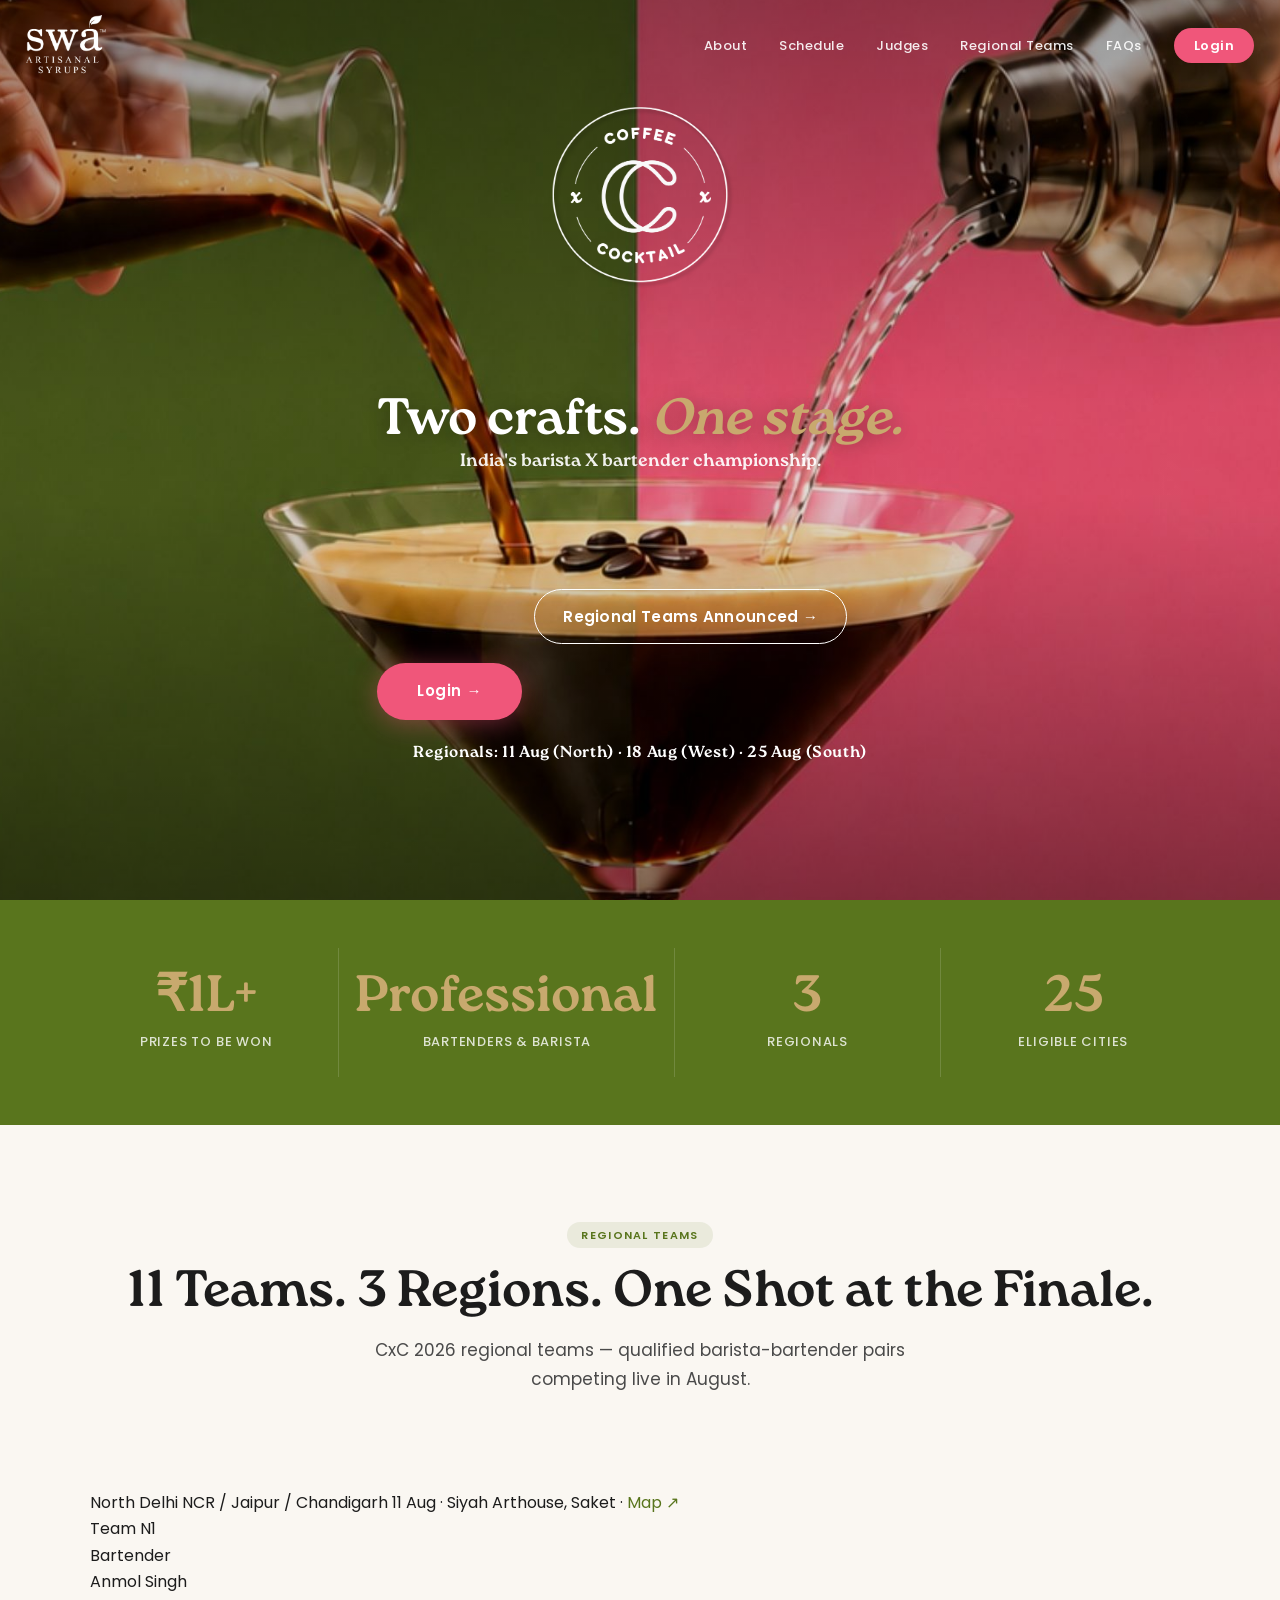
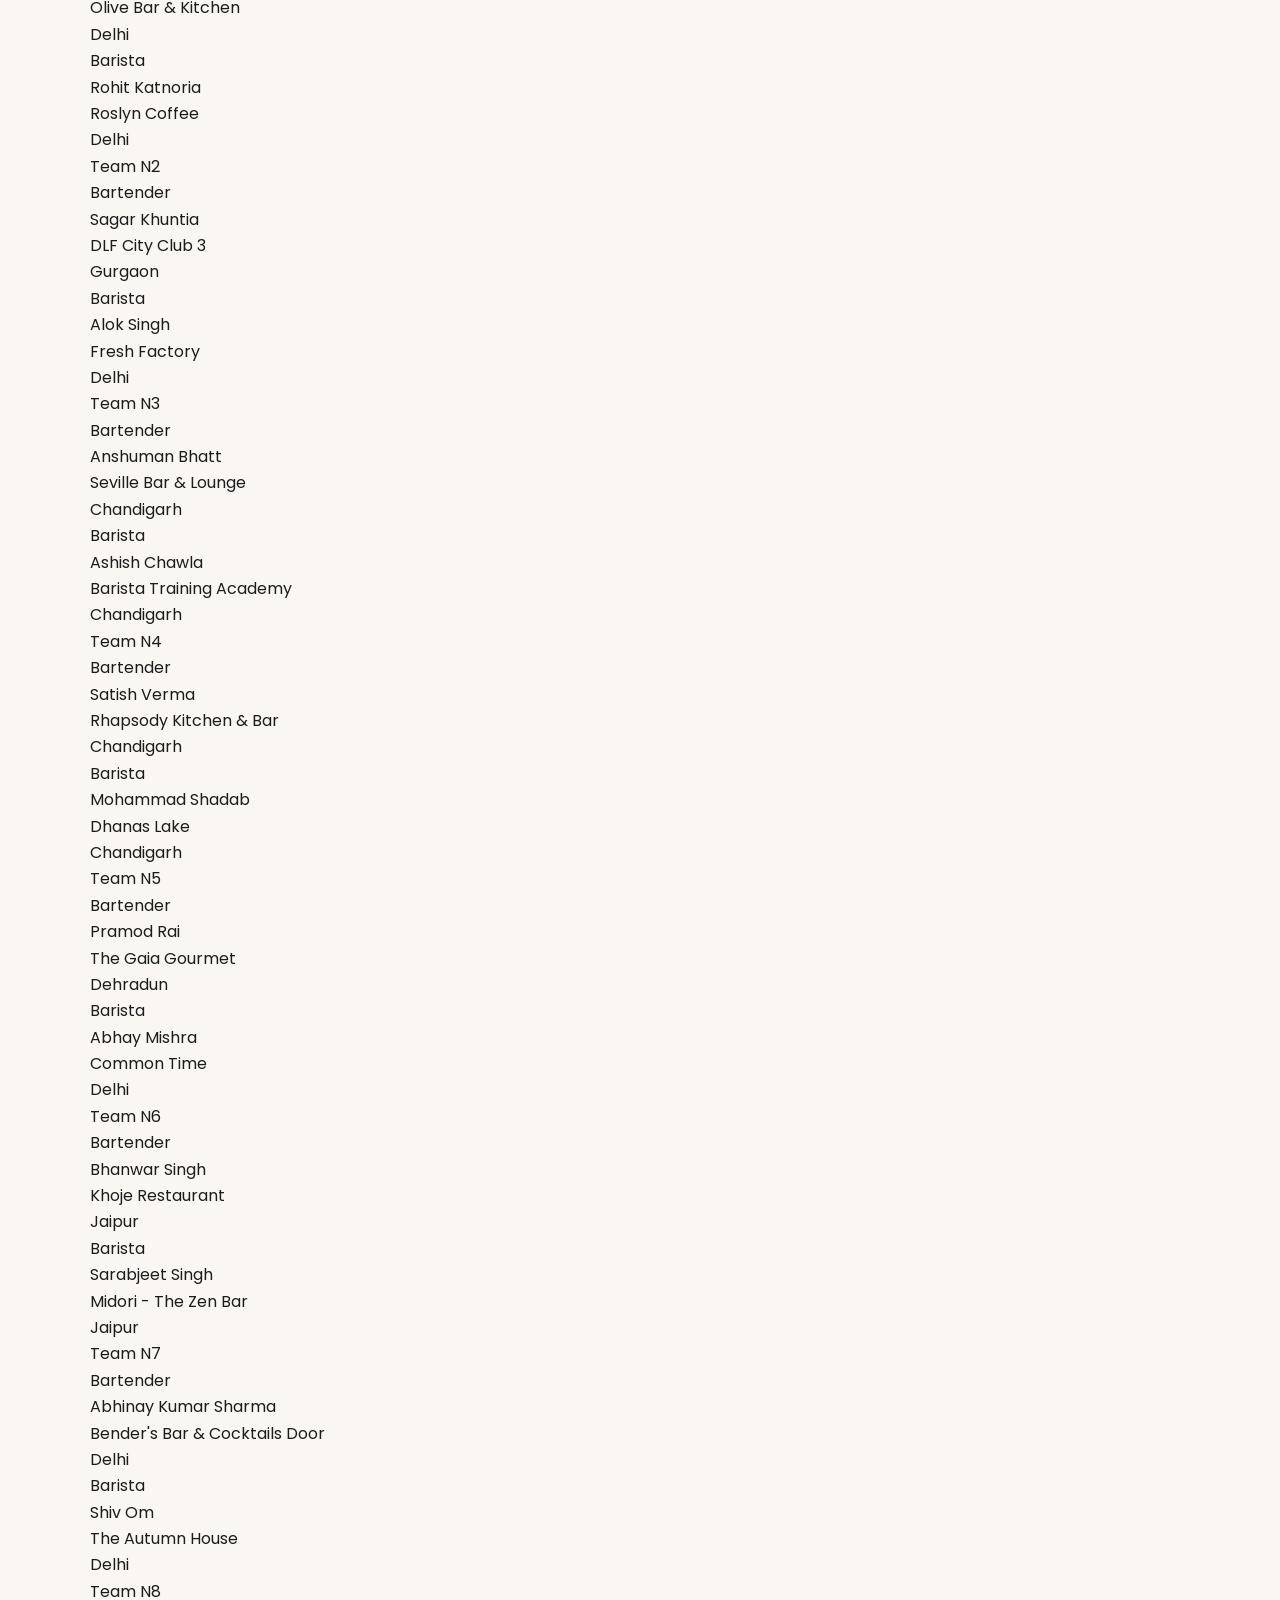
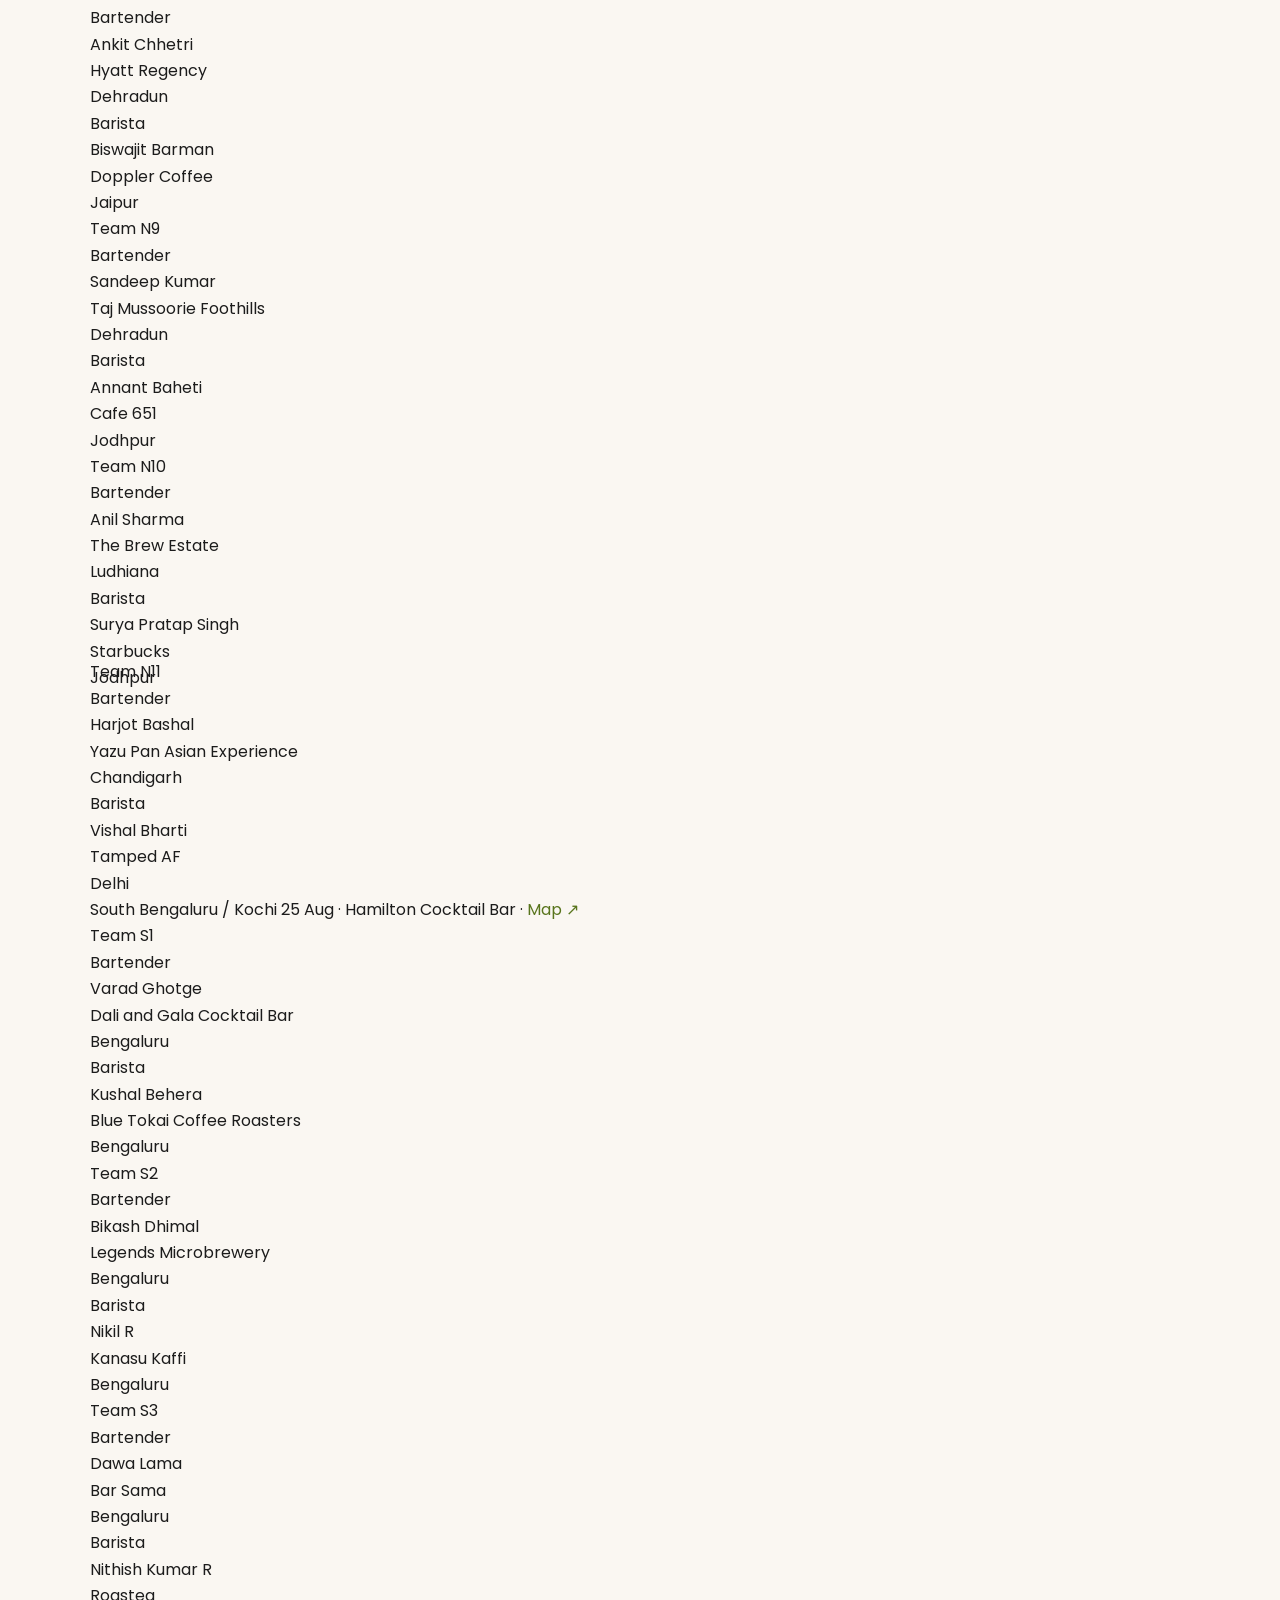
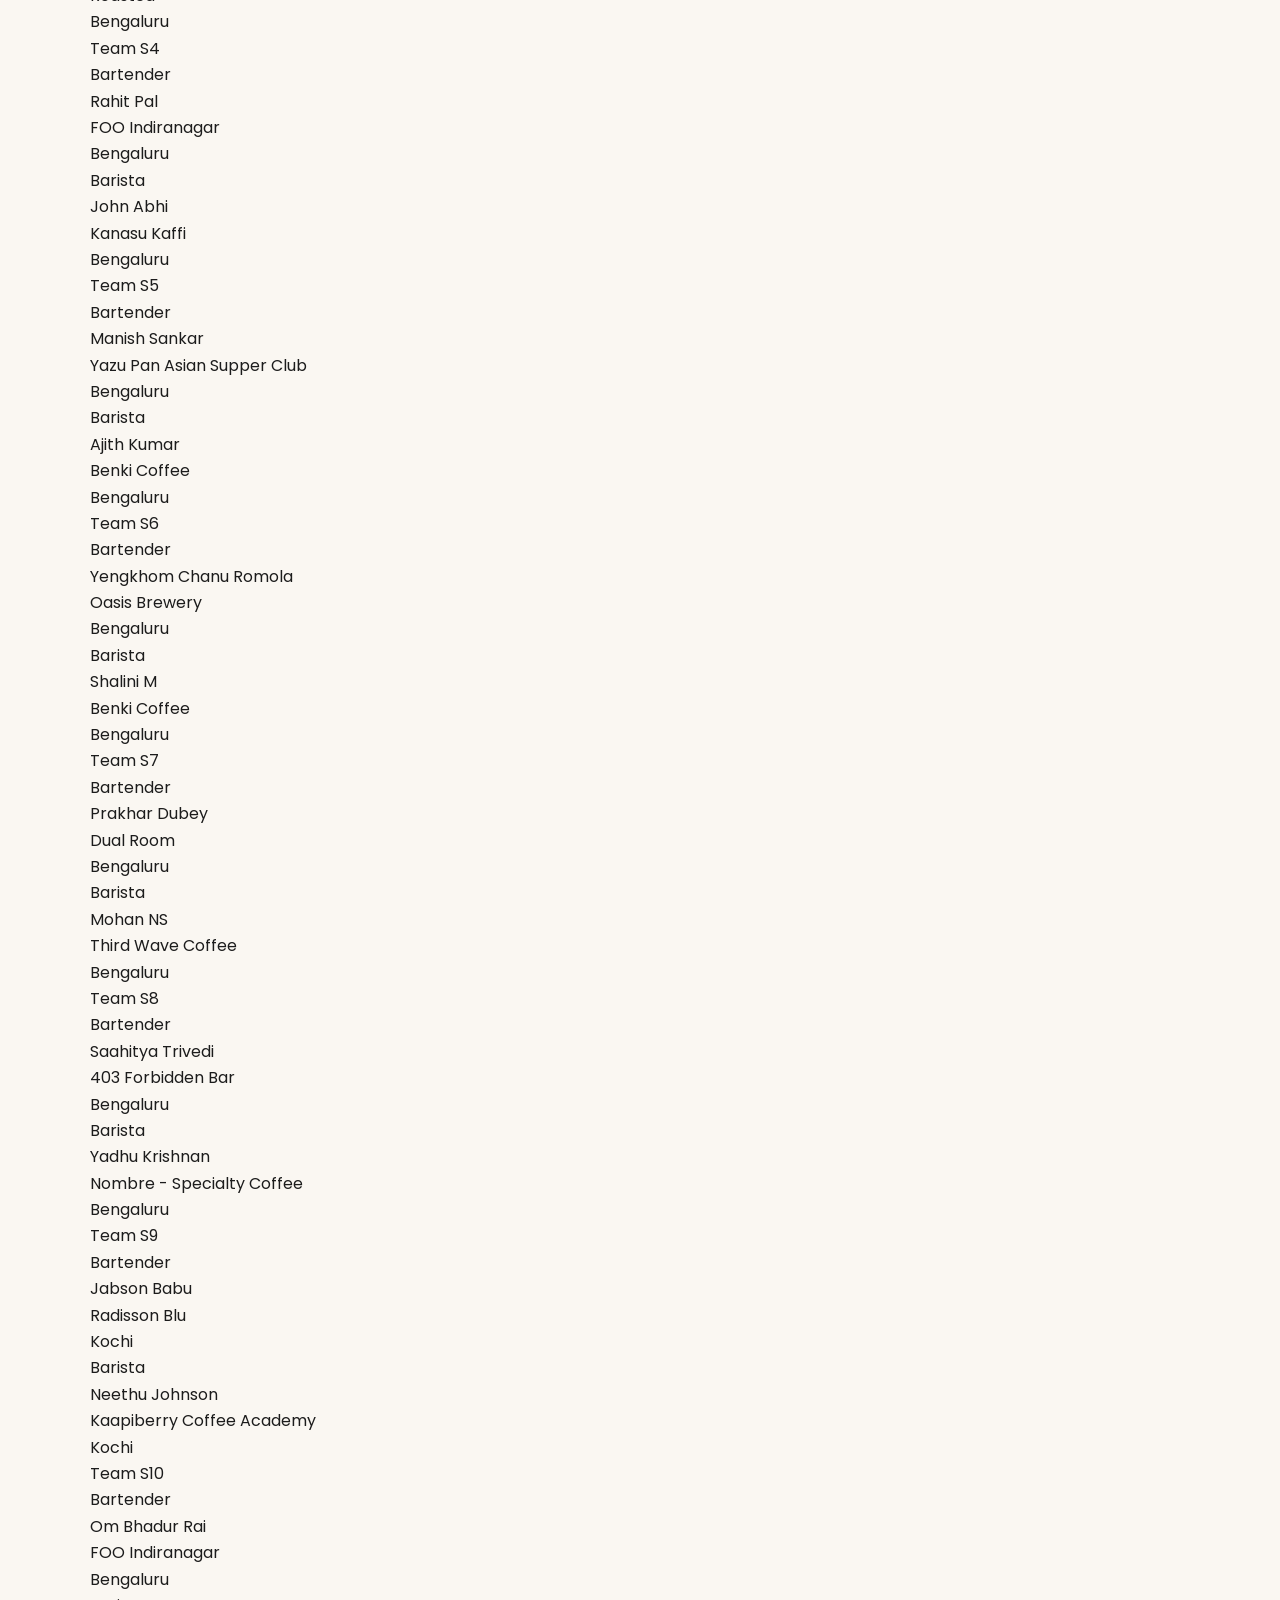
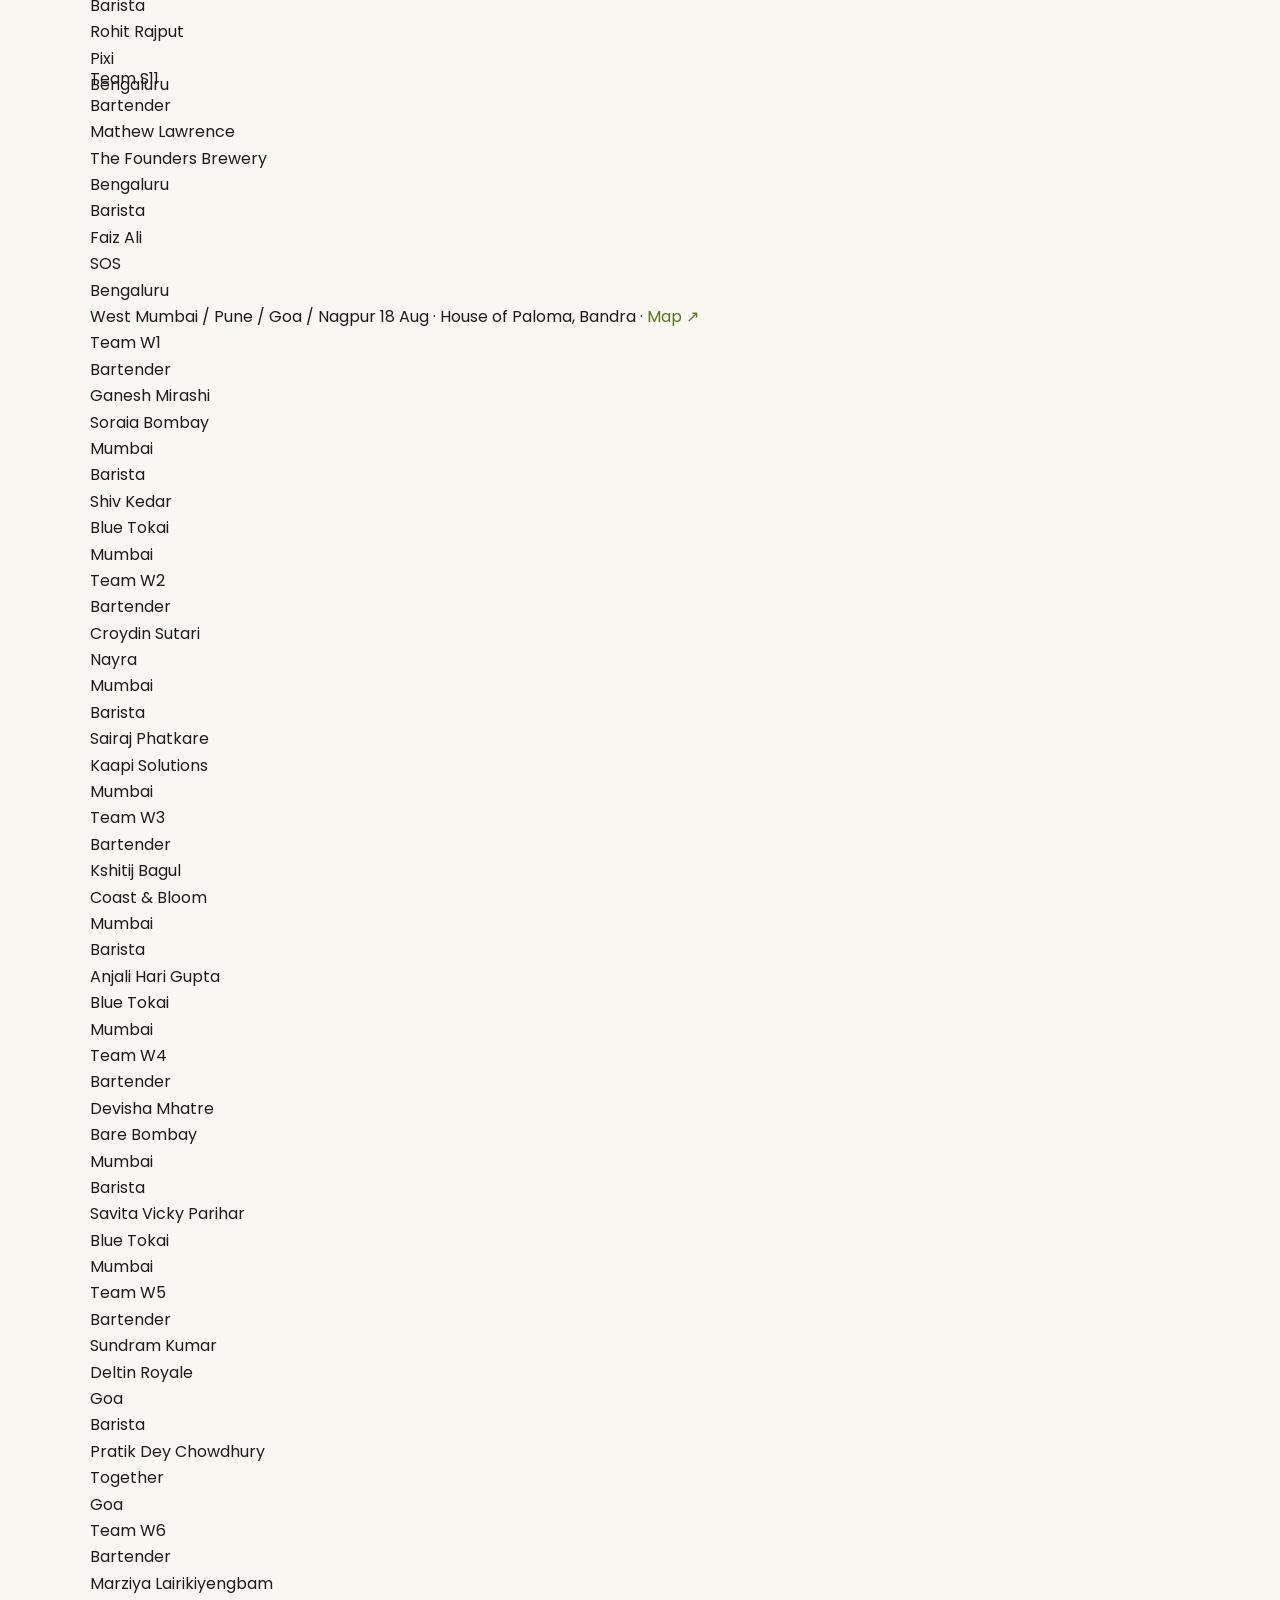
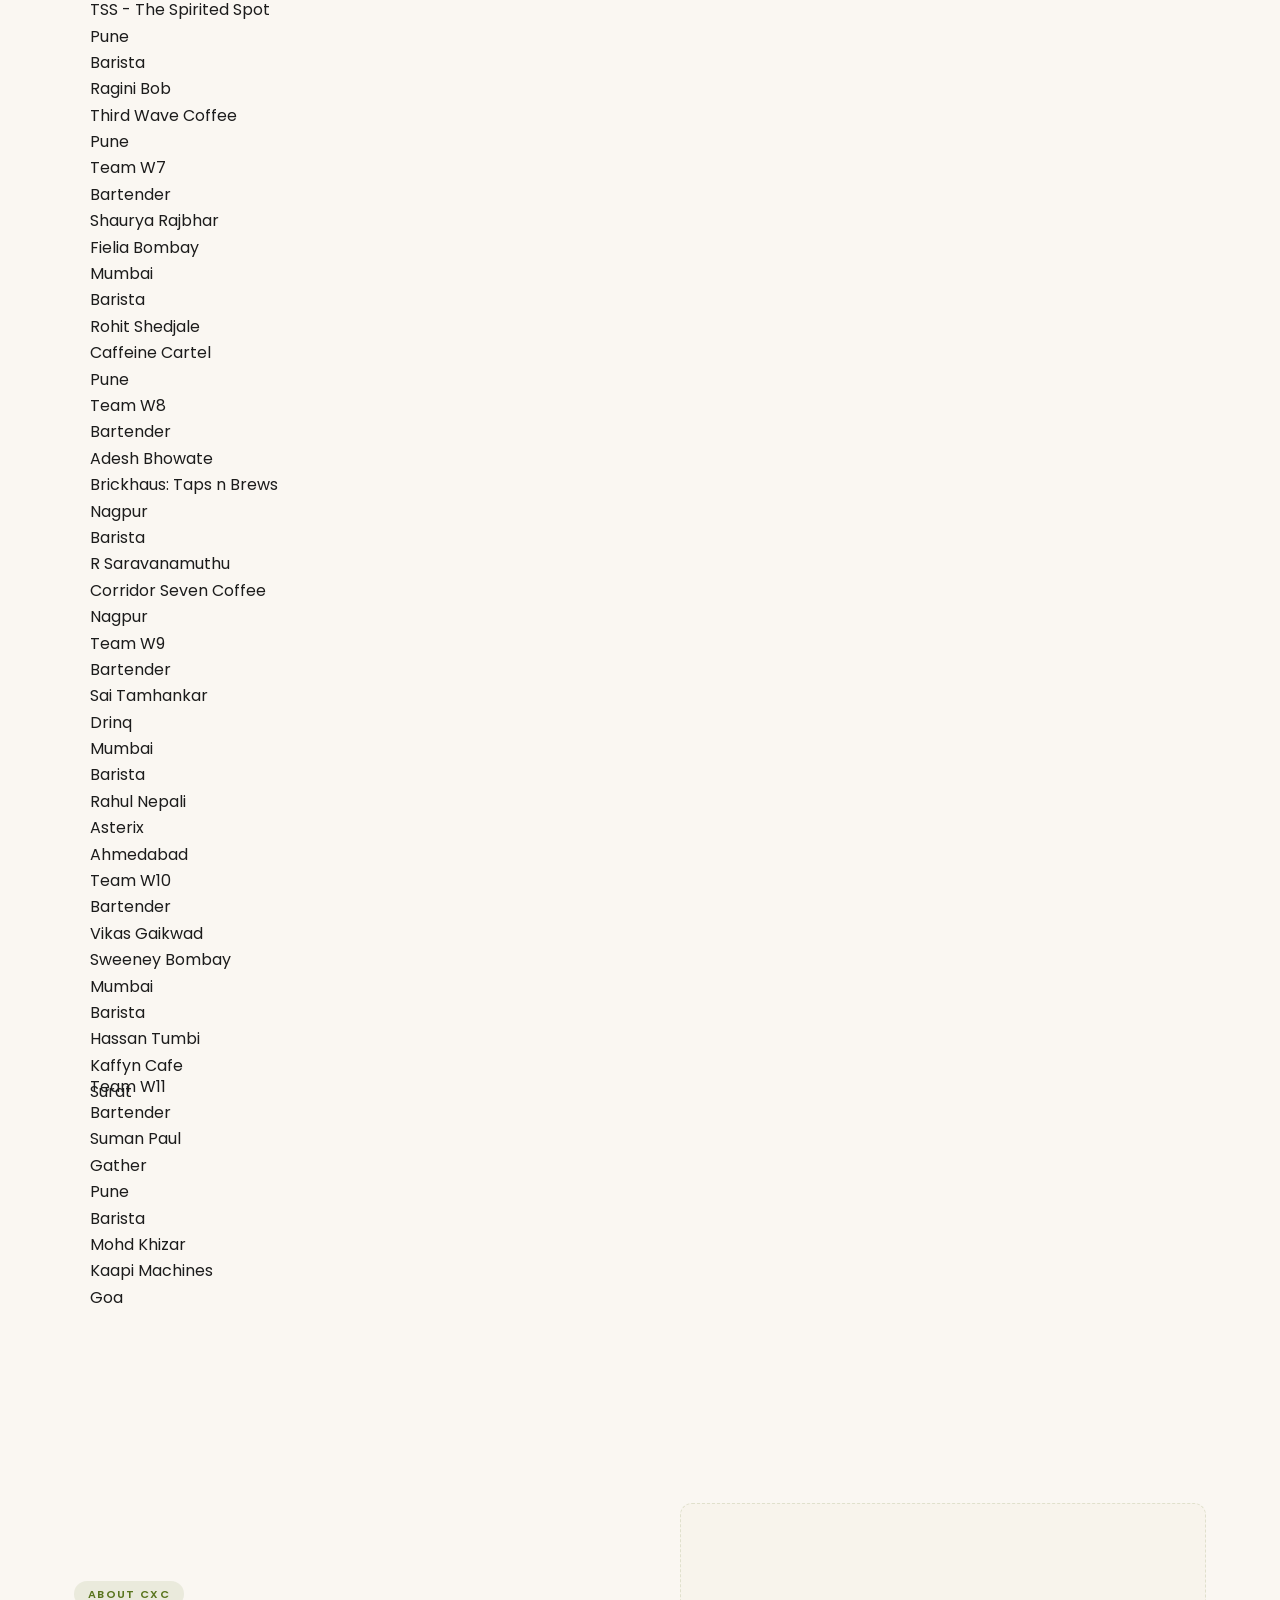
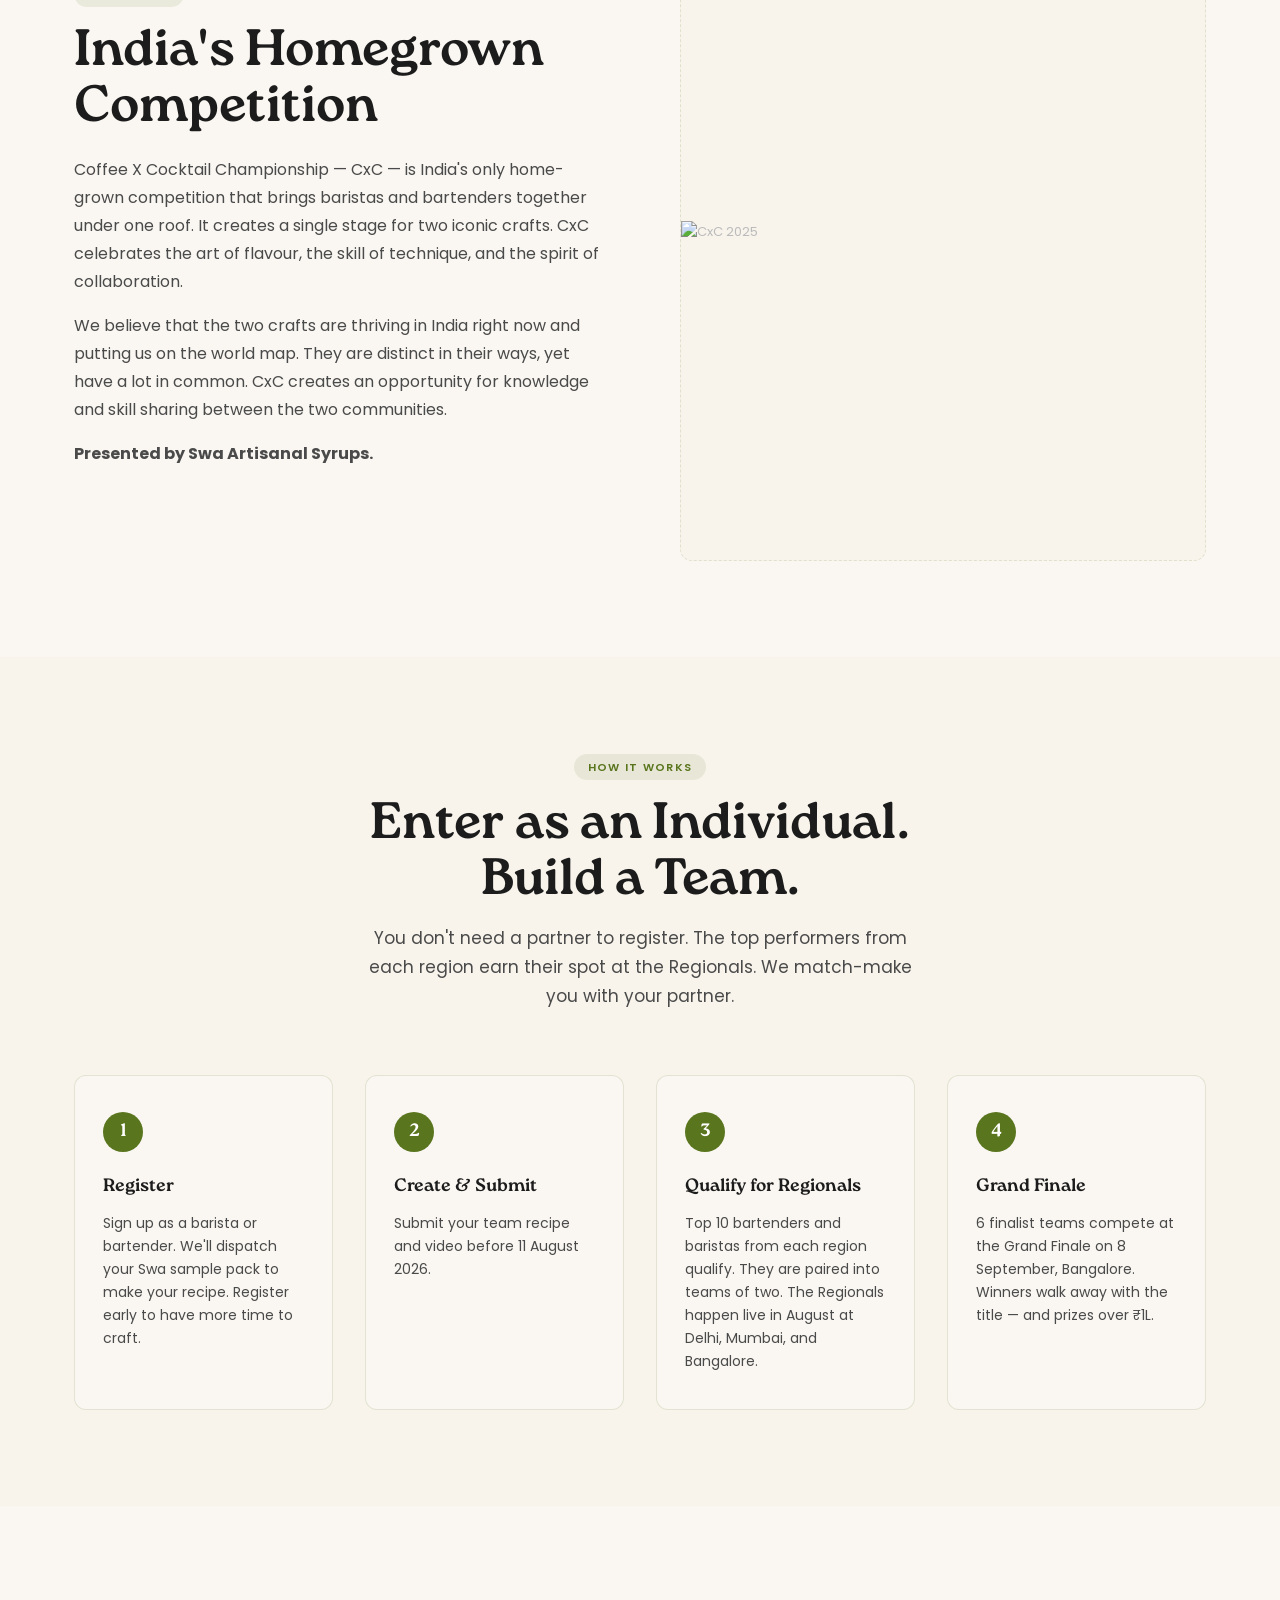
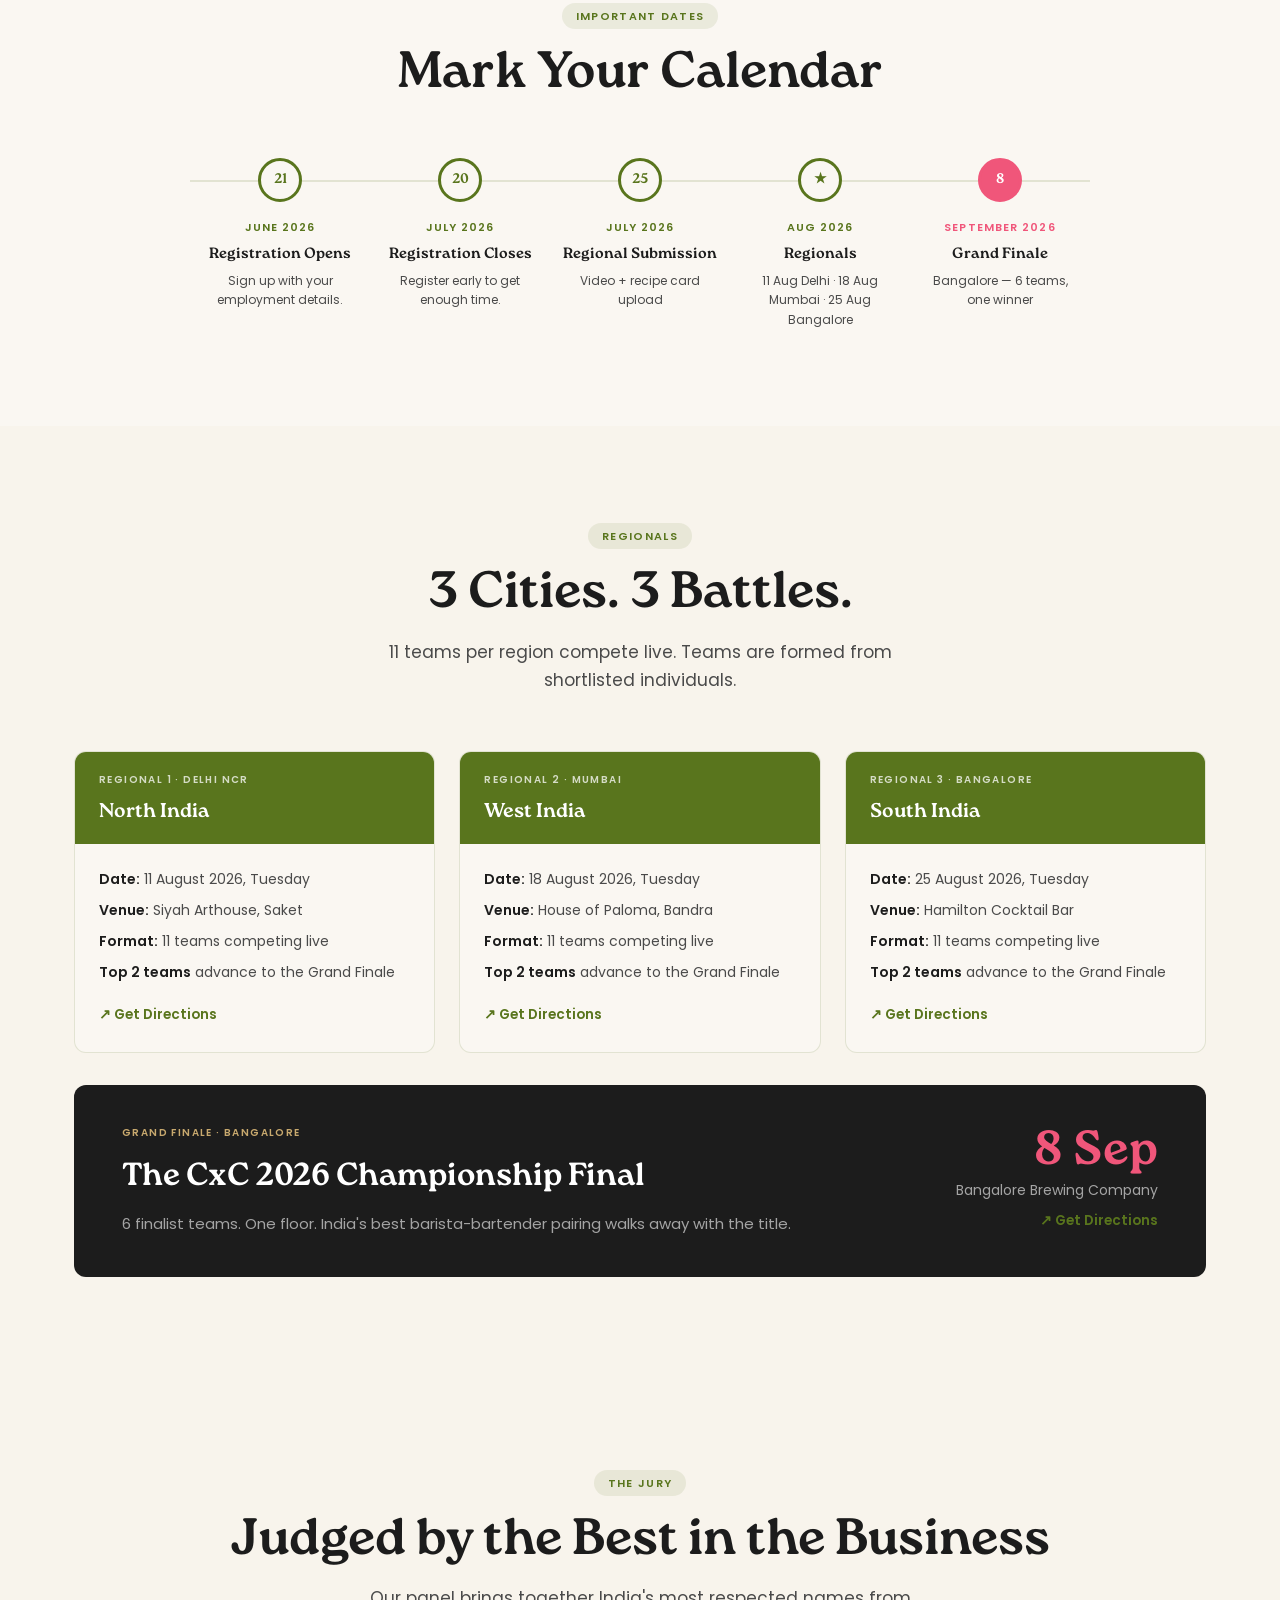
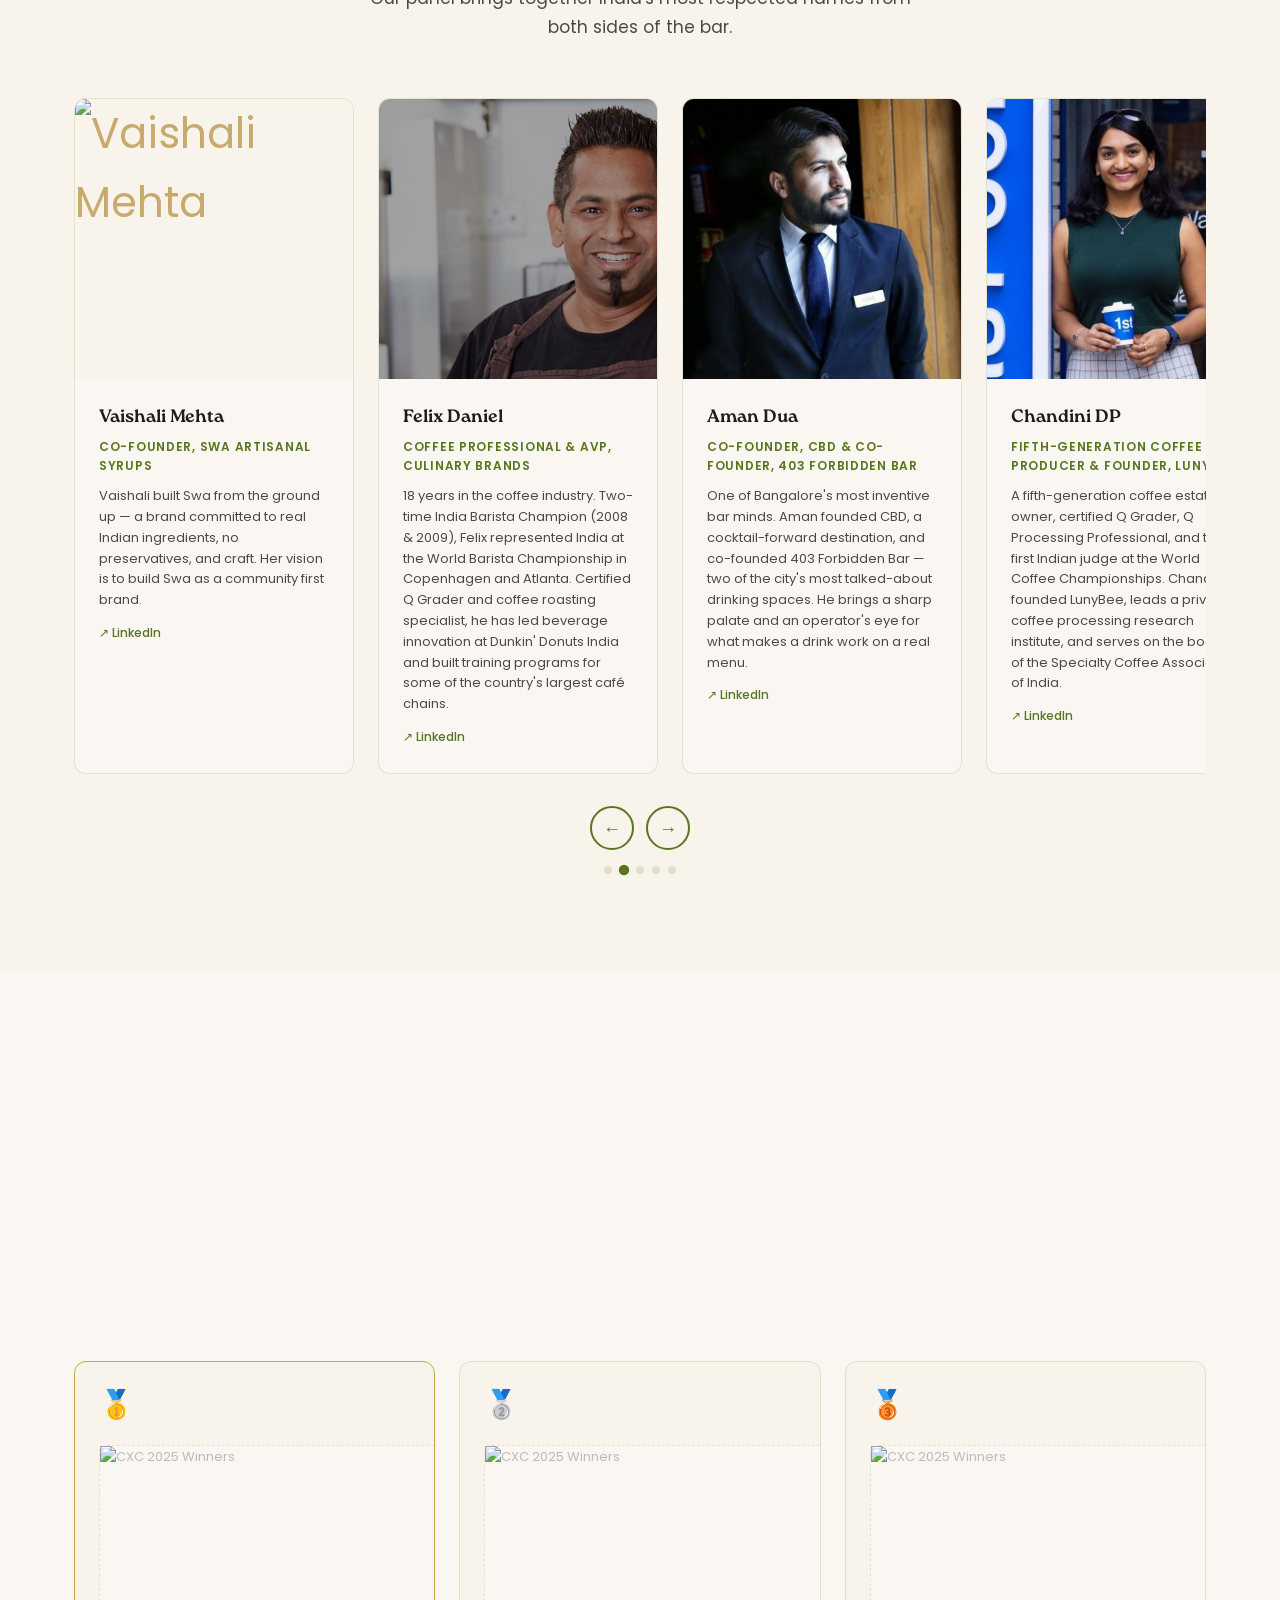
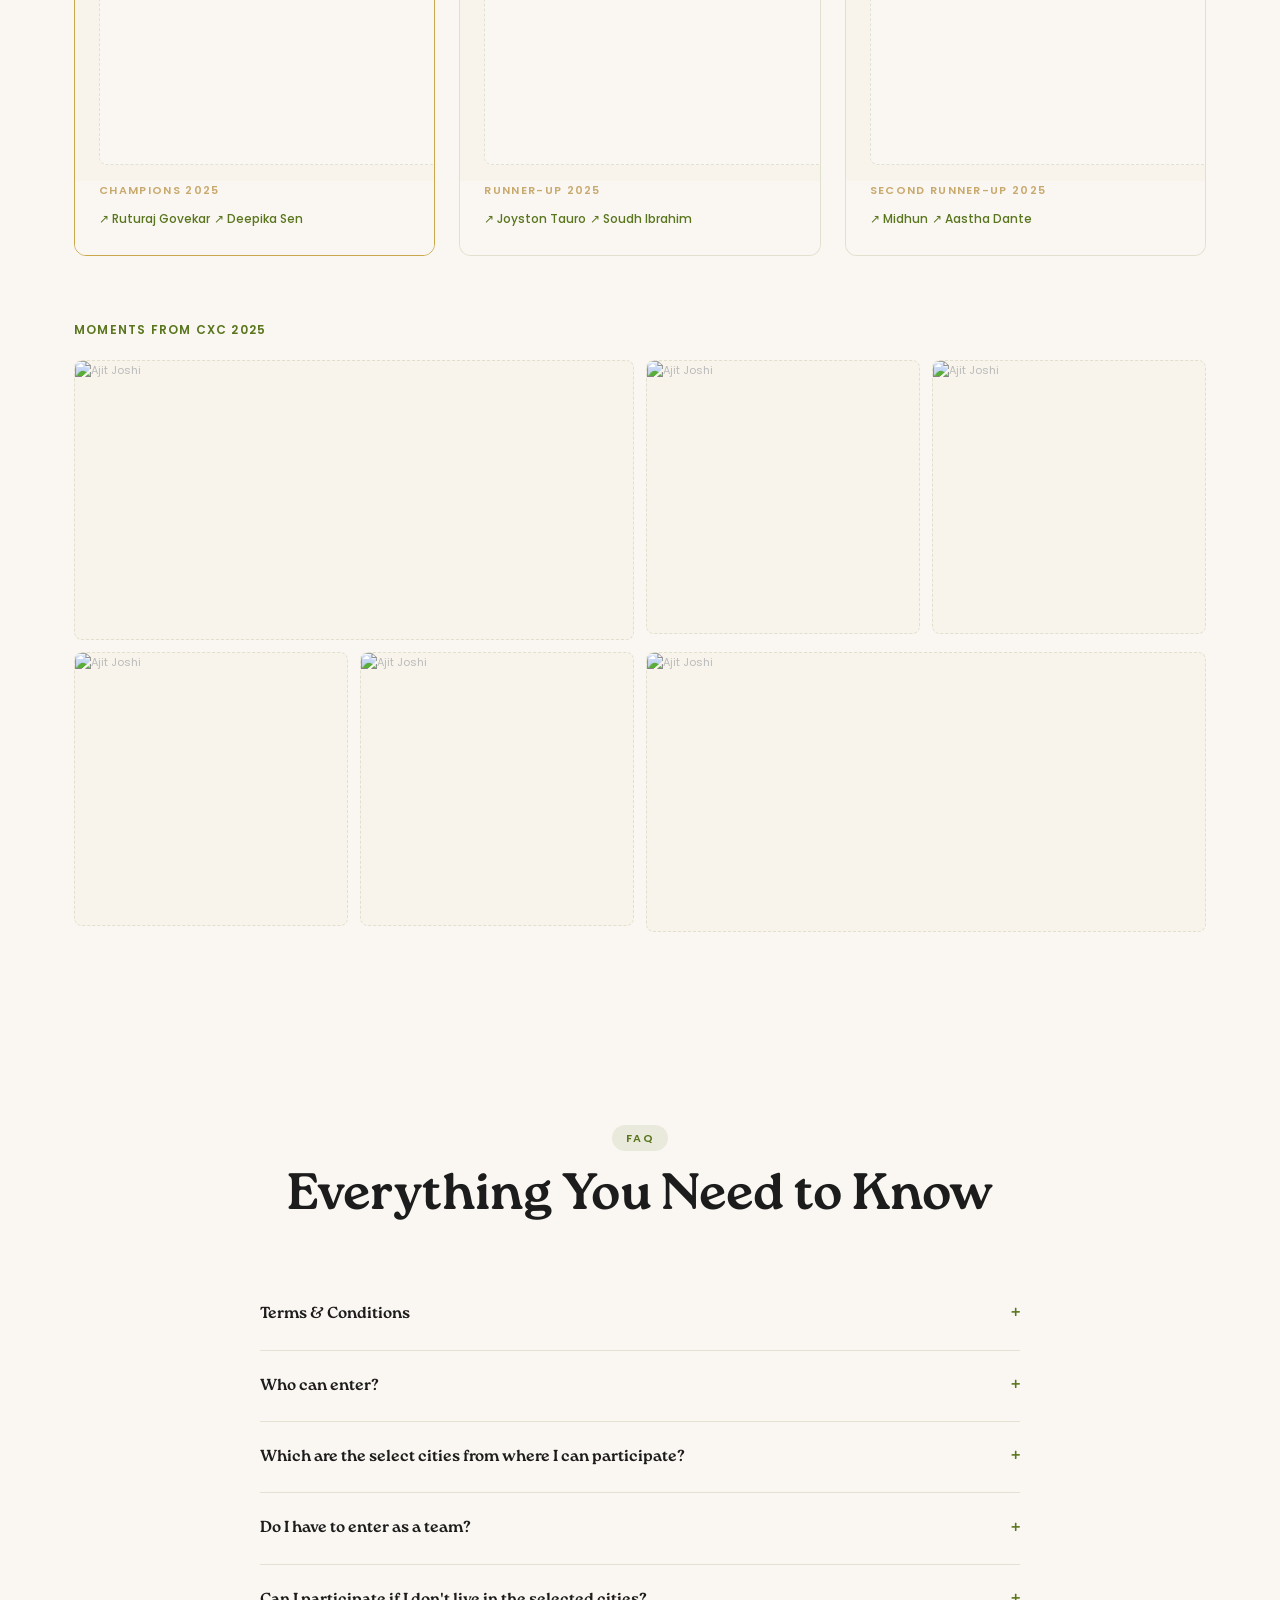
==== index.html @ db2d5800 "Update index.html" ====
<!DOCTYPE html>
<html lang="en">
<head>
  <meta charset="UTF-8" />
  <meta name="viewport" content="width=device-width, initial-scale=1.0" />
  <title>CxC 2026 — CoffeeXCocktail Championship | Presented by Swa</title>
  <meta name="description" content="India's only barista-meets-bartender championship. Enter as an individual. Win your region. Compete at the Finale. " />
  <meta property="og:title" content="CxC 2026 — CoffeeXCocktail Championship" />
  <meta property="og:description" content="Where India's best baristas meet its best bartenders. Compete for ₹1L+." />
  <meta property="og:image" content="assets/images/CXC_2026.jpg" />
  <!-- Canonical -->
<link rel="canonical" href="https://cxc.drinkswa.com/" />
<!-- OG Type + URL -->
<meta property="og:type" content="website" />
<meta property="og:url" content="https://cxc.drinkswa.com/" />

<!-- Twitter Card -->
<meta name="twitter:card" content="summary_large_image" />
<meta name="twitter:title" content="CxC 2026 — CoffeeXCocktail Championship" />
<meta name="twitter:description" content="Where India's best baristas meet its best bartenders. Compete for ₹1L+." />
<meta name="twitter:image" content="https://cxc.drinkswa.com/assets/images/twitter.svg" />

<!-- Favicon -->
<link rel="icon" href="https://cxc.drinkswa.com/assets/images/CXC_favicon.svg" type="image/png" />

  <link rel="stylesheet" href="css/styles.css" />
  <!-- Preload hero image -->
  <link rel="preload" as="image" href="assets/images/CXC_2026.jpg" />
<!-- Google tag (gtag.js) -->
<script async src="https://www.googletagmanager.com/gtag/js?id=G-CLV78FGMMF"></script>
<script>
  window.dataLayer = window.dataLayer || [];
  function gtag(){dataLayer.push(arguments);}
  gtag('js', new Date());

  gtag('config', 'G-CLV78FGMMF');
</script>

<!-- Event JSON-LD -->
<script type="application/ld+json">
{
  "@context": "https://schema.org",
  "@type": "Event",
  "name": "CxC 2026 — CoffeeXCocktail Championship",
  "startDate": "2026-09-08",
  "endDate": "2026-09-08",
  "eventStatus": "https://schema.org/EventScheduled",
  "eventAttendanceMode": "https://schema.org/OfflineEventAttendanceMode",
  "location": {
    "@type": "Place",
    "name": "Bangalore, India"
  },
  "organizer": {
    "@type": "Organization",
    "name": "Swa Artisanal Syrups",
    "url": "https://drinkswa.com"
  },
  "description": "India's only barista-meets-bartender championship. ",
  "offers": {
    "@type": "Offer",
    "price": "0",
    "priceCurrency": "INR",
    "availability": "https://schema.org/InStock",
    "validFrom": "2026-06-21"
  }
}
</script>

<script>
  window.dataLayer = window.dataLayer || [];
  function gtag(){dataLayer.push(arguments);}
  gtag('js', new Date());
  gtag('config', 'G-CLV78FGMMF');
</script>
 
<!-- Meta Pixel Code -->
<script>
!function(f,b,e,v,n,t,s)
{if(f.fbq)return;n=f.fbq=function(){n.callMethod?
n.callMethod.apply(n,arguments):n.queue.push(arguments)};
if(!f._fbq)f._fbq=n;n.push=n;n.loaded=!0;n.version='2.0';
n.queue=[];t=b.createElement(e);t.async=!0;
t.src=v;s=b.getElementsByTagName(e)[0];
s.parentNode.insertBefore(t,s)}(window, document,'script',
'https://connect.facebook.net/en_US/fbevents.js');
fbq('init', '1009752455128270');
fbq('track', 'PageView');
</script>
<noscript><img height="1" width="1" style="display:none"
src="https://www.facebook.com/tr?id=1009752455128270&ev=PageView&noscript=1"
/></noscript>
<!-- End Meta Pixel Code -->
<script src="https://maps.googleapis.com/maps/api/js?key=AIzaSyCQR3MPLlIwoxxgbgQ-oMusg4pt237Vtbg&libraries=places&callback=initPlaces" async defer></script>
</head>
<body>

<!-- ============================================================
     NAV
     ============================================================ -->
<nav id="nav">
  <div class="nav-inner">
    <!-- Swa logo — left -->
    <a class="nav-brand" href="https://drinkswa.com" target="_blank" aria-label="Swa Artisanal Syrups">
      <!-- Replace with Swa SVG/PNG when available. Placeholder text until then. -->
      <span style="font-family:var(--font-head);font-size:18px;font-weight:700;color:#fff;letter-spacing:0.06em;transition:color .35s" id="swa-wordmark"><img src="assets/images/swa-logo-white.png" alt="Swa Logo"/></span>
    </a>

    <!-- Nav links — right -->
    <ul class="nav-links" id="navLinks">
      <li><a href="#about">About</a></li>
      <li><a href="#schedule">Schedule</a></li>
      <li><a href="#judges">Judges</a></li>
      <li><a href="#teams">Regional Teams</a></li>
      <li><a href="#faq">FAQs</a></li>
      <li><a href="login.html" class="nav-cta">Login</a></li>
    </ul>
    <button class="nav-hamburger" aria-label="Menu">
      <span></span><span></span><span></span>
    </button>
  </div>
</nav>

<img src="assets/images/cxc-logo.png" alt="CxC Logo" class="cxc-logo-float" id="cxcLogoFloat" />

<!-- ============================================================
     HERO
     ============================================================ -->
<section id="hero">
  <div class="hero-bg"></div>
  <div class="hero-content">

    <!-- CxC logo in hero centre (animates up into nav on scroll) -->
    <!-- <div class="hero-logo" id="heroLogo">
      <img src="assets/images/cxc-logo.png" alt="CxC 2026" style="width:100%;" />
    </div> -->

    

    <h1 class="hero-title">
      Two crafts. <em>One stage.</em>
    </h1>

    <h4 class="hero-sub">
      India's barista X bartender championship.
    </h4>

    <!-- <div class="hero-badges">
      <span class="hero-badge free">✦ FREE to Enter</span>
      <span class="hero-badge">3 Cities</span>
      <span class="hero-badge">10+ Jury Members</span>
      <span class="hero-badge">500+ Expected Registrations</span>
      <span class="hero-badge">Prizes Over ₹1L</span>
    </div> -->

    <div style="display:flex;gap:12px;flex-wrap:wrap;align-items:center;margin-bottom:8px;">
      <a href="login.html" class="hero-cta">Login →</a>
      <a href="#teams" style="display:inline-block;padding:14px 28px;border-radius:50px;border:1.5px solid #fff;color:#fff;font-family:'Poppins',sans-serif;font-weight:600;font-size:0.95rem;text-decoration:none;letter-spacing:0.3px;">Regional Teams Announced →</a>
    </div>
    <p class="hero-dates">
      Regionals: 11 Aug (North) · 18 Aug (West) · 25 Aug (South)
    </p>
  </div>
</section>

<!-- ============================================================
     STATS BAND
     ============================================================ -->
<section id="stats">
  <div class="container">
    <div class="stats-grid">
      <div class="stat-item reveal">
        <div class="stat-number">₹1L+</div>
        <div class="stat-label">Prizes to be Won</div>
      </div>
      <div class="stat-item reveal">
        <div class="stat-number">Professional</div>
        <div class="stat-label">Bartenders & Barista</div>
      </div>
      <div class="stat-item reveal">
        <div class="stat-number">3</div>
        <div class="stat-label">Regionals</div>
      </div>
      <div class="stat-item reveal">
        <div class="stat-number">25</div>
        <div class="stat-label">Eligible cities</div>
      </div>
      
    </div>
  </div>
</section>

<!-- ============================================================
     REGISTER
     ============================================================ -->
<section id="teams" class="section-pad teams-section">
  <div class="container">
    <div class="schedule-header reveal">
      <span class="tag">Regional Teams</span>
      <h2 class="section-title">11 Teams. 3 Regions. One Shot at the Finale.</h2>
      <p class="section-sub" style="margin:0 auto;">CxC 2026 regional teams — qualified barista-bartender pairs competing live in August.</p>
    </div>
    <div class="teams-body" style="max-width:1100px;margin:0 auto;padding:40px 0 0;">
      

  <!-- NORTH -->
  <div class="region-block">
    <div class="region-header">
      <span class="region-badge">North</span>
      <span class="region-title">Delhi NCR / Jaipur / Chandigarh</span>
      <span class="region-meta">11 Aug · Siyah Arthouse, Saket · <a href="https://maps.app.goo.gl/JfTD6HJry2ijc4nG6" target="_blank" style="color:var(--olive)">Map ↗</a></span>
    </div>
    <div class="teams-grid">

      <div class="team-card">
        <div class="team-number">Team N1</div>
        <div class="team-members">
          <div class="member">
            <div class="member-role bartender">Bartender</div>
            <div class="member-name">Anmol Singh</div>
            <div class="member-employer">Olive Bar & Kitchen</div>
            <div class="member-city">Delhi</div>
          </div>
          <div class="member">
            <div class="member-role barista">Barista</div>
            <div class="member-name">Rohit Katnoria</div>
            <div class="member-employer">Roslyn Coffee</div>
            <div class="member-city">Delhi</div>
          </div>
        </div>
      </div>

      <div class="team-card">
        <div class="team-number">Team N2</div>
        <div class="team-members">
          <div class="member">
            <div class="member-role bartender">Bartender</div>
            <div class="member-name">Sagar Khuntia</div>
            <div class="member-employer">DLF City Club 3</div>
            <div class="member-city">Gurgaon</div>
          </div>
          <div class="member">
            <div class="member-role barista">Barista</div>
            <div class="member-name">Alok Singh</div>
            <div class="member-employer">Fresh Factory</div>
            <div class="member-city">Delhi</div>
          </div>
        </div>
      </div>

      <div class="team-card">
        <div class="team-number">Team N3</div>
        <div class="team-members">
          <div class="member">
            <div class="member-role bartender">Bartender</div>
            <div class="member-name">Anshuman Bhatt</div>
            <div class="member-employer">Seville Bar & Lounge</div>
            <div class="member-city">Chandigarh</div>
          </div>
          <div class="member">
            <div class="member-role barista">Barista</div>
            <div class="member-name">Ashish Chawla</div>
            <div class="member-employer">Barista Training Academy</div>
            <div class="member-city">Chandigarh</div>
          </div>
        </div>
      </div>

      <div class="team-card">
        <div class="team-number">Team N4</div>
        <div class="team-members">
          <div class="member">
            <div class="member-role bartender">Bartender</div>
            <div class="member-name">Satish Verma</div>
            <div class="member-employer">Rhapsody Kitchen & Bar</div>
            <div class="member-city">Chandigarh</div>
          </div>
          <div class="member">
            <div class="member-role barista">Barista</div>
            <div class="member-name">Mohammad Shadab</div>
            <div class="member-employer">Dhanas Lake</div>
            <div class="member-city">Chandigarh</div>
          </div>
        </div>
      </div>

      <div class="team-card">
        <div class="team-number">Team N5</div>
        <div class="team-members">
          <div class="member">
            <div class="member-role bartender">Bartender</div>
            <div class="member-name">Pramod Rai</div>
            <div class="member-employer">The Gaia Gourmet</div>
            <div class="member-city">Dehradun</div>
          </div>
          <div class="member">
            <div class="member-role barista">Barista</div>
            <div class="member-name">Abhay Mishra</div>
            <div class="member-employer">Common Time</div>
            <div class="member-city">Delhi</div>
          </div>
        </div>
      </div>

      <div class="team-card">
        <div class="team-number">Team N6</div>
        <div class="team-members">
          <div class="member">
            <div class="member-role bartender">Bartender</div>
            <div class="member-name">Bhanwar Singh</div>
            <div class="member-employer">Khoje Restaurant</div>
            <div class="member-city">Jaipur</div>
          </div>
          <div class="member">
            <div class="member-role barista">Barista</div>
            <div class="member-name">Sarabjeet Singh</div>
            <div class="member-employer">Midori - The Zen Bar</div>
            <div class="member-city">Jaipur</div>
          </div>
        </div>
      </div>

      <div class="team-card">
        <div class="team-number">Team N7</div>
        <div class="team-members">
          <div class="member">
            <div class="member-role bartender">Bartender</div>
            <div class="member-name">Abhinay Kumar Sharma</div>
            <div class="member-employer">Bender's Bar & Cocktails Door</div>
            <div class="member-city">Delhi</div>
          </div>
          <div class="member">
            <div class="member-role barista">Barista</div>
            <div class="member-name">Shiv Om</div>
            <div class="member-employer">The Autumn House</div>
            <div class="member-city">Delhi</div>
          </div>
        </div>
      </div>

      <div class="team-card">
        <div class="team-number">Team N8</div>
        <div class="team-members">
          <div class="member">
            <div class="member-role bartender">Bartender</div>
            <div class="member-name">Ankit Chhetri</div>
            <div class="member-employer">Hyatt Regency</div>
            <div class="member-city">Dehradun</div>
          </div>
          <div class="member">
            <div class="member-role barista">Barista</div>
            <div class="member-name">Biswajit Barman</div>
            <div class="member-employer">Doppler Coffee</div>
            <div class="member-city">Jaipur</div>
          </div>
        </div>
      </div>

      <div class="team-card">
        <div class="team-number">Team N9</div>
        <div class="team-members">
          <div class="member">
            <div class="member-role bartender">Bartender</div>
            <div class="member-name">Sandeep Kumar</div>
            <div class="member-employer">Taj Mussoorie Foothills</div>
            <div class="member-city">Dehradun</div>
          </div>
          <div class="member">
            <div class="member-role barista">Barista</div>
            <div class="member-name">Annant Baheti</div>
            <div class="member-employer">Cafe 651</div>
            <div class="member-city">Jodhpur</div>
          </div>
        </div>
      </div>

      <div class="team-card">
        <div class="team-number">Team N10</div>
        <div class="team-members">
          <div class="member">
            <div class="member-role bartender">Bartender</div>
            <div class="member-name">Anil Sharma</div>
            <div class="member-employer">The Brew Estate</div>
            <div class="member-city">Ludhiana</div>
          </div>
          <div class="member">
            <div class="member-role barista">Barista</div>
            <div class="member-name">Surya Pratap Singh</div>
            <div class="member-employer">Starbucks</div>
            <div class="member-city">Jodhpur</div>
          </div>
        </div>
      </div>

    </div>
  </div>


  <!-- NORTH TEAM 11 -->
  <div class="region-block" style="margin-top:-32px;">
    <div class="teams-grid">
      <div class="team-card">
        <div class="team-number">Team N11</div>
        <div class="team-members">
          <div class="member">
            <div class="member-role bartender">Bartender</div>
            <div class="member-name">Harjot Bashal</div>
            <div class="member-employer">Yazu Pan Asian Experience</div>
            <div class="member-city">Chandigarh</div>
          </div>
          <div class="member">
            <div class="member-role barista">Barista</div>
            <div class="member-name">Vishal Bharti</div>
            <div class="member-employer">Tamped AF</div>
            <div class="member-city">Delhi</div>
          </div>
        </div>
      </div>
    </div>
  </div>

  <!-- SOUTH -->
  <div class="region-block">
    <div class="region-header">
      <span class="region-badge">South</span>
      <span class="region-title">Bengaluru / Kochi</span>
      <span class="region-meta">25 Aug · Hamilton Cocktail Bar · <a href="https://maps.app.goo.gl/2Cx2myWA7b4oSd1m9" target="_blank" style="color:var(--olive)">Map ↗</a></span>
    </div>
    <div class="teams-grid">

      <div class="team-card">
        <div class="team-number">Team S1</div>
        <div class="team-members">
          <div class="member">
            <div class="member-role bartender">Bartender</div>
            <div class="member-name">Varad Ghotge</div>
            <div class="member-employer">Dali and Gala Cocktail Bar</div>
            <div class="member-city">Bengaluru</div>
          </div>
          <div class="member">
            <div class="member-role barista">Barista</div>
            <div class="member-name">Kushal Behera</div>
            <div class="member-employer">Blue Tokai Coffee Roasters</div>
            <div class="member-city">Bengaluru</div>
          </div>
        </div>
      </div>

      <div class="team-card">
        <div class="team-number">Team S2</div>
        <div class="team-members">
          <div class="member">
            <div class="member-role bartender">Bartender</div>
            <div class="member-name">Bikash Dhimal</div>
            <div class="member-employer">Legends Microbrewery</div>
            <div class="member-city">Bengaluru</div>
          </div>
          <div class="member">
            <div class="member-role barista">Barista</div>
            <div class="member-name">Nikil R</div>
            <div class="member-employer">Kanasu Kaffi</div>
            <div class="member-city">Bengaluru</div>
          </div>
        </div>
      </div>

      <div class="team-card">
        <div class="team-number">Team S3</div>
        <div class="team-members">
          <div class="member">
            <div class="member-role bartender">Bartender</div>
            <div class="member-name">Dawa Lama</div>
            <div class="member-employer">Bar Sama</div>
            <div class="member-city">Bengaluru</div>
          </div>
          <div class="member">
            <div class="member-role barista">Barista</div>
            <div class="member-name">Nithish Kumar R</div>
            <div class="member-employer">Roastea</div>
            <div class="member-city">Bengaluru</div>
          </div>
        </div>
      </div>

      <div class="team-card">
        <div class="team-number">Team S4</div>
        <div class="team-members">
          <div class="member">
            <div class="member-role bartender">Bartender</div>
            <div class="member-name">Rahit Pal</div>
            <div class="member-employer">FOO Indiranagar</div>
            <div class="member-city">Bengaluru</div>
          </div>
          <div class="member">
            <div class="member-role barista">Barista</div>
            <div class="member-name">John Abhi</div>
            <div class="member-employer">Kanasu Kaffi</div>
            <div class="member-city">Bengaluru</div>
          </div>
        </div>
      </div>

      <div class="team-card">
        <div class="team-number">Team S5</div>
        <div class="team-members">
          <div class="member">
            <div class="member-role bartender">Bartender</div>
            <div class="member-name">Manish Sankar</div>
            <div class="member-employer">Yazu Pan Asian Supper Club</div>
            <div class="member-city">Bengaluru</div>
          </div>
          <div class="member">
            <div class="member-role barista">Barista</div>
            <div class="member-name">Ajith Kumar</div>
            <div class="member-employer">Benki Coffee</div>
            <div class="member-city">Bengaluru</div>
          </div>
        </div>
      </div>

      <div class="team-card">
        <div class="team-number">Team S6</div>
        <div class="team-members">
          <div class="member">
            <div class="member-role bartender">Bartender</div>
            <div class="member-name">Yengkhom Chanu Romola</div>
            <div class="member-employer">Oasis Brewery</div>
            <div class="member-city">Bengaluru</div>
          </div>
          <div class="member">
            <div class="member-role barista">Barista</div>
            <div class="member-name">Shalini M</div>
            <div class="member-employer">Benki Coffee</div>
            <div class="member-city">Bengaluru</div>
          </div>
        </div>
      </div>

      <div class="team-card">
        <div class="team-number">Team S7</div>
        <div class="team-members">
          <div class="member">
            <div class="member-role bartender">Bartender</div>
            <div class="member-name">Prakhar Dubey</div>
            <div class="member-employer">Dual Room</div>
            <div class="member-city">Bengaluru</div>
          </div>
          <div class="member">
            <div class="member-role barista">Barista</div>
            <div class="member-name">Mohan NS</div>
            <div class="member-employer">Third Wave Coffee</div>
            <div class="member-city">Bengaluru</div>
          </div>
        </div>
      </div>

      <div class="team-card">
        <div class="team-number">Team S8</div>
        <div class="team-members">
          <div class="member">
            <div class="member-role bartender">Bartender</div>
            <div class="member-name">Saahitya Trivedi</div>
            <div class="member-employer">403 Forbidden Bar</div>
            <div class="member-city">Bengaluru</div>
          </div>
          <div class="member">
            <div class="member-role barista">Barista</div>
            <div class="member-name">Yadhu Krishnan</div>
            <div class="member-employer">Nombre - Specialty Coffee</div>
            <div class="member-city">Bengaluru</div>
          </div>
        </div>
      </div>

      <div class="team-card">
        <div class="team-number">Team S9</div>
        <div class="team-members">
          <div class="member">
            <div class="member-role bartender">Bartender</div>
            <div class="member-name">Jabson Babu</div>
            <div class="member-employer">Radisson Blu</div>
            <div class="member-city">Kochi</div>
          </div>
          <div class="member">
            <div class="member-role barista">Barista</div>
            <div class="member-name">Neethu Johnson</div>
            <div class="member-employer">Kaapiberry Coffee Academy</div>
            <div class="member-city">Kochi</div>
          </div>
        </div>
      </div>

      <div class="team-card">
        <div class="team-number">Team S10</div>
        <div class="team-members">
          <div class="member">
            <div class="member-role bartender">Bartender</div>
            <div class="member-name">Om Bhadur Rai</div>
            <div class="member-employer">FOO Indiranagar</div>
            <div class="member-city">Bengaluru</div>
          </div>
          <div class="member">
            <div class="member-role barista">Barista</div>
            <div class="member-name">Rohit Rajput</div>
            <div class="member-employer">Pixi</div>
            <div class="member-city">Bengaluru</div>
          </div>
        </div>
      </div>

    </div>
  </div>


  <!-- SOUTH TEAM 11 -->
  <div class="region-block" style="margin-top:-32px;">
    <div class="teams-grid">
      <div class="team-card">
        <div class="team-number">Team S11</div>
        <div class="team-members">
          <div class="member">
            <div class="member-role bartender">Bartender</div>
            <div class="member-name">Mathew Lawrence</div>
            <div class="member-employer">The Founders Brewery</div>
            <div class="member-city">Bengaluru</div>
          </div>
          <div class="member">
            <div class="member-role barista">Barista</div>
            <div class="member-name">Faiz Ali</div>
            <div class="member-employer">SOS</div>
            <div class="member-city">Bengaluru</div>
          </div>
        </div>
      </div>
    </div>
  </div>

  <!-- WEST -->
  <div class="region-block">
    <div class="region-header">
      <span class="region-badge">West</span>
      <span class="region-title">Mumbai / Pune / Goa / Nagpur</span>
      <span class="region-meta">18 Aug · House of Paloma, Bandra · <a href="https://maps.app.goo.gl/zGXni7LSxuSB7Ejz9" target="_blank" style="color:var(--olive)">Map ↗</a></span>
    </div>
    <div class="teams-grid">

      <div class="team-card">
        <div class="team-number">Team W1</div>
        <div class="team-members">
          <div class="member">
            <div class="member-role bartender">Bartender</div>
            <div class="member-name">Ganesh Mirashi</div>
            <div class="member-employer">Soraia Bombay</div>
            <div class="member-city">Mumbai</div>
          </div>
          <div class="member">
            <div class="member-role barista">Barista</div>
            <div class="member-name">Shiv Kedar</div>
            <div class="member-employer">Blue Tokai</div>
            <div class="member-city">Mumbai</div>
          </div>
        </div>
      </div>

      <div class="team-card">
        <div class="team-number">Team W2</div>
        <div class="team-members">
          <div class="member">
            <div class="member-role bartender">Bartender</div>
            <div class="member-name">Croydin Sutari</div>
            <div class="member-employer">Nayra</div>
            <div class="member-city">Mumbai</div>
          </div>
          <div class="member">
            <div class="member-role barista">Barista</div>
            <div class="member-name">Sairaj Phatkare</div>
            <div class="member-employer">Kaapi Solutions</div>
            <div class="member-city">Mumbai</div>
          </div>
        </div>
      </div>

      <div class="team-card">
        <div class="team-number">Team W3</div>
        <div class="team-members">
          <div class="member">
            <div class="member-role bartender">Bartender</div>
            <div class="member-name">Kshitij Bagul</div>
            <div class="member-employer">Coast & Bloom</div>
            <div class="member-city">Mumbai</div>
          </div>
          <div class="member">
            <div class="member-role barista">Barista</div>
            <div class="member-name">Anjali Hari Gupta</div>
            <div class="member-employer">Blue Tokai</div>
            <div class="member-city">Mumbai</div>
          </div>
        </div>
      </div>

      <div class="team-card">
        <div class="team-number">Team W4</div>
        <div class="team-members">
          <div class="member">
            <div class="member-role bartender">Bartender</div>
            <div class="member-name">Devisha Mhatre</div>
            <div class="member-employer">Bare Bombay</div>
            <div class="member-city">Mumbai</div>
          </div>
          <div class="member">
            <div class="member-role barista">Barista</div>
            <div class="member-name">Savita Vicky Parihar</div>
            <div class="member-employer">Blue Tokai</div>
            <div class="member-city">Mumbai</div>
          </div>
        </div>
      </div>

      <div class="team-card">
        <div class="team-number">Team W5</div>
        <div class="team-members">
          <div class="member">
            <div class="member-role bartender">Bartender</div>
            <div class="member-name">Sundram Kumar</div>
            <div class="member-employer">Deltin Royale</div>
            <div class="member-city">Goa</div>
          </div>
          <div class="member">
            <div class="member-role barista">Barista</div>
            <div class="member-name">Pratik Dey Chowdhury</div>
            <div class="member-employer">Together</div>
            <div class="member-city">Goa</div>
          </div>
        </div>
      </div>

      <div class="team-card">
        <div class="team-number">Team W6</div>
        <div class="team-members">
          <div class="member">
            <div class="member-role bartender">Bartender</div>
            <div class="member-name">Marziya Lairikiyengbam</div>
            <div class="member-employer">TSS - The Spirited Spot</div>
            <div class="member-city">Pune</div>
          </div>
          <div class="member">
            <div class="member-role barista">Barista</div>
            <div class="member-name">Ragini Bob</div>
            <div class="member-employer">Third Wave Coffee</div>
            <div class="member-city">Pune</div>
          </div>
        </div>
      </div>

      <div class="team-card">
        <div class="team-number">Team W7</div>
        <div class="team-members">
          <div class="member">
            <div class="member-role bartender">Bartender</div>
            <div class="member-name">Shaurya Rajbhar</div>
            <div class="member-employer">Fielia Bombay</div>
            <div class="member-city">Mumbai</div>
          </div>
          <div class="member">
            <div class="member-role barista">Barista</div>
            <div class="member-name">Rohit Shedjale</div>
            <div class="member-employer">Caffeine Cartel</div>
            <div class="member-city">Pune</div>
          </div>
        </div>
      </div>

      <div class="team-card">
        <div class="team-number">Team W8</div>
        <div class="team-members">
          <div class="member">
            <div class="member-role bartender">Bartender</div>
            <div class="member-name">Adesh Bhowate</div>
            <div class="member-employer">Brickhaus: Taps n Brews</div>
            <div class="member-city">Nagpur</div>
          </div>
          <div class="member">
            <div class="member-role barista">Barista</div>
            <div class="member-name">R Saravanamuthu</div>
            <div class="member-employer">Corridor Seven Coffee</div>
            <div class="member-city">Nagpur</div>
          </div>
        </div>
      </div>

      <div class="team-card">
        <div class="team-number">Team W9</div>
        <div class="team-members">
          <div class="member">
            <div class="member-role bartender">Bartender</div>
            <div class="member-name">Sai Tamhankar</div>
            <div class="member-employer">Drinq</div>
            <div class="member-city">Mumbai</div>
          </div>
          <div class="member">
            <div class="member-role barista">Barista</div>
            <div class="member-name">Rahul Nepali</div>
            <div class="member-employer">Asterix</div>
            <div class="member-city">Ahmedabad</div>
          </div>
        </div>
      </div>

      <div class="team-card">
        <div class="team-number">Team W10</div>
        <div class="team-members">
          <div class="member">
            <div class="member-role bartender">Bartender</div>
            <div class="member-name">Vikas Gaikwad</div>
            <div class="member-employer">Sweeney Bombay</div>
            <div class="member-city">Mumbai</div>
          </div>
          <div class="member">
            <div class="member-role barista">Barista</div>
            <div class="member-name">Hassan Tumbi</div>
            <div class="member-employer">Kaffyn Cafe</div>
            <div class="member-city">Surat</div>
          </div>
        </div>
      </div>

    </div>
  </div>


  <!-- WEST TEAM 11 -->
  <div class="region-block" style="margin-top:-32px;">
    <div class="teams-grid">
      <div class="team-card">
        <div class="team-number">Team W11</div>
        <div class="team-members">
          <div class="member">
            <div class="member-role bartender">Bartender</div>
            <div class="member-name">Suman Paul</div>
            <div class="member-employer">Gather</div>
            <div class="member-city">Pune</div>
          </div>
          <div class="member">
            <div class="member-role barista">Barista</div>
            <div class="member-name">Mohd Khizar</div>
            <div class="member-employer">Kaapi Machines</div>
            <div class="member-city">Goa</div>
          </div>
        </div>
      </div>
    </div>
  </div>


    </div>
  </div>
</section>

<!-- ============================================================
     ABOUT
     ============================================================ -->
<section id="about" class="section-pad">
  <div class="container">
    <div class="about-grid">
      <div class="about-text reveal">
        <span class="tag">About CxC</span>
        <h2 class="section-title">India's Homegrown Competition</h2>
        <p>
          Coffee X Cocktail Championship — CxC — is India's only home-grown competition that brings baristas and bartenders together under one roof. It creates a single stage for two iconic crafts. CxC celebrates the art of flavour, the skill of technique, and the spirit of collaboration.
        </p>
        <p>
          We believe that the two crafts are thriving in India right now and putting us on the world map. They are distinct in their ways, yet have a lot in common. CxC creates an opportunity for knowledge and skill sharing between the two communities. 
        </p>
       
        <p>
          <strong>Presented by Swa Artisanal Syrups.</strong>
        </p>
    
      </div>
      <div class="about-visual reveal">
        <div class="about-img-placeholder">
           <img src="assets/images/cxc2025.jpg" alt="CxC 2025" style="width:100%;" />
        </div>
      </div>
    </div>
  </div>
</section>

<!-- ============================================================
     HOW IT WORKS
     ============================================================ -->
<section id="how" class="section-pad">
  <div class="container">
    <div class="how-header reveal">
      <span class="tag">How it Works</span>
      <h2 class="section-title">Enter as an Individual. Build a Team.</h2>
      <p class="section-sub">
        You don't need a partner to register. The top performers from each region earn their spot at the Regionals. We match-make you with your partner.
      </p>
    </div>
    <div class="how-steps">
      <div class="how-step reveal">
        <div class="step-num">1</div>
        <h3>Register</h3>
        <p>Sign up as a barista or bartender. We'll dispatch your Swa sample pack to make your recipe. Register early to have more time to craft.</p>
      </div>
      <div class="how-step reveal">
        <div class="step-num">2</div>
        <h3>Create & Submit</h3>
        <p>Submit your team recipe and video before 11 August 2026.</p>
      </div>
      <div class="how-step reveal">
        <div class="step-num">3</div>
        <h3>Qualify for Regionals</h3>
        <p>Top 10 bartenders and baristas from each region qualify. They are paired into teams of two. The Regionals happen live in August at Delhi, Mumbai, and Bangalore.</p>
      </div>
      <div class="how-step reveal">
        <div class="step-num">4</div>
        <h3>Grand Finale</h3>
        <p>6 finalist teams compete at the Grand Finale on 8 September, Bangalore. Winners walk away with the title — and prizes over ₹1L.</p>
      </div>
    </div>
  </div>
</section>

<!-- ============================================================
     IMPORTANT DATES
     ============================================================ -->
<section id="dates" class="section-pad">
  <div class="container">
    <div class="dates-header reveal">
      <span class="tag">Important Dates</span>
      <h2 class="section-title">Mark Your Calendar</h2>
    </div>
    <div class="dates-timeline reveal">
      <div class="date-item">
        <div class="date-dot">21</div>
        <div>
          <div class="date-label">June 2026</div>
          <div class="date-name">Registration Opens</div>
          <div class="date-sub">Sign up with your employment details.</div>
        </div>
      </div>
      <div class="date-item">
        <div class="date-dot">20</div>
        <div>
          <div class="date-label">July 2026</div>
          <div class="date-name">Registration Closes</div>
          <div class="date-sub">Register early to get enough time.</div>
        </div>
      </div>
      <div class="date-item">
        <div class="date-dot">25</div>
        <div>
          <div class="date-label">July 2026</div>
          <div class="date-name">Regional Submission</div>
          <div class="date-sub">Video + recipe card upload</div>
        </div>
      </div>
      <div class="date-item">
        <div class="date-dot">★</div>
        <div>
          <div class="date-label">Aug 2026</div>
          <div class="date-name">Regionals</div>
          <div class="date-sub">11 Aug Delhi · 18 Aug Mumbai · 25 Aug Bangalore</div>
        </div>
      </div>
      <div class="date-item highlight">
        <div class="date-dot">8</div>
        <div>
          <div class="date-label">September 2026</div>
          <div class="date-name">Grand Finale</div>
          <div class="date-sub">Bangalore — 6 teams, one winner</div>
        </div>
      </div>
    </div>
  </div>
</section>

<!-- ============================================================
     SCHEDULE — HEATS
     ============================================================ -->
<section id="schedule" class="section-pad">
  <div class="container">
    <div class="schedule-header reveal">
      <span class="tag">Regionals</span>
      <h2 class="section-title">3 Cities. 3 Battles.</h2>
      <p class="section-sub" style="margin:0 auto">
        11 teams per region compete live. Teams are formed from shortlisted individuals.
      </p>
    </div>
    <div class="schedule-grid">
      <div class="schedule-card reveal">
        <div class="schedule-card-head">
          <div class="card-eyebrow">Regional 1 · Delhi NCR</div>
          <h3>North India</h3>
        </div>
        <div class="schedule-card-body">
          <p><strong>Date:</strong> 11 August 2026, Tuesday</p>
          <p><strong>Venue:</strong> Siyah Arthouse, Saket</p>
          <p><strong>Format:</strong> 11 teams competing live</p>
          <p><strong>Top 2 teams</strong> advance to the Grand Finale</p>
          <a href="https://maps.app.goo.gl/JfTD6HJry2ijc4nG6" target="_blank" style="display:inline-block;margin-top:12px;color:var(--olive);font-weight:600;font-size:0.85rem;">↗ Get Directions</a>
        </div>
      </div>
      <div class="schedule-card reveal">
        <div class="schedule-card-head">
          <div class="card-eyebrow">Regional 2 · Mumbai</div>
          <h3>West India</h3>
        </div>
        <div class="schedule-card-body">
          <p><strong>Date:</strong> 18 August 2026, Tuesday</p>
          <p><strong>Venue:</strong> House of Paloma, Bandra</p>
          <p><strong>Format:</strong> 11 teams competing live</p>
          <p><strong>Top 2 teams</strong> advance to the Grand Finale</p>
          <a href="https://maps.app.goo.gl/zGXni7LSxuSB7Ejz9" target="_blank" style="display:inline-block;margin-top:12px;color:var(--olive);font-weight:600;font-size:0.85rem;">↗ Get Directions</a>
        </div>
      </div>
      <div class="schedule-card reveal">
        <div class="schedule-card-head">
          <div class="card-eyebrow">Regional 3 · Bangalore</div>
          <h3>South India</h3>
        </div>
        <div class="schedule-card-body">
          <p><strong>Date:</strong> 25 August 2026, Tuesday</p>
          <p><strong>Venue:</strong> Hamilton Cocktail Bar</p>
          <p><strong>Format:</strong> 11 teams competing live</p>
          <p><strong>Top 2 teams</strong> advance to the Grand Finale</p>
          <a href="https://maps.app.goo.gl/2Cx2myWA7b4oSd1m9" target="_blank" style="display:inline-block;margin-top:12px;color:var(--olive);font-weight:600;font-size:0.85rem;">↗ Get Directions</a>
        </div>
      </div>
    </div>

    <!-- FINALE -->
    <div class="schedule-finale reveal">
      <div class="finale-left">
        <div class="card-eyebrow">Grand Finale · Bangalore</div>
        <h3>The CxC 2026 Championship Final</h3>
        <p>6 finalist teams. One floor. India's best barista-bartender pairing walks away with the title.</p>
      </div>
      <div class="finale-right">
        <div class="finale-date">8 Sep</div>
        <div class="finale-location">Bangalore Brewing Company</div>
        <a href="https://maps.app.goo.gl/hPkHtwCwZiBfiSW38" target="_blank" style="color:var(--olive);font-weight:600;font-size:0.85rem;margin-top:8px;display:inline-block;">↗ Get Directions</a>
      </div>
    </div>
  </div>
</section>

<!-- ============================================================
     PRIZES
     ============================================================ 
<section id="prizes" class="section-pad">
  <div class="container">
    <div class="prizes-inner">
      <div class="reveal">
        <span class="tag" style="background:rgba(240,86,122,0.1);color:var(--pink)">Prize Pool</span>
      </div>
      <div class="prize-hero reveal">
        <p class="prize-eyebrow">Total Prize Pool</p>
        <div class="prize-amount">₹1,50,000+</div>
        <p class="prize-desc">Prizes over ₹1 Lakh to be won across the Regional Heats and Grand Finale.</p>
      </div>
      <div class="prize-perks reveal">
        <div class="prize-perk">
          <div class="perk-icon">🏆</div>
          <div class="perk-title">Cash Prizes</div>
          <div class="perk-desc">For winners and runners-up across all 3 Heats and the Grand Finale</div>
        </div>
        <div class="prize-perk">
          <div class="perk-icon">📦</div>
          <div class="perk-title">Swa Sample Pack</div>
          <div class="perk-desc">Every registered participant receives a curated Swa syrup pack to create with</div>
        </div>
        <div class="prize-perk">
          <div class="perk-icon">🎖️</div>
          <div class="perk-title">Industry Recognition</div>
          <div class="perk-desc">Certificates, features, and visibility across Swa's trade network</div>
        </div>
      </div>
    </div>
  </div>
</section> -->

<!-- ============================================================
     JUDGES CAROUSEL
     ============================================================ -->
<section id="judges" class="section-pad">
  <div class="container">
    <div class="judges-header reveal">
      <span class="tag">The Jury</span>
      <h2 class="section-title">Judged by the Best in the Business</h2>
      <p class="section-sub" style="margin:0 auto">
        Our panel brings together India's most respected names from both sides of the bar.
      </p>
    </div>

    <div class="judges-track-wrap reveal">
      <div class="judges-track" id="judgesTrack">

        <!-- Judge 1: Avinash Kapoli -->
        <div class="judge-card">
          <div class="judge-photo-placeholder"><img src="assets/images/avinash.jpg" alt="Avinash Kapoli"/></div>
          <div class="judge-info">
            <div class="judge-name">Avinash Kapoli</div>
            <div class="judge-role">Co-Founder, SOKA & Kompany Hospitality</div>
            <p class="judge-bio">17 years behind the bar. Co-founder of SOKA, Bangalore's celebrated cocktail destination, and Kompany Hospitality. A pioneer of experimental Indian mixology.</p>
            <a class="judge-li" href="https://in.linkedin.com/in/avinash-kapoli-38511425" target="_blank">↗ LinkedIn</a>
          </div>
        </div>

        <!-- Judge 2: Vaishali Mehta -->
        <div class="judge-card">
          <div class="judge-photo-placeholder"><img src="assets/images/vaishali.jpg" alt="Vaishali Mehta"/></div>
          <div class="judge-info">
            <div class="judge-name">Vaishali Mehta</div>
            <div class="judge-role">Co-Founder, Swa Artisanal Syrups</div>
            <p class="judge-bio">Vaishali built Swa from the ground up — a brand committed to real Indian ingredients, no preservatives, and craft. Her vision is to build Swa as a community first brand.</p>
            <a class="judge-li" href="https://www.linkedin.com/in/vaishali-mehta-535a6a9/" target="_blank">↗ LinkedIn</a>
          </div>
        </div>

        <!-- Judge 3: Felix Daniel — PLACEHOLDER — update with correct title -->
        <div class="judge-card">
          <div class="judge-photo-placeholder"><img src="assets/images/felix.jpg" alt="Felix Daniel"/></div>
          <div class="judge-info">
            <div class="judge-name">Felix Daniel</div>
            <div class="judge-role">Coffee Professional & AVP, Culinary Brands</div>
            <p class="judge-bio">18 years in the coffee industry. Two-time India Barista Champion (2008 & 2009), Felix represented India at the World Barista Championship in Copenhagen and Atlanta. Certified Q Grader and coffee roasting specialist, he has led beverage innovation at Dunkin' Donuts India and built training programs for some of the country's largest café chains.</p>
            <a class="judge-li" href="https://www.linkedin.com/in/felix-daniel-33602123/" target="_blank">↗ LinkedIn</a>
          </div>
        </div>

        <!-- Judge 4: Aman Dua — PLACEHOLDER -->
        <div class="judge-card">
          <div class="judge-photo-placeholder"><img src="assets/images/amandua.jpg" alt="Aman Dua"/></div>
          <div class="judge-info">
            <div class="judge-name">Aman Dua</div>
            <div class="judge-role">Co-Founder, CBD & Co-Founder, 403 Forbidden Bar</div>
            <p class="judge-bio">One of Bangalore's most inventive bar minds. Aman founded CBD, a cocktail-forward destination, and co-founded 403 Forbidden Bar — two of the city's most talked-about drinking spaces. He brings a sharp palate and an operator's eye for what makes a drink work on a real menu.</p>
            <a class="judge-li" href="https://www.linkedin.com/in/aman-dua-141156147/" target="_blank">↗ LinkedIn</a>
          </div>
        </div>

        <!-- Judge 5: Chandini DP — PLACEHOLDER -->
        <div class="judge-card">
          <div class="judge-photo-placeholder"><img src="assets/images/chandini.jpg" alt="Chandini DP"/></div>
          <div class="judge-info">
            <div class="judge-name">Chandini DP</div>
            <div class="judge-role">Fifth-Generation Coffee Producer & Founder, LunyBee</div>
            <p class="judge-bio">A fifth-generation coffee estate owner, certified Q Grader, Q Processing Professional, and the first Indian judge at the World Coffee Championships. Chandini founded LunyBee, leads a private coffee processing research institute, and serves on the board of the Specialty Coffee Association of India.</p>
            <a class="judge-li" href="https://www.linkedin.com/in/chandinidp/" target="_blank">↗ LinkedIn</a>
          </div>
        </div>

        <!-- Judge 6: Ajit Joshi — PLACEHOLDER -->
        <div class="judge-card">
          <div class="judge-photo-placeholder"><img src="assets/images/aj-photo.webp" alt="Ajit Joshi"/></div>
          <div class="judge-info">
            <div class="judge-name">Ajit Joshi (AJ)</div>
            <div class="judge-role">Specialty Coffee Consultant + Founder, Caarabi Coffee</div>
            <p class="judge-bio">10+ years in Melbourne's specialty coffee scene, now building café and roastery projects across India. Ajit offers end-to-end solutions — from menu building and barista training to franchise setups and roastery design. His clients range from acclaimed Indian roasters to ambitious café startups.</p>
            <a class="judge-li" href="https://www.linkedin.com/in/ajit-joshi-a-j-220b7722/" target="_blank">↗ LinkedIn</a>
          </div>
        </div>

        <!-- Judge 7: Mithilesh Vazalwar — PLACEHOLDER -->
        <div class="judge-card">
          <div class="judge-photo-placeholder"><img src="assets/images/mithilesh.jpeg" alt="Ajit Joshi"/></div>
          <div class="judge-info">
            <div class="judge-name">Mithilesh Vazalwar</div>
            <div class="judge-role">Founder, Corridor Seven Coffee</div>
            <p class="judge-bio">Mithilesh is a certified Q-Grader, two-time Indian Coffee Champion, National Barista Champion 2022, and India's first AeroPress Champion. He has judged international coffee competitions three times and founded Corridor Seven Coffee Roasters in Nagpur. Named 2025 Coffee Person of the Year.</p>
            <a class="judge-li" href="https://www.linkedin.com/in/mithilesh-vazalwar-11812a53/" target="_blank">↗ LinkedIn</a>
          </div>
        </div>

        <!-- Judge 8: Shatbhi Basu -->
        <div class="judge-card">
          <div class="judge-photo-placeholder"><img src="assets/images/shatbhi.jpg" alt="Shatbhi Basu"/></div>
          <div class="judge-info">
            <div class="judge-name">Shatbhi Basu</div>
            <div class="judge-role">Director, STIR Academy of Bartending</div>
            <p class="judge-bio">Over four decades, she has bartended, consulted, taught, authored, and built STIR Academy, India's first professional bartending institution. She has shaped the careers of a generation of Indian mixologists, consulted for over 50 institutions, and was honoured with the Tatler Asia Legacy Award in 2024.</p>
            <a class="judge-li" href="https://in.linkedin.com/in/shatbhi-basu-33459035" target="_blank">↗ LinkedIn</a>
          </div>
        </div>

        <!-- Judge 9: Vikram Achanta -->
        <div class="judge-card">
          <div class="judge-photo-placeholder"><img src="https://encrypted-tbn0.gstatic.com/images?q=tbn:ANd9GcQ4TopIRql-dVvDuy2gLFqRYNMNN3GNS_DbxtTTjHlpyQ&s=10" alt="Vikram Achanta" style="object-fit:cover;width:100%;height:100%;"/></div>
          <div class="judge-info">
            <div class="judge-name">Vikram Achanta</div>
            <div class="judge-role">Founder & CEO, Tulleeho Portals</div>
            <p class="judge-bio">Vikram founded Tulleeho in 2000, establishing it as India's pre-eminent beverage education and training company. Co-creator of 30 Best Bars India, Consulting Editor of Brews and Spirits magazine, and curator of the Brews and Spirits Expo. He writes on beverages for publications including ET Hospitality World, Man's World, and Business Standard.</p>
            <a class="judge-li" href="https://www.linkedin.com/in/vikram-achanta/" target="_blank">↗ LinkedIn</a>
          </div>
        </div>

      </div><!-- /judges-track -->
    </div>

    <div class="carousel-controls">
      <button class="carousel-btn" id="judgesPrev" aria-label="Previous">←</button>
      <button class="carousel-btn" id="judgesNext" aria-label="Next">→</button>
    </div>
    <div class="carousel-dots">
      <button class="carousel-dot active"></button>
      <button class="carousel-dot"></button>
      <button class="carousel-dot"></button>
      <button class="carousel-dot"></button>
      <button class="carousel-dot"></button>
    </div>
  </div>
</section>

<!-- ============================================================
     WHERE IT BEGAN — 2025
     ============================================================ -->
<section id="legacy" class="section-pad">
  <div class="container">
    <div class="legacy-header reveal">
      <span class="tag">Where it Began</span>
      <h2 class="section-title">CxC 2025 — The First Edition</h2>
      <p class="section-sub" style="margin:0 auto">
        In 2025, we dared to ask: what happens when a barista and a bartender share a station? The answer was extraordinary. CxC was born from that question — and the inaugural edition proved India was ready.
      </p>
    </div>

    <!-- 2025 WINNER PODIUM -->
    <div class="winners-podium">
      <div class="winner-card gold reveal">
        <div class="winner-medal">🥇</div>
        <div class="winner-photo-placeholder"><img src="assets/images/winner-1.jpg" alt="CXC 2025 Winners"/></div>
        <div class="winner-info">
          <div class="winner-place">Champions 2025</div>
          <a class="winner-li" href="https://www.instagram.com/ruturaj__007__ig?igsh=MXduZjYyN2R0dWNhOQ%3D%3D" target="_blank">↗ Ruturaj Govekar</a>
          <a class="winner-li" href="https://www.instagram.com/sen__________01____?igsh=MW1mNDkxazFyc2sycA==" target="_blank">↗ Deepika Sen</a>
        </div>
      </div>
      <div class="winner-card reveal">
        <div class="winner-medal">🥈</div>
        <div class="winner-photo-placeholder"><img src="assets/images/winner-2.jpg" alt="CXC 2025 Winners"/></div>
        <div class="winner-info">
          <div class="winner-place">Runner-Up 2025</div>
          <a class="winner-li" href="https://www.instagram.com/joy.of.mixing?igsh=Mjk5N2FuNjc2dmNz" target="_blank">↗ Joyston Tauro</a>
          <a class="winner-li" href="https://www.instagram.com/soudh_ibrahim?igsh=MTNhbG85eWtlZjM4OA%3D%3D" target="_blank">↗ Soudh Ibrahim</a>
        </div>
      </div>
      <div class="winner-card reveal">
        <div class="winner-medal">🥉</div>
        <div class="winner-photo-placeholder"><img src="assets/images/winner-3.jpg" alt="CXC 2025 Winners"/></div>
        <div class="winner-info">
          <div class="winner-place">Second Runner-Up 2025</div>
          <a class="winner-li" href="https://www.instagram.com/mi._.dh._.un?igsh=MWlxYzBxeXV5bXUxMA%3D%3D" target="_blank">↗ Midhun </a>
          <a class="winner-li" href="https://www.instagram.com/adantescoffee?igsh=MTRxNWFkcjZveGlyZA%3D%3D" target="_blank">↗ Aastha Dante</a>
        </div>
      </div>
    </div>

    <!-- 2025 PHOTO GALLERY -->
    <div class="reveal">
      <p class="gallery-label">Moments from CxC 2025</p>
      <div class="photo-gallery">
        <div class="gallery-item wide"><img src="assets/images/cxc2025-2.jpg" alt="Ajit Joshi"/></div>
        <div class="gallery-item"><img src="assets/images/cxc2025-5.jpg" alt="Ajit Joshi"/></div>
        <div class="gallery-item"><img src="assets/images/cxc2025-8.jpg" alt="Ajit Joshi"/></div>
        <div class="gallery-item"><img src="assets/images/cxc2025-1.jpg" alt="Ajit Joshi"/></div>
        <div class="gallery-item"><img src="assets/images/cxc2025-7.jpg" alt="Ajit Joshi"/></div>
        <div class="gallery-item wide"><img src="assets/images/cxc2025-3.jpg" alt="Ajit Joshi"/></div>
      </div>
    </div>
  </div>
</section>



<!-- ============================================================
     FAQ
     ============================================================ -->
<section id="faq" class="section-pad">
  <div class="container">
    <div class="faq-inner">
      <div class="faq-header reveal">
        <span class="tag">FAQ</span>
        <h2 class="section-title">Everything You Need to Know</h2>
      </div>

            <div class="faq-item reveal">
  <div class="faq-q">Terms & Conditions</div>
  <div class="faq-a">
    <ul style="padding-left:20px;display:flex;flex-direction:column;gap:8px;">
      <li>The judges' decision is final and binding in all matters.</li>
      <li>All participants must meet eligibility criteria and provide accurate information.</li>
      <li>Swa / CxC organisers may request valid government ID to verify eligibility.</li>
      <li>The organisers may ask for proof of employment at any stage fo the competition.</li>
      <li>Professional conduct is expected from all participants throughout the competition.</li>
      <li>Any personal costs incurred during participation are the participant's own responsibility.</li>
      <li>Dates, venues, format, rules, and prizes are subject to change at the organisers' discretion.</li>
      <li>The organisers reserve the right to cancel, postpone, or modify the competition without prior notice.</li>
      <li>By registering, participants grant CxC / Swa the right to use their name, image, and content for promotional purposes.</li>
      <li>The organisers are not liable for registrations that are incomplete, unsuccessful, or affected by technical issues.</li>
    </ul>
  </div>
</div>
 <div class="faq-item reveal">
        <div class="faq-q">Who can enter?</div>
        <div class="faq-a">
          <p>Any working barista or bartender based in select cities of India. You must be 18 or older and currently employed in a café, restaurant, bar, or hotel. We welcome all experience levels — from rising stars to established names.</p>
        </div>
      </div>
       <div class="faq-item reveal">
        <div class="faq-q">Which are the select cities from where I can participate?</div>
        <div class="faq-a">
          <p>Delhi, Bombay, Bangalore, Jaipur, Jodhpur, Chandigarh, Amritsar, Ludhiana, Goa, Pune, Surat, Ahmedabad, Nagpur, Hyderabad, Chennai, Kochi, Mysore, Coimbatore.</p>
        </div>
      </div>

      
      <div class="faq-item reveal">
        <div class="faq-q">Do I have to enter as a team?</div>
        <div class="faq-a">
          <p>No — you register and compete as an individual. Your role (barista or bartender) determines which half of the competition you're in for Stage 1. Teams are formed only at the Regionals, from the top qualifiers in each city. Top performers from each region are paired into teams of two for the Regionals.</p>
        </div>
      </div>

      <div class="faq-item reveal">
        <div class="faq-q">Can I participate if I don't live in the selected cities?</div>
        <div class="faq-a">
          <p>Yes, you can still participate if you provide a shipping address to one of the select city. You will need to self pick up the sample from that location. The cost of travel for Regionals, if selected, has to be borne by you.</p>
        </div>
      </div>

       <div class="faq-item reveal">
        <div class="faq-q">If I am selected for the regionals, will my travel to the venue be covered?</div>
        <div class="faq-a">
          <p>No, you will have to bear the cost of travel to the venue. If you live in any other city than where the regionals is being hosted, you will need to cover your own travel expense to the city.</p>
        </div>
      </div>

       <div class="faq-item reveal">
        <div class="faq-q">If I am selected for the finale, will my travel to Bangalore be covered?</div>
        <div class="faq-a">
          <p>Yes, for top 2 teams from North & West region, travel will be covered to and from Bangalore.</p>
        </div>
      </div>

      <div class="faq-item reveal">
        <div class="faq-q">What if I don't work anywhere?</div>
        <div class="faq-a">
          <p>The competition is only for employed professional bartenders and baristas. If you are a consultant, or fresher or unemployed and still want to participate, you will need to share a letter of endorsement from the place of work mentioned in the form. This letter will be required to be submitted if you are selected for the Regionals.</p>
        </div>
      </div>

      <div class="faq-item reveal">
        <div class="faq-q">Is there a registration fee?</div>
        <div class="faq-a">
          <p>No. CxC 2026 is completely free to enter. We believe the only thing standing between you and recognition should be your craft.</p>
        </div>
      </div> 

      <div class="faq-item reveal">
        <div class="faq-q">How do I get my Swa sample pack?</div>
        <div class="faq-a">
          <p>Once you register, we'll ship a curated pack of 4 Swa Artisanal Syrups sample pack directly to your shipping address. Register early so you have more time to develop recipes. Packs are dispatched within 24 hours. It will take 5-7 working days to reach your doorstep. You must use at least one Swa syrup in your Stage 1 submission.</p>
        </div>
      </div>
      

      <div class="faq-item reveal">
        <div class="faq-q">What do I submit for Stage 1?</div>
        <div class="faq-a">
          <p>A video of your beverage preparation, along with a written recipe card. Your submission is judged on Storytelling & Concept, Flavour & Balance, Creativity & Innovation, Presentation & Garnish, Technique & Workflow, and Use of Swa Syrup. Regional submissions are due by 11 August 2026. You'll get access to the full submission portal once you register.</p>
        </div>
      </div>

      <div class="faq-item reveal">
        <div class="faq-q">What are the Regionals?</div>
        <div class="faq-a">
          <p>The Regionals are live, in-person rounds held in Delhi (11 Aug), Mumbai (18 Aug) and Bangalore (25 Aug). 11 teams per region compete live. Teams are formed on the day. The top 2 teams from each Regional will advance to the Grand Finale.</p>
        </div>
      </div>

     

      <div class="faq-item reveal">
        <div class="faq-q">What are the prizes?</div>
        <div class="faq-a">
          <p>Total prize pool is over ₹1,00,000 distributed across the Regionals and Grand Finale. Full prize breakdown will be announced closer to the event. Every registered participant also receives a Swa sample pack, and all finalists receive industry recognition and features across Swa's trade network.</p>
        </div>
      </div>

      <div class="faq-item reveal">
        <div class="faq-q">How do I contact the team?</div>
        <div class="faq-a">
          <p>Email us at <a href="mailto:cxc@drinkswa.com" style="color:var(--olive)">cxc@drinkswa.com</a>. You can also DM us on Instagram at <a href="https://instagram.com/swa.artisanalsyrups" target="_blank" style="color:var(--olive)">@swa.artisanalsyrups</a>.</p>
        </div>
      </div>

      <div class="faq-item reveal">
        <div class="faq-q">How is my Stage 1 submission judged?</div>
        <div class="faq-a">
          <p>Submissions are scored out of 100 points across five criteria:</p>
          <ul style="margin-top:12px;display:flex;flex-direction:column;gap:8px;padding-left:0;list-style:none;">
            <li style="display:flex;justify-content:space-between;padding:10px 14px;background:rgba(89,117,29,0.06);border-radius:8px;"><span style="font-weight:500;">Craft & Technique</span><span style="font-weight:700;color:var(--olive);">25 pts</span></li>
            <li style="display:flex;justify-content:space-between;padding:10px 14px;background:rgba(89,117,29,0.06);border-radius:8px;"><span style="font-weight:500;">Flavour & Balance</span><span style="font-weight:700;color:var(--olive);">25 pts</span></li>
            <li style="display:flex;justify-content:space-between;padding:10px 14px;background:rgba(89,117,29,0.06);border-radius:8px;"><span style="font-weight:500;">Swa Integration</span><span style="font-weight:700;color:var(--olive);">20 pts</span></li>
            <li style="display:flex;justify-content:space-between;padding:10px 14px;background:rgba(89,117,29,0.06);border-radius:8px;"><span style="font-weight:500;">Creativity & Narrative</span><span style="font-weight:700;color:var(--olive);">20 pts</span></li>
            <li style="display:flex;justify-content:space-between;padding:10px 14px;background:rgba(89,117,29,0.06);border-radius:8px;"><span style="font-weight:500;">Presentation</span><span style="font-weight:700;color:var(--olive);">10 pts</span></li>
          </ul>
          <p style="margin-top:12px;">Full rulebook is available in your participant portal once you register.</p>
        </div>
      </div>

      <div class="faq-item reveal">
        <div class="faq-q">Can I use homemade ingredients?</div>
        <div class="faq-a">
          <p>Yes, with conditions. Homemade infusions, bitters, fat washes, and juices are permitted. However:</p>
          <ul style="margin-top:10px;padding-left:20px;display:flex;flex-direction:column;gap:6px;">
            <li>Homemade syrups or cordials must be based on a Swa syrup — e.g. a "spiced kokam shrub" built on Swa Kokam.</li>
            <li>If using a homemade syrup, an unadulterated Swa product must also appear in the recipe separately.</li>
            <li>All homemade components must be fully declared in your recipe card — name, base ingredients, and method.</li>
            <li>Homemade versions of flavours available in the Swa range are not permitted.</li>
          </ul>
        </div>
      </div>

      <div class="faq-item reveal">
        <div class="faq-q">What if I am partnered with someone not in my city?</div>
        <div class="faq-a">
          <p>The organisers will ensure that you are paired with a partner from the same city.</p>
        </div>
      </div>

      <div class="faq-item reveal"> 
        <div class="faq-q">What are the key rules for Stage 1?</div>
        <div class="faq-a">
          <ul style="padding-left:20px;display:flex;flex-direction:column;gap:8px;">
            <li>Open to all working baristas and bartenders in India aged 18+.</li>
            <li>Individual entry only — no teams at this stage.</li>
            <li>At least 20ml of one Swa Artisanal Syrup must be used in your drink.</li>
            <li>Recipe must be original and not publicly served in the last 12 months.</li>
            <li>Submit a 60–90 second video showing preparation from start to finish.</li>
            <li>Video must show your face and hands. Narration strongly encouraged.</li>
            <li>Regional submission deadline: 11 August 2026.</li>
            <li>Judges' decisions are final.</li>
          </ul>
        </div>
      </div>

    </div>
  </div>
</section>

<!-- ============================================================
     FOOTER CTA
     ============================================================ -->
<section id="footer-cta">
  <div class="container">
    <p class="footer-cta-title reveal">Already Registered?</p>
    <p class="footer-cta-sub reveal">Regionals: 11 Aug · 18 Aug · 25 Aug</p>
    <a href="login.html" class="footer-cta-btn reveal">Login to Submit →</a>
  </div>
</section>

<!-- ============================================================
     FOOTER
     ============================================================ -->
<footer>
  <div class="container">
    <div class="footer-grid">
      <div>
        <div class="footer-brand-name">CxC 2026</div>
        <p class="footer-brand-sub">
          CoffeeXCocktail Championship. Presented by Swa Artisanal Syrups.<br />
          India's homegrown barista-bartender competition. 
        </p>
        <div class="footer-social">
          <a href="https://instagram.com/swa.artisanalsyrups" target="_blank" aria-label="Instagram">𝕀</a>
        </div>
      </div>
      <div class="footer-col">
        <h4>Competition</h4>
        <ul>
          <li><a href="#about">About CxC</a></li>
          <li><a href="#how">How it Works</a></li>
          <li><a href="#schedule">Regionals</a></li>
          <li><a href="#prizes">Prizes</a></li>
          <li><a href="#judges">Jury</a></li>
        </ul>
      </div>
      <div class="footer-col">
        <h4>Participate</h4>
        <ul>
          <li><a href="login.html">Login</a></li>
          <li><a href="#dates">Important Dates</a></li>
          <li><a href="#faq">FAQ</a></li>
          <li><a href="#teams">Regional Teams</a></li>
        </ul>
      </div>
      <div class="footer-col footer-contact">
        <h4>Contact</h4>
        <ul>
          <li><a href="mailto:nivedita.panda@drinkswa.com">cxc@drinkswa.com</a></li>
          <li><a href="https://instagram.com/swa.artisanalsyrups" target="_blank">@swa.artisanalsyrups</a></li>
          <li><a href="https://drinkswa.com" target="_blank">drinkswa.com</a></li>
        </ul>
      </div>
    </div>

    <div class="footer-bottom">
      <p>© 2026 Raw Earth Foods & Beverages Pvt. Ltd. All rights reserved.</p>
      <p>CxC 2026 is presented by <a href="https://drinkswa.com" target="_blank">Swa Artisanal Syrups</a> · Bangalore, India</p>
    </div>
  </div>
</footer>

<script src="https://cdn.jsdelivr.net/npm/@supabase/supabase-js@2"></script>
<script src="js/main.js"></script>
<script src="js/cxc-registration.js"></script>
<script>
(async () => {
  const sb = supabase.createClient(
    'https://ftduvppcdjanupoudzvi.supabase.co',
    'eyJhbGciOiJIUzI1NiIsInR5cCI6IkpXVCJ9.eyJpc3MiOiJzdXBhYmFzZSIsInJlZiI6ImZ0ZHV2cHBjZGphbnVwb3VkenZpIiwicm9sZSI6ImFub24iLCJpYXQiOjE3ODE4NDcwNTMsImV4cCI6MjA5NzQyMzA1M30.HibCpa3_CKojK-hUw5b0PGI6UK8LKdOVI0KUxXZn82w'
  );
  const { data: { session } } = await sb.auth.getSession();
  if (!session) return;

  // Verify user exists in participants
  const { data: participant } = await sb
    .from('participants')
    .select('email')
    .eq('email', session.user.email)
    .single();

  if (!participant) {
    await sb.auth.signOut();
    return;
  }

  const ctaBtn = document.querySelector('.nav-cta');
  if (ctaBtn) {
    ctaBtn.textContent = 'My Dashboard →';
    ctaBtn.href = 'submit.html';
  }
  const loginLink = document.querySelector('a[href="login.html"]');
  if (loginLink) loginLink.closest('li').style.display = 'none';

  const label = 'My Dashboard →';
  const href  = 'submit.html';

  document.querySelectorAll('a[href="login.html"]').forEach(link => {
    link.textContent = label;
    link.href = href;
    link.removeAttribute('style');
    link.style.color = 'var(--olive)';
    link.style.fontWeight = '600';
    link.style.textDecoration = 'underline';
    link.style.textUnderlineOffset = '3px';
    link.style.fontFamily = "'Poppins', sans-serif";
  });
})();
</script>




</body>
</html>
---- css/styles.css ----
/* ============================================================
   CxC 2026 – CoffeeXCocktail Championship
   Brand: Swa Artisanal Syrups
   ============================================================ */

/* --- FONTS --- */
@import url('https://fonts.googleapis.com/css2?family=Poppins:ital,wght@0,300;0,400;0,500;0,600;0,700;1,400&display=swap');

/* Roca – place licensed .woff2 files in assets/fonts/ */
@font-face {
  font-family: 'Roca';
  src: url('../assets/fonts/roca.otf') format('opentype');
  font-weight: 700;
  font-style: normal;
  font-display: swap;
}
@font-face {
  font-family: 'Roca';
  src: url('../assets/fonts/roca.otf') format('opentype');
  font-weight: 400;
  font-style: normal;
  font-display: swap;
}

/* --- TOKENS --- */
:root {
  --olive:       #59751d;
  --olive-dark:  #3d5214;
  --sand:        #c8a96e;
  --paper:       #f8f4ec;
  --warm-white:  #faf7f2;
  --pink:        #f0567a;
  --ink:         #1c1c1c;
  --ink-light:   #4a4a4a;
  --border:      rgba(89,117,29,0.15);

  --font-head: 'Roca', Georgia, serif;
  --font-body: 'Poppins', sans-serif;

  --nav-h: 90px;
  --hero-h: 100vh;

  --radius: 12px;
  --section-pad: 96px;
  --container: 1180px;
}

.input-error { border-color: #e53e3e !important; }
    .field-error { color: #e53e3e; font-size: 0.75rem; display: block; margin-top: 4px; }
    .form-error-banner { color: #e53e3e; font-size: 0.875rem; margin-bottom: 12px; }
    .reg-success { text-align: center; padding: 2rem 1rem; }
    .reg-success-icon { font-size: 3rem; color: var(--olive); margin-bottom: 1rem; }
    .reg-success h3 { font-family: 'Roca', serif; font-size: 1.75rem; margin-bottom: 0.5rem; }
    .reg-success p { color: #555; margin-bottom: 0.75rem; }

/* --- RESET --- */
*, *::before, *::after { box-sizing: border-box; margin: 0; padding: 0; }
html { scroll-behavior: smooth; }
body {
  font-family: var(--font-body);
  background: var(--warm-white);
  color: var(--ink);
  line-height: 1.65;
  font-size: 16px;
  overflow-x: hidden;
}
img { display: block; max-width: 100%; }
a { color: inherit; text-decoration: none; }
button { cursor: pointer; border: none; background: none; font-family: var(--font-body); }

/* --- UTILITY --- */
.container { max-width: var(--container); margin: 0 auto; padding: 0 24px; }
.section-pad { padding: var(--section-pad) 0; }
.tag {
  display: inline-block;
  font-size: 11px;
  font-weight: 600;
  letter-spacing: 0.12em;
  text-transform: uppercase;
  color: var(--olive);
  background: rgba(89,117,29,0.1);
  border-radius: 20px;
  padding: 4px 14px;
  margin-bottom: 16px;
}
.section-title {
  font-family: var(--font-head);
  font-size: clamp(32px, 4vw, 52px);
  font-weight: 700;
  line-height: 1.1;
  color: var(--ink);
  margin-bottom: 16px;
}
.section-sub {
  font-size: 17px;
  color: var(--ink-light);
  max-width: 560px;
  line-height: 1.7;
}

/* ============================================================
   NAV
   ============================================================ */
#nav {
  position: fixed;
  top: 0; left: 0; right: 0;
  z-index: 1000;
  height: var(--nav-h);
  display: flex;
  align-items: center;
  transition: background 0.35s, box-shadow 0.35s;
}

#nav.scrolled .nav-links a:focus,
#nav.scrolled .nav-links a:active {
  color: var(--ink);
}

#nav.scrolled .nav-links a[href="login.html"] {
  color: var(--ink);
  opacity: 1;
}

#nav.scrolled {
  background: rgba(250,247,242,0.96);
  backdrop-filter: blur(12px);
  box-shadow: 0 1px 0 var(--border);
}
.nav-inner {
  width: 100%;
  margin: 0 2%;
  display: grid;
  grid-template-columns: 1fr auto;
  align-items: center;
}
/* Swa logo – left */
.nav-brand img {
  height: 60px;
  filter: brightness(0) invert(1);
  transition: filter 0.35s;
}

.nav-brand {
  align-self: center;
  height: 60px;
  width: fit-content;
}

#nav.scrolled .nav-brand img {
  filter: none;
}

/* CxC logo – center */
.nav-logo {
  display: flex;
  justify-content: center;
}
.nav-logo img {
  height: 52px;
  width: auto;
  transition: height 0.3s;
}
#nav.scrolled .nav-logo img { height: 40px; }

.cxc-logo-float {
  position: fixed;
  left: 50%;
transform: translateX(-50%);
  z-index: 1001;
  transition: top 0.45s cubic-bezier(0.4,0,0.2,1), width 0.45s cubic-bezier(0.4,0,0.2,1);
  top: 70px;
  width: 200px;
  pointer-events: none;
}
.cxc-logo-float.sticky {
  top: 0px;
  height: 90px;
  width:auto;
}

/* Nav links – right */
.nav-links {
  display: flex;
  justify-content: flex-end;
  align-items: center;
  gap: 32px;
  margin-left: auto;  
  list-style: none;
  justify-self: end;
  position: relative;
  z-index: 10;
}
.nav-links a {
  font-size: 13px;
  font-weight: 500;
  letter-spacing: 0.04em;
  color: rgba(255,255,255,0.9);
  transition: color 0.2s;
}
#nav.scrolled .nav-links a { color: var(--ink); }
.nav-links a:hover { color: var(--pink); }
.nav-cta {
  background: var(--pink) !important;
  color: #fff !important;
  padding: 8px 20px;
  border-radius: 24px;
  font-size: 13px !important;
  font-weight: 600 !important;
  transition: background 0.2s, transform 0.2s !important;
}
.nav-cta:hover { background: #d4415e !important; transform: translateY(-1px); }

/* Mobile hamburger */
.nav-hamburger {
  display: none;
  flex-direction: column;
  gap: 5px;
  background: none;
  border: none;
  cursor: pointer;
  margin-left: auto;  
  padding: 4px;
  margin-bottom: 12px;
}
.nav-hamburger span {
  width: 22px; height: 2px;
  background: #fff;
  border-radius: 2px;
  transition: background 0.3s;
}
#nav.scrolled .nav-hamburger span { background: var(--ink); }

/* ============================================================
   HERO
   ============================================================ */
#hero {
  position: relative;
  height: var(--hero-h);
  min-height: 600px;
  overflow: hidden;
  display: flex;
  align-items: center;
  justify-content: center;
  isolation: isolate;
}
.hero-bg {
  position: absolute;
  inset: 0;
  background-image: url('../assets/images/CXC_2026.jpg');
  background-size: cover;
  background-position: center 30%;
  transform: scale(1.04);
  transition: transform 8s ease-out;
}

.hero-content h4 (
  font-family: var(--font-head);
)
#hero.loaded .hero-bg { transform: scale(1); }

/* dark overlay only at top/bottom for text legibility */
.hero-bg::after {
  content: '';
  position: absolute;
  inset: 0;
  background: linear-gradient(
    to bottom,
    rgba(0,0,0,0.42) 0%,
    rgba(0,0,0,0.10) 45%,
    rgba(0,0,0,0.10) 55%,
    rgba(0,0,0,0.48) 100%
  );
}

.hero-content {
  position: relative;
  z-index: 2;
  text-align: center;
  color: #fff;
  padding: 260px 24px 0px;
  max-width: 860px;
  font-family: Roca;

}

/* CxC logo animates UP from centre into nav */
.hero-logo {
  width: 140px;
  margin: 0 auto 28px;
  opacity: 1;
  transition: opacity 0.4s;
}
.hero-logo.hidden { opacity: 0; }

.hero-eyebrow {
  font-family: var(--font-body);
  font-size: 12px;
  font-weight: 600;
  letter-spacing: 0.18em;
  text-transform: uppercase;
  color: var(--sand);
  margin-bottom: 18px;
}
.hero-title {
  font-family: var(--font-head);
  font-size: clamp(36px, 4vw, 60px);
  font-weight: 700;
  line-height: 1.05;
  margin-bottom: 0px;
  text-shadow: 0 2px 20px rgba(0,0,0,0.3);
}
.hero-title em {
  font-style: italic;
  color: var(--sand);
}
.hero-sub {
  font-size: clamp(15px, 1.8vw, 18px);
  font-weight: 400;
  opacity: 0.92;
  max-width: 560px;
  margin: 0 auto 36px;
  line-height: 1.65;
}
.hero-badges {
  display: flex;
  gap: 12px;
  justify-content: center;
  flex-wrap: wrap;
  margin-bottom: 40px;
}
.hero-badge {
  background: rgba(255,255,255,0.15);
  border: 1px solid rgba(255,255,255,0.3);
  backdrop-filter: blur(6px);
  border-radius: 20px;
  padding: 6px 16px;
  font-size: 12px;
  font-weight: 600;
  letter-spacing: 0.06em;
  color: #fff;
}
.hero-badge.free {
  background: var(--pink);
  border-color: var(--pink);
}
.hero-cta {
  display: inline-flex;
  align-items: center;
  gap: 8px;
  background: var(--pink);
  color: #fff;
  font-family: var(--font-body);
  font-size: 15px;
  font-weight: 600;
  padding: 16px 40px;
  border-radius: 40px;
  letter-spacing: 0.04em;
  transition: background 0.2s, transform 0.2s, box-shadow 0.2s;
  box-shadow: 0 4px 24px rgba(240,86,122,0.4);
  margin-top:150px;
}
.hero-cta:hover {
  background: #d4415e;
  transform: translateY(-2px);
  box-shadow: 0 8px 32px rgba(240,86,122,0.5);
}
.hero-dates {
  margin-top: 20px;
  font-size: 16px;
 letter-spacing: 0.04em;
}

/* ============================================================
   STATS BAND
   ============================================================ */
#stats {
  background: var(--olive);
  padding: 48px 0;
}
.stats-grid {
  display: grid;
  grid-template-columns: repeat(4, 1fr);
  gap: 0;
}
.stat-item {
  text-align: center;
  color: #fff;
  padding: 24px 16px;
  border-right: 1px solid rgba(255,255,255,0.15);
}
.stat-item:last-child { border-right: none; }
.stat-number {
  font-family: var(--font-head);
  font-size: clamp(36px, 4vw, 56px);
  font-weight: 700;
  line-height: 1;
  color: var(--sand);
  margin-bottom: 8px;
}
.stat-label {
  font-size: 13px;
  font-weight: 500;
  opacity: 0.8;
  letter-spacing: 0.06em;
  text-transform: uppercase;
}

/* ============================================================
   ABOUT
   ============================================================ */
#about { background: var(--warm-white); }
.about-grid {
  display: grid;
  grid-template-columns: 1fr 1fr;
  gap: 80px;
  align-items: center;
}
.about-text .section-title { margin-bottom: 20px; }
.about-text p {
  color: var(--ink-light);
  margin-bottom: 16px;
  font-size: 16px;
  line-height: 1.75;
}
.about-pills {
  display: flex;
  flex-wrap: wrap;
  gap: 10px;
  margin-top: 28px;
}
.about-pill {
  border: 1.5px solid var(--olive);
  color: var(--olive);
  border-radius: 20px;
  padding: 6px 16px;
  font-size: 13px;
  font-weight: 500;
}
.about-visual {
  position: relative;
}
.about-img-main {
  border-radius: var(--radius);
  width: 100%;
  aspect-ratio: 4/5;
  object-fit: cover;
  background: var(--paper);
  display: flex;
  align-items: center;
  justify-content: center;
  color: #aaa;
  font-size: 13px;
}
.about-img-placeholder {
  width: 100%;
  aspect-ratio: 4/5;
  background: var(--paper);
  border-radius: var(--radius);
  display: flex;
  align-items: center;
  justify-content: center;
  color: #bbb;
  font-size: 13px;
  border: 1.5px dashed var(--border);
}

/* ============================================================
   HOW IT WORKS
   ============================================================ */
#how { background: var(--paper); }
.how-header { text-align: center; max-width: 600px; margin: 0 auto 64px; }
.how-header .section-sub { margin: 0 auto; }
.how-steps {
  display: grid;
  grid-template-columns: repeat(4, 1fr);
  gap: 32px;
  counter-reset: step;
}
.how-step {
  background: var(--warm-white);
  border-radius: var(--radius);
  padding: 36px 28px;
  position: relative;
  border: 1px solid var(--border);
  transition: box-shadow 0.25s, transform 0.25s;
}
.how-step:hover { box-shadow: 0 8px 32px rgba(0,0,0,0.07); transform: translateY(-3px); }
.step-num {
  width: 40px; height: 40px;
  background: var(--olive);
  color: #fff;
  border-radius: 50%;
  font-family: var(--font-head);
  font-size: 18px;
  font-weight: 700;
  display: flex;
  align-items: center;
  justify-content: center;
  margin-bottom: 20px;
}
.how-step h3 {
  font-family: var(--font-head);
  font-size: 18px;
  font-weight: 700;
  margin-bottom: 10px;
  color: var(--ink);
}
.how-step p {
  font-size: 14px;
  color: var(--ink-light);
  line-height: 1.65;
}
.how-step .free-flag {
  position: absolute;
  top: 20px; right: 20px;
  background: var(--pink);
  color: #fff;
  font-size: 10px;
  font-weight: 700;
  letter-spacing: 0.08em;
  text-transform: uppercase;
  padding: 3px 10px;
  border-radius: 12px;
}

/* ============================================================
   IMPORTANT DATES
   ============================================================ */
#dates { background: var(--warm-white); }
.dates-header { text-align: center; margin-bottom: 56px; }
.dates-timeline {
  display: flex;
  align-items: flex-start;
  gap: 0;
  position: relative;
  max-width: 900px;
  margin: 0 auto;
}
.dates-timeline::before {
  content: '';
  position: absolute;
  top: 22px; left: 0; right: 0;
  height: 2px;
  background: var(--border);
  z-index: 0;
}
.date-item {
  flex: 1;
  text-align: center;
  position: relative;
  z-index: 1;
  padding: 0 12px;
}
.date-dot {
  width: 44px; height: 44px;
  border-radius: 50%;
  background: var(--warm-white);
  border: 3px solid var(--olive);
  display: flex;
  align-items: center;
  justify-content: center;
  margin: 0 auto 16px;
  font-family: var(--font-head);
  font-size: 14px;
  font-weight: 700;
  color: var(--olive);
}
.date-item.highlight .date-dot {
  background: var(--pink);
  border-color: var(--pink);
  color: #fff;
}
.date-label {
  font-size: 11px;
  font-weight: 600;
  letter-spacing: 0.1em;
  text-transform: uppercase;
  color: var(--olive);
  margin-bottom: 6px;
}
.date-item.highlight .date-label { color: var(--pink); }
.date-name {
  font-family: var(--font-head);
  font-size: 15px;
  font-weight: 700;
  color: var(--ink);
  margin-bottom: 4px;
}
.date-sub {
  font-size: 12px;
  color: var(--ink-light);
}

/* ============================================================
   SCHEDULE (HEATS + FINALE)
   ============================================================ */
#schedule { background: var(--paper); }
.schedule-header { text-align: center; margin-bottom: 56px; }
.schedule-grid {
  display: grid;
  grid-template-columns: repeat(3, 1fr);
  gap: 24px;
  margin-bottom: 32px;
}
.schedule-card {
  background: var(--warm-white);
  border-radius: var(--radius);
  overflow: hidden;
  border: 1px solid var(--border);
  transition: box-shadow 0.25s;
}
.schedule-card:hover { box-shadow: 0 6px 24px rgba(0,0,0,0.08); }
.schedule-card-head {
  padding: 20px 24px 16px;
  background: var(--olive);
  color: #fff;
}
.schedule-card-head .card-eyebrow {
  font-size: 10px;
  font-weight: 600;
  letter-spacing: 0.14em;
  text-transform: uppercase;
  opacity: 0.75;
  margin-bottom: 6px;
}
.schedule-card-head h3 {
  font-family: var(--font-head);
  font-size: 20px;
  font-weight: 700;
}
.schedule-card-body { padding: 24px; }
.schedule-card-body p {
  font-size: 14px;
  color: var(--ink-light);
  line-height: 1.65;
  margin-bottom: 8px;
}
.schedule-card-body p:last-child { margin-bottom: 0; }
.schedule-card-body strong { color: var(--ink); font-weight: 600; }

.schedule-finale {
  background: var(--ink);
  border-radius: var(--radius);
  padding: 40px 48px;
  display: flex;
  align-items: center;
  justify-content: space-between;
  gap: 32px;
  flex-wrap: wrap;
}
.finale-left .card-eyebrow {
  font-size: 10px;
  font-weight: 600;
  letter-spacing: 0.14em;
  text-transform: uppercase;
  color: var(--sand);
  margin-bottom: 10px;
}
.finale-left h3 {
  font-family: var(--font-head);
  font-size: 32px;
  font-weight: 700;
  color: #fff;
  margin-bottom: 8px;
}
.finale-left p { color: rgba(255,255,255,0.6); font-size: 15px; }
.finale-right {
  text-align: right;
}
.finale-date {
  font-family: var(--font-head);
  font-size: 48px;
  font-weight: 700;
  color: var(--pink);
  line-height: 1;
}
.finale-location {
  color: rgba(255,255,255,0.6);
  font-size: 14px;
  margin-top: 4px;
}

/* ============================================================
   PRIZES
   ============================================================ */
#prizes { background: var(--warm-white); }
.prizes-inner {
  max-width: 720px;
  margin: 0 auto;
  text-align: center;
}
.prize-hero {
  background: linear-gradient(135deg, var(--olive), var(--olive-dark));
  color: #fff;
  border-radius: var(--radius);
  padding: 64px 48px;
  margin-bottom: 40px;
  position: relative;
  overflow: hidden;
}
.prize-hero::before {
  content: '';
  position: absolute;
  top: -40px; right: -40px;
  width: 220px; height: 220px;
  background: rgba(255,255,255,0.04);
  border-radius: 50%;
}
.prize-eyebrow {
  font-size: 11px;
  font-weight: 600;
  letter-spacing: 0.16em;
  text-transform: uppercase;
  color: var(--sand);
  margin-bottom: 16px;
}
.prize-amount {
  font-family: var(--font-head);
  font-size: clamp(48px, 8vw, 96px);
  font-weight: 700;
  line-height: 1;
  color: var(--sand);
  margin-bottom: 16px;
}
.prize-desc {
  font-size: 17px;
  opacity: 0.85;
  max-width: 400px;
  margin: 0 auto;
}
.prize-perks {
  display: grid;
  grid-template-columns: repeat(3, 1fr);
  gap: 16px;
}
.prize-perk {
  background: var(--paper);
  border-radius: var(--radius);
  padding: 28px 20px;
  border: 1px solid var(--border);
}
.perk-icon { font-size: 28px; margin-bottom: 12px; }
.perk-title {
  font-family: var(--font-head);
  font-size: 15px;
  font-weight: 700;
  color: var(--ink);
  margin-bottom: 6px;
}
.perk-desc { font-size: 13px; color: var(--ink-light); }

/* ============================================================
   JUDGES CAROUSEL
   ============================================================ */
#judges { background: var(--paper); }
.judges-header { text-align: center; margin-bottom: 56px; }
.judges-track-wrap {
  position: relative;
  overflow: hidden;
}
.judge-card img:first-child {
  width: 100%;
  height: 280px;
  object-fit: cover;
  object-position: top;
  display: block;
}


.judges-track {
  display: flex;
  gap: 24px;
  transition: transform 0.5s cubic-bezier(0.4,0,0.2,1);
}
.judge-card {
  flex: 0 0 280px;
  background: var(--warm-white);
  border-radius: var(--radius);
  overflow: hidden;
  border: 1px solid var(--border);
  transition: box-shadow 0.25s;
}
.judge-card:hover { box-shadow: 0 8px 28px rgba(0,0,0,0.09); }
.judge-photo {
  width: 100%;
  aspect-ratio: 1;
  background: var(--paper);
  object-fit: cover;
  display: flex;
  align-items: center;
  justify-content: center;
  font-size: 48px;
}
.judge-photo-placeholder {
  width: 100%;
  aspect-ratio: 1;
  background: var(--paper);
  display: flex;
  align-items: center;
  justify-content: center;
  font-size: 42px;
  color: var(--sand);
}
.judge-info { padding: 24px; }
.judge-name {
  font-family: var(--font-head);
  font-size: 18px;
  font-weight: 700;
  color: var(--ink);
  margin-bottom: 4px;
}
.judge-role {
  font-size: 12px;
  font-weight: 600;
  letter-spacing: 0.06em;
  text-transform: uppercase;
  color: var(--olive);
  margin-bottom: 10px;
}
.judge-type {
  display: inline-block;
  font-size: 11px;
  background: rgba(89,117,29,0.1);
  color: var(--olive);
  border-radius: 10px;
  padding: 2px 10px;
  margin-bottom: 12px;
}
.judge-bio {
  font-size: 13px;
  color: var(--ink-light);
  line-height: 1.6;
}
.judge-li {
  display: inline-flex;
  align-items: center;
  gap: 5px;
  margin-top: 12px;
  font-size: 12px;
  color: var(--olive);
  font-weight: 500;
}
.carousel-controls {
  display: flex;
  justify-content: center;
  gap: 12px;
  margin-top: 32px;
}
.carousel-btn {
  width: 44px; height: 44px;
  border-radius: 50%;
  border: 2px solid var(--olive);
  background: transparent;
  color: var(--olive);
  font-size: 18px;
  display: flex;
  align-items: center;
  justify-content: center;
  cursor: pointer;
  transition: background 0.2s, color 0.2s;
}
.carousel-btn:hover { background: var(--olive); color: #fff; }
.carousel-dots {
  display: flex;
  justify-content: center;
  gap: 8px;
  margin-top: 16px;
}
.carousel-dot {
  width: 8px; height: 8px;
  border-radius: 50%;
  background: var(--border);
  border: none;
  cursor: pointer;
  transition: background 0.2s, transform 0.2s;
}
.carousel-dot.active { background: var(--olive); transform: scale(1.3); }

/* ============================================================
   WHERE IT BEGAN (2025)
   ============================================================ */
#legacy { background: var(--warm-white); }
.legacy-header { text-align: center; margin-bottom: 64px; }
.legacy-header .section-sub { margin: 0 auto; }

/* 2025 winner podium */
.winners-podium {
  display: grid;
  grid-template-columns: repeat(3, 1fr);
  gap: 24px;
  margin-bottom: 64px;
}
.winner-card {
  background: var(--paper);
  border-radius: var(--radius);
  overflow: hidden;
  border: 1px solid var(--border);
  transition: box-shadow 0.25s;
}
.winner-card:hover { box-shadow: 0 6px 24px rgba(0,0,0,0.08); }
.winner-card.gold { border-color: #c9a84c; }
.winner-medal {
  padding: 20px 24px 0;
  font-size: 28px;
}
.winner-photo-placeholder {
  margin: 16px 24px;
  height: 180px;
  background: var(--warm-white);
  border-radius: 8px;
  border: 1.5px dashed var(--border);
  display: flex;
  align-items: center;
  justify-content: center;
  font-size: 13px;
  color: #bbb;
}
.winner-info { padding: 0 24px 24px;
background: var(--warm-white); }

.winner-place {
  font-size: 11px;
  font-weight: 600;
  letter-spacing: 0.12em;
  text-transform: uppercase;
  color: var(--sand);
  margin-bottom: 6px;
}
.winner-team {
  font-family: var(--font-head);
  font-size: 18px;
  font-weight: 700;
  color: var(--ink);
  margin-bottom: 6px;
}
.winner-members {
  font-size: 13px;
  color: var(--ink-light);
  margin-bottom: 12px;
}
.winner-li {
  display: inline-flex;
  align-items: center;
  gap: 4px;
  font-size: 12px;
  color: var(--olive);
  font-weight: 500;
}

.winner-photo-placeholder,
.winner-card img {
  width: 100%;
  height: 320px;
  object-fit: cover;
  object-position: top;
  display: block;
}

/* 2025 photo gallery */
.gallery-label {
  font-size: 12px;
  font-weight: 600;
  letter-spacing: 0.1em;
  text-transform: uppercase;
  color: var(--olive);
  margin-bottom: 20px;
}
.photo-gallery {
  display: grid;
  grid-template-columns: repeat(4, 1fr);
  grid-template-rows: auto auto;
  gap: 12px;
}
.gallery-item {
  background: var(--paper);
  border-radius: 8px;
  aspect-ratio: 1;
  overflow: hidden;
  border: 1.5px dashed var(--border);
  display: flex;
  align-items: center;
  justify-content: center;
  font-size: 11px;
  color: #bbb;
  transition: opacity 0.2s;
}
.gallery-item:hover { opacity: 0.85; }
.gallery-item.wide {
  grid-column: span 2;
  aspect-ratio: 2/1;
}
.gallery-item img {
  width: 100%; height: 100%;
  object-fit: cover;
}

/* ============================================================
   REGISTER
   ============================================================ */
#register { background: var(--paper); }
.register-wrap {
  display: grid;
  grid-template-columns: 1fr 1.1fr;
  gap: 40px;
  align-items: start;
}

.pac-container {
  z-index: 9999 !important;
}

.pac-container {
  z-index: 9999 !important;
  background-color: #fff !important;
  border-radius: 8px;
  box-shadow: 0 4px 12px rgba(0,0,0,0.15);
}

.pac-item {
  padding: 8px 12px;
  cursor: pointer;
  font-family: 'Poppins', sans-serif;
  font-size: 0.9rem;
}

.pac-icon {
  display: none;
}

.register-right {
  min-width: 0;
}
.register-left .section-title { margin-bottom: 16px; }
.register-left .section-sub { margin-bottom: 28px; }
.register-perks { list-style: none; margin-bottom: 32px; }
.register-perks li {
  display: flex;
  align-items: flex-start;
  gap: 12px;
  font-size: 14px;
  color: var(--ink-light);
  margin-bottom: 12px;
  line-height: 1.5;
}
.register-perks li::before {
  content: '✓';
  color: var(--olive);
  font-weight: 700;
  flex-shrink: 0;
  margin-top: 1px;
}
.sample-note {
  background: rgba(89,117,29,0.08);
  border-left: 3px solid var(--olive);
  border-radius: 0 8px 8px 0;
  padding: 16px 20px;
  font-size: 13px;
  color: var(--ink-light);
  line-height: 1.6;
}

/* Form */
.register-form-card {
  background: var(--warm-white);
  border-radius: var(--radius);
  padding: 40px 36px;
  border: 1px solid var(--border);
  box-shadow: 0 4px 24px rgba(0,0,0,0.05);
}
.form-title {
  font-family: var(--font-head);
  font-size: 22px;
  font-weight: 700;
  color: var(--ink);
  margin-bottom: 6px;
}
.form-sub {
  font-size: 13px;
  color: var(--ink-light);
  margin-bottom: 28px;
}
.form-row { display: grid; grid-template-columns: 1fr 1fr; gap: 16px; }
.form-group { margin-bottom: 16px; }
.form-group label {
  display: block;
  font-size: 12px;
  font-weight: 600;
  color: var(--ink);
  margin-bottom: 6px;
  letter-spacing: 0.03em;
}
.form-group input,
.form-group select,
.form-group textarea {
  width: 100%;
  border: 1.5px solid var(--border);
  border-radius: 8px;
  padding: 11px 14px;
  font-family: var(--font-body);
  font-size: 14px;
  color: var(--ink);
  background: var(--warm-white);
  outline: none;
  transition: border-color 0.2s;
  -webkit-appearance: none;
}
.form-group input:focus,
.form-group select:focus,
.form-group textarea:focus {
  border-color: var(--olive);
  box-shadow: 0 0 0 3px rgba(89,117,29,0.1);
}
.form-group select { background-image: url("data:image/svg+xml,%3Csvg xmlns='http://www.w3.org/2000/svg' width='12' height='8' viewBox='0 0 12 8'%3E%3Cpath d='M1 1l5 5 5-5' stroke='%234a4a4a' stroke-width='1.5' fill='none' stroke-linecap='round'/%3E%3C/svg%3E"); background-repeat: no-repeat; background-position: right 14px center; padding-right: 36px; }
.form-submit {
  width: 100%;
  background: var(--pink);
  color: #fff;
  font-family: var(--font-body);
  font-size: 15px;
  font-weight: 600;
  padding: 15px;
  border-radius: 40px;
  border: none;
  cursor: pointer;
  margin-top: 8px;
  transition: background 0.2s, transform 0.2s;
  letter-spacing: 0.04em;
}
.form-submit:hover { background: #d4415e; transform: translateY(-1px); }
.form-note {
  text-align: center;
  font-size: 11px;
  color: var(--ink-light);
  margin-top: 12px;
  line-height: 1.5;
}

/* ============================================================
   FAQ
   ============================================================ */
#faq { background: var(--warm-white); }
.faq-inner {
  max-width: 760px;
  margin: 0 auto;
}
.faq-header { text-align: center; margin-bottom: 56px; }
.faq-item {
  border-bottom: 1px solid var(--border);
}
.faq-q {
  display: flex;
  align-items: center;
  justify-content: space-between;
  gap: 16px;
  padding: 22px 0;
  cursor: pointer;
  font-family: var(--font-head);
  font-size: 16px;
  font-weight: 700;
  color: var(--ink);
  user-select: none;
}
.faq-q::after {
  content: '+';
  font-size: 22px;
  font-weight: 300;
  color: var(--olive);
  flex-shrink: 0;
  transition: transform 0.3s;
  line-height: 1;
}
.faq-item.open .faq-q::after { transform: rotate(45deg); }
.faq-a {
  max-height: 0;
  overflow: hidden;
  transition: max-height 0.4s ease, padding 0.3s;
}
.faq-item.open .faq-a { max-height: 400px; padding-bottom: 20px; }
.faq-a p {
  font-size: 14px;
  color: var(--ink-light);
  line-height: 1.75;
}
.faq-a p + p { margin-top: 10px; }

/* ============================================================
   FOOTER CTA
   ============================================================ */
#footer-cta {
  background: var(--olive);
  padding: 96px 0;
  text-align: center;
  color: #fff;
}
.footer-cta-title {
  font-family: var(--font-head);
  font-size: clamp(32px, 5vw, 56px);
  font-weight: 700;
  color: #fff;
  margin-bottom: 20px;
  line-height: 1.1;
}
.footer-cta-sub {
  font-size: 17px;
  opacity: 0.8;
  max-width: 480px;
  margin: 0 auto 40px;
}
.footer-cta-btn {
  display: inline-flex;
  align-items: center;
  gap: 8px;
  background: #fff;
  color: var(--olive);
  font-family: var(--font-body);
  font-size: 15px;
  font-weight: 700;
  padding: 16px 40px;
  border-radius: 40px;
  letter-spacing: 0.04em;
  transition: transform 0.2s, box-shadow 0.2s;
  box-shadow: 0 4px 24px rgba(0,0,0,0.15);
}
.footer-cta-btn:hover { transform: translateY(-2px); box-shadow: 0 8px 32px rgba(0,0,0,0.2); }

/* ============================================================
   FOOTER
   ============================================================ */
footer {
  background: var(--ink);
  color: rgba(255,255,255,0.65);
  padding: 64px 0 32px;
}
.footer-grid {
  display: grid;
  grid-template-columns: 2fr 1fr 1fr 1fr;
  gap: 48px;
  margin-bottom: 48px;
}
.footer-brand-name {
  font-family: var(--font-head);
  font-size: 20px;
  color: #fff;
  margin-bottom: 12px;
}
.footer-brand-sub {
  font-size: 13px;
  line-height: 1.7;
  margin-bottom: 20px;
}
.footer-social {
  display: flex;
  gap: 12px;
}
.footer-social a {
  width: 36px; height: 36px;
  border-radius: 50%;
  border: 1px solid rgba(255,255,255,0.2);
  display: flex;
  align-items: center;
  justify-content: center;
  font-size: 14px;
  transition: border-color 0.2s, color 0.2s;
}
.footer-social a:hover { border-color: var(--pink); color: var(--pink); }
.footer-col h4 {
  font-family: var(--font-head);
  font-size: 13px;
  font-weight: 700;
  color: #fff;
  text-transform: uppercase;
  letter-spacing: 0.1em;
  margin-bottom: 16px;
}
.footer-col ul { list-style: none; }
.footer-col ul li { margin-bottom: 10px; }
.footer-col ul li a {
  font-size: 13px;
  color: rgba(255,255,255,0.55);
  transition: color 0.2s;
}
.footer-col ul li a:hover { color: #fff; }
.footer-bottom {
  border-top: 1px solid rgba(255,255,255,0.08);
  padding-top: 24px;
  display: flex;
  align-items: center;
  justify-content: space-between;
  flex-wrap: wrap;
  gap: 12px;
  font-size: 12px;
  color: rgba(255,255,255,0.35);
}
.footer-contact a {
  color: rgba(255,255,255,0.5);
  transition: color 0.2s;
}
.footer-contact a:hover { color: #fff; }

/* ============================================================
   SCROLL REVEAL
   ============================================================ */
.reveal {
  opacity: 0;
  transform: translateY(24px);
  transition: opacity 0.6s ease, transform 0.6s ease;
}
.reveal.visible {
  opacity: 1;
  transform: none;
}

/* ============================================================
   RESPONSIVE
   ============================================================ */
@media (max-width: 1024px) {
  .how-steps { grid-template-columns: repeat(2, 1fr); }
  .footer-grid { grid-template-columns: 1fr 1fr; }
  .about-grid { gap: 48px; }
}

@media (max-width: 768px) {
  :root { --section-pad: 64px; }
  .nav-links { display: none; margin-top:0px; padding-top:200px !important;}
  .nav-hamburger { display: flex; }
  .cxc-logo-float {width:160px;top:60px}
  .hero-content {padding-top:180px}
  .hero-content h1 {font-size:32px}
  .hero-cta {margin-top:100px}
  .about-grid { grid-template-columns: 1fr; gap: 40px; }
  .register-wrap { grid-template-columns: 1fr; gap: 40px; }
  .winners-podium { grid-template-columns: 1fr; }
  .stats-grid { grid-template-columns: repeat(2, 1fr); }
  .stat-item { border-right: none; border-bottom: 1px solid rgba(255,255,255,0.15); }
  .schedule-grid { grid-template-columns: 1fr; }
  .prize-perks { grid-template-columns: 1fr; }
  .dates-timeline { flex-direction: column; align-items: flex-start; gap: 24px; }
  .dates-timeline::before { display: none; }
  .date-item { display: flex; align-items: center; gap: 16px; text-align: left; }
  .date-dot { margin: 0; flex-shrink: 0; }
  .photo-gallery { grid-template-columns: repeat(2, 1fr); }
  .gallery-item.wide { grid-column: span 2; }
  .form-row { grid-template-columns: 1fr; }
  .footer-grid { grid-template-columns: 1fr; gap: 32px; }
  .footer-bottom { flex-direction: column; text-align: center; }
  .schedule-finale { flex-direction: column; text-align: center; }
  .finale-right { text-align: center; }
  .how-steps { grid-template-columns: 1fr; }
  .register-form-card { padding: 28px 20px; }
  @media (max-width: 768px) {
  .hero-bg {
    background-image: url('../assets/images/cxc-master.jpg');
    background-position: center top;
  }
}
}

@media (max-width: 480px) {
  .hero-title { font-size: 36px; }
  .hero-logo { width: 100px; }
  .judge-card { flex: 0 0 240px; }
}
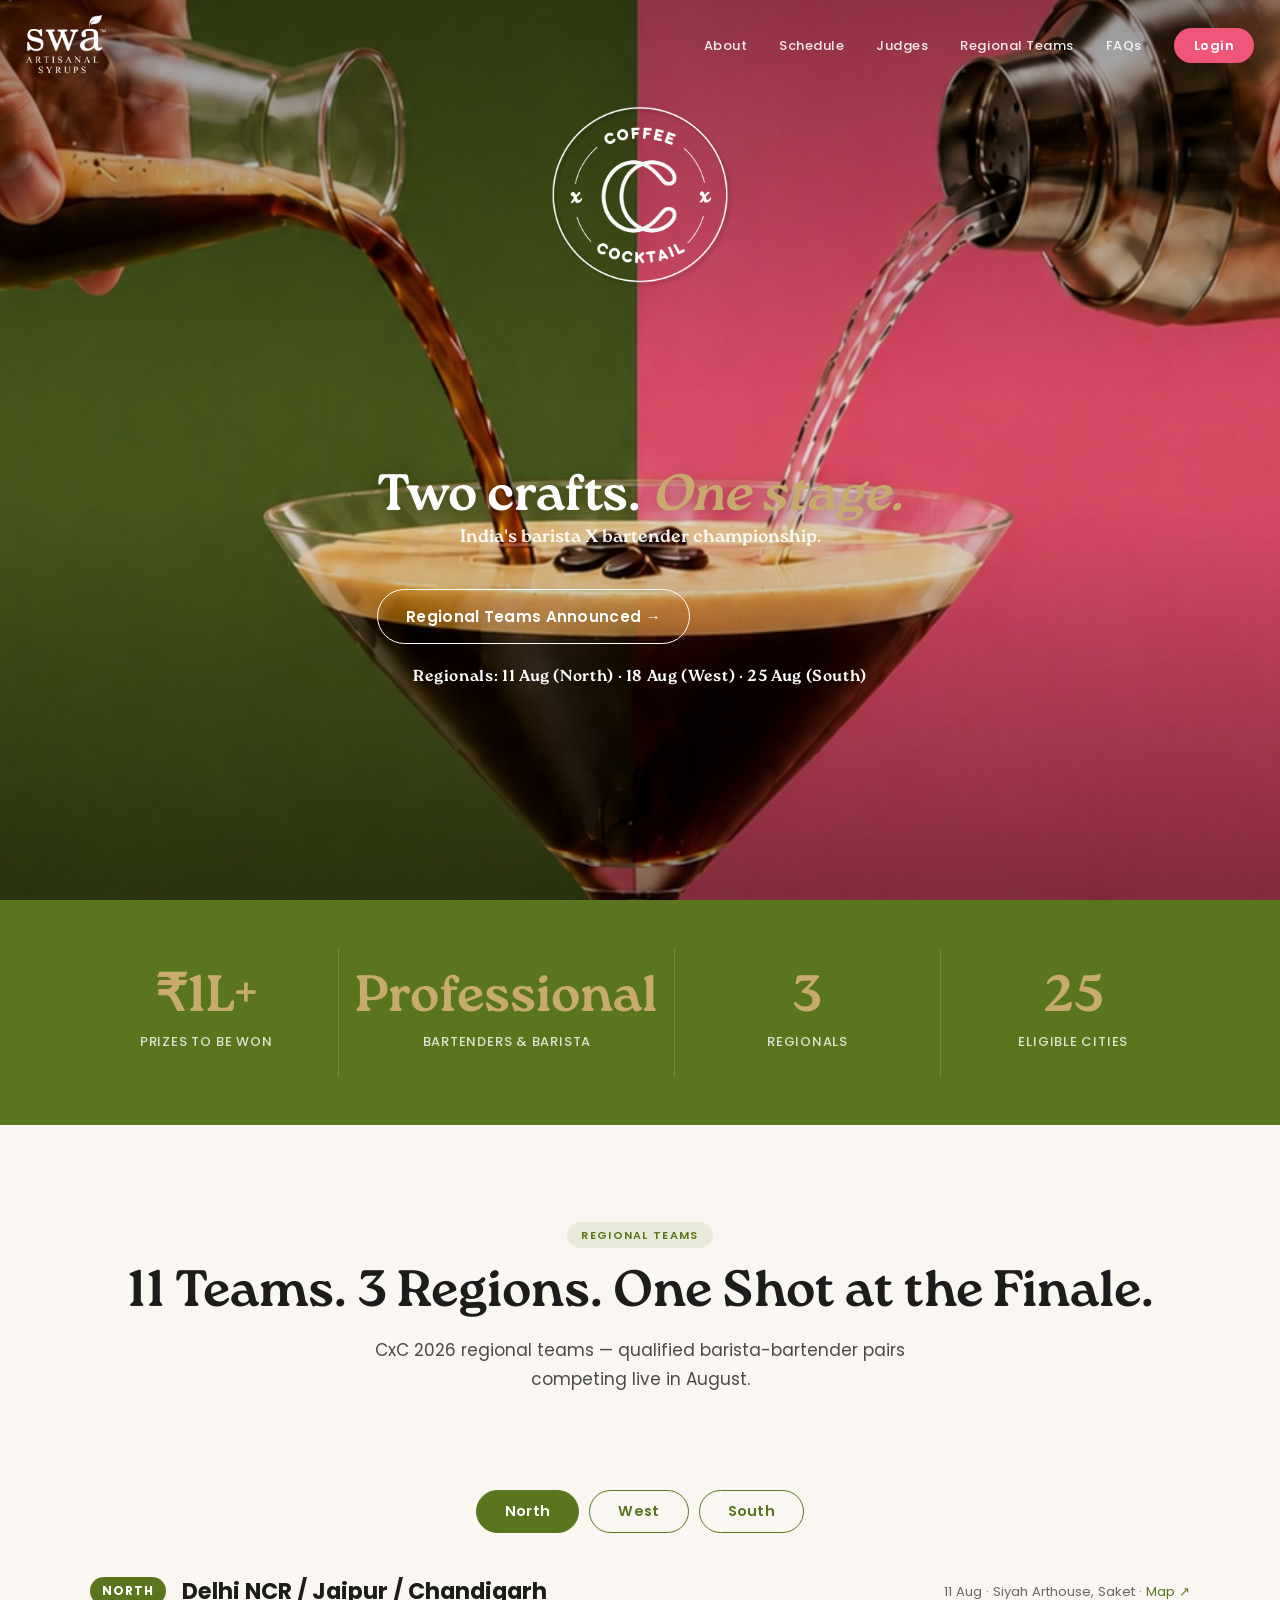
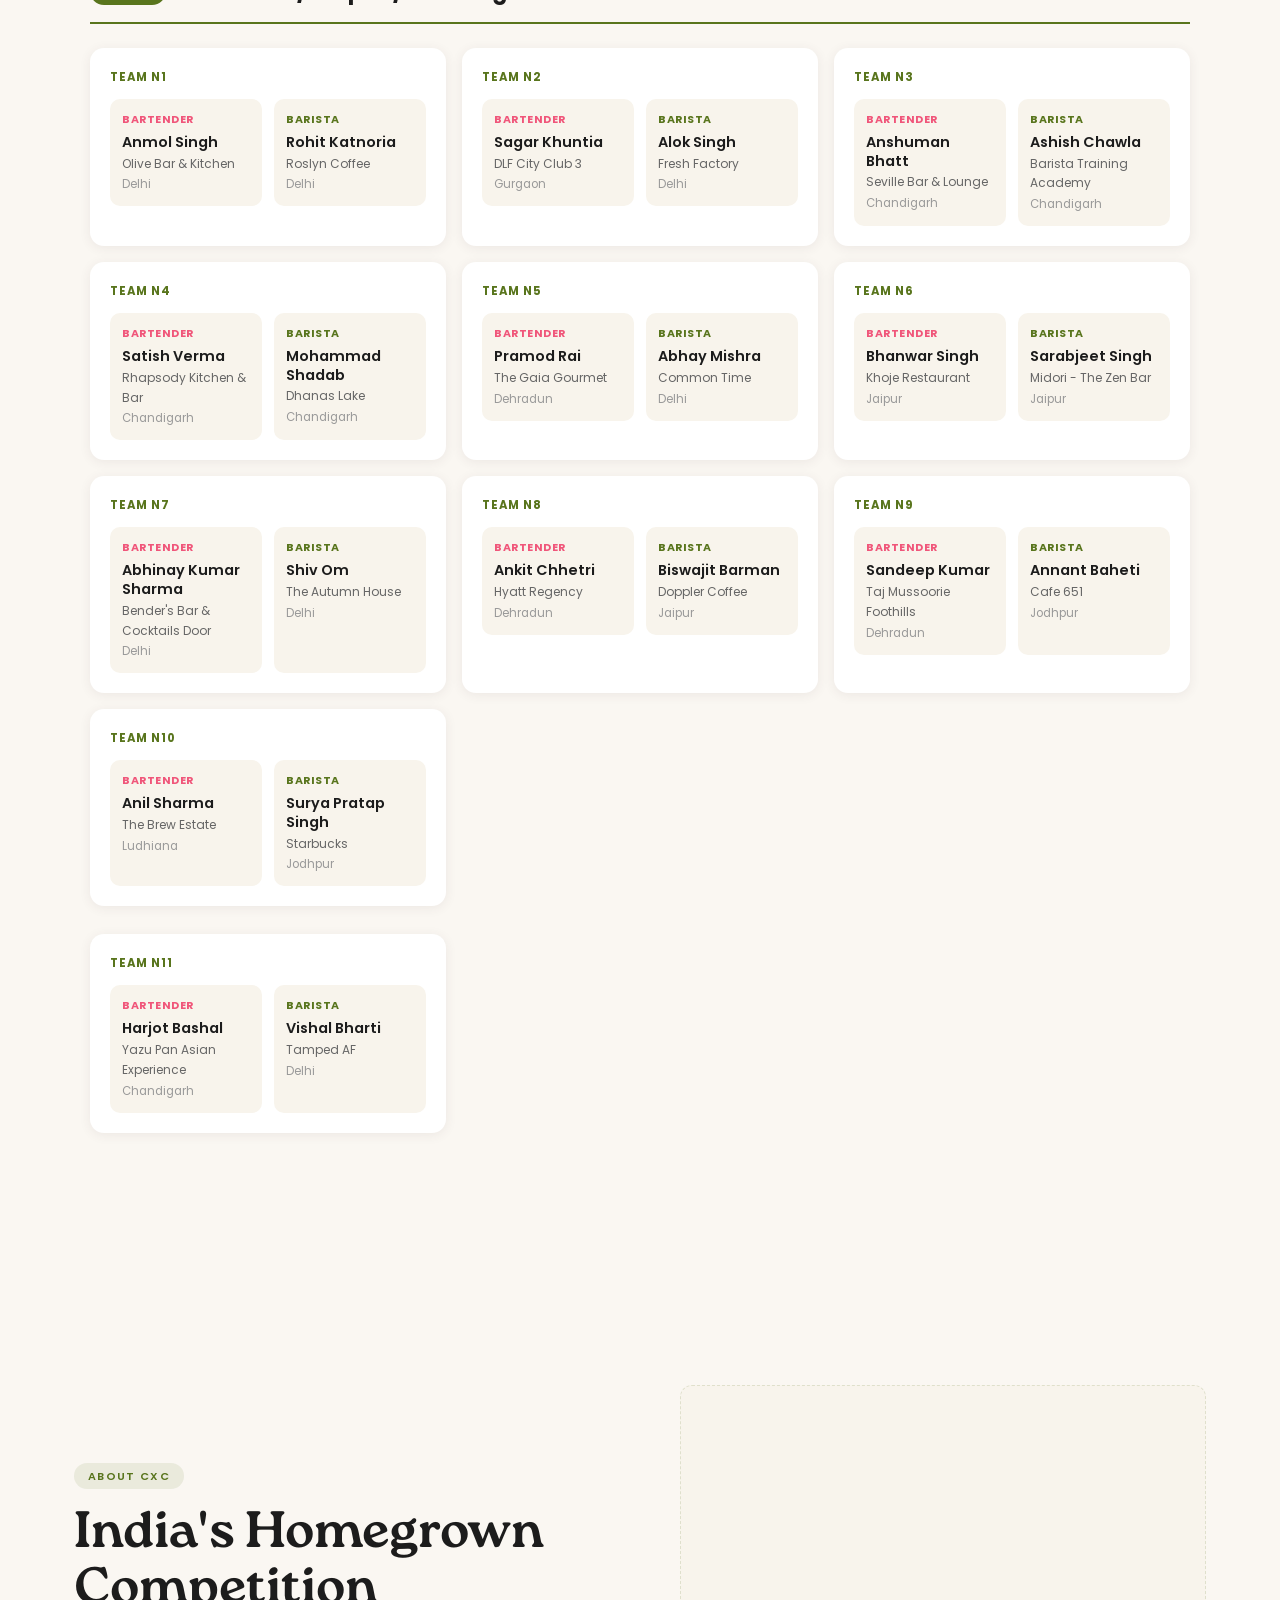
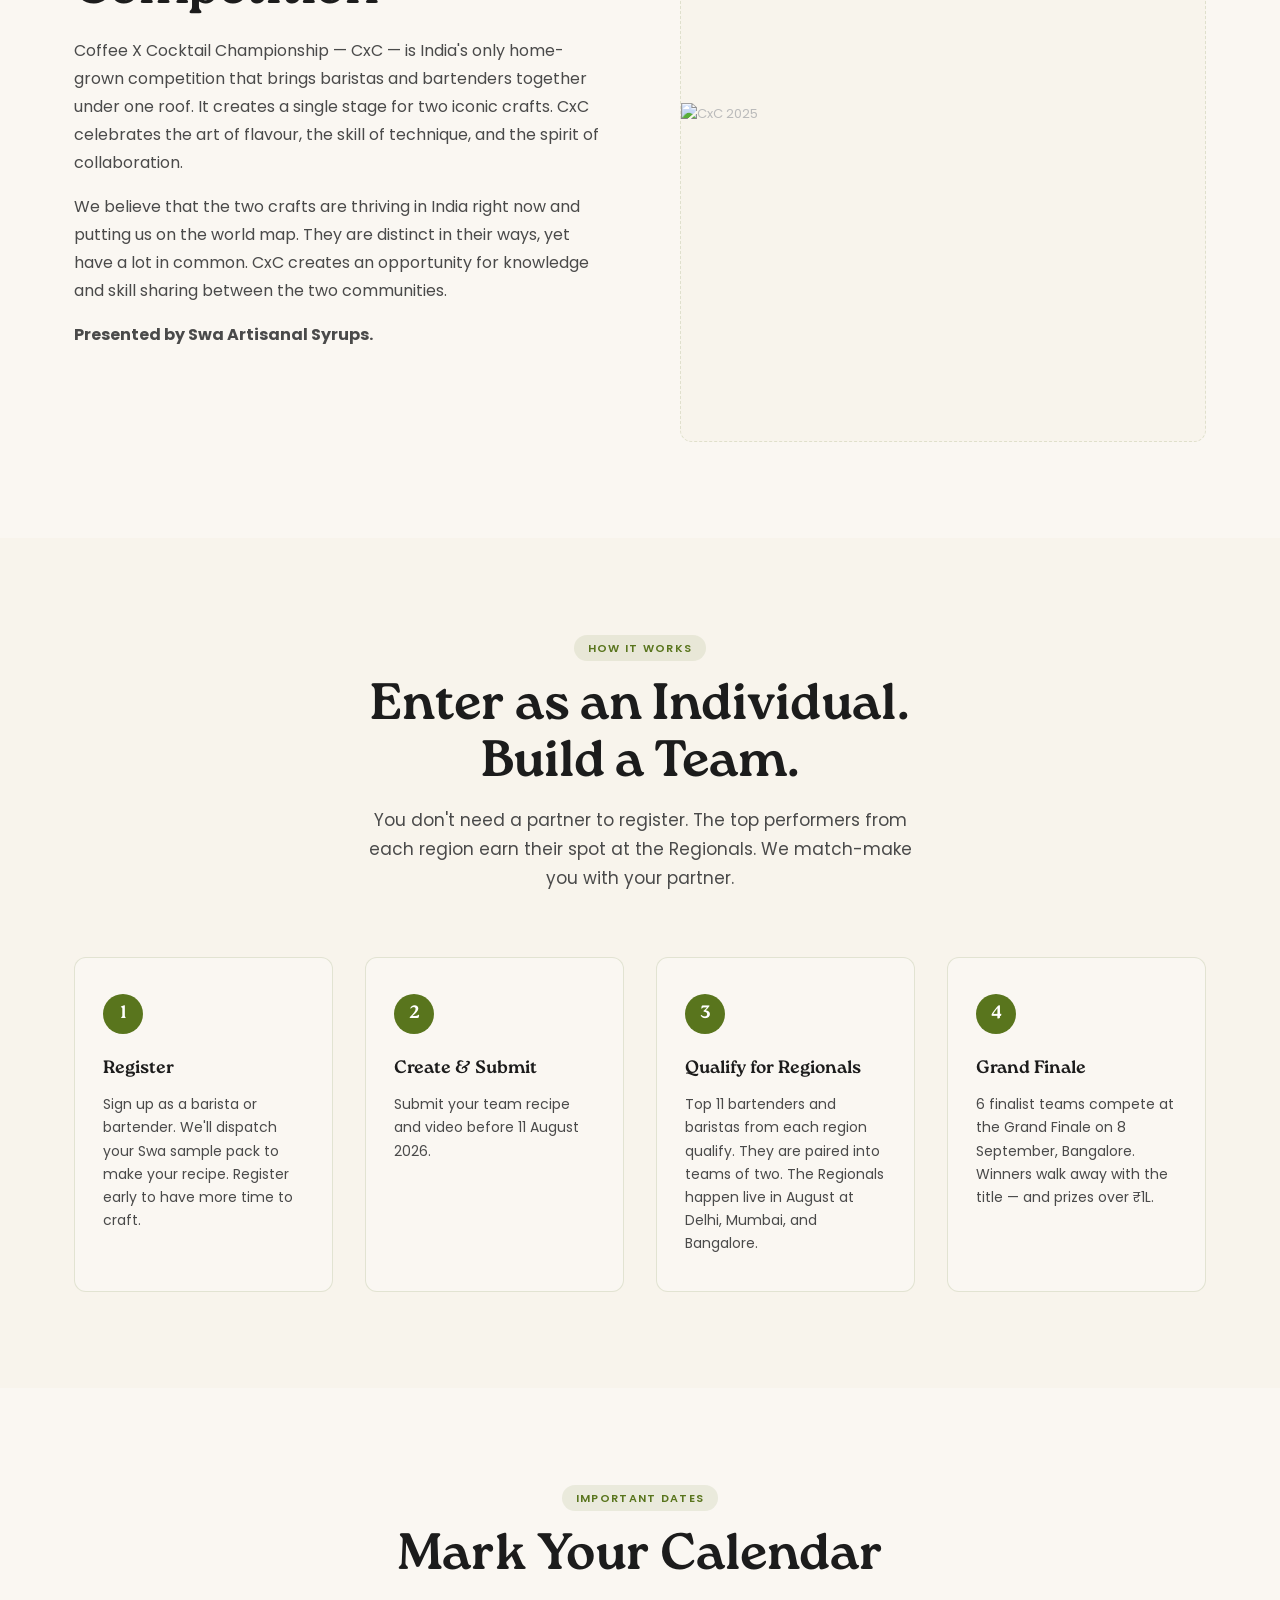
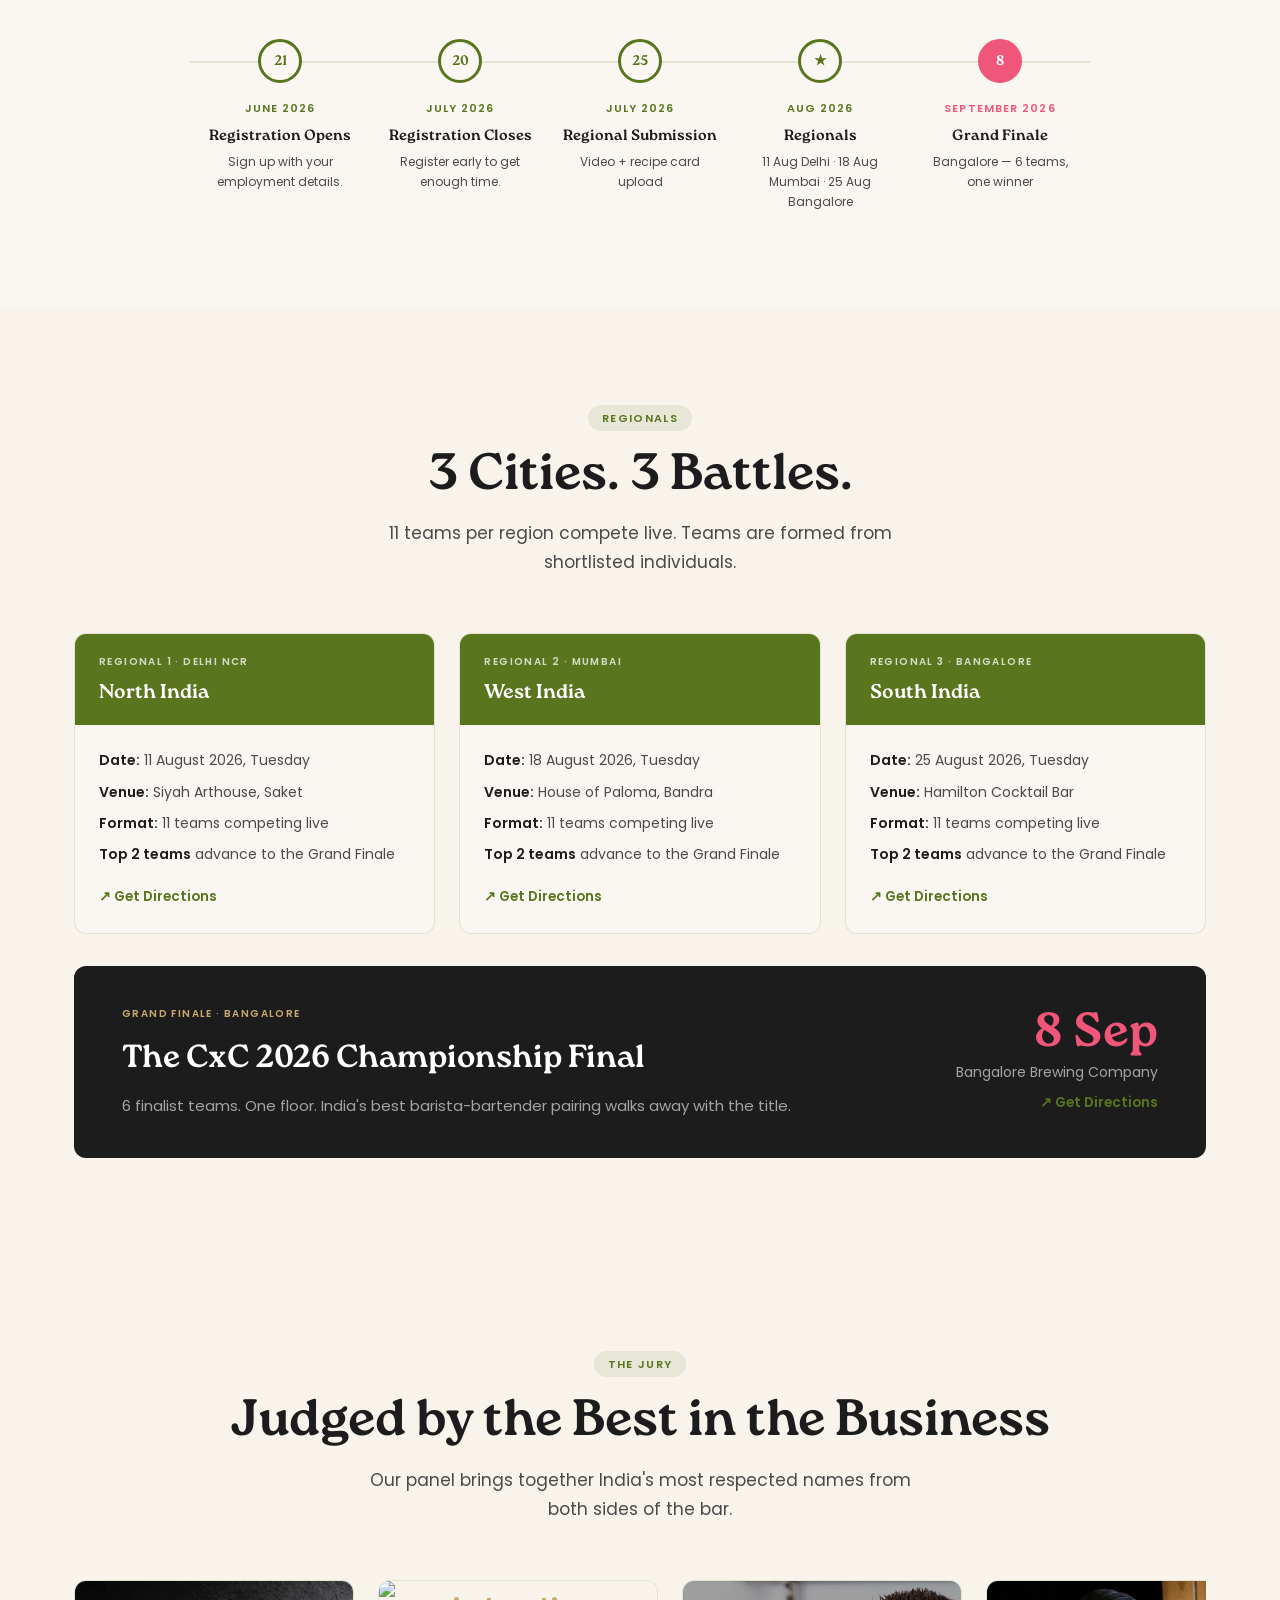
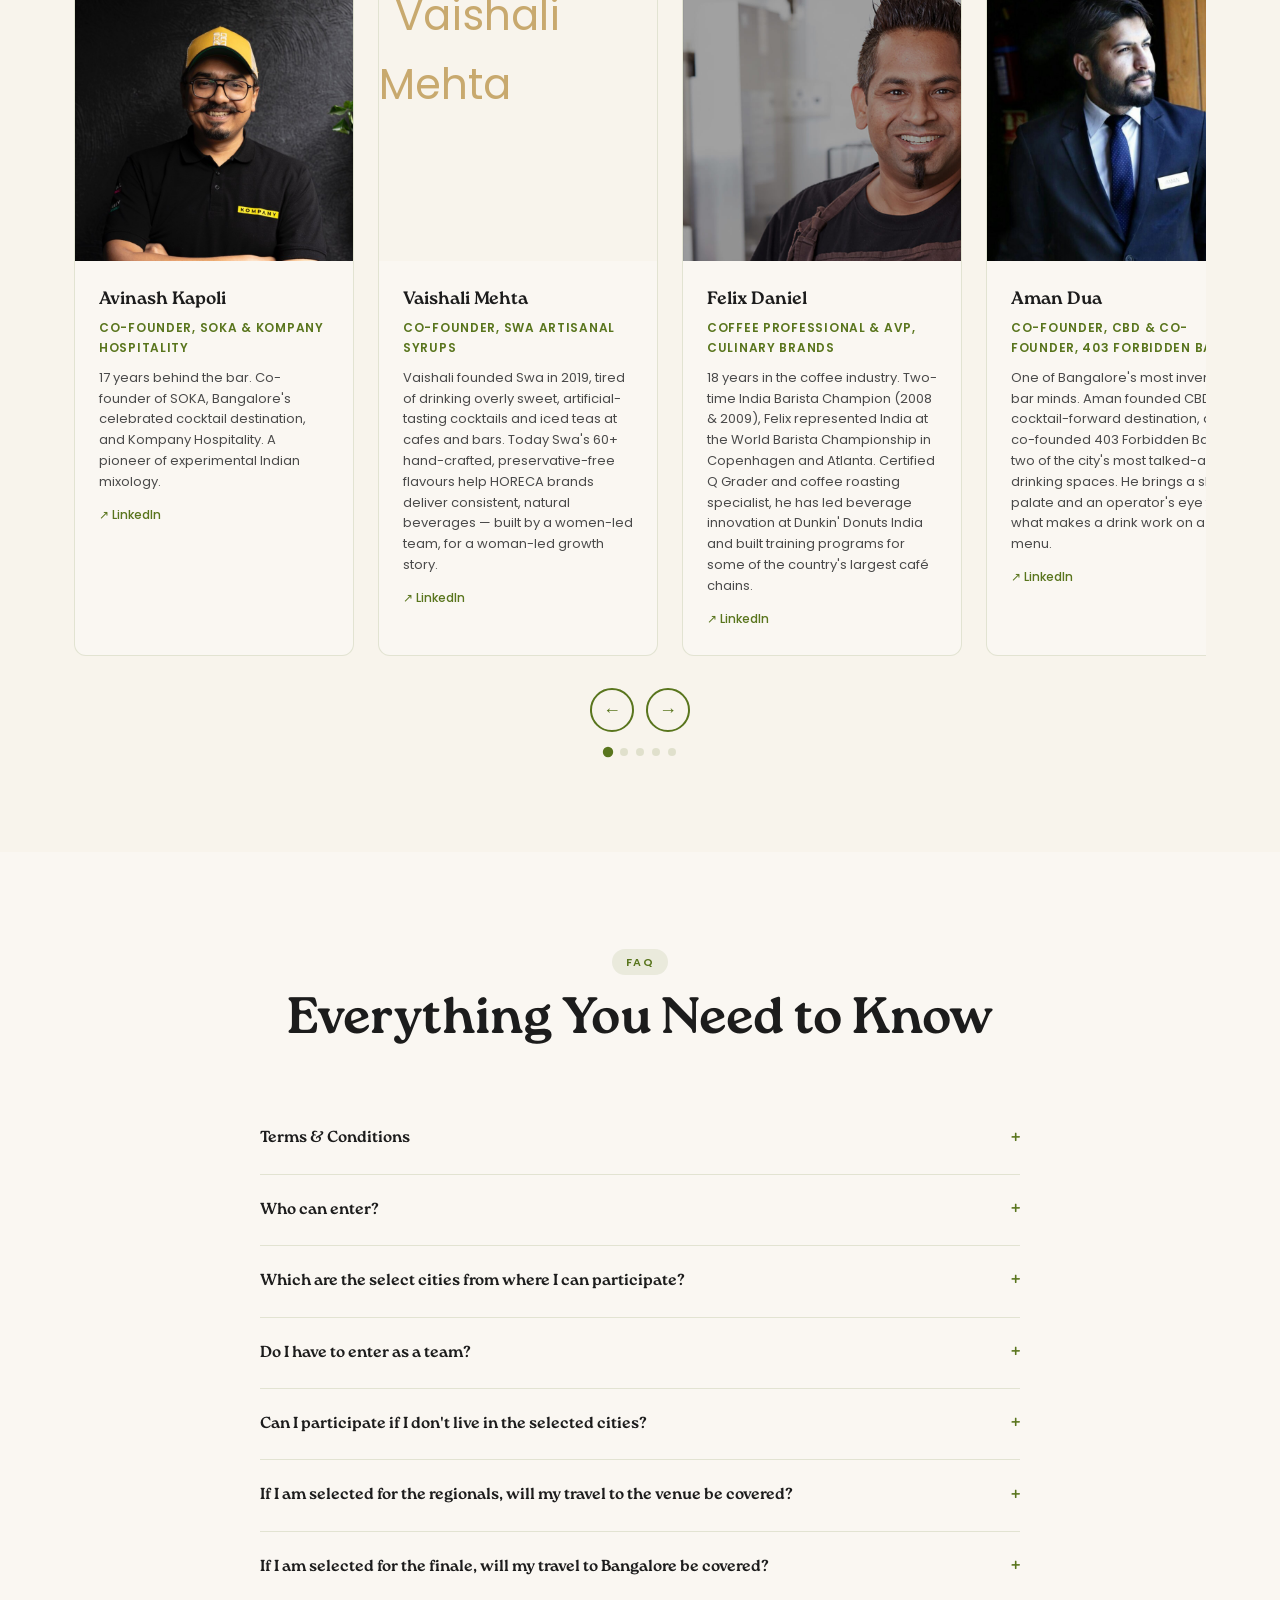
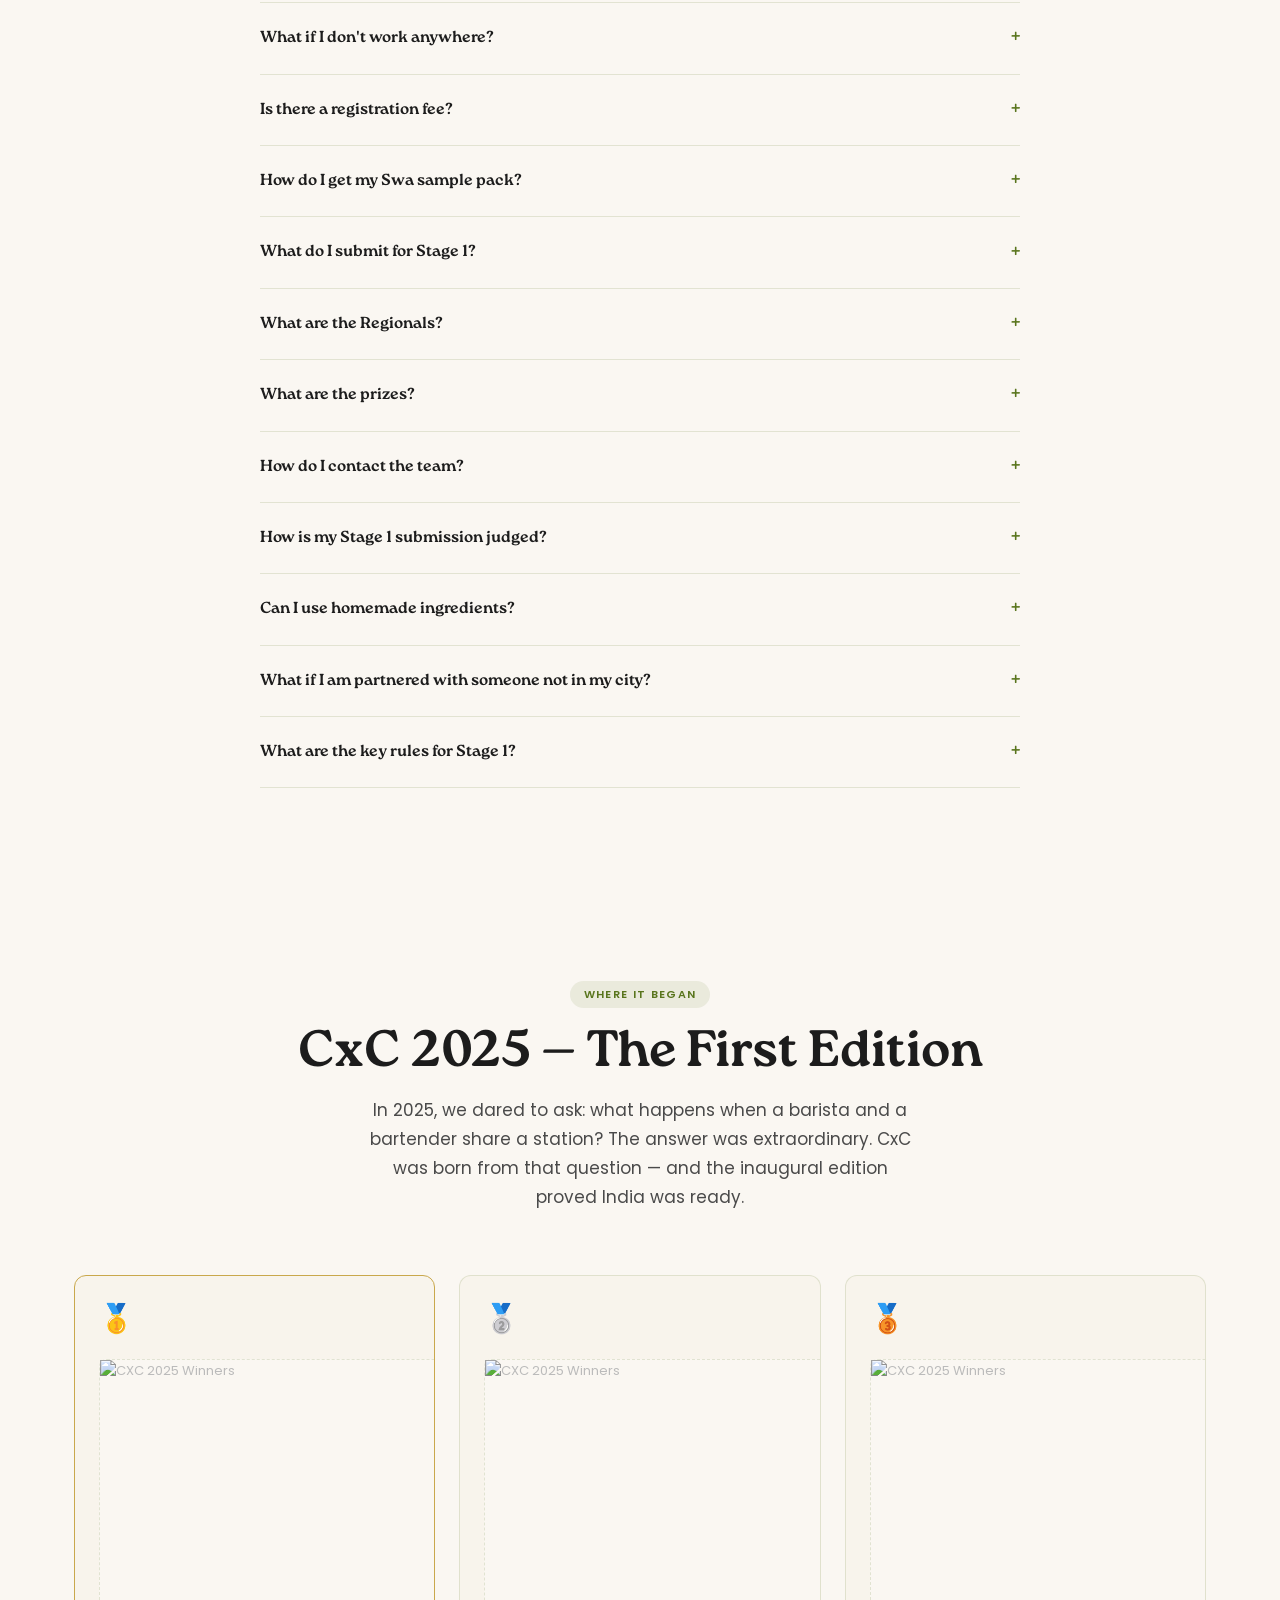
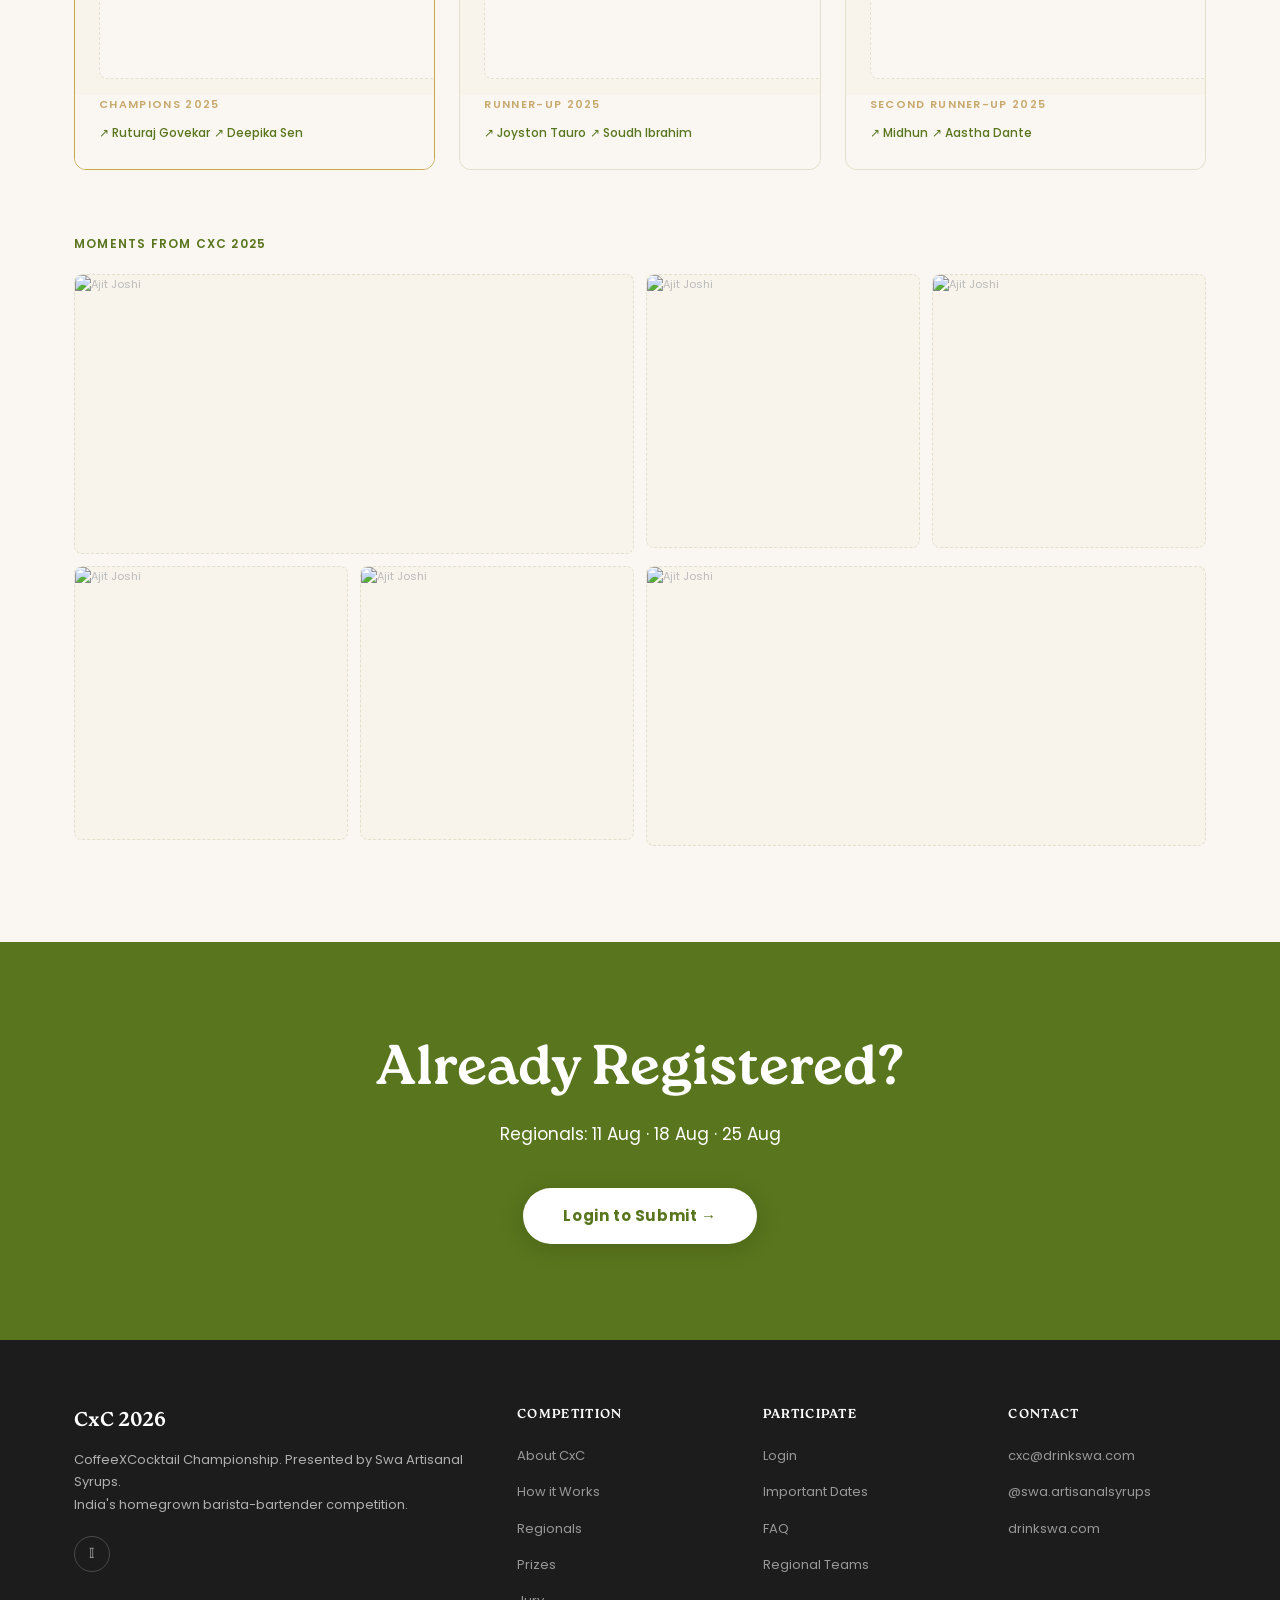
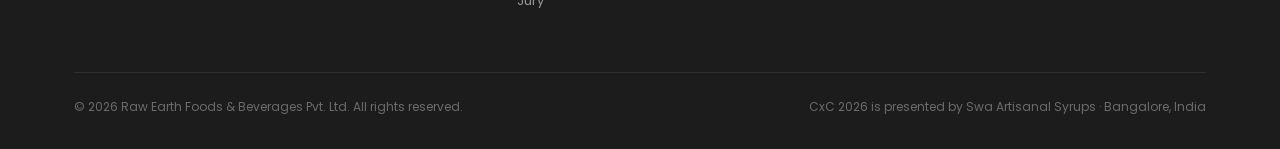
==== commit 8c296264: "Update index.html" ====
--- a/index.html
+++ b/index.html
@@ -24,6 +24,104 @@
 <link rel="icon" href="https://cxc.drinkswa.com/assets/images/CXC_favicon.svg" type="image/png" />
 
   <link rel="stylesheet" href="css/styles.css" />
+  <style>
+    /* Regional Teams — matched to teams.html */
+    .teams-section .region-block { margin-bottom: 60px; }
+    .teams-section .region-header {
+      display: flex;
+      align-items: center;
+      gap: 16px;
+      margin-bottom: 24px;
+      padding-bottom: 12px;
+      border-bottom: 2px solid var(--olive);
+    }
+    .teams-section .region-badge {
+      background: var(--olive);
+      color: #fff;
+      font-size: 0.75rem;
+      font-weight: 700;
+      padding: 4px 12px;
+      border-radius: 20px;
+      letter-spacing: 1px;
+      text-transform: uppercase;
+    }
+    .teams-section .region-title { font-size: 1.4rem; font-weight: 700; color: var(--plum); }
+    .teams-section .region-meta { font-size: 0.82rem; color: #666; margin-left: auto; }
+    .teams-section .teams-grid {
+      display: grid;
+      grid-template-columns: repeat(auto-fill, minmax(320px, 1fr));
+      gap: 16px;
+    }
+    .teams-section .team-card {
+      background: #fff;
+      border-radius: 14px;
+      padding: 20px;
+      box-shadow: 0 2px 12px rgba(75,49,65,0.08);
+      display: flex;
+      flex-direction: column;
+      gap: 12px;
+    }
+    .teams-section .team-number {
+      font-size: 0.72rem;
+      font-weight: 700;
+      color: var(--olive);
+      letter-spacing: 1px;
+      text-transform: uppercase;
+    }
+    .teams-section .team-members { display: flex; gap: 12px; }
+    .teams-section .member {
+      flex: 1;
+      background: var(--paper);
+      border-radius: 10px;
+      padding: 12px;
+    }
+    .teams-section .member-role {
+      font-size: 0.68rem;
+      font-weight: 700;
+      text-transform: uppercase;
+      letter-spacing: 0.5px;
+      margin-bottom: 4px;
+    }
+    .teams-section .member-role.barista { color: var(--olive); }
+    .teams-section .member-role.bartender { color: var(--pink); }
+    .teams-section .member-name { font-size: 0.9rem; font-weight: 600; color: var(--plum); line-height: 1.3; }
+    .teams-section .member-employer { font-size: 0.75rem; color: #666; margin-top: 2px; }
+    .teams-section .member-city { font-size: 0.72rem; color: #999; margin-top: 2px; }
+
+    /* Region tabs */
+    .region-tabs {
+      display: flex;
+      justify-content: center;
+      gap: 10px;
+      margin-bottom: 40px;
+      flex-wrap: wrap;
+    }
+    .region-tab-btn {
+      background: transparent;
+      border: 1.5px solid var(--olive);
+      color: var(--olive);
+      font-family: 'Poppins', sans-serif;
+      font-weight: 600;
+      font-size: 0.9rem;
+      padding: 10px 28px;
+      border-radius: 50px;
+      cursor: pointer;
+      transition: all .25s;
+      letter-spacing: 0.3px;
+    }
+    .region-tab-btn.active,
+    .region-tab-btn:hover {
+      background: var(--olive);
+      color: #fff;
+    }
+    .region-panel { display: none; }
+    .region-panel.active { display: block; }
+
+    @media (max-width: 600px) {
+      .teams-section .team-members { flex-direction: column; }
+      .teams-section .region-meta { display: none; }
+    }
+  </style>
   <!-- Preload hero image -->
   <link rel="preload" as="image" href="assets/images/CXC_2026.jpg" />
 <!-- Google tag (gtag.js) -->
@@ -153,7 +251,6 @@
     </div> -->
 
     <div style="display:flex;gap:12px;flex-wrap:wrap;align-items:center;margin-bottom:8px;">
-      <a href="login.html" class="hero-cta">Login →</a>
       <a href="#teams" style="display:inline-block;padding:14px 28px;border-radius:50px;border:1.5px solid #fff;color:#fff;font-family:'Poppins',sans-serif;font-weight:600;font-size:0.95rem;text-decoration:none;letter-spacing:0.3px;">Regional Teams Announced →</a>
     </div>
     <p class="hero-dates">
@@ -200,8 +297,14 @@
       <p class="section-sub" style="margin:0 auto;">CxC 2026 regional teams — qualified barista-bartender pairs competing live in August.</p>
     </div>
     <div class="teams-body" style="max-width:1100px;margin:0 auto;padding:40px 0 0;">
-      
-
+
+      <div class="region-tabs">
+        <button class="region-tab-btn active" data-region="north">North</button>
+        <button class="region-tab-btn" data-region="west">West</button>
+        <button class="region-tab-btn" data-region="south">South</button>
+      </div>
+
+      <div class="region-panel active" id="panel-north">
   <!-- NORTH -->
   <div class="region-block">
     <div class="region-header">
@@ -417,7 +520,9 @@
       </div>
     </div>
   </div>
-
+      </div>
+
+      <div class="region-panel" id="panel-south">
   <!-- SOUTH -->
   <div class="region-block">
     <div class="region-header">
@@ -633,7 +738,9 @@
       </div>
     </div>
   </div>
-
+      </div>
+
+      <div class="region-panel" id="panel-west">
   <!-- WEST -->
   <div class="region-block">
     <div class="region-header">
@@ -849,7 +956,7 @@
       </div>
     </div>
   </div>
-
+      </div>
 
     </div>
   </div>
@@ -911,7 +1018,7 @@
       <div class="how-step reveal">
         <div class="step-num">3</div>
         <h3>Qualify for Regionals</h3>
-        <p>Top 10 bartenders and baristas from each region qualify. They are paired into teams of two. The Regionals happen live in August at Delhi, Mumbai, and Bangalore.</p>
+        <p>Top 11 bartenders and baristas from each region qualify. They are paired into teams of two. The Regionals happen live in August at Delhi, Mumbai, and Bangalore.</p>
       </div>
       <div class="how-step reveal">
         <div class="step-num">4</div>
@@ -1114,7 +1221,7 @@
           <div class="judge-info">
             <div class="judge-name">Vaishali Mehta</div>
             <div class="judge-role">Co-Founder, Swa Artisanal Syrups</div>
-            <p class="judge-bio">Vaishali built Swa from the ground up — a brand committed to real Indian ingredients, no preservatives, and craft. Her vision is to build Swa as a community first brand.</p>
+            <p class="judge-bio">Vaishali founded Swa in 2019, tired of drinking overly sweet, artificial-tasting cocktails and iced teas at cafes and bars. Today Swa's 60+ hand-crafted, preservative-free flavours help HORECA brands deliver consistent, natural beverages — built by a women-led team, for a woman-led growth story.</p>
             <a class="judge-li" href="https://www.linkedin.com/in/vaishali-mehta-535a6a9/" target="_blank">↗ LinkedIn</a>
           </div>
         </div>
@@ -1196,6 +1303,50 @@
           </div>
         </div>
 
+        <!-- Judge 10: Kruti M -->
+        <div class="judge-card">
+          <div class="judge-photo-placeholder"><img src="assets/images/kruti.png" alt="Kruti M"/></div>
+          <div class="judge-info">
+            <div class="judge-name">Kruti M</div>
+            <div class="judge-role">Product Development & Innovation Lead, Starbucks India</div>
+            <p class="judge-bio">A veteran NPD specialist with stints across Starbucks India, McDonald's India, Reliance Retail, and ADF Foods. Kruti has spent over a decade shaping menus and beverage programs for some of the country's largest F&B chains.</p>
+            <a class="judge-li" href="https://www.linkedin.com/in/kruti-m-54745527/" target="_blank">↗ LinkedIn</a>
+          </div>
+        </div>
+
+        <!-- Judge 11: Rasika Tulaskar -->
+        <div class="judge-card">
+          <div class="judge-photo-placeholder"><img src="assets/images/rasika.jpg" alt="Rasika Tulaskar"/></div>
+          <div class="judge-info">
+            <div class="judge-name">Rasika Tulaskar</div>
+            <div class="judge-role">Head of Coffee Education & Training, Kaapi Machines</div>
+            <p class="judge-bio">A celebrated coffee expert and trainer who has shaped baristas into champions. Rasika has spent years driving innovation and operational excellence across India's coffee training landscape, including stints at Third Wave Coffee Roasters and GrabnGo.</p>
+            <a class="judge-li" href="https://in.linkedin.com/in/rasika-tulaskar-5b9112166" target="_blank">↗ LinkedIn</a>
+          </div>
+        </div>
+
+        <!-- Judge 12: Rohan Carvalho -->
+        <div class="judge-card">
+          <div class="judge-photo-placeholder"><img src="assets/images/rohan.jpg" alt="Rohan Carvalho"/></div>
+          <div class="judge-info">
+            <div class="judge-name">Rohan Carvalho</div>
+            <div class="judge-role">Founder, Bar Square India & President, Indian Flair Bartenders Association</div>
+            <p class="judge-bio">25+ years in hospitality, building bartending into a respected craft and career. Rohan has trained thousands of bartenders through Bar Square India, won multiple national and international bartending titles, and leads IFBA's mission to grow India's bartending community.</p>
+            <a class="judge-li" href="https://in.linkedin.com/in/rohan-carvalho-258172a" target="_blank">↗ LinkedIn</a>
+          </div>
+        </div>
+
+        <!-- Judge 13: Robert Hospet -->
+        <div class="judge-card">
+          <div class="judge-photo-placeholder"><img src="assets/images/robert.jpg" alt="Robert Hospet"/></div>
+          <div class="judge-info">
+            <div class="judge-name">Robert Hospet</div>
+            <div class="judge-role">Portfolio Advocate – South India, Suntory Global Spirits</div>
+            <p class="judge-bio">A strong operations professional with a background spanning catering, beverage management, and menu costing. Robert has led beverage programs at Svami Drinks and Lounge Hospitality, and now drives portfolio advocacy for Suntory across South India.</p>
+            <a class="judge-li" href="https://in.linkedin.com/in/robert-hospet-873b26158" target="_blank">↗ LinkedIn</a>
+          </div>
+        </div>
+
       </div><!-- /judges-track -->
     </div>
 
@@ -1203,7 +1354,7 @@
       <button class="carousel-btn" id="judgesPrev" aria-label="Previous">←</button>
       <button class="carousel-btn" id="judgesNext" aria-label="Next">→</button>
     </div>
-    <div class="carousel-dots">
+    <div class="carousel-dots" id="judgesDots">
       <button class="carousel-dot active"></button>
       <button class="carousel-dot"></button>
       <button class="carousel-dot"></button>
@@ -1215,67 +1366,6 @@
 
 <!-- ============================================================
      WHERE IT BEGAN — 2025
-     ============================================================ -->
-<section id="legacy" class="section-pad">
-  <div class="container">
-    <div class="legacy-header reveal">
-      <span class="tag">Where it Began</span>
-      <h2 class="section-title">CxC 2025 — The First Edition</h2>
-      <p class="section-sub" style="margin:0 auto">
-        In 2025, we dared to ask: what happens when a barista and a bartender share a station? The answer was extraordinary. CxC was born from that question — and the inaugural edition proved India was ready.
-      </p>
-    </div>
-
-    <!-- 2025 WINNER PODIUM -->
-    <div class="winners-podium">
-      <div class="winner-card gold reveal">
-        <div class="winner-medal">🥇</div>
-        <div class="winner-photo-placeholder"><img src="assets/images/winner-1.jpg" alt="CXC 2025 Winners"/></div>
-        <div class="winner-info">
-          <div class="winner-place">Champions 2025</div>
-          <a class="winner-li" href="https://www.instagram.com/ruturaj__007__ig?igsh=MXduZjYyN2R0dWNhOQ%3D%3D" target="_blank">↗ Ruturaj Govekar</a>
-          <a class="winner-li" href="https://www.instagram.com/sen__________01____?igsh=MW1mNDkxazFyc2sycA==" target="_blank">↗ Deepika Sen</a>
-        </div>
-      </div>
-      <div class="winner-card reveal">
-        <div class="winner-medal">🥈</div>
-        <div class="winner-photo-placeholder"><img src="assets/images/winner-2.jpg" alt="CXC 2025 Winners"/></div>
-        <div class="winner-info">
-          <div class="winner-place">Runner-Up 2025</div>
-          <a class="winner-li" href="https://www.instagram.com/joy.of.mixing?igsh=Mjk5N2FuNjc2dmNz" target="_blank">↗ Joyston Tauro</a>
-          <a class="winner-li" href="https://www.instagram.com/soudh_ibrahim?igsh=MTNhbG85eWtlZjM4OA%3D%3D" target="_blank">↗ Soudh Ibrahim</a>
-        </div>
-      </div>
-      <div class="winner-card reveal">
-        <div class="winner-medal">🥉</div>
-        <div class="winner-photo-placeholder"><img src="assets/images/winner-3.jpg" alt="CXC 2025 Winners"/></div>
-        <div class="winner-info">
-          <div class="winner-place">Second Runner-Up 2025</div>
-          <a class="winner-li" href="https://www.instagram.com/mi._.dh._.un?igsh=MWlxYzBxeXV5bXUxMA%3D%3D" target="_blank">↗ Midhun </a>
-          <a class="winner-li" href="https://www.instagram.com/adantescoffee?igsh=MTRxNWFkcjZveGlyZA%3D%3D" target="_blank">↗ Aastha Dante</a>
-        </div>
-      </div>
-    </div>
-
-    <!-- 2025 PHOTO GALLERY -->
-    <div class="reveal">
-      <p class="gallery-label">Moments from CxC 2025</p>
-      <div class="photo-gallery">
-        <div class="gallery-item wide"><img src="assets/images/cxc2025-2.jpg" alt="Ajit Joshi"/></div>
-        <div class="gallery-item"><img src="assets/images/cxc2025-5.jpg" alt="Ajit Joshi"/></div>
-        <div class="gallery-item"><img src="assets/images/cxc2025-8.jpg" alt="Ajit Joshi"/></div>
-        <div class="gallery-item"><img src="assets/images/cxc2025-1.jpg" alt="Ajit Joshi"/></div>
-        <div class="gallery-item"><img src="assets/images/cxc2025-7.jpg" alt="Ajit Joshi"/></div>
-        <div class="gallery-item wide"><img src="assets/images/cxc2025-3.jpg" alt="Ajit Joshi"/></div>
-      </div>
-    </div>
-  </div>
-</section>
-
-
-
-<!-- ============================================================
-     FAQ
      ============================================================ -->
 <section id="faq" class="section-pad">
   <div class="container">
@@ -1454,6 +1544,67 @@
 <!-- ============================================================
      FOOTER CTA
      ============================================================ -->
+<section id="legacy" class="section-pad">
+  <div class="container">
+    <div class="legacy-header reveal">
+      <span class="tag">Where it Began</span>
+      <h2 class="section-title">CxC 2025 — The First Edition</h2>
+      <p class="section-sub" style="margin:0 auto">
+        In 2025, we dared to ask: what happens when a barista and a bartender share a station? The answer was extraordinary. CxC was born from that question — and the inaugural edition proved India was ready.
+      </p>
+    </div>
+
+    <!-- 2025 WINNER PODIUM -->
+    <div class="winners-podium">
+      <div class="winner-card gold reveal">
+        <div class="winner-medal">🥇</div>
+        <div class="winner-photo-placeholder"><img src="assets/images/winner-1.jpg" alt="CXC 2025 Winners"/></div>
+        <div class="winner-info">
+          <div class="winner-place">Champions 2025</div>
+          <a class="winner-li" href="https://www.instagram.com/ruturaj__007__ig?igsh=MXduZjYyN2R0dWNhOQ%3D%3D" target="_blank">↗ Ruturaj Govekar</a>
+          <a class="winner-li" href="https://www.instagram.com/sen__________01____?igsh=MW1mNDkxazFyc2sycA==" target="_blank">↗ Deepika Sen</a>
+        </div>
+      </div>
+      <div class="winner-card reveal">
+        <div class="winner-medal">🥈</div>
+        <div class="winner-photo-placeholder"><img src="assets/images/winner-2.jpg" alt="CXC 2025 Winners"/></div>
+        <div class="winner-info">
+          <div class="winner-place">Runner-Up 2025</div>
+          <a class="winner-li" href="https://www.instagram.com/joy.of.mixing?igsh=Mjk5N2FuNjc2dmNz" target="_blank">↗ Joyston Tauro</a>
+          <a class="winner-li" href="https://www.instagram.com/soudh_ibrahim?igsh=MTNhbG85eWtlZjM4OA%3D%3D" target="_blank">↗ Soudh Ibrahim</a>
+        </div>
+      </div>
+      <div class="winner-card reveal">
+        <div class="winner-medal">🥉</div>
+        <div class="winner-photo-placeholder"><img src="assets/images/winner-3.jpg" alt="CXC 2025 Winners"/></div>
+        <div class="winner-info">
+          <div class="winner-place">Second Runner-Up 2025</div>
+          <a class="winner-li" href="https://www.instagram.com/mi._.dh._.un?igsh=MWlxYzBxeXV5bXUxMA%3D%3D" target="_blank">↗ Midhun </a>
+          <a class="winner-li" href="https://www.instagram.com/adantescoffee?igsh=MTRxNWFkcjZveGlyZA%3D%3D" target="_blank">↗ Aastha Dante</a>
+        </div>
+      </div>
+    </div>
+
+    <!-- 2025 PHOTO GALLERY -->
+    <div class="reveal">
+      <p class="gallery-label">Moments from CxC 2025</p>
+      <div class="photo-gallery">
+        <div class="gallery-item wide"><img src="assets/images/cxc2025-2.jpg" alt="Ajit Joshi"/></div>
+        <div class="gallery-item"><img src="assets/images/cxc2025-5.jpg" alt="Ajit Joshi"/></div>
+        <div class="gallery-item"><img src="assets/images/cxc2025-8.jpg" alt="Ajit Joshi"/></div>
+        <div class="gallery-item"><img src="assets/images/cxc2025-1.jpg" alt="Ajit Joshi"/></div>
+        <div class="gallery-item"><img src="assets/images/cxc2025-7.jpg" alt="Ajit Joshi"/></div>
+        <div class="gallery-item wide"><img src="assets/images/cxc2025-3.jpg" alt="Ajit Joshi"/></div>
+      </div>
+    </div>
+  </div>
+</section>
+
+
+
+<!-- ============================================================
+     FAQ
+     ============================================================ -->
 <section id="footer-cta">
   <div class="container">
     <p class="footer-cta-title reveal">Already Registered?</p>
@@ -1561,9 +1712,53 @@
   });
 })();
 </script>
-
-
-
-
+<script>
+document.addEventListener('DOMContentLoaded', () => {
+  const tabBtns = document.querySelectorAll('.region-tab-btn');
+  tabBtns.forEach(btn => {
+    btn.addEventListener('click', () => {
+      tabBtns.forEach(b => b.classList.remove('active'));
+      document.querySelectorAll('.region-panel').forEach(p => p.classList.remove('active'));
+      btn.classList.add('active');
+      document.getElementById('panel-' + btn.dataset.region).classList.add('active');
+    });
+  });
+});
+</script>
+
+
+
+
+<script>
+document.addEventListener('DOMContentLoaded', () => {
+  const track = document.getElementById('judgesTrack');
+  const prev = document.getElementById('judgesPrev');
+  const next = document.getElementById('judgesNext');
+  const dots = document.querySelectorAll('#judgesDots .carousel-dot');
+  if (!track || !prev || !next) return;
+
+  const cardsPerFrame = 3;
+  const totalCards = track.children.length;
+  const totalFrames = Math.ceil(totalCards / cardsPerFrame);
+  let frame = 0;
+
+  function frameWidth() {
+    const card = track.children[0];
+    const style = getComputedStyle(track);
+    const gap = parseFloat(style.columnGap || style.gap || 0);
+    return (card.offsetWidth + gap) * cardsPerFrame;
+  }
+
+  function goTo(f) {
+    frame = Math.max(0, Math.min(totalFrames - 1, f));
+    track.scrollTo({ left: frame * frameWidth(), behavior: 'smooth' });
+    dots.forEach((d, i) => d.classList.toggle('active', i === frame));
+  }
+
+  prev.addEventListener('click', () => goTo(frame - 1));
+  next.addEventListener('click', () => goTo(frame + 1));
+  dots.forEach((d, i) => d.addEventListener('click', () => goTo(i)));
+});
+</script>
 </body>
 </html>
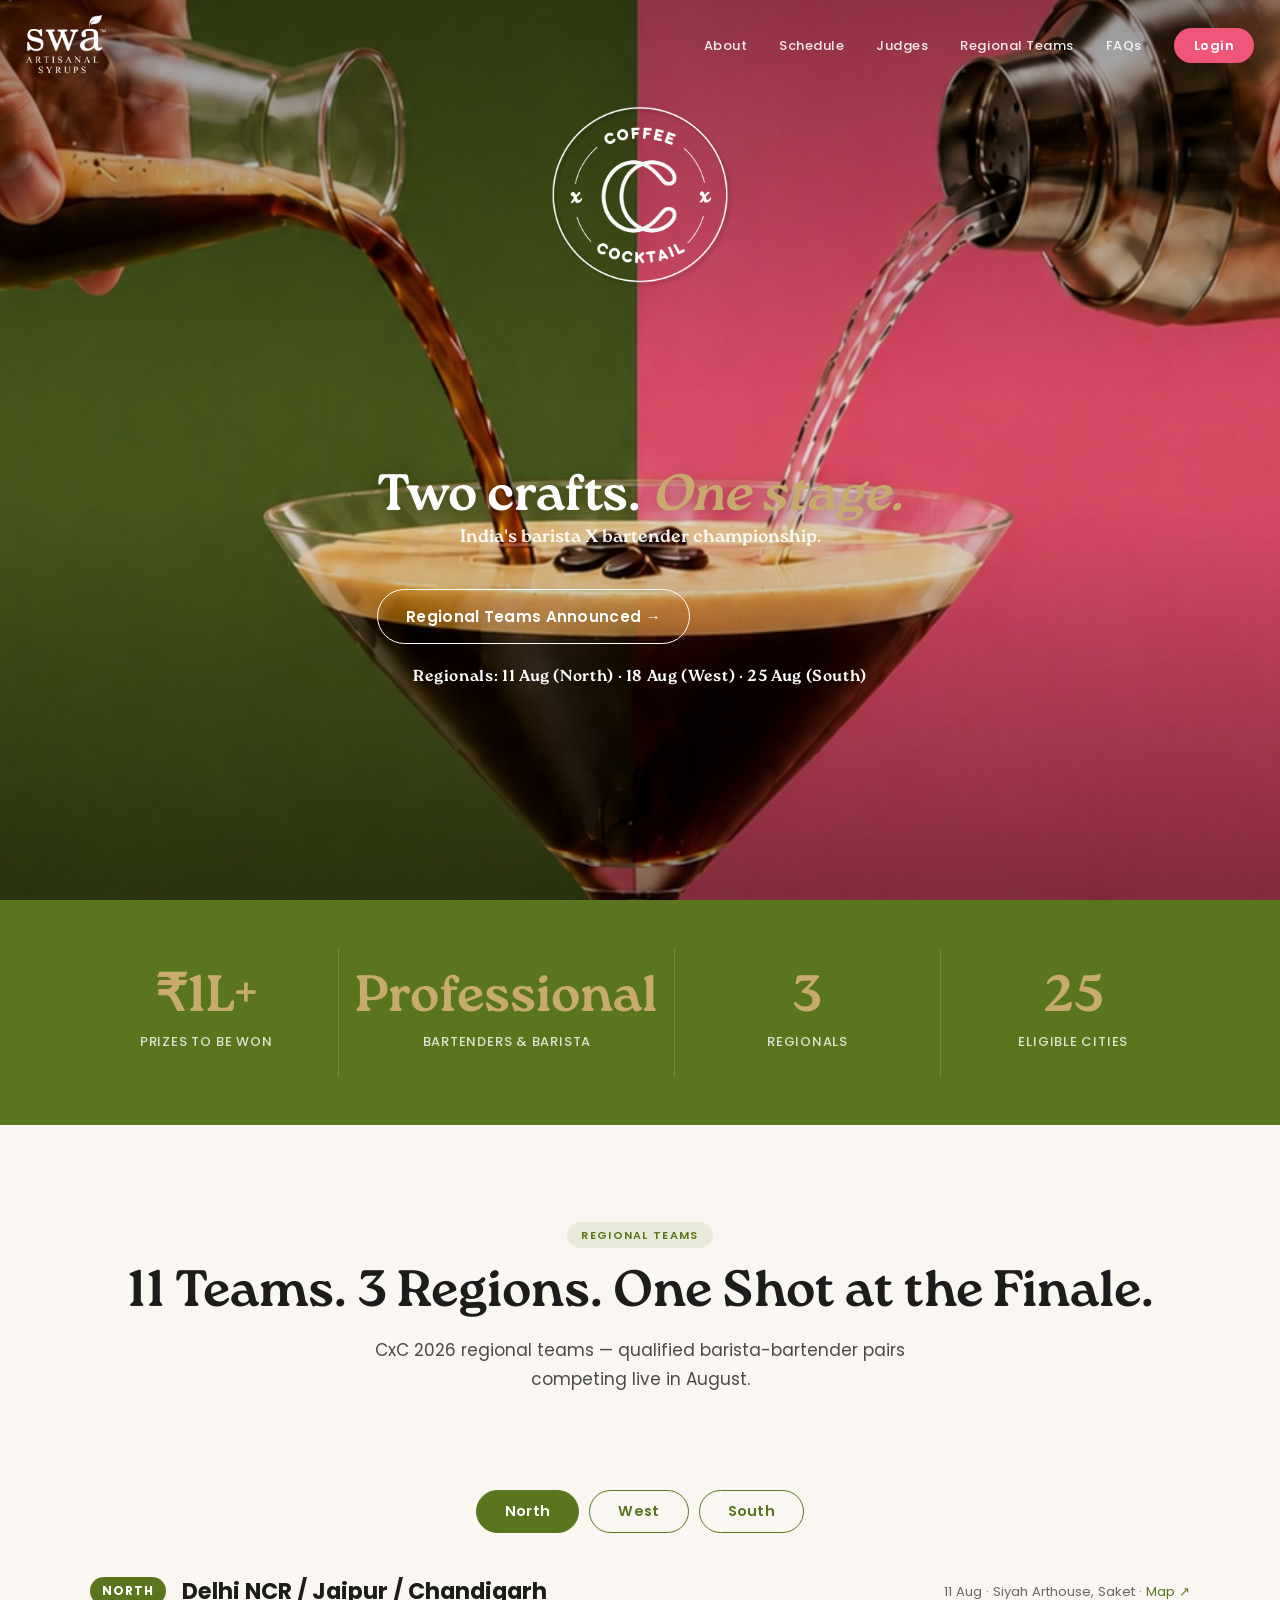
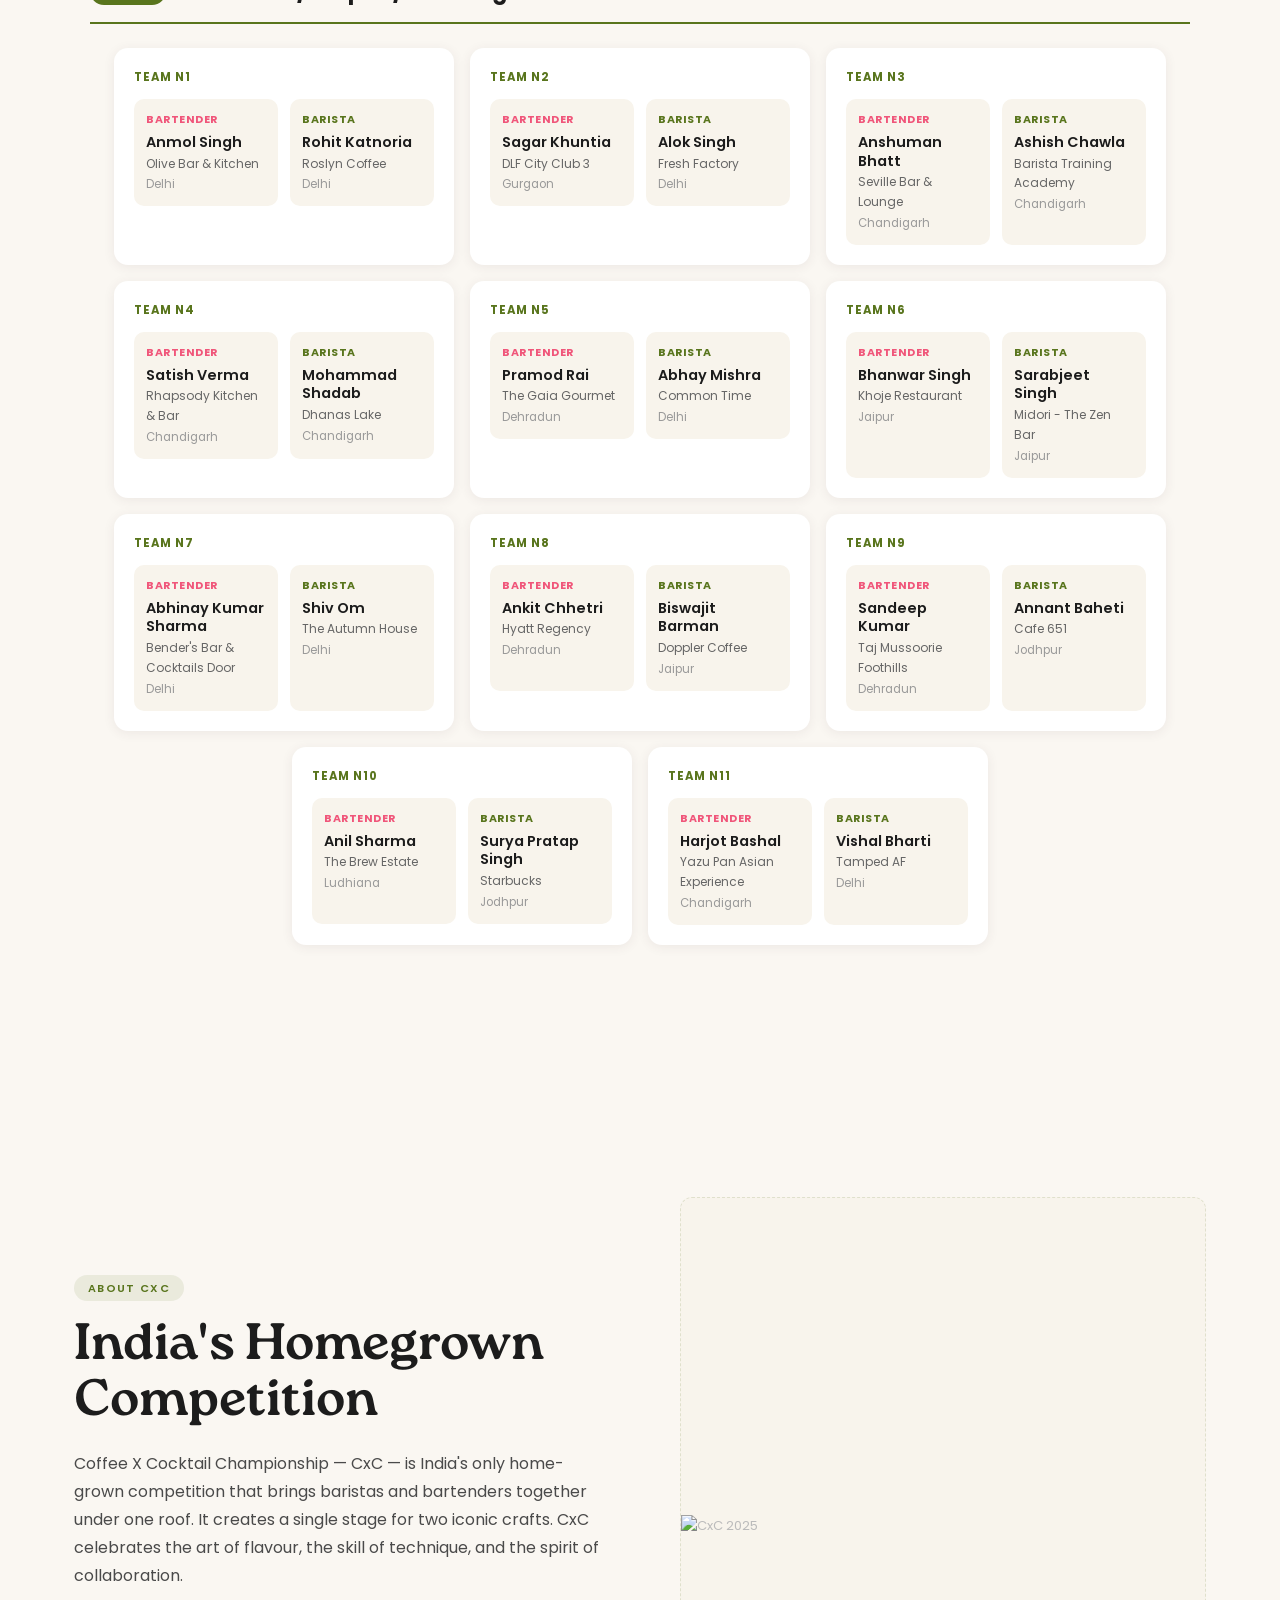
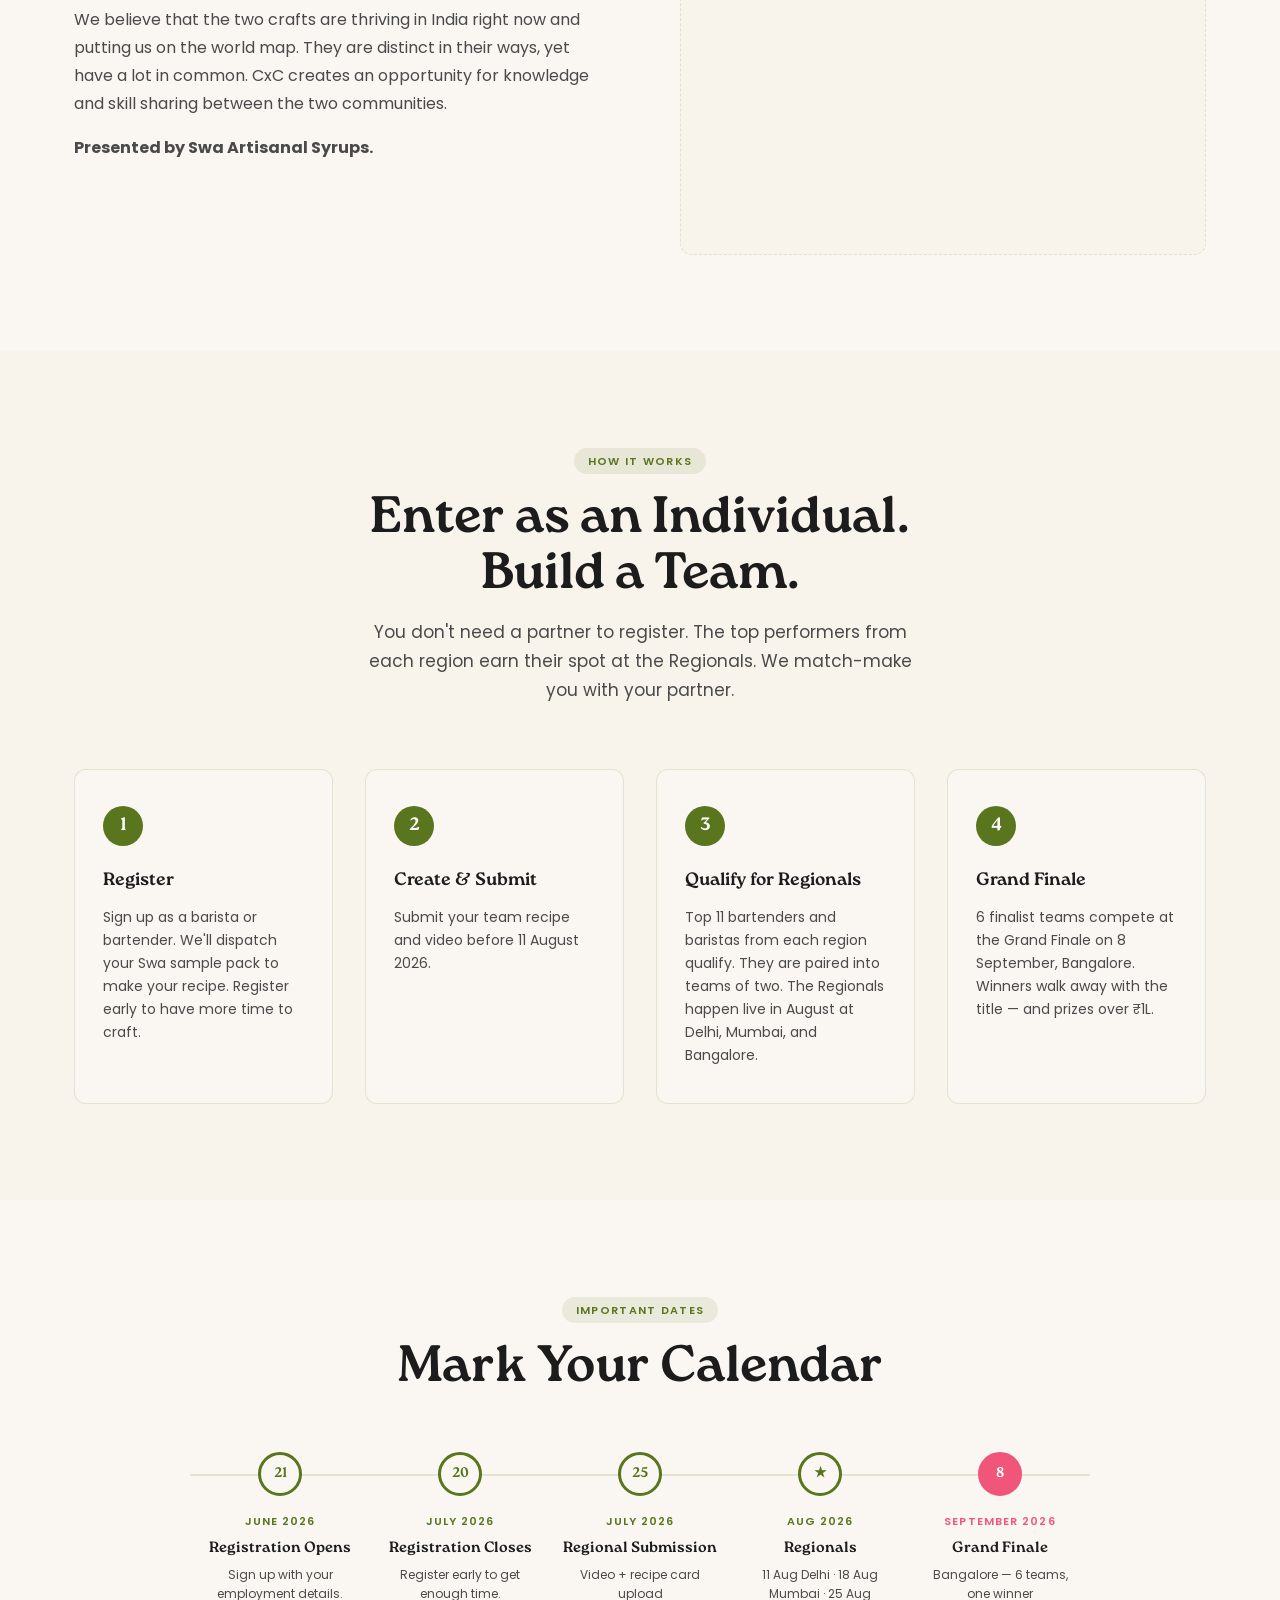
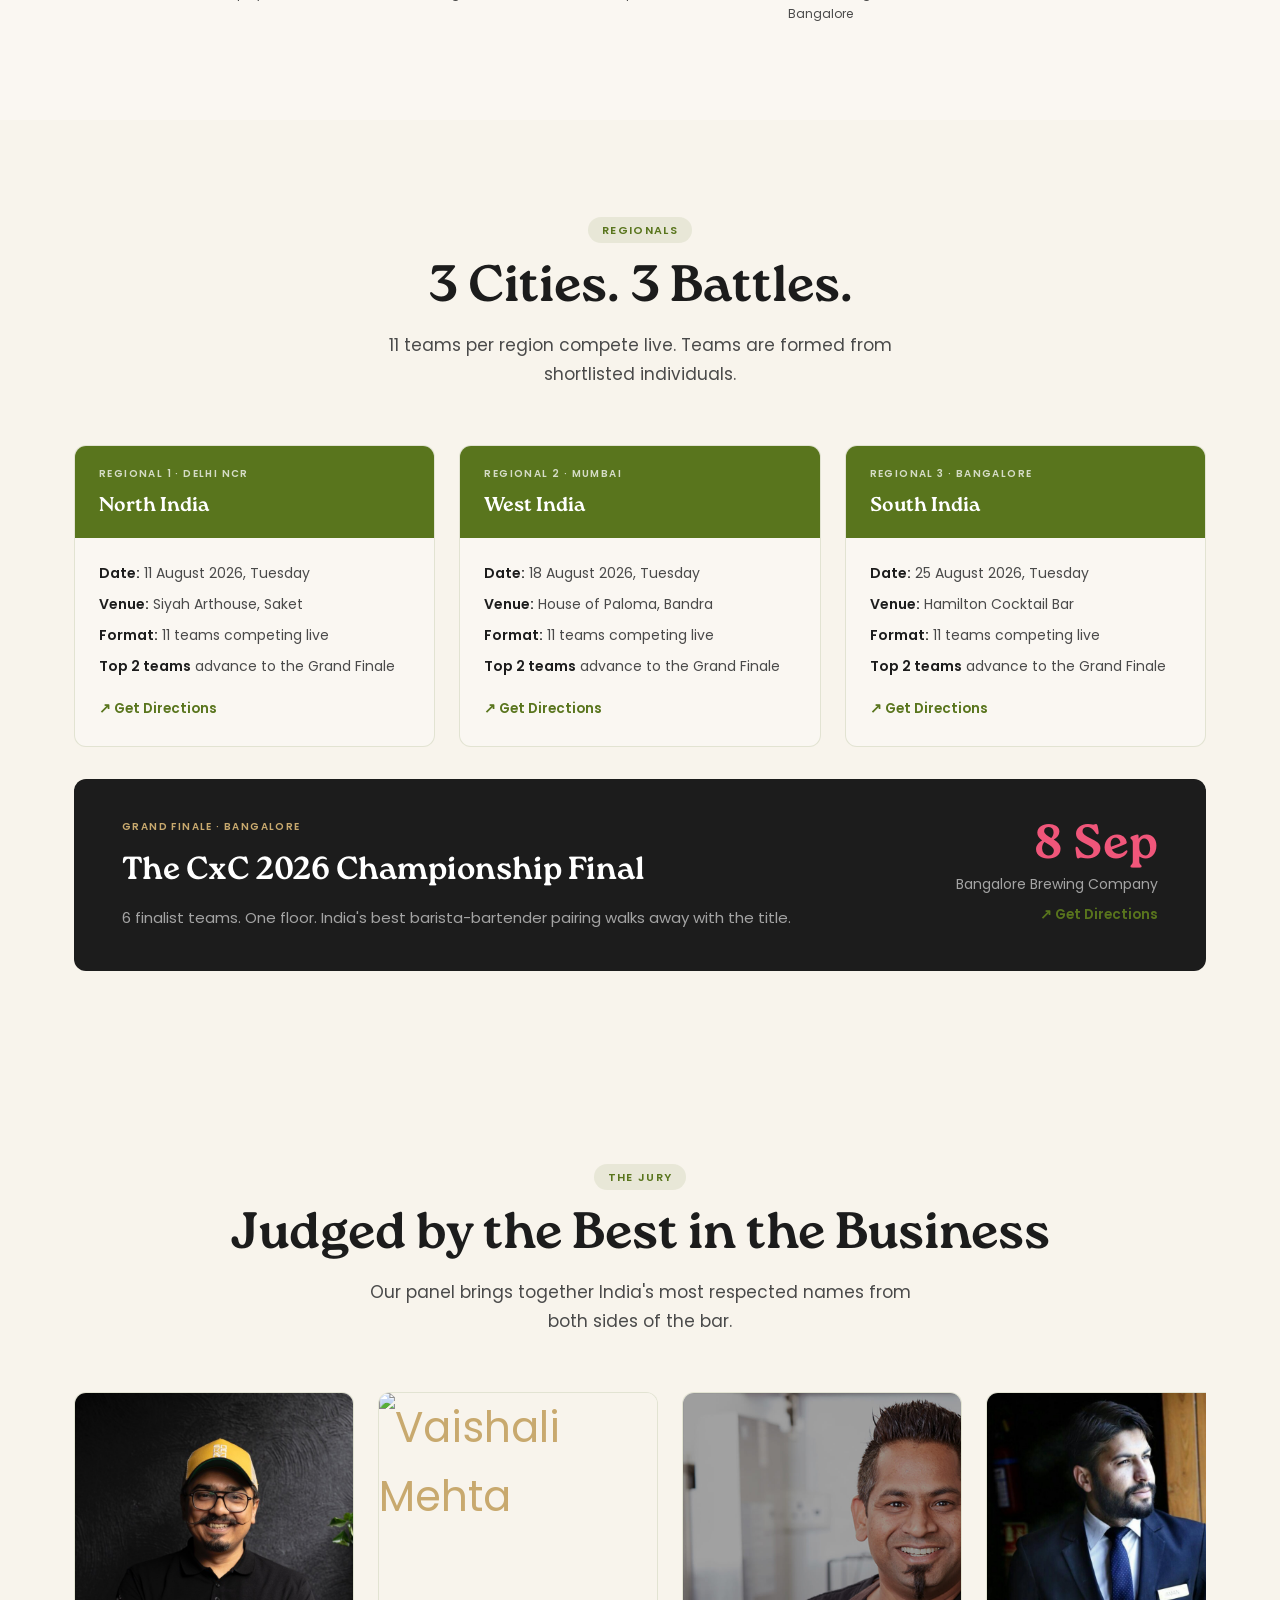
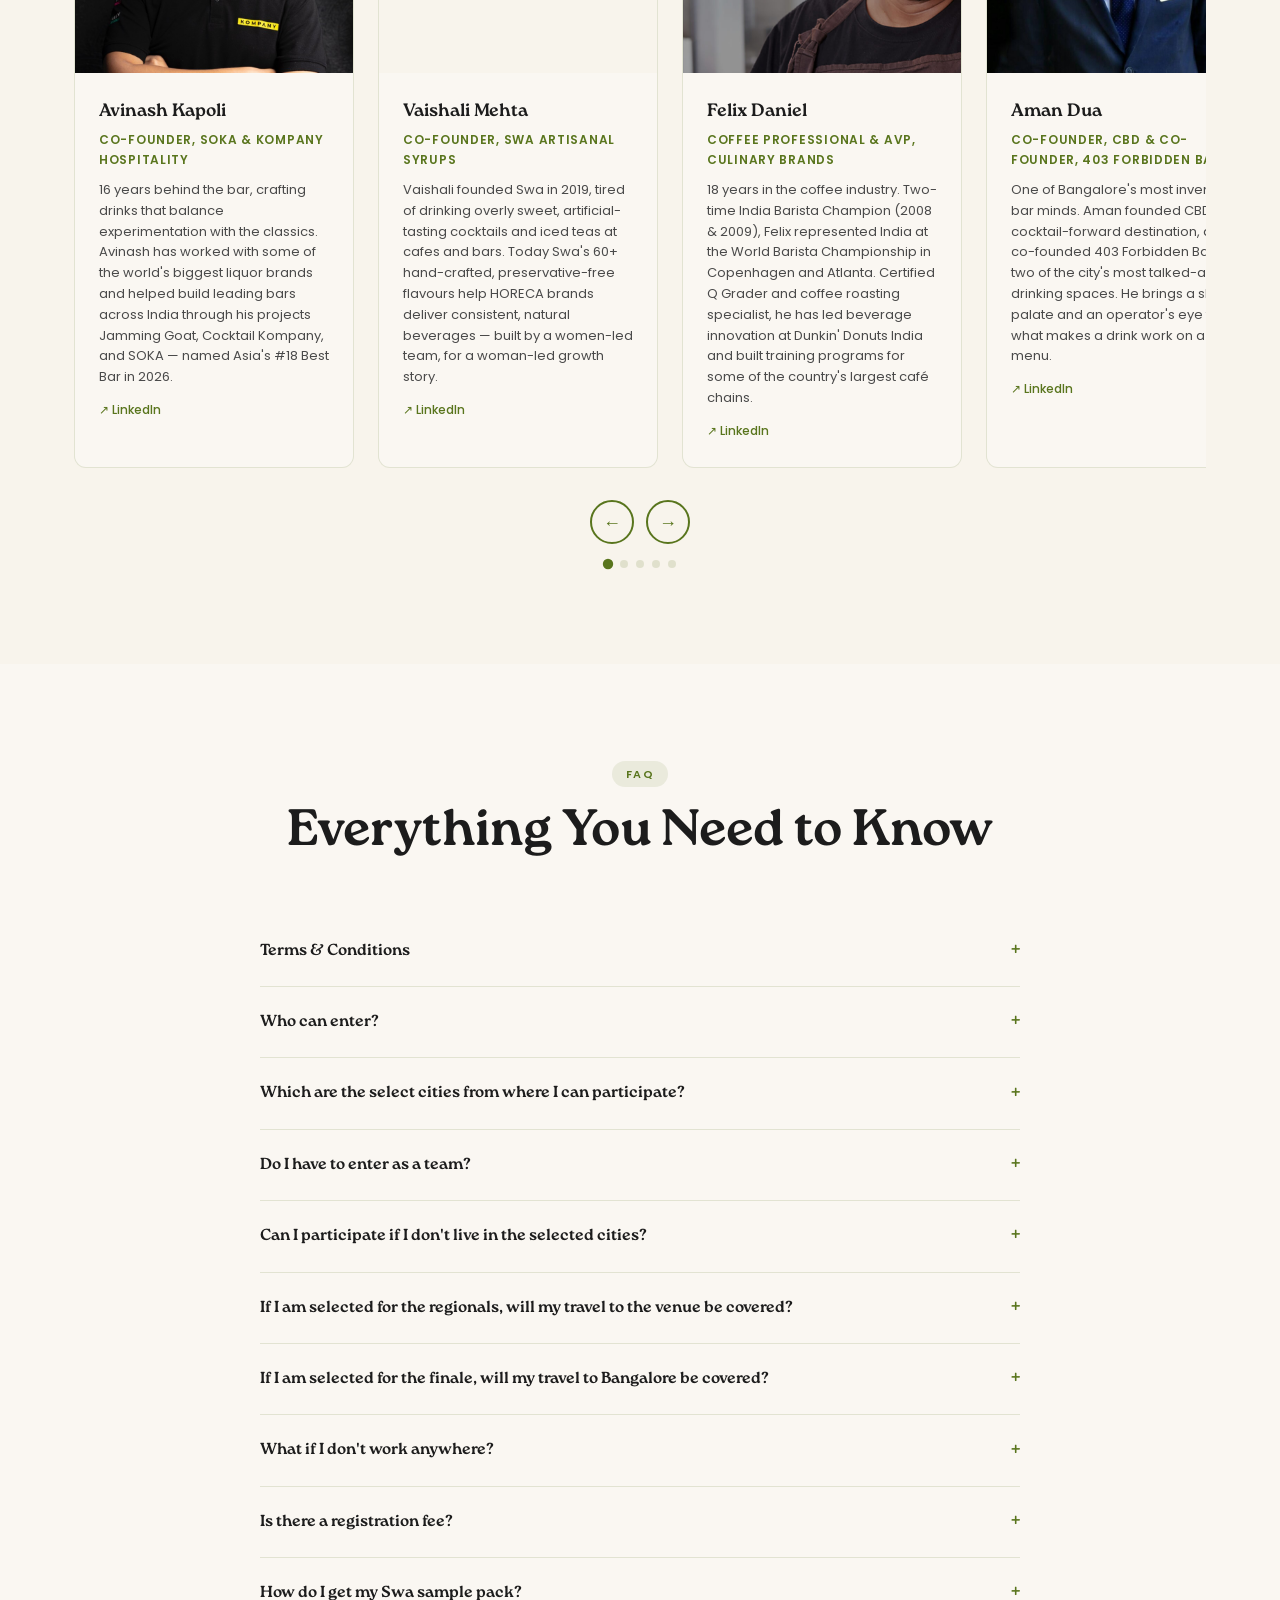
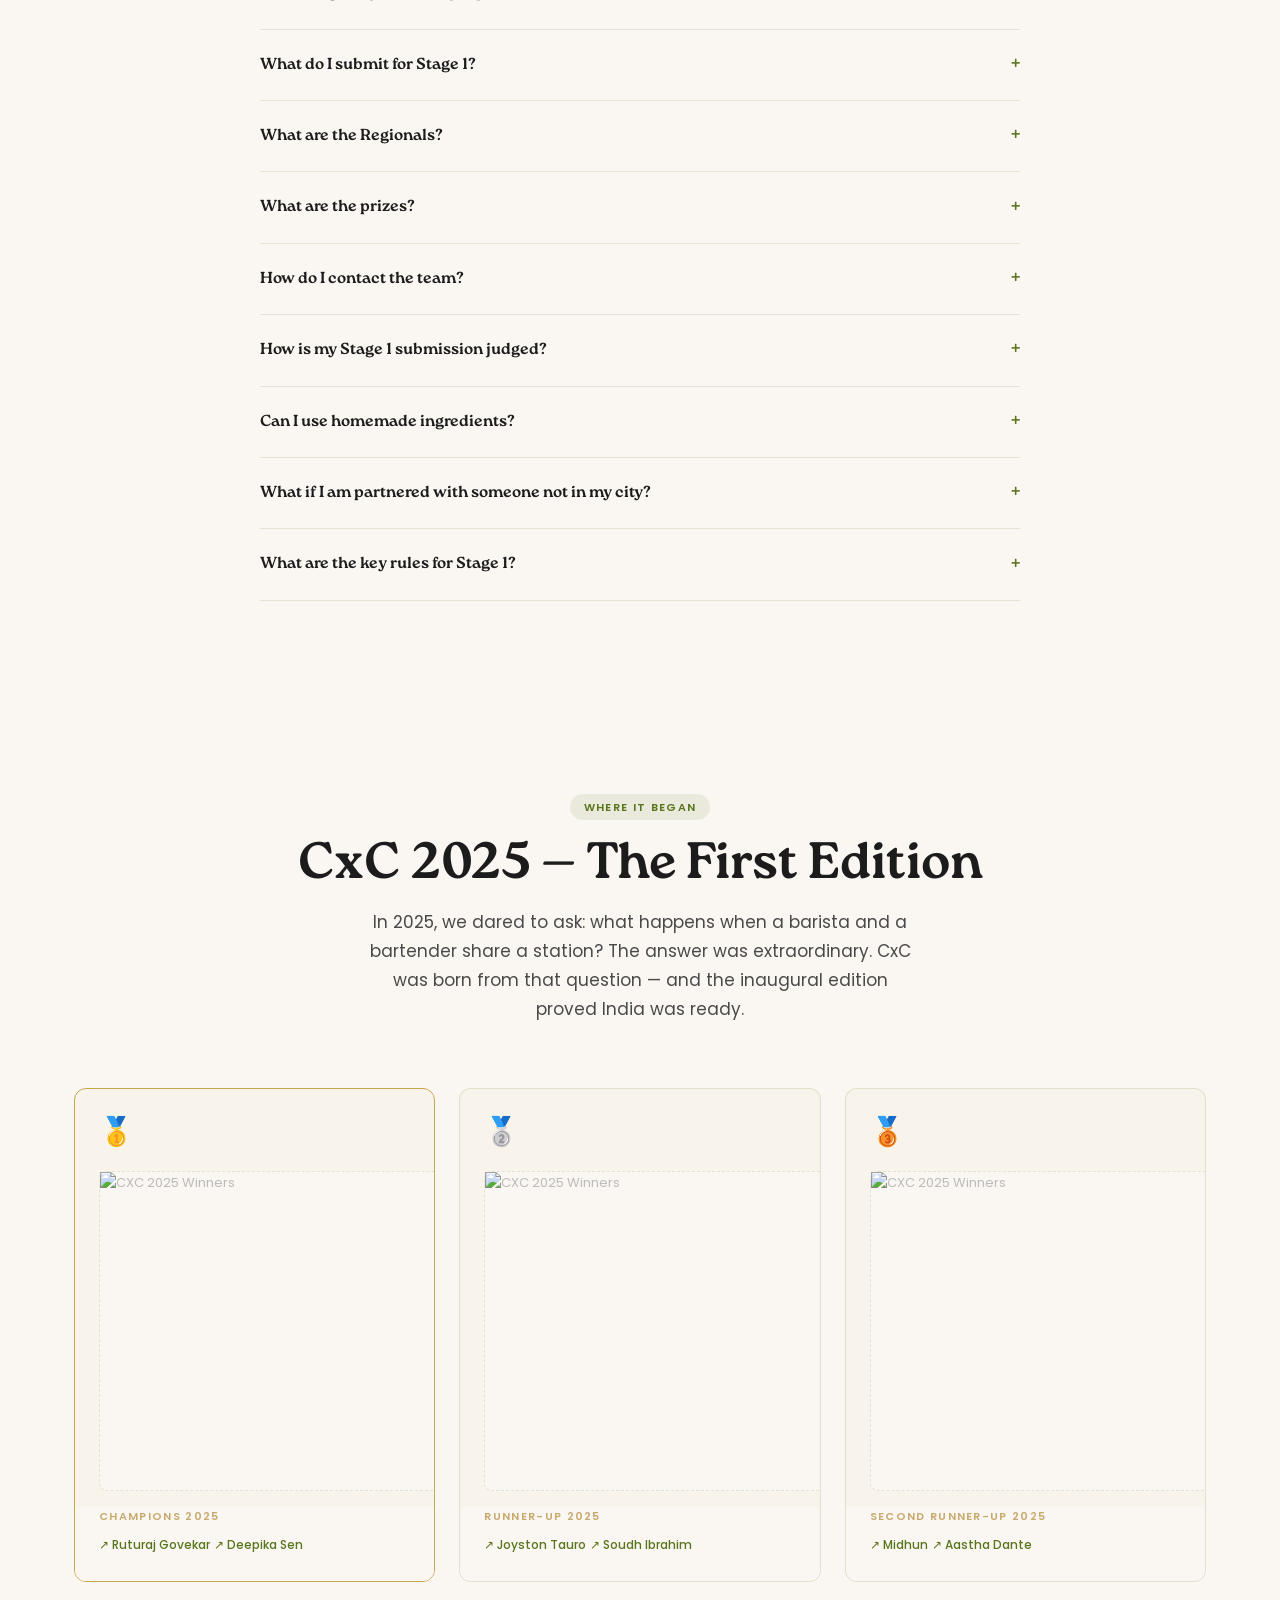
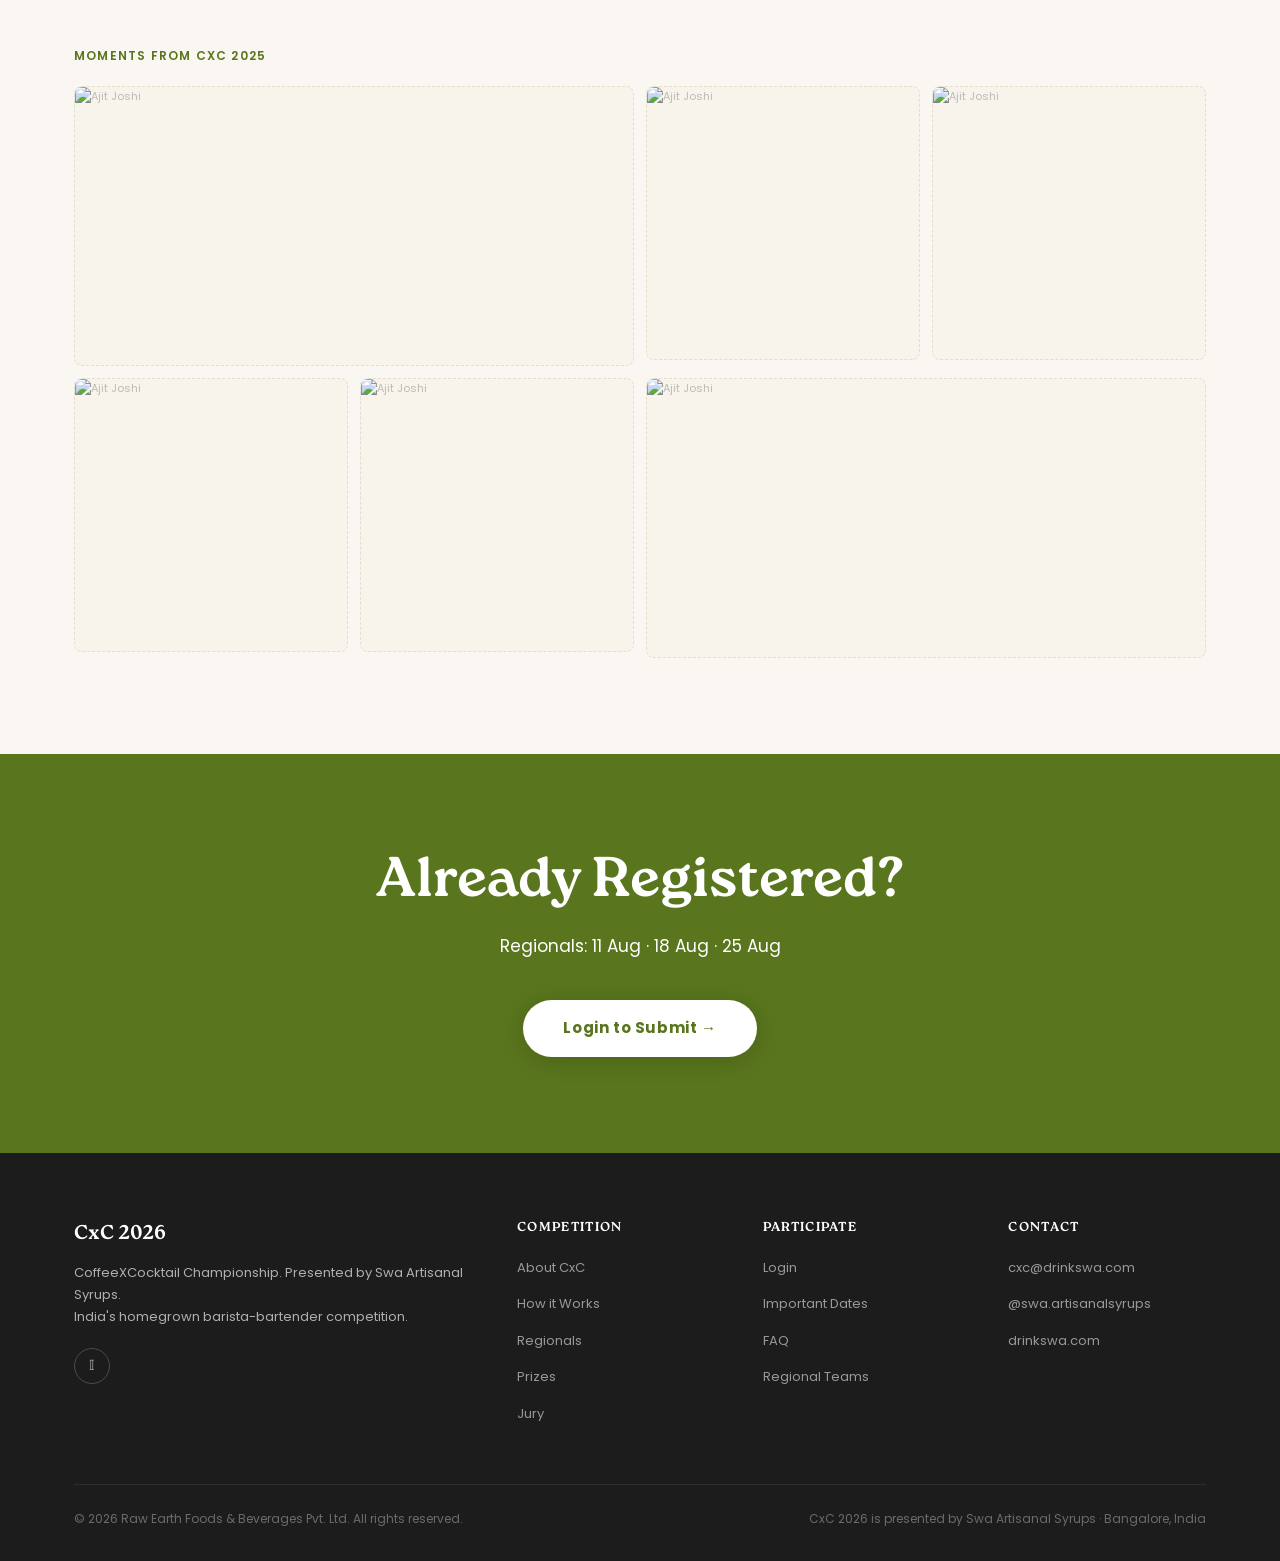
==== commit b6ff3631: "Update index.html" ====
--- a/index.html
+++ b/index.html
@@ -48,11 +48,15 @@
     .teams-section .region-title { font-size: 1.4rem; font-weight: 700; color: var(--plum); }
     .teams-section .region-meta { font-size: 0.82rem; color: #666; margin-left: auto; }
     .teams-section .teams-grid {
-      display: grid;
-      grid-template-columns: repeat(auto-fill, minmax(320px, 1fr));
-      gap: 16px;
+      display: flex !important;
+      flex-wrap: wrap !important;
+      justify-content: center !important;
+      gap: 16px !important;
     }
     .teams-section .team-card {
+      flex: 1 1 320px !important;
+      width: 320px !important;
+      max-width: 340px !important;
       background: #fff;
       border-radius: 14px;
       padding: 20px;
@@ -494,13 +498,6 @@
         </div>
       </div>
 
-    </div>
-  </div>
-
-
-  <!-- NORTH TEAM 11 -->
-  <div class="region-block" style="margin-top:-32px;">
-    <div class="teams-grid">
       <div class="team-card">
         <div class="team-number">Team N11</div>
         <div class="team-members">
@@ -518,8 +515,10 @@
           </div>
         </div>
       </div>
+
     </div>
   </div>
+
       </div>
 
       <div class="region-panel" id="panel-south">
@@ -712,13 +711,6 @@
         </div>
       </div>
 
-    </div>
-  </div>
-
-
-  <!-- SOUTH TEAM 11 -->
-  <div class="region-block" style="margin-top:-32px;">
-    <div class="teams-grid">
       <div class="team-card">
         <div class="team-number">Team S11</div>
         <div class="team-members">
@@ -736,8 +728,10 @@
           </div>
         </div>
       </div>
+
     </div>
   </div>
+
       </div>
 
       <div class="region-panel" id="panel-west">
@@ -930,13 +924,6 @@
         </div>
       </div>
 
-    </div>
-  </div>
-
-
-  <!-- WEST TEAM 11 -->
-  <div class="region-block" style="margin-top:-32px;">
-    <div class="teams-grid">
       <div class="team-card">
         <div class="team-number">Team W11</div>
         <div class="team-members">
@@ -954,6 +941,7 @@
           </div>
         </div>
       </div>
+
     </div>
   </div>
       </div>
@@ -1210,7 +1198,7 @@
           <div class="judge-info">
             <div class="judge-name">Avinash Kapoli</div>
             <div class="judge-role">Co-Founder, SOKA & Kompany Hospitality</div>
-            <p class="judge-bio">17 years behind the bar. Co-founder of SOKA, Bangalore's celebrated cocktail destination, and Kompany Hospitality. A pioneer of experimental Indian mixology.</p>
+            <p class="judge-bio">16 years behind the bar, crafting drinks that balance experimentation with the classics. Avinash has worked with some of the world's biggest liquor brands and helped build leading bars across India through his projects Jamming Goat, Cocktail Kompany, and SOKA — named Asia's #18 Best Bar in 2026.</p>
             <a class="judge-li" href="https://in.linkedin.com/in/avinash-kapoli-38511425" target="_blank">↗ LinkedIn</a>
           </div>
         </div>
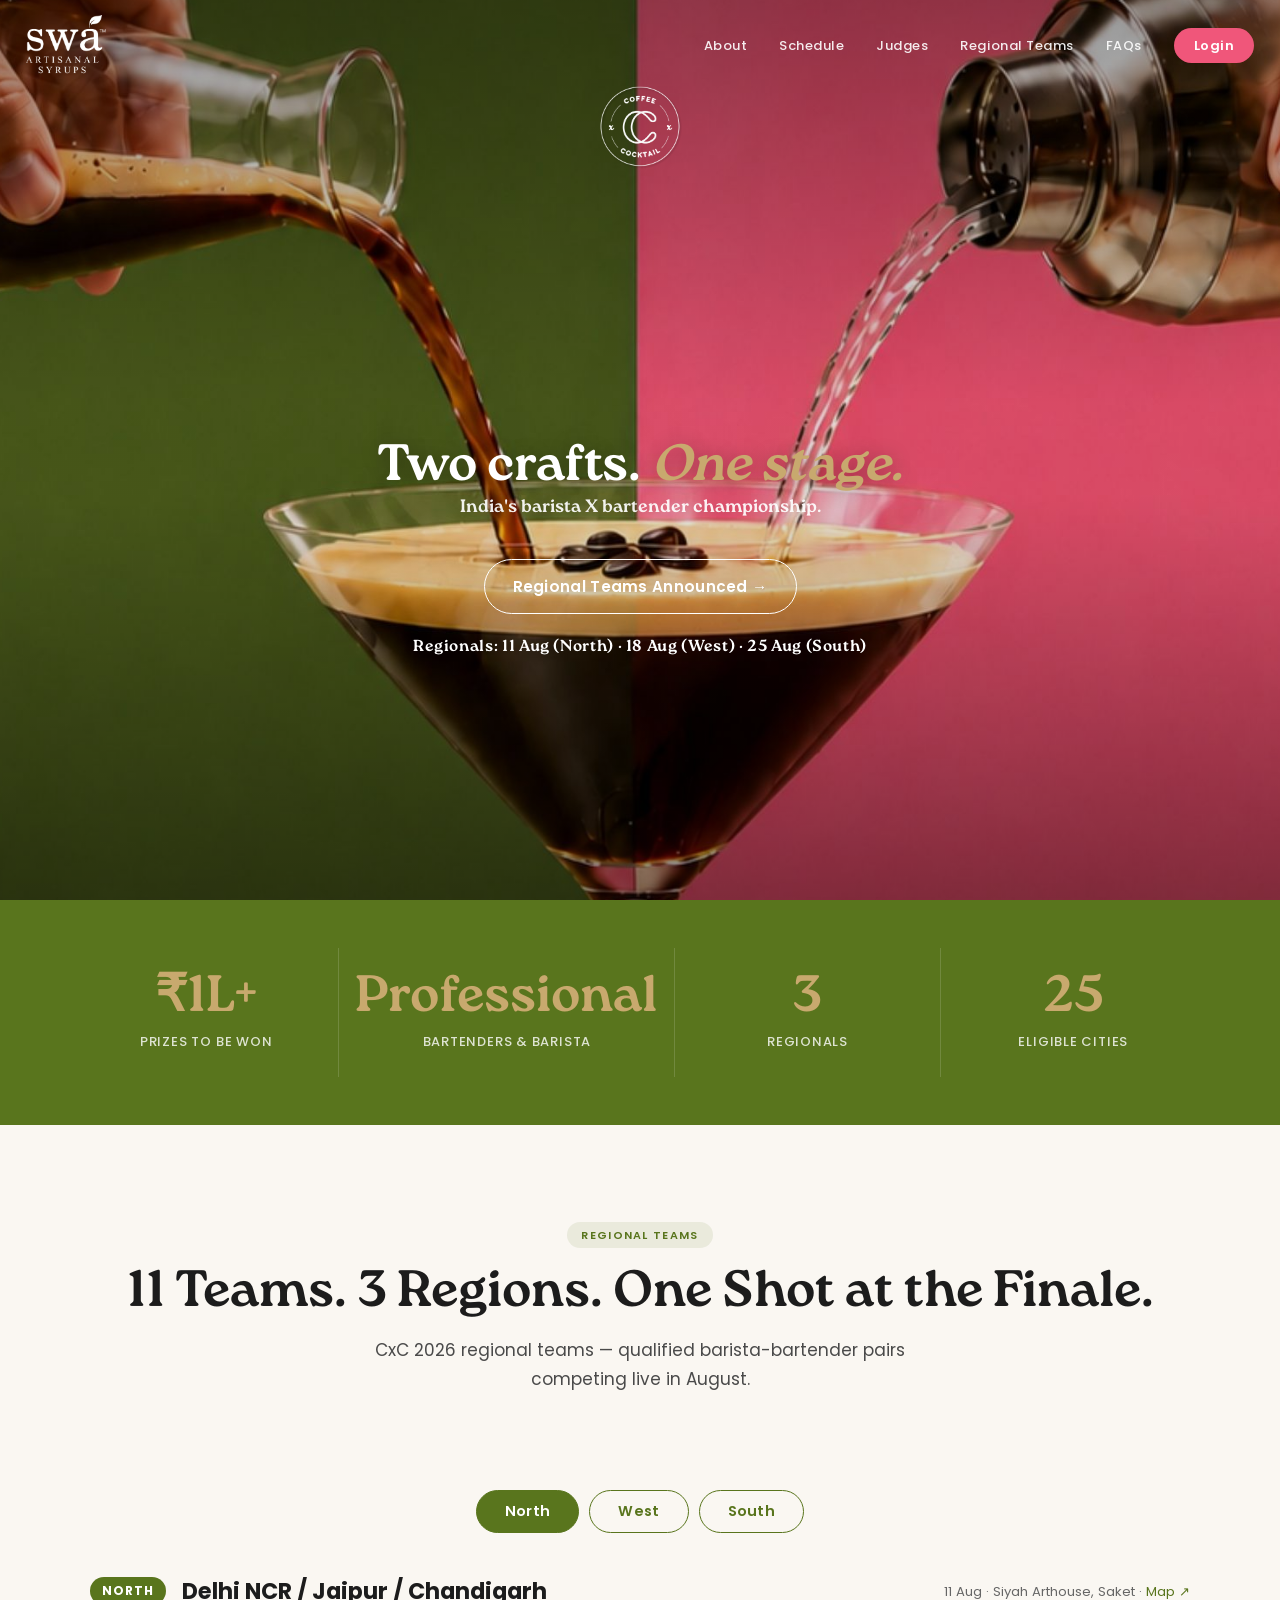
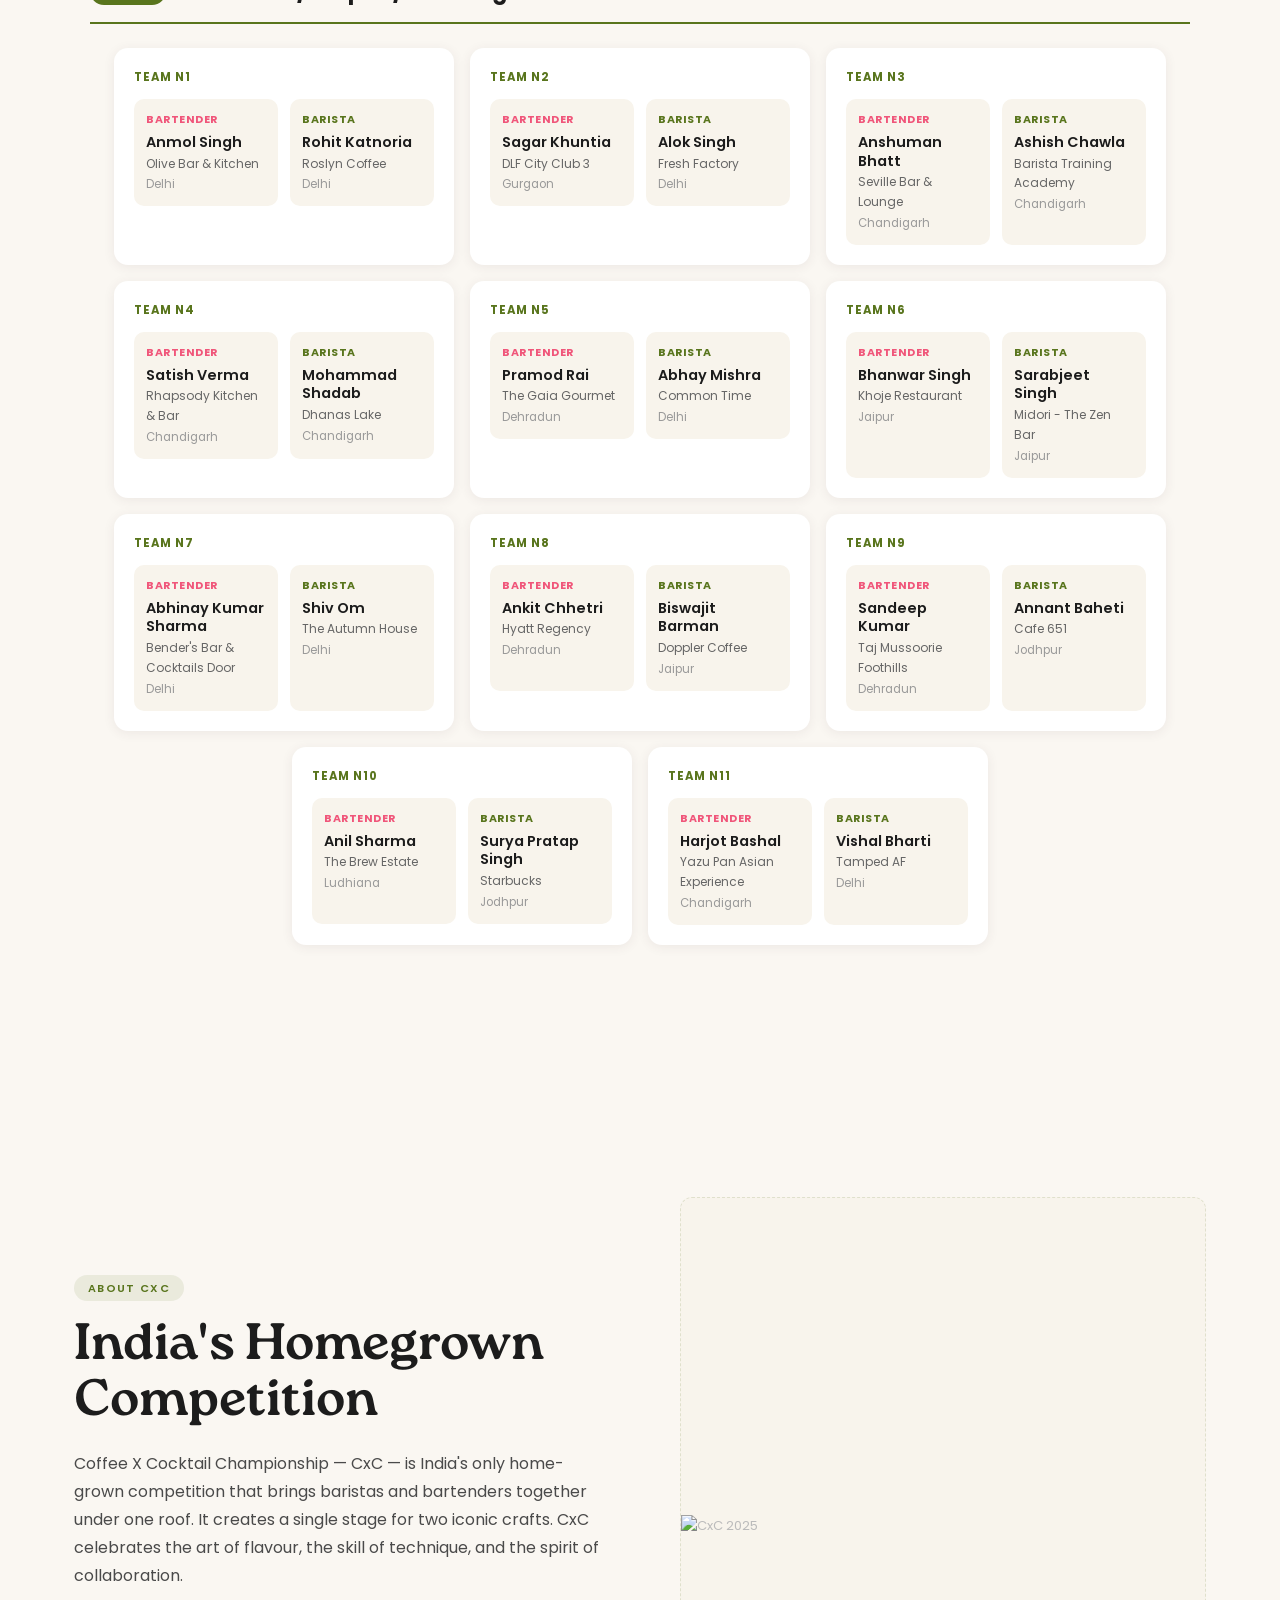
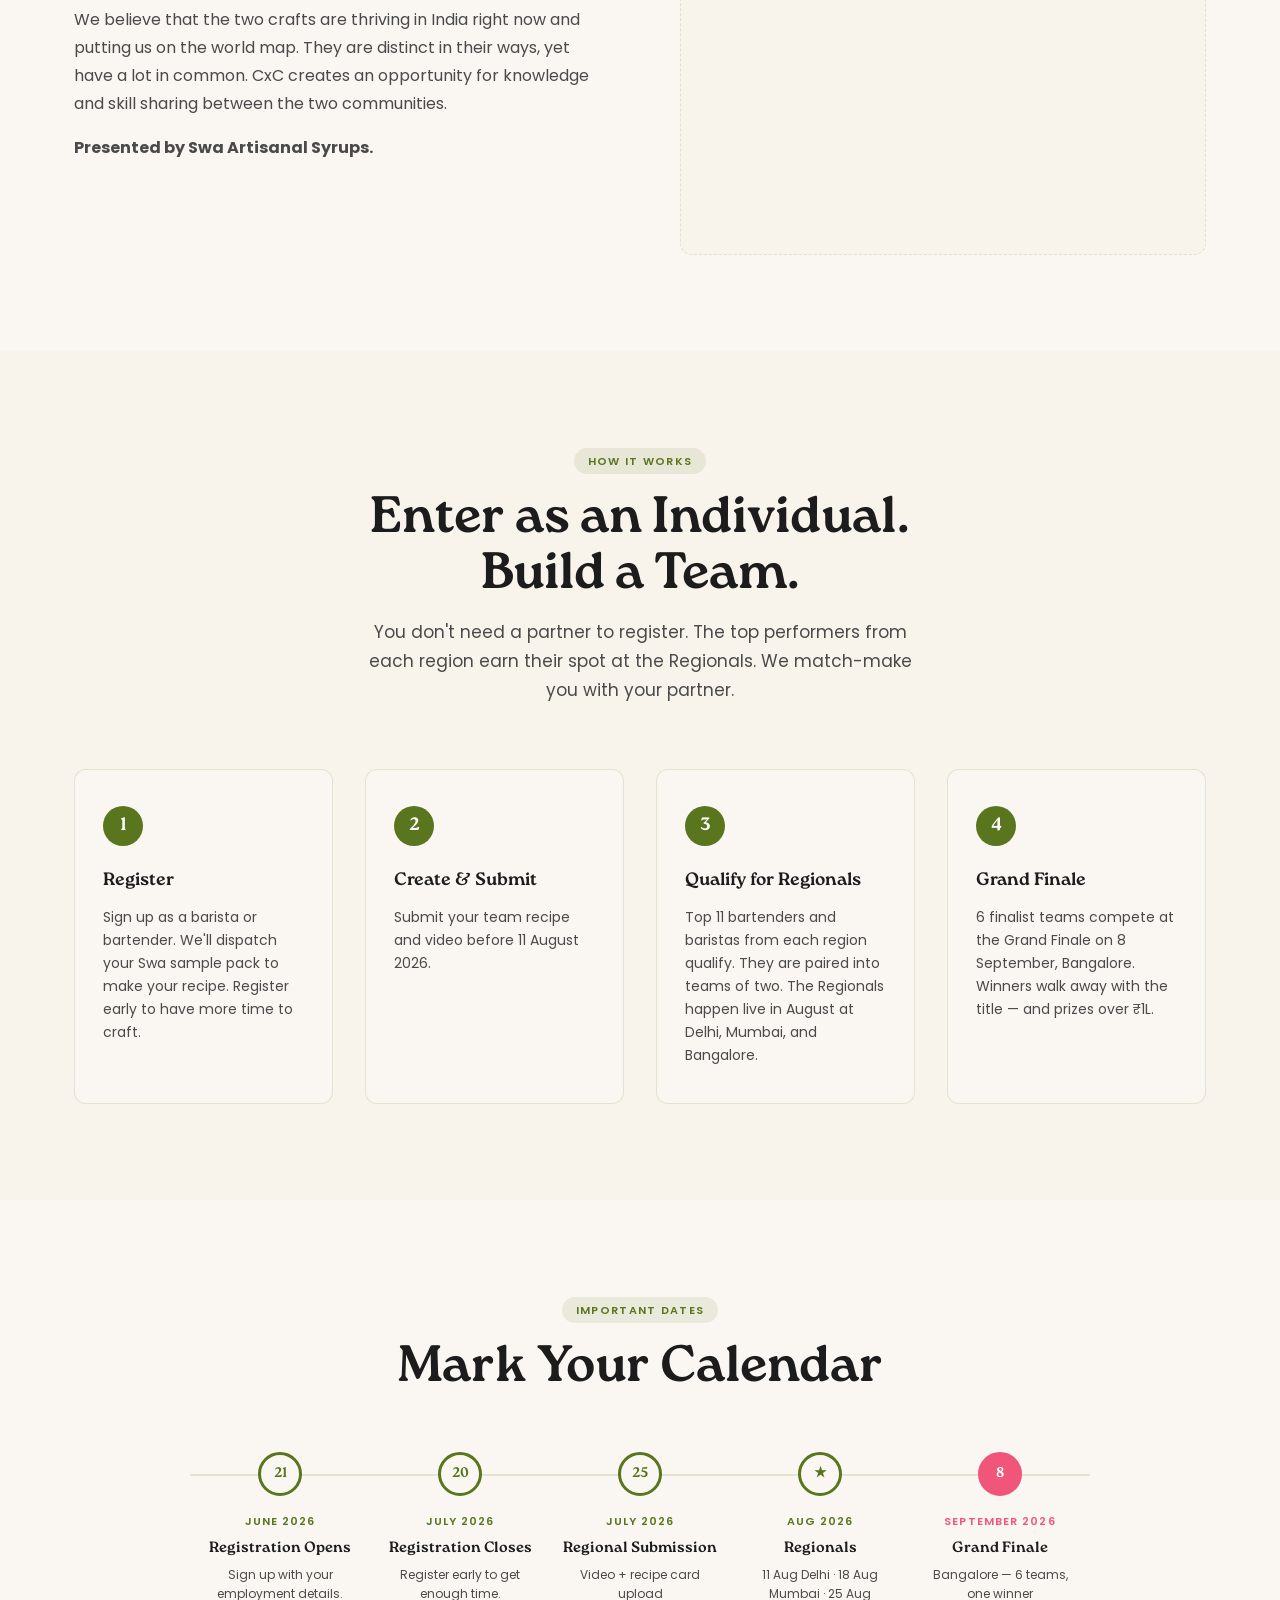
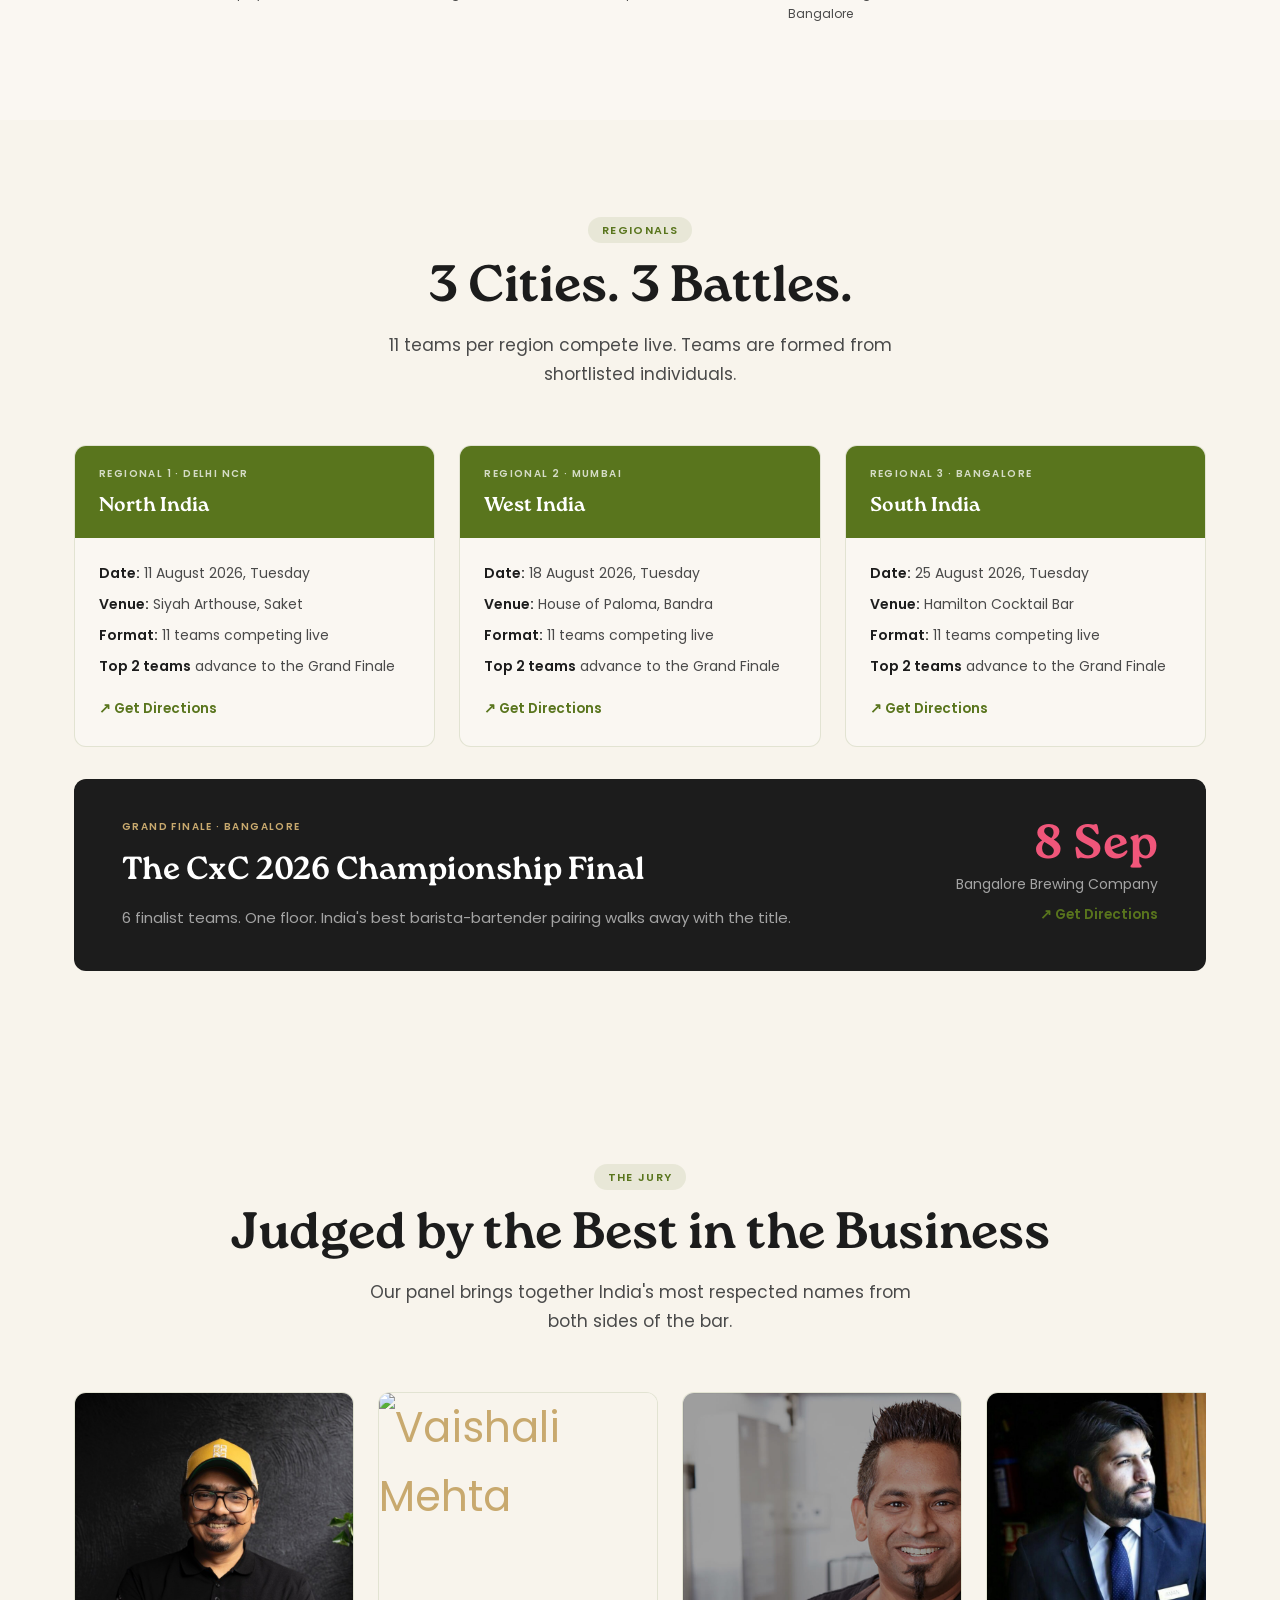
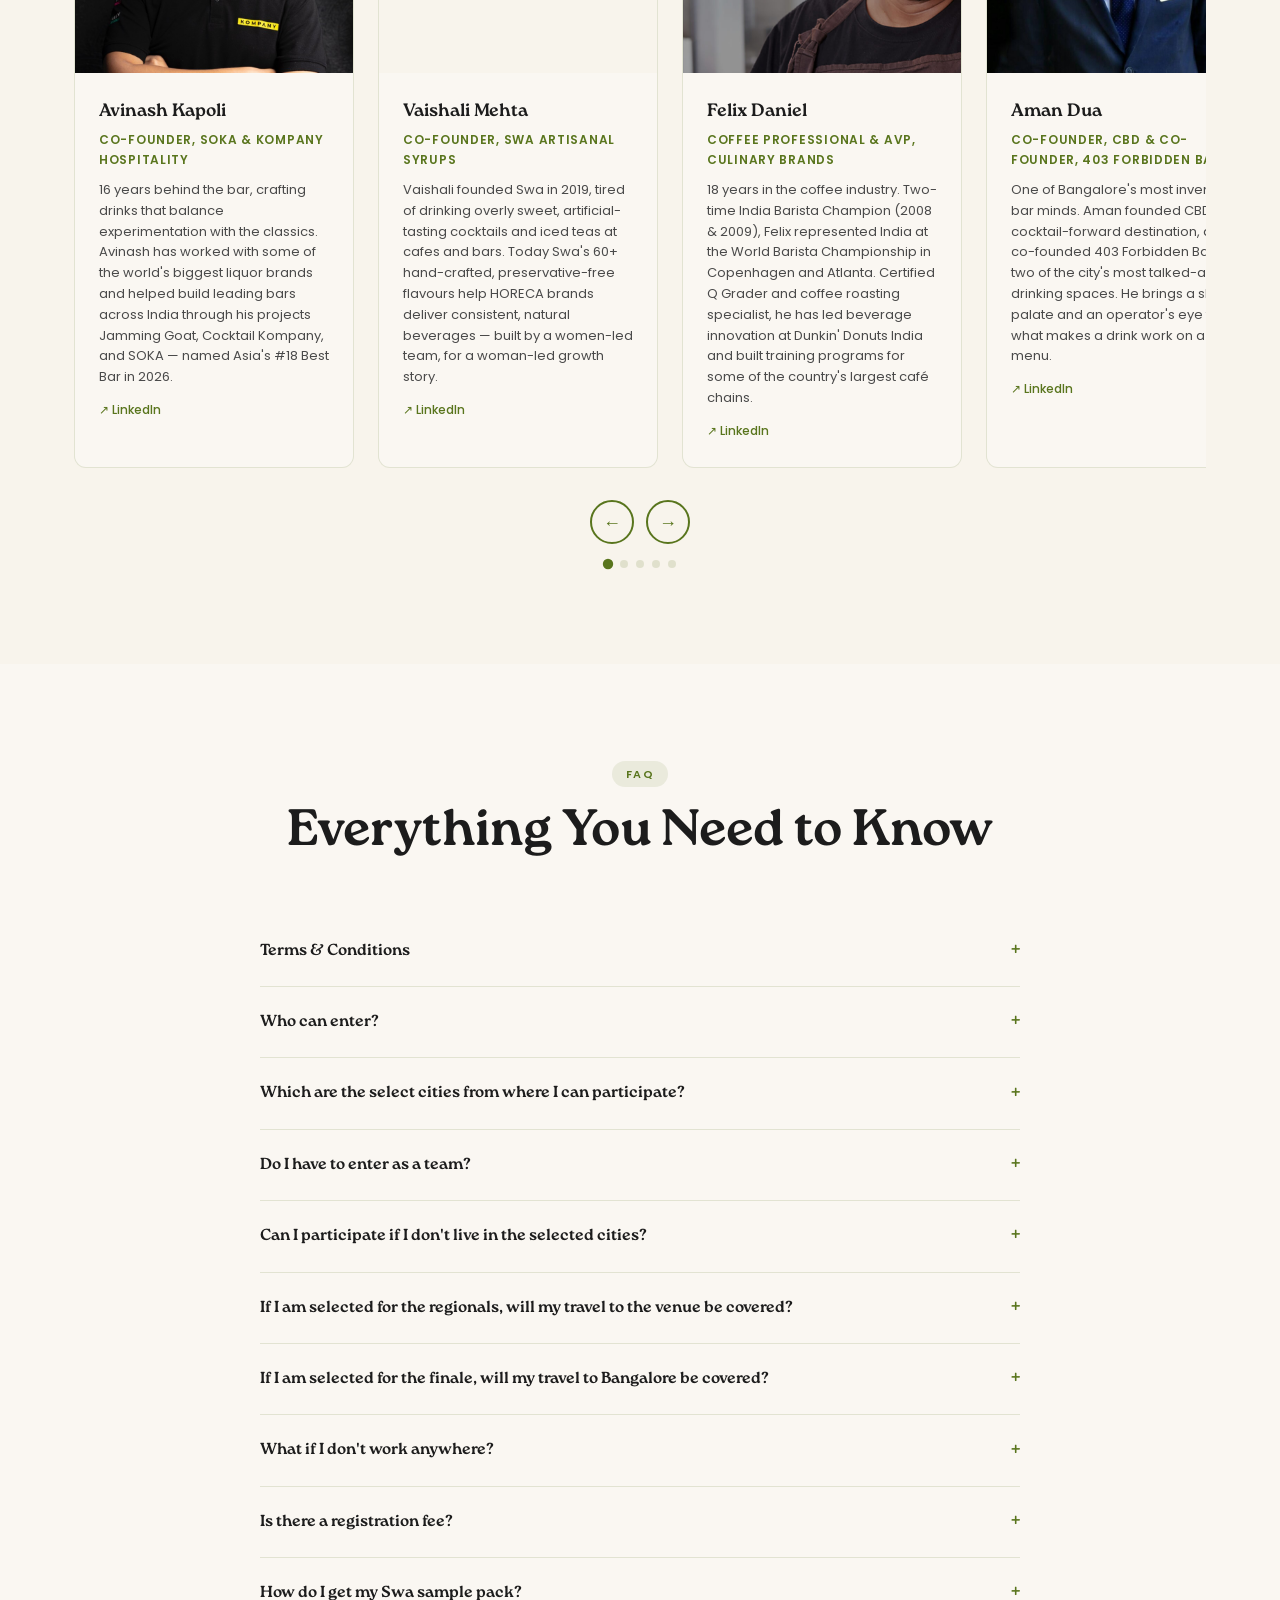
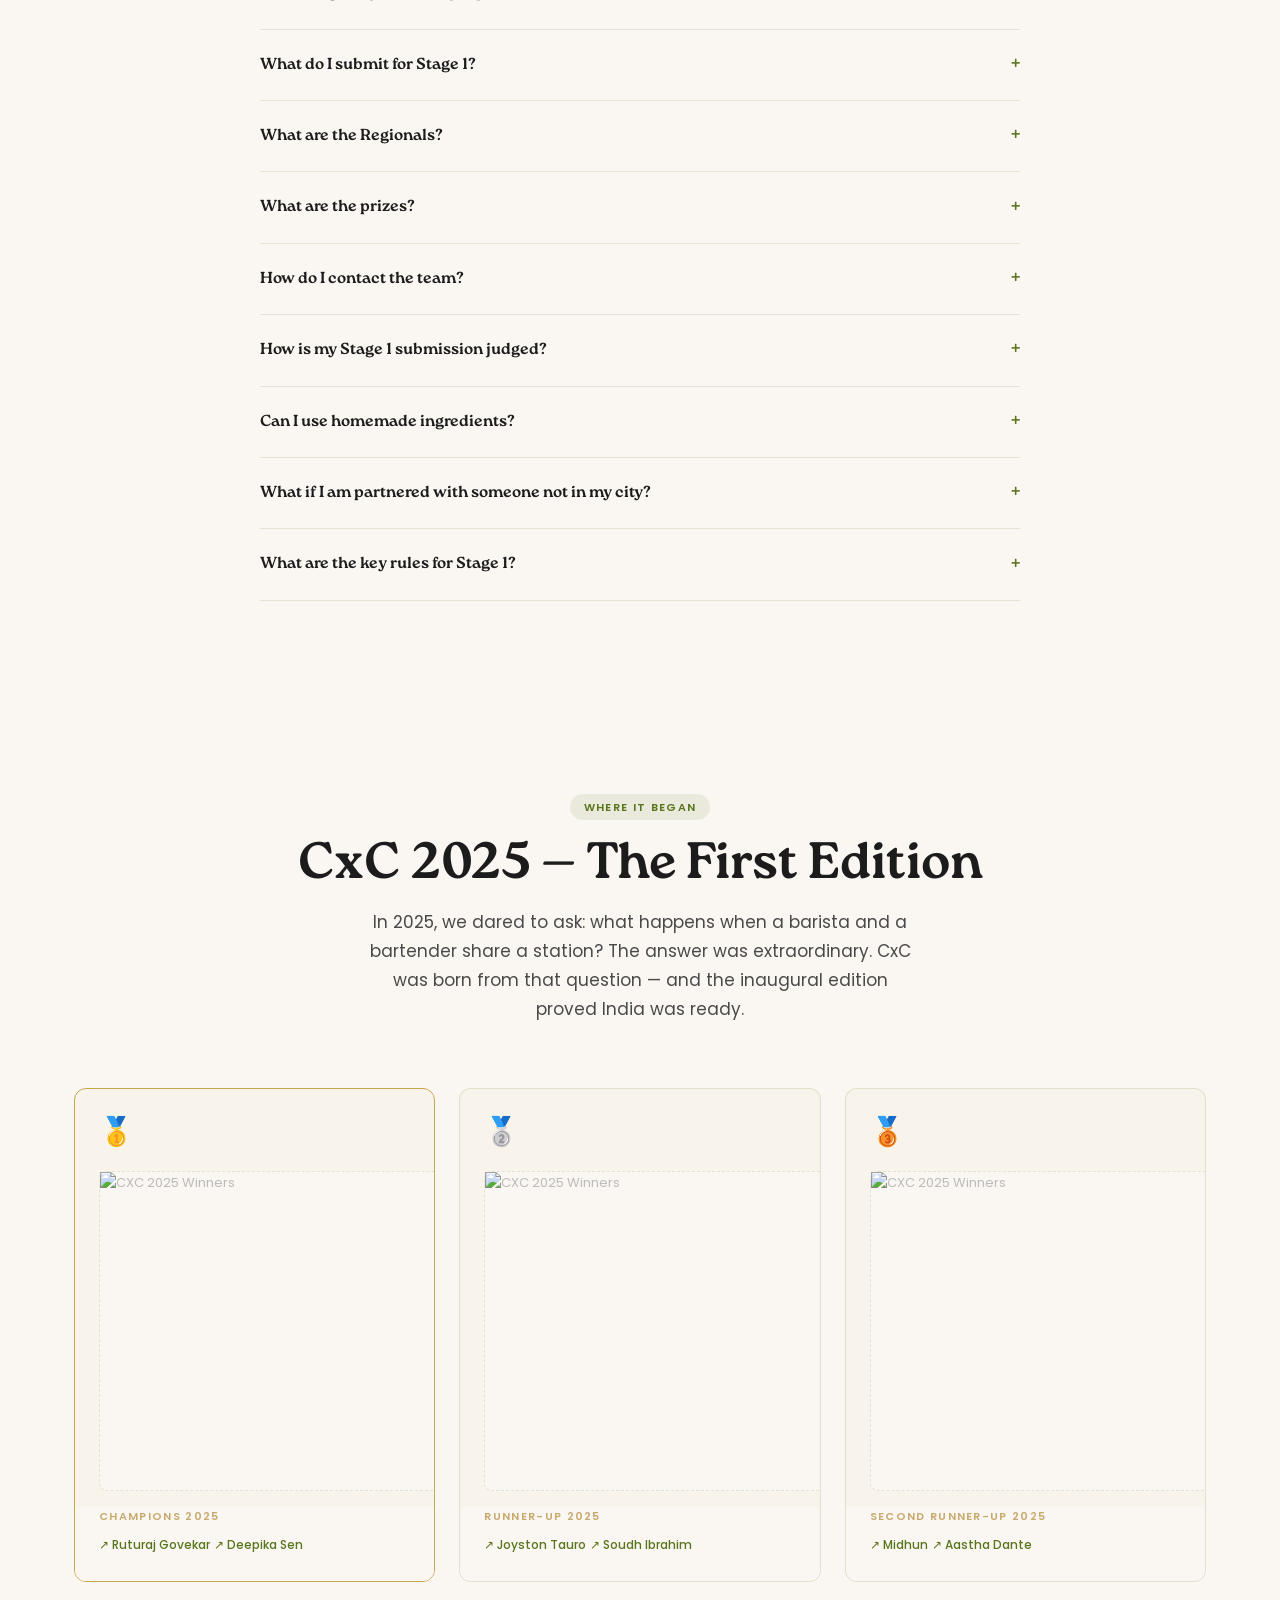
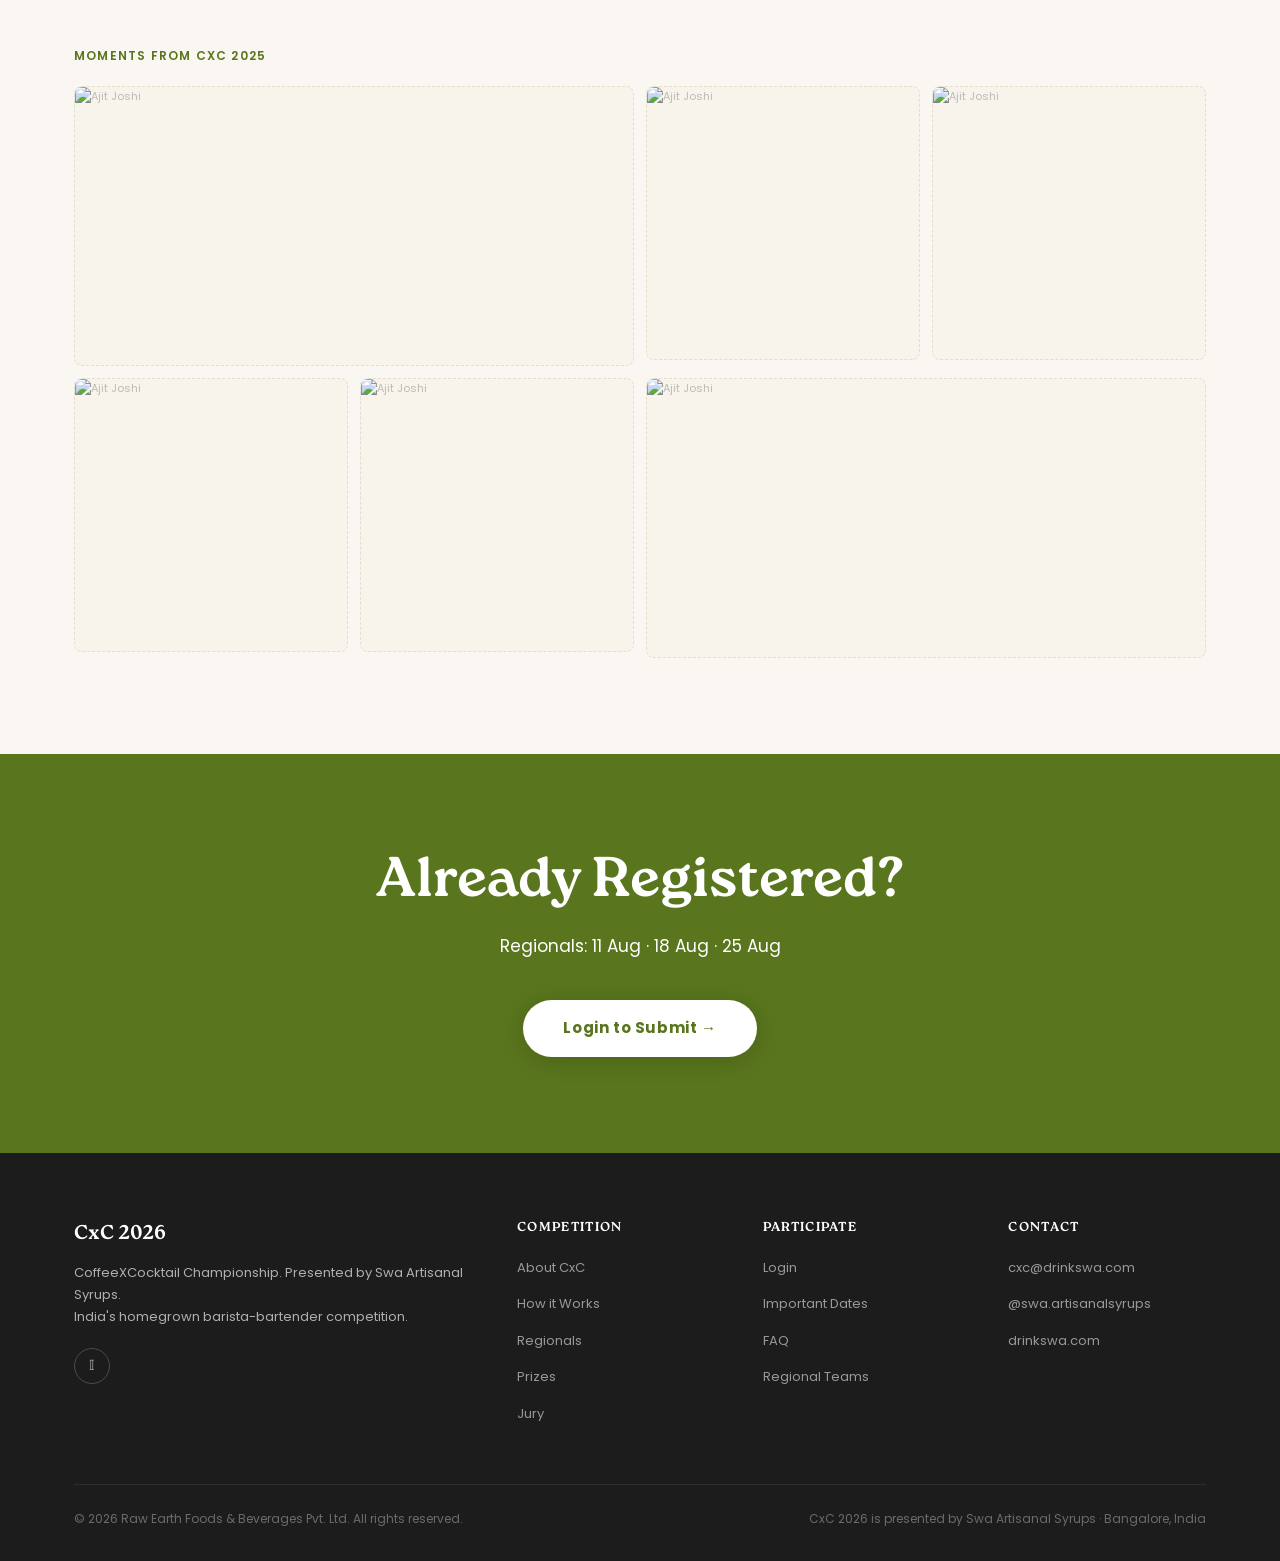
==== commit c0fce5dd: "Update index.html" ====
--- a/index.html
+++ b/index.html
@@ -125,6 +125,15 @@
       .teams-section .team-members { flex-direction: column; }
       .teams-section .region-meta { display: none; }
     }
+
+    /* Hero fixes */
+    #cxcLogoFloat {
+      width: 90px !important;
+      height: auto !important;
+    }
+    .hero-content {
+      margin-top: -60px !important;
+    }
   </style>
   <!-- Preload hero image -->
   <link rel="preload" as="image" href="assets/images/CXC_2026.jpg" />
@@ -254,7 +263,7 @@
       <span class="hero-badge">Prizes Over ₹1L</span>
     </div> -->
 
-    <div style="display:flex;gap:12px;flex-wrap:wrap;align-items:center;margin-bottom:8px;">
+    <div class="hero-cta-row" style="display:flex;gap:12px;flex-wrap:wrap;align-items:center;justify-content:center;margin-bottom:8px;">
       <a href="#teams" style="display:inline-block;padding:14px 28px;border-radius:50px;border:1.5px solid #fff;color:#fff;font-family:'Poppins',sans-serif;font-weight:600;font-size:0.95rem;text-decoration:none;letter-spacing:0.3px;">Regional Teams Announced →</a>
     </div>
     <p class="hero-dates">
@@ -1304,7 +1313,7 @@
 
         <!-- Judge 11: Rasika Tulaskar -->
         <div class="judge-card">
-          <div class="judge-photo-placeholder"><img src="assets/images/rasika.jpg" alt="Rasika Tulaskar"/></div>
+          <div class="judge-photo-placeholder"><img src="assets/images/rasika.jpeg" alt="Rasika Tulaskar"/></div>
           <div class="judge-info">
             <div class="judge-name">Rasika Tulaskar</div>
             <div class="judge-role">Head of Coffee Education & Training, Kaapi Machines</div>
@@ -1315,7 +1324,7 @@
 
         <!-- Judge 12: Rohan Carvalho -->
         <div class="judge-card">
-          <div class="judge-photo-placeholder"><img src="assets/images/rohan.jpg" alt="Rohan Carvalho"/></div>
+          <div class="judge-photo-placeholder"><img src="assets/images/rohan.jpeg" alt="Rohan Carvalho"/></div>
           <div class="judge-info">
             <div class="judge-name">Rohan Carvalho</div>
             <div class="judge-role">Founder, Bar Square India & President, Indian Flair Bartenders Association</div>
@@ -1326,7 +1335,7 @@
 
         <!-- Judge 13: Robert Hospet -->
         <div class="judge-card">
-          <div class="judge-photo-placeholder"><img src="assets/images/robert.jpg" alt="Robert Hospet"/></div>
+          <div class="judge-photo-placeholder"><img src="assets/images/robert.jpeg" alt="Robert Hospet"/></div>
           <div class="judge-info">
             <div class="judge-name">Robert Hospet</div>
             <div class="judge-role">Portfolio Advocate – South India, Suntory Global Spirits</div>
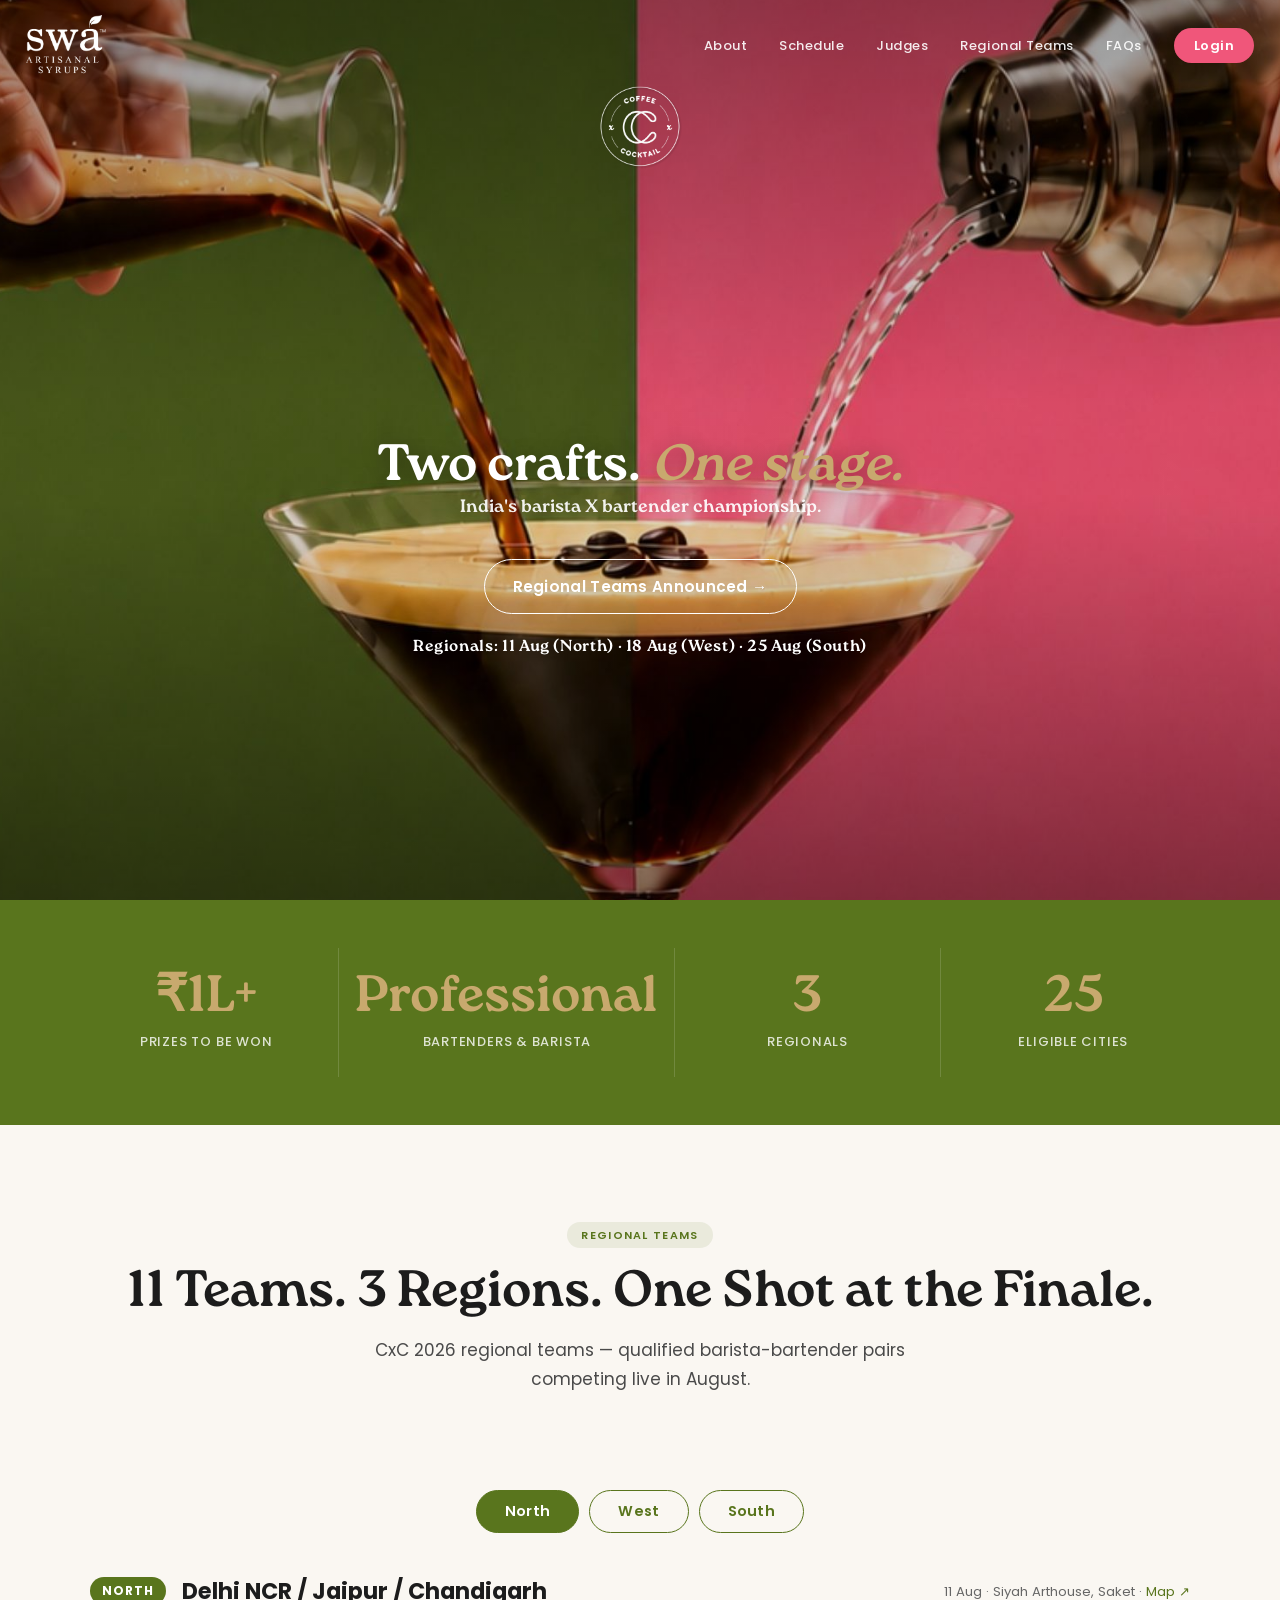
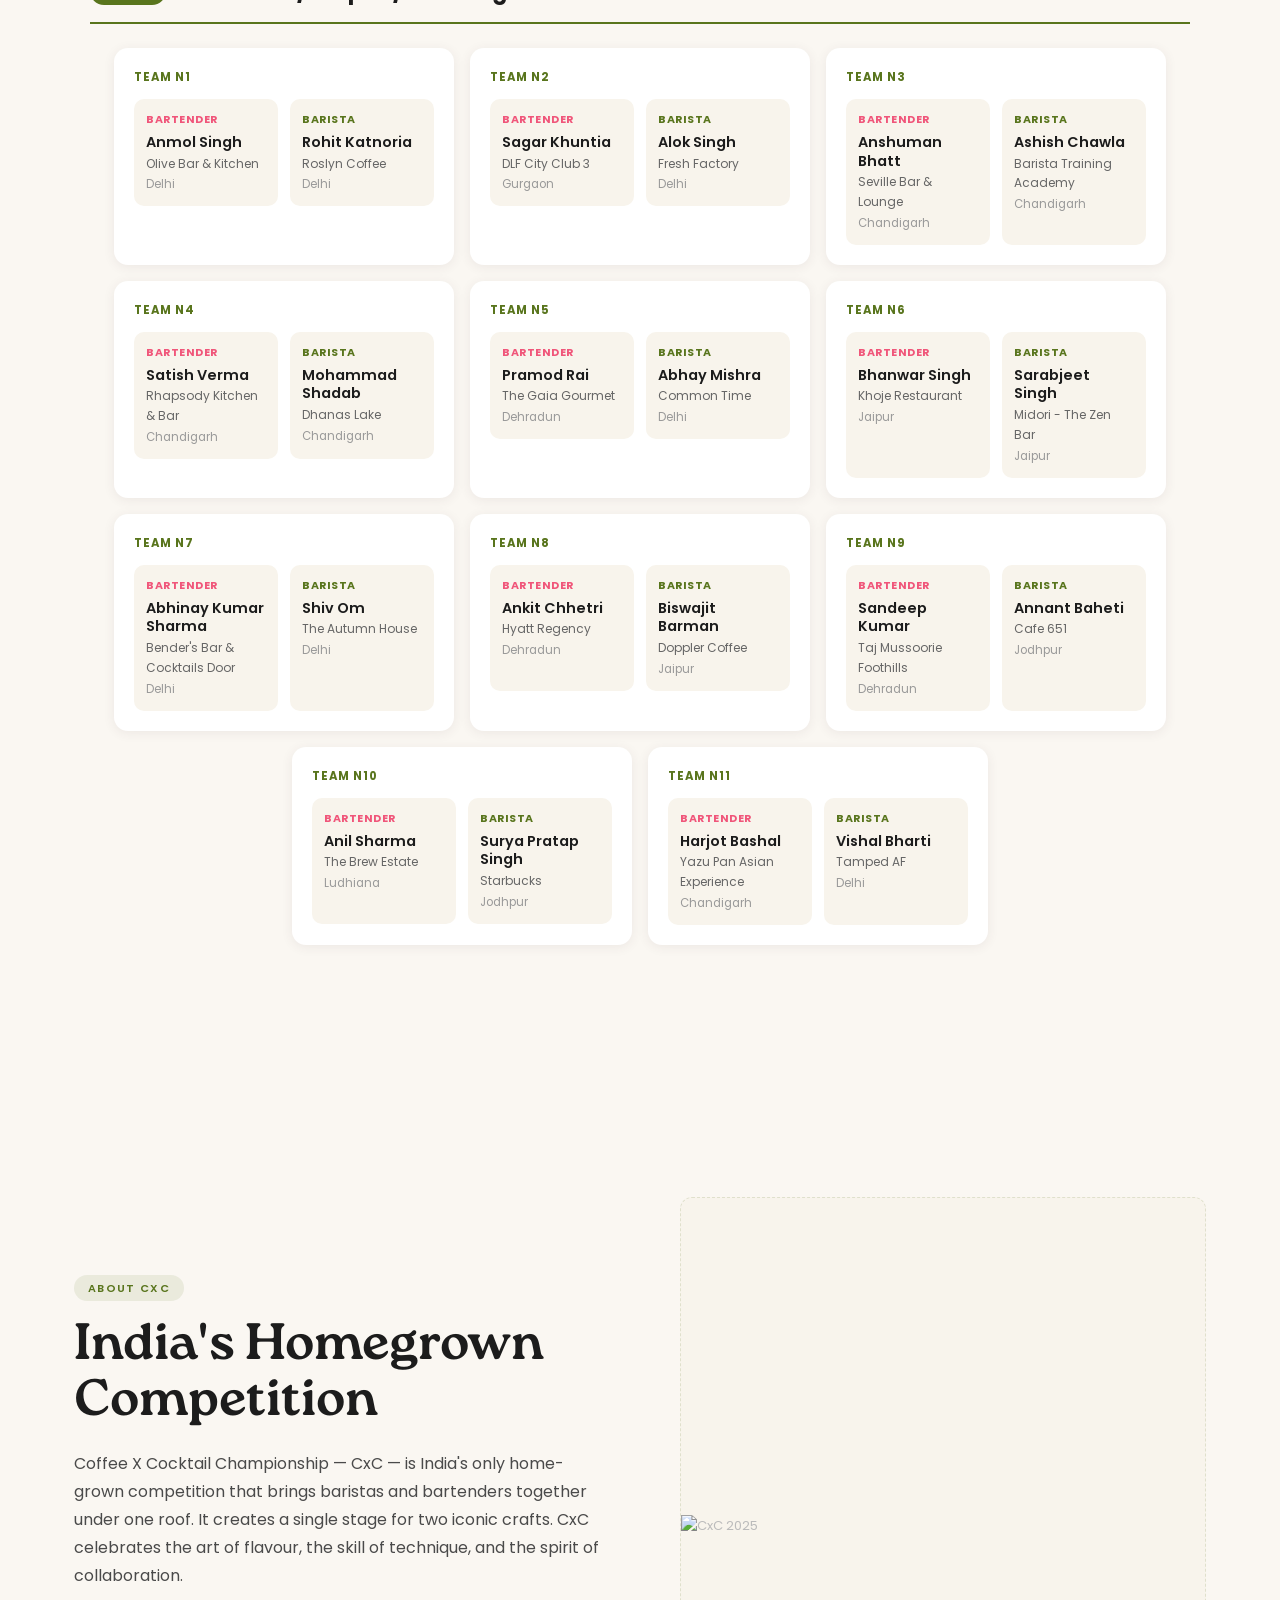
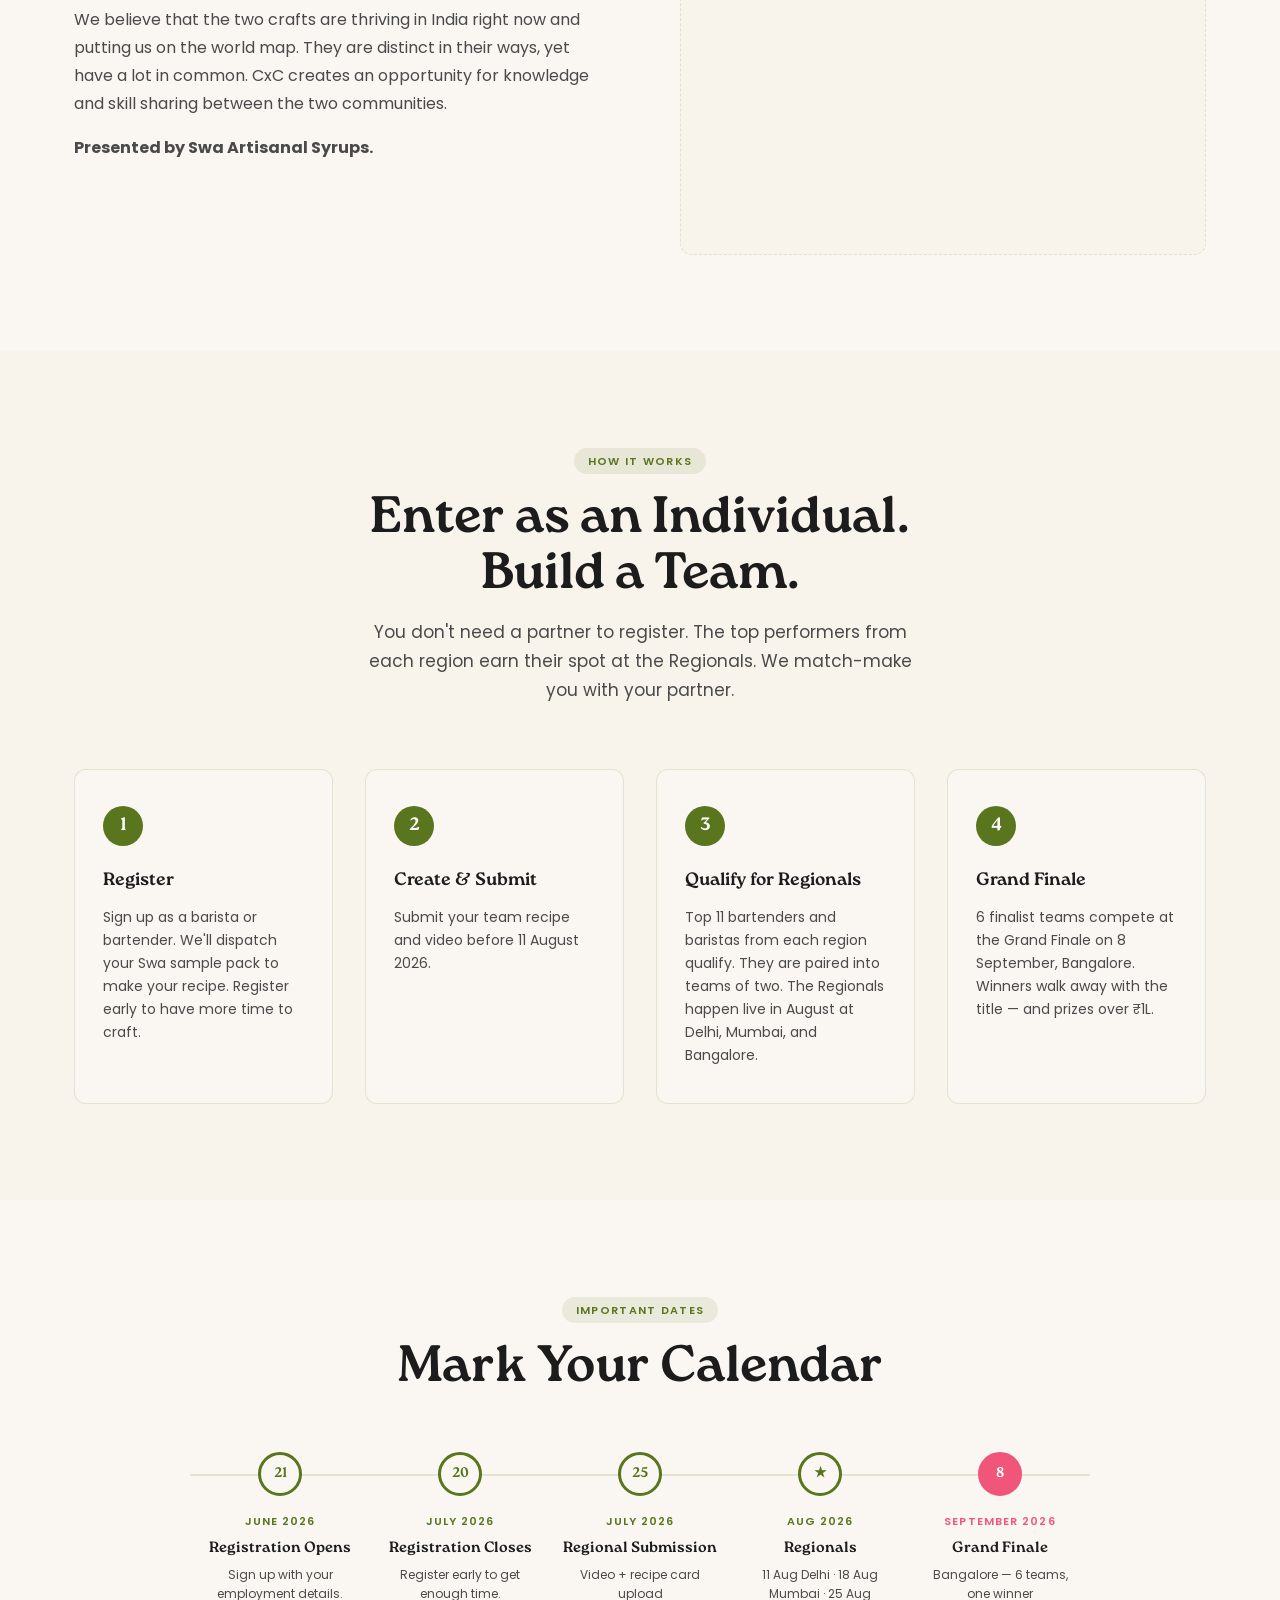
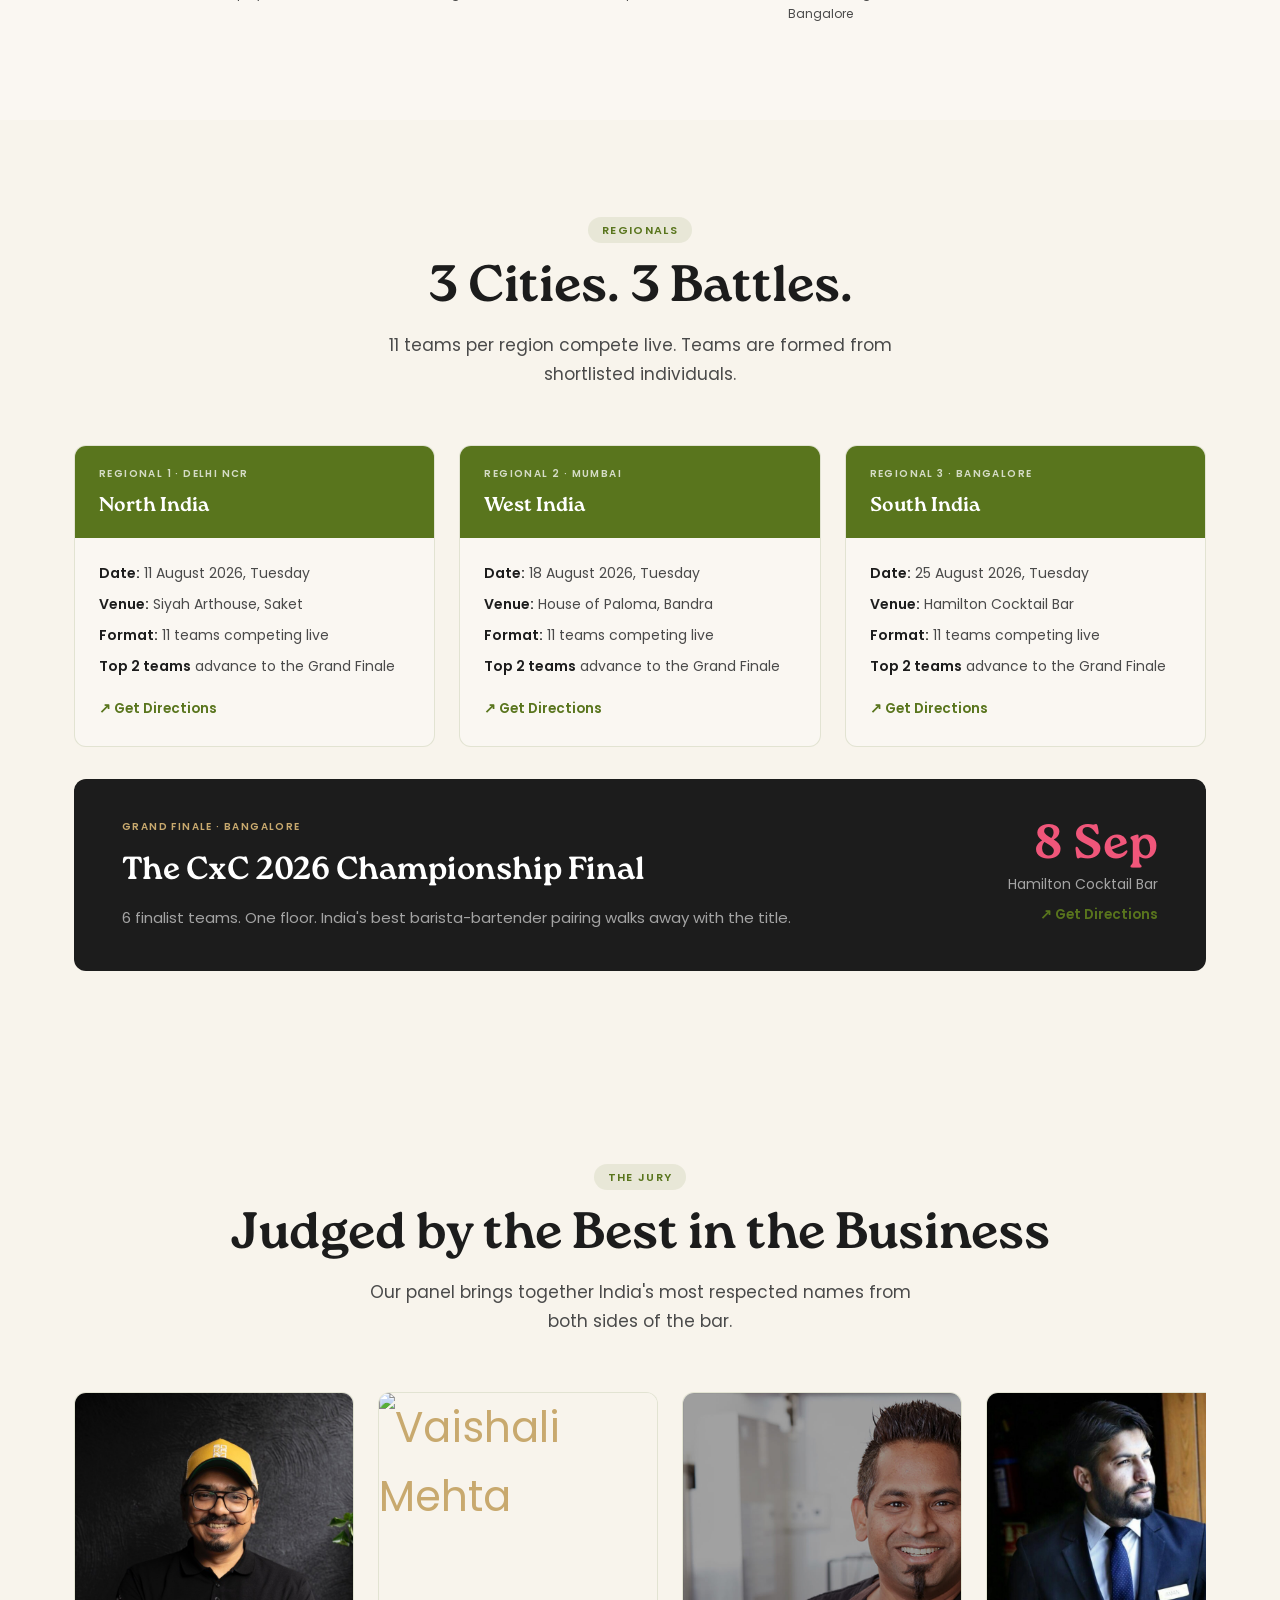
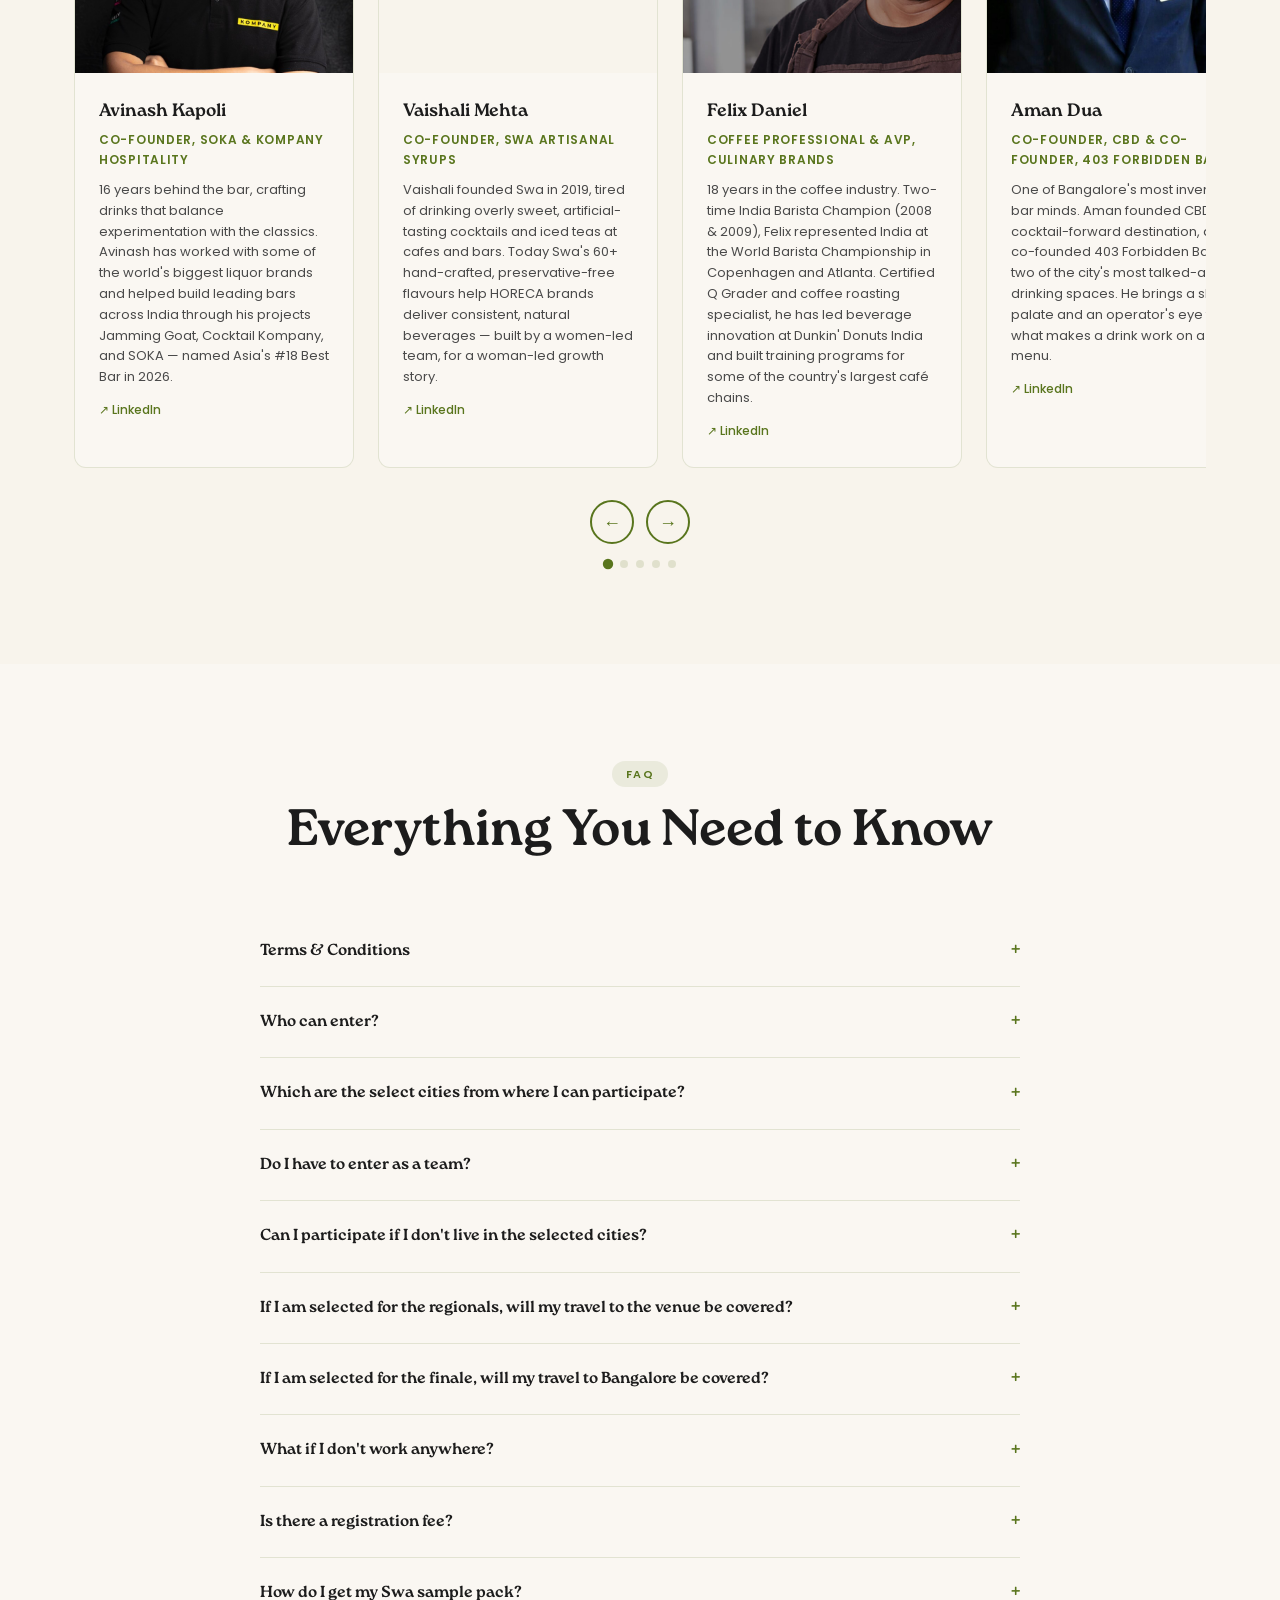
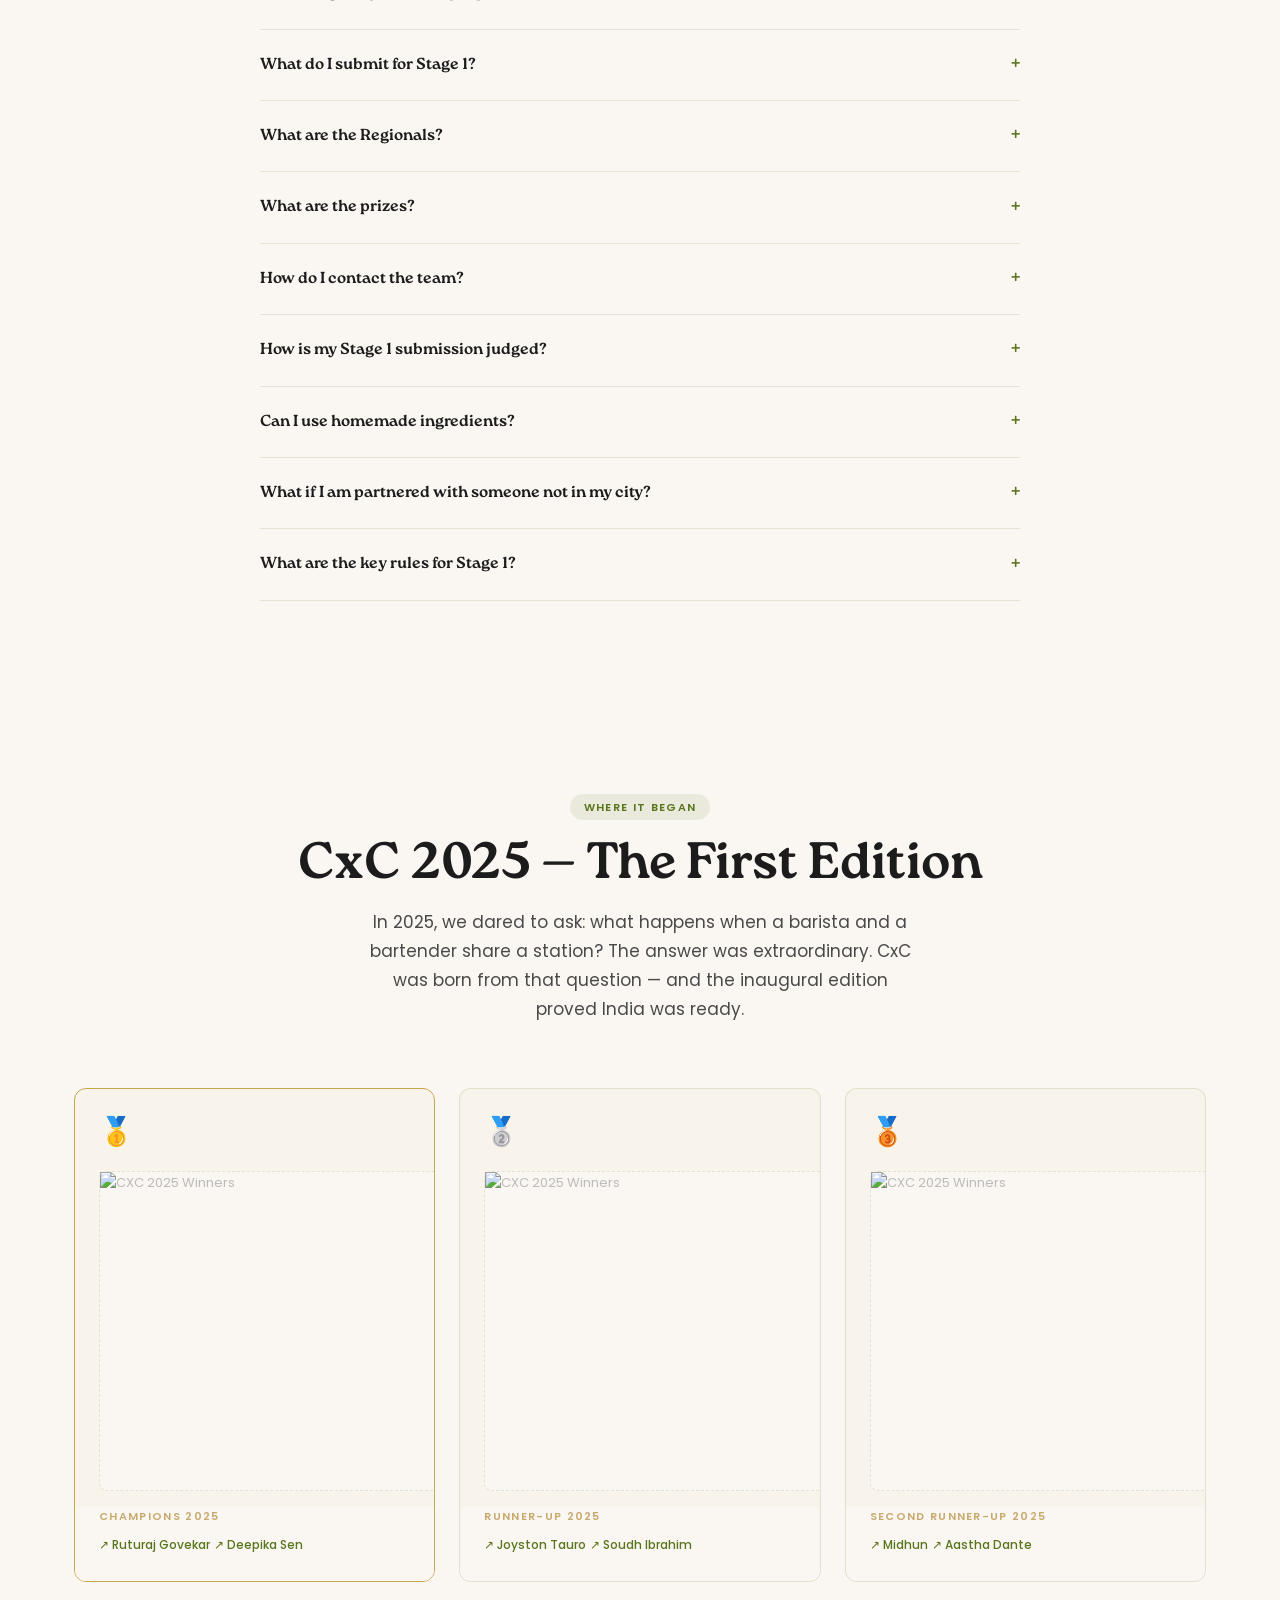
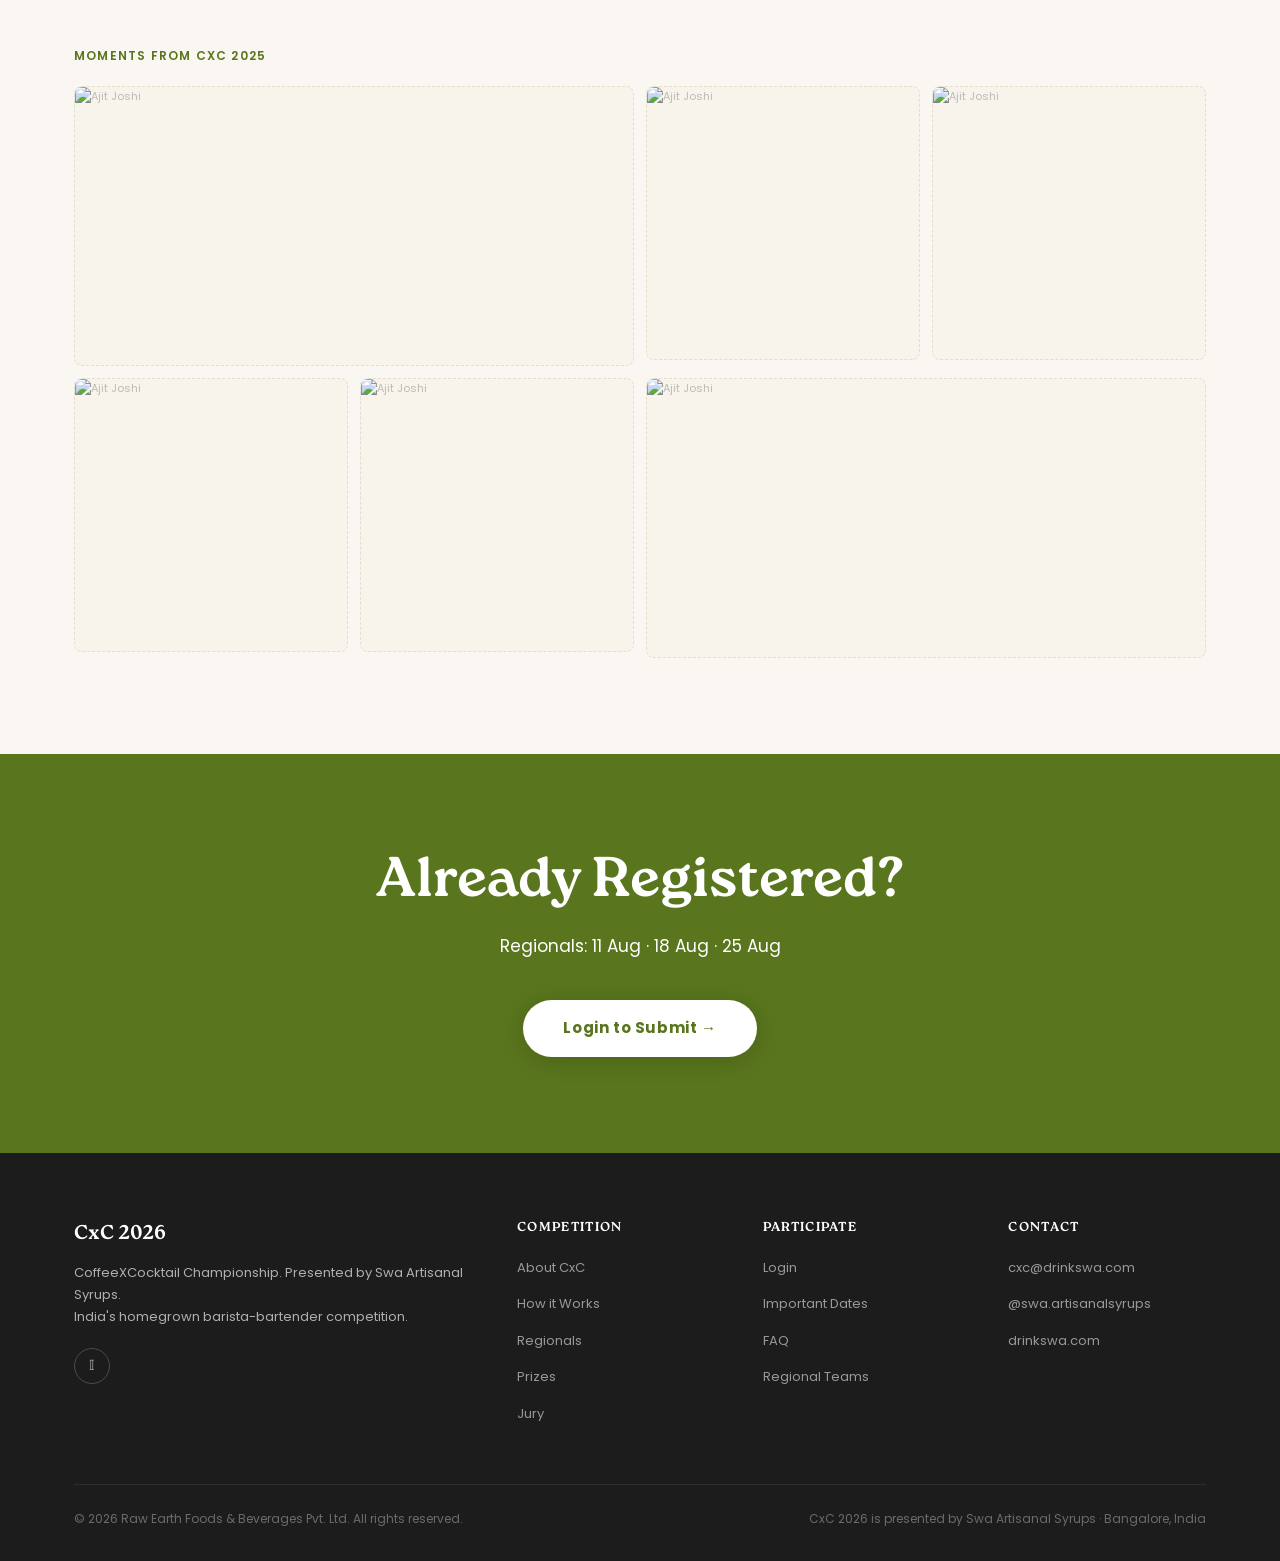
==== commit 5d3ae41a: "changes" ====
--- a/index.html
+++ b/index.html
@@ -1143,8 +1143,8 @@
       </div>
       <div class="finale-right">
         <div class="finale-date">8 Sep</div>
-        <div class="finale-location">Bangalore Brewing Company</div>
-        <a href="https://maps.app.goo.gl/hPkHtwCwZiBfiSW38" target="_blank" style="color:var(--olive);font-weight:600;font-size:0.85rem;margin-top:8px;display:inline-block;">↗ Get Directions</a>
+        <div class="finale-location">Hamilton Cocktail Bar</div>
+        <a href="https://maps.app.goo.gl/2Cx2myWA7b4oSd1m9" target="_blank" style="color:var(--olive);font-weight:600;font-size:0.85rem;margin-top:8px;display:inline-block;">↗ Get Directions</a>
       </div>
     </div>
   </div>
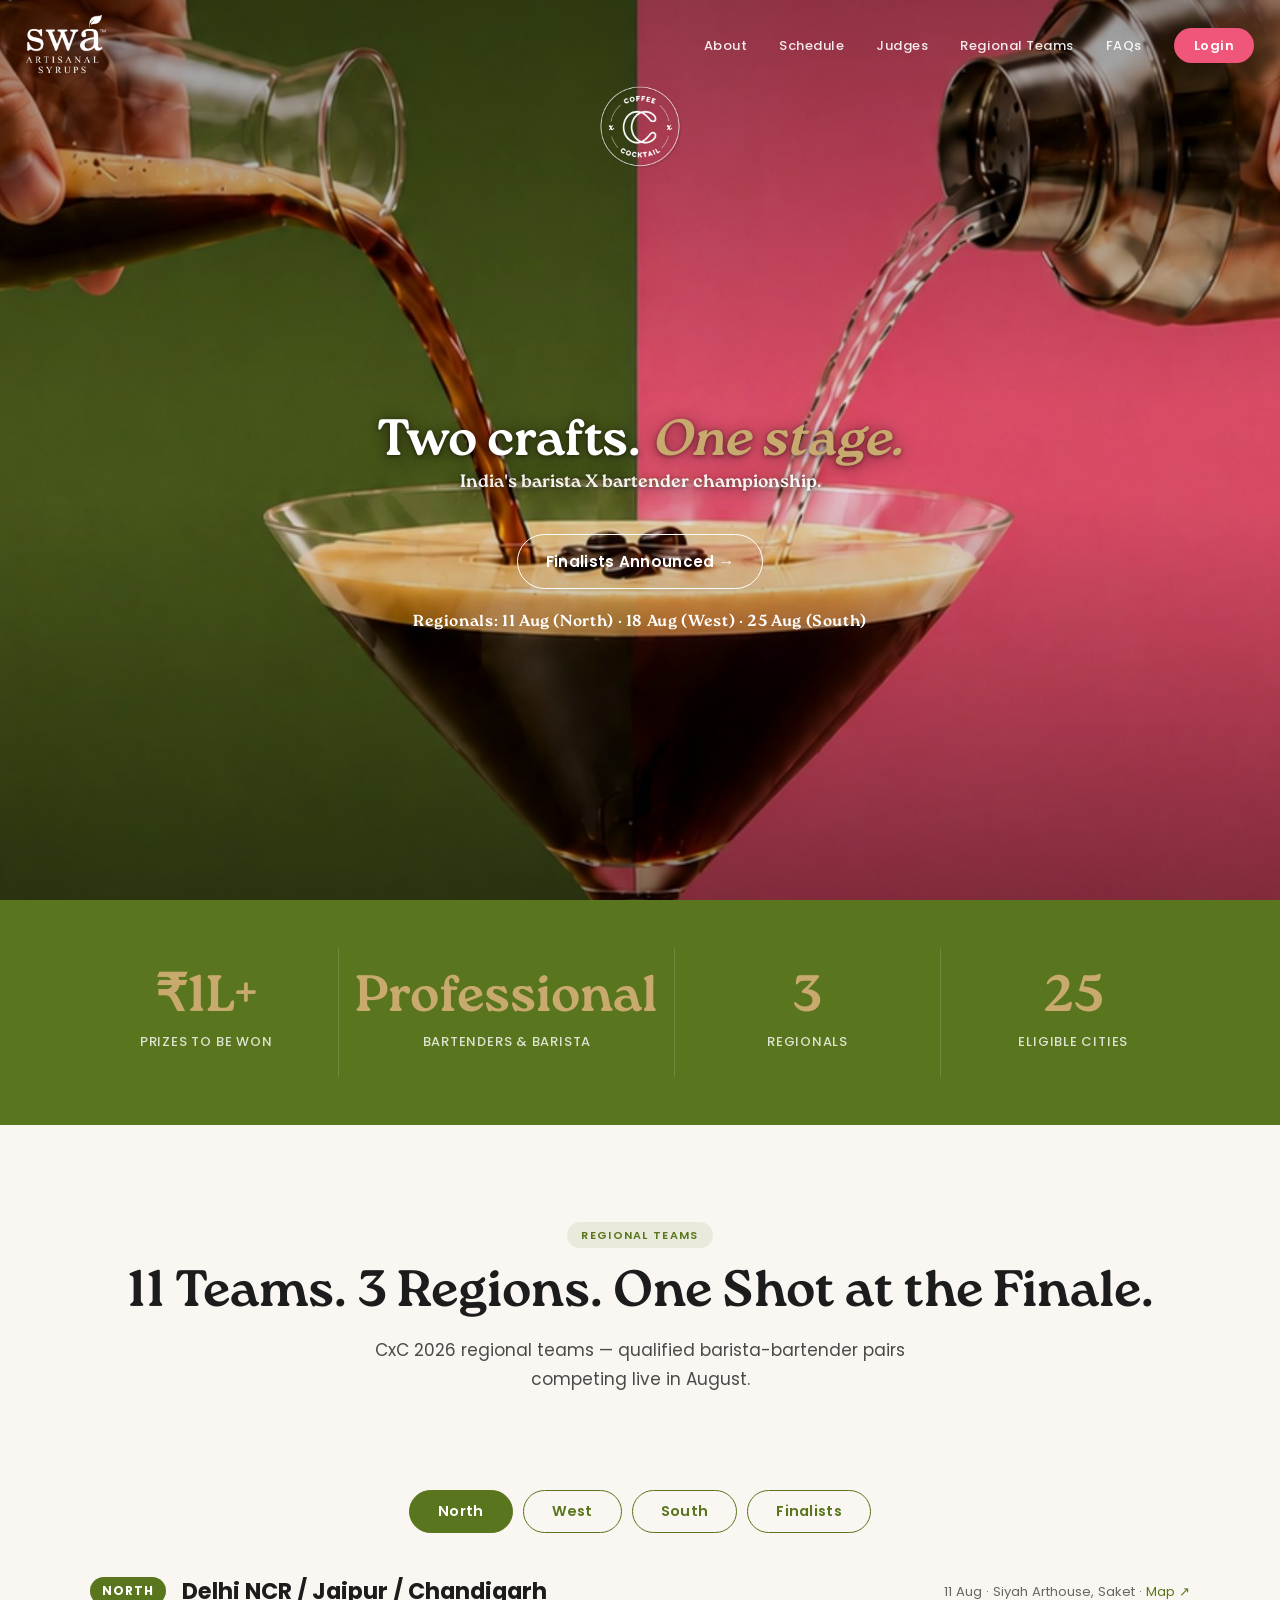
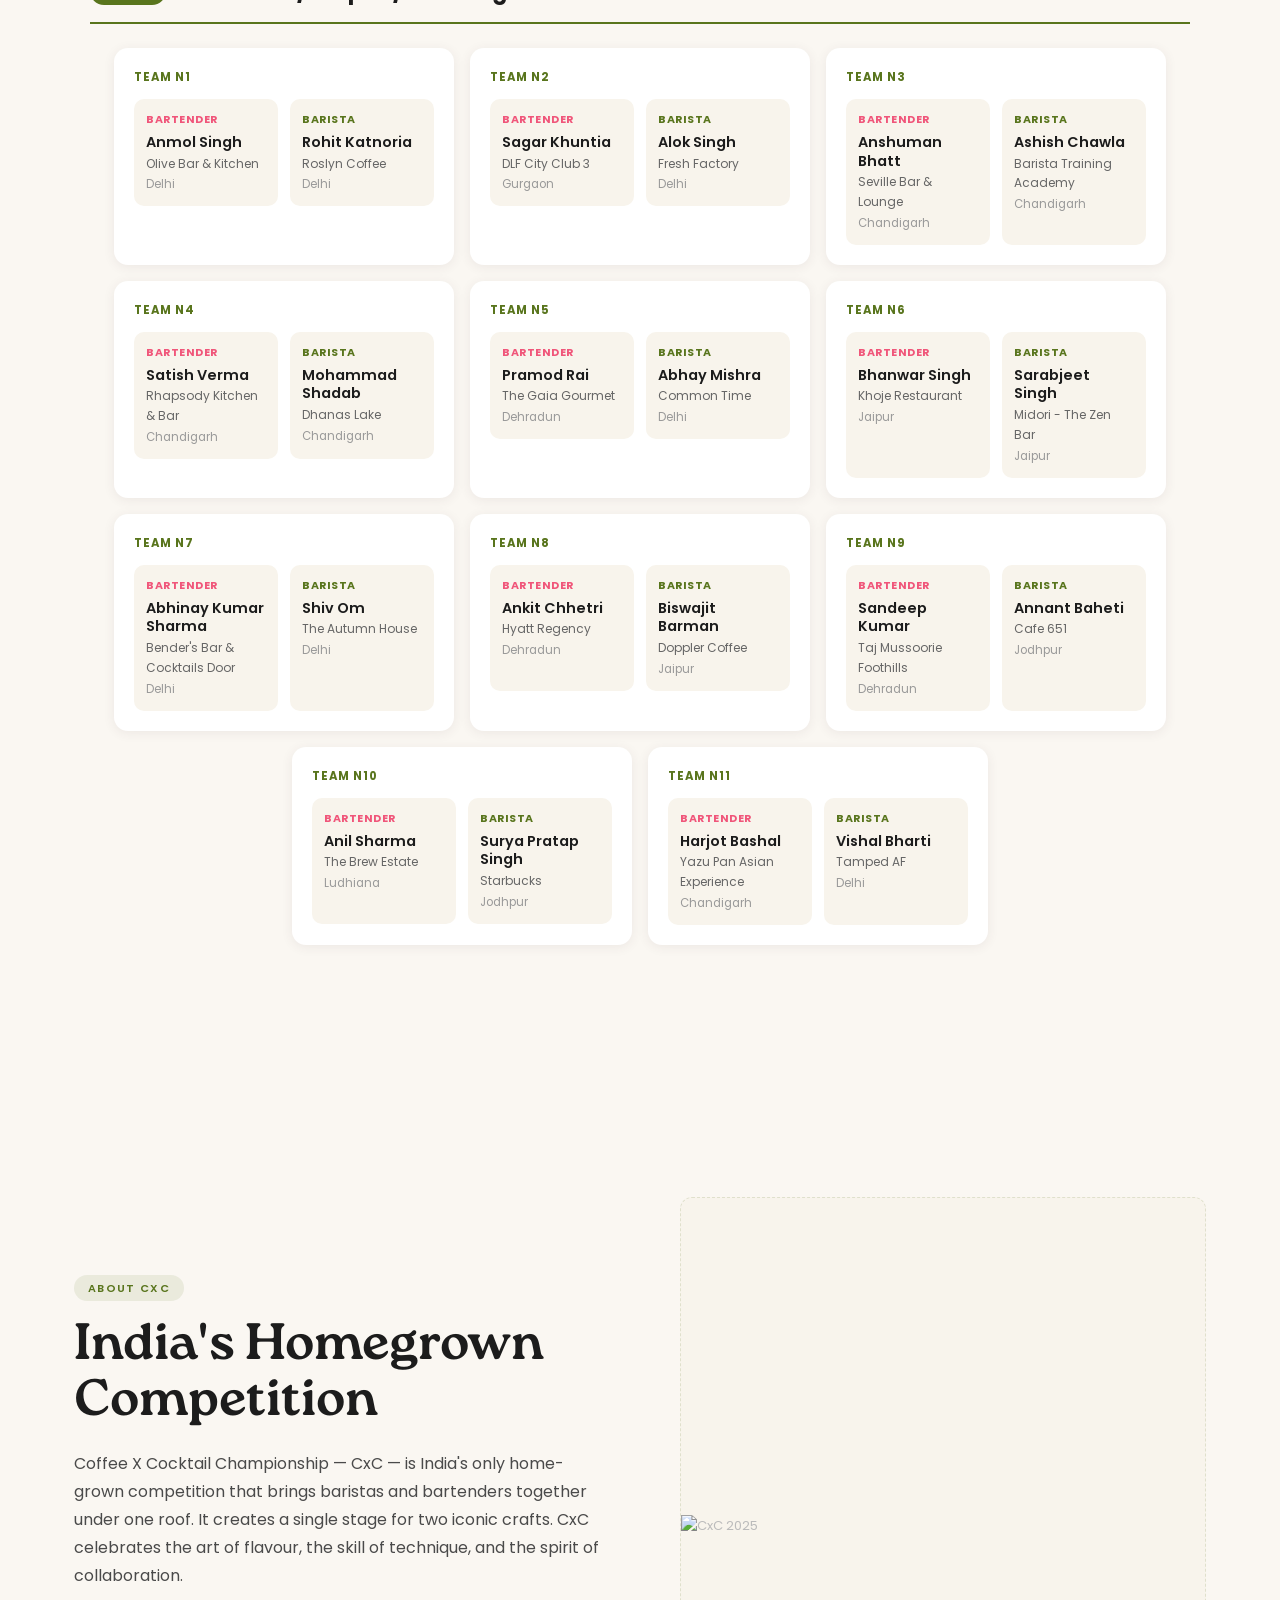
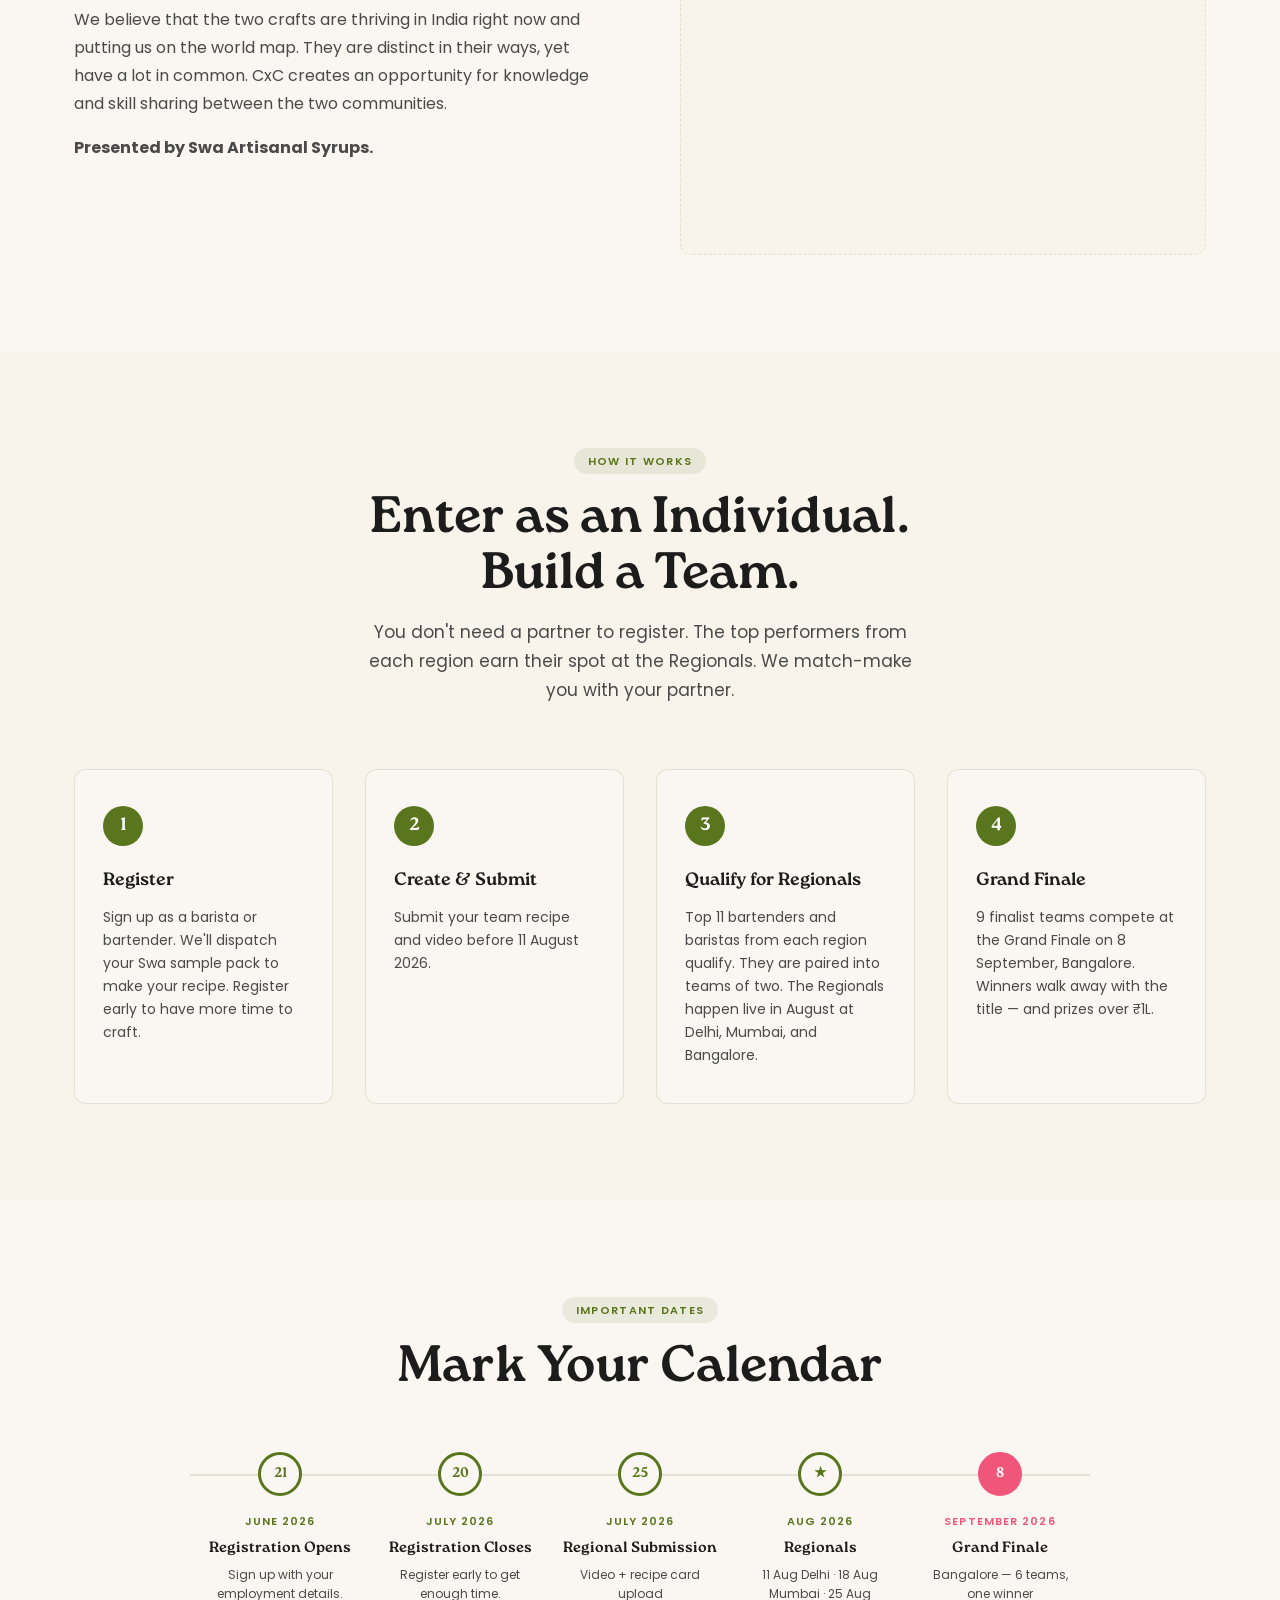
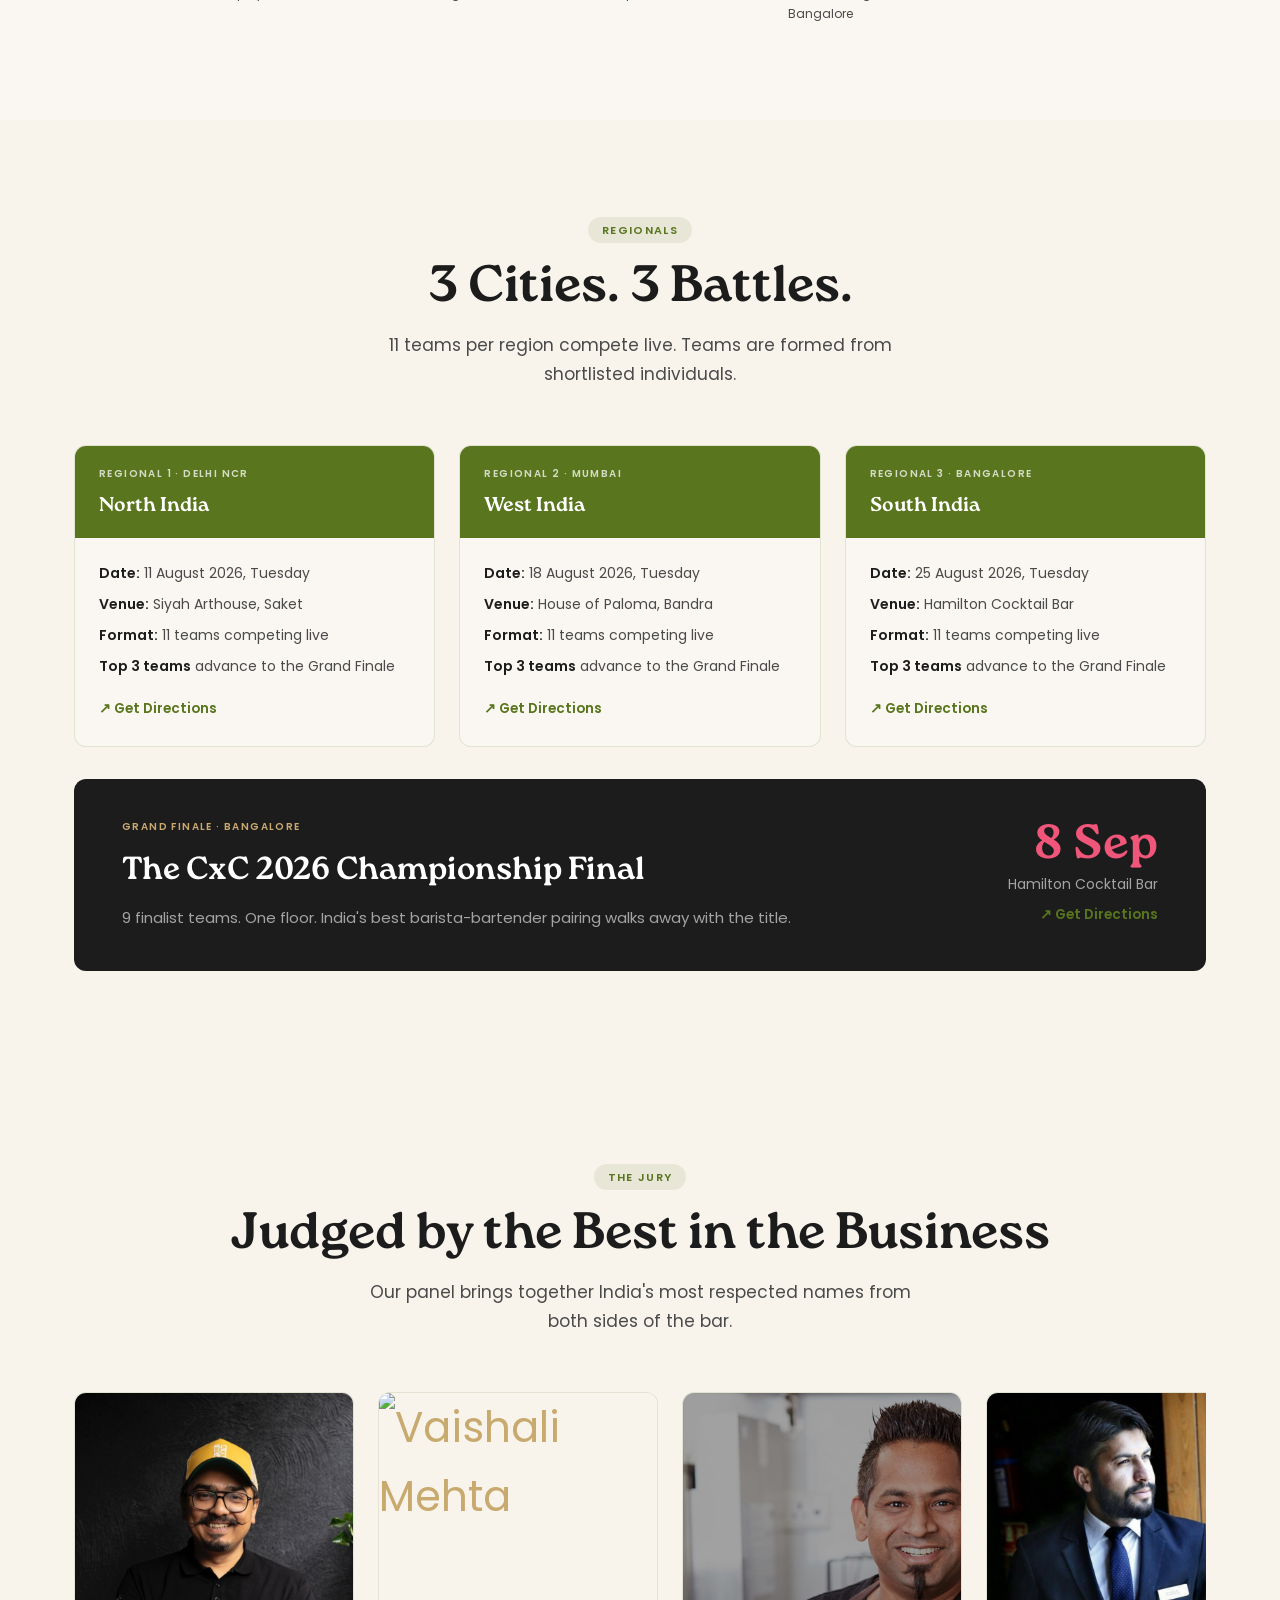
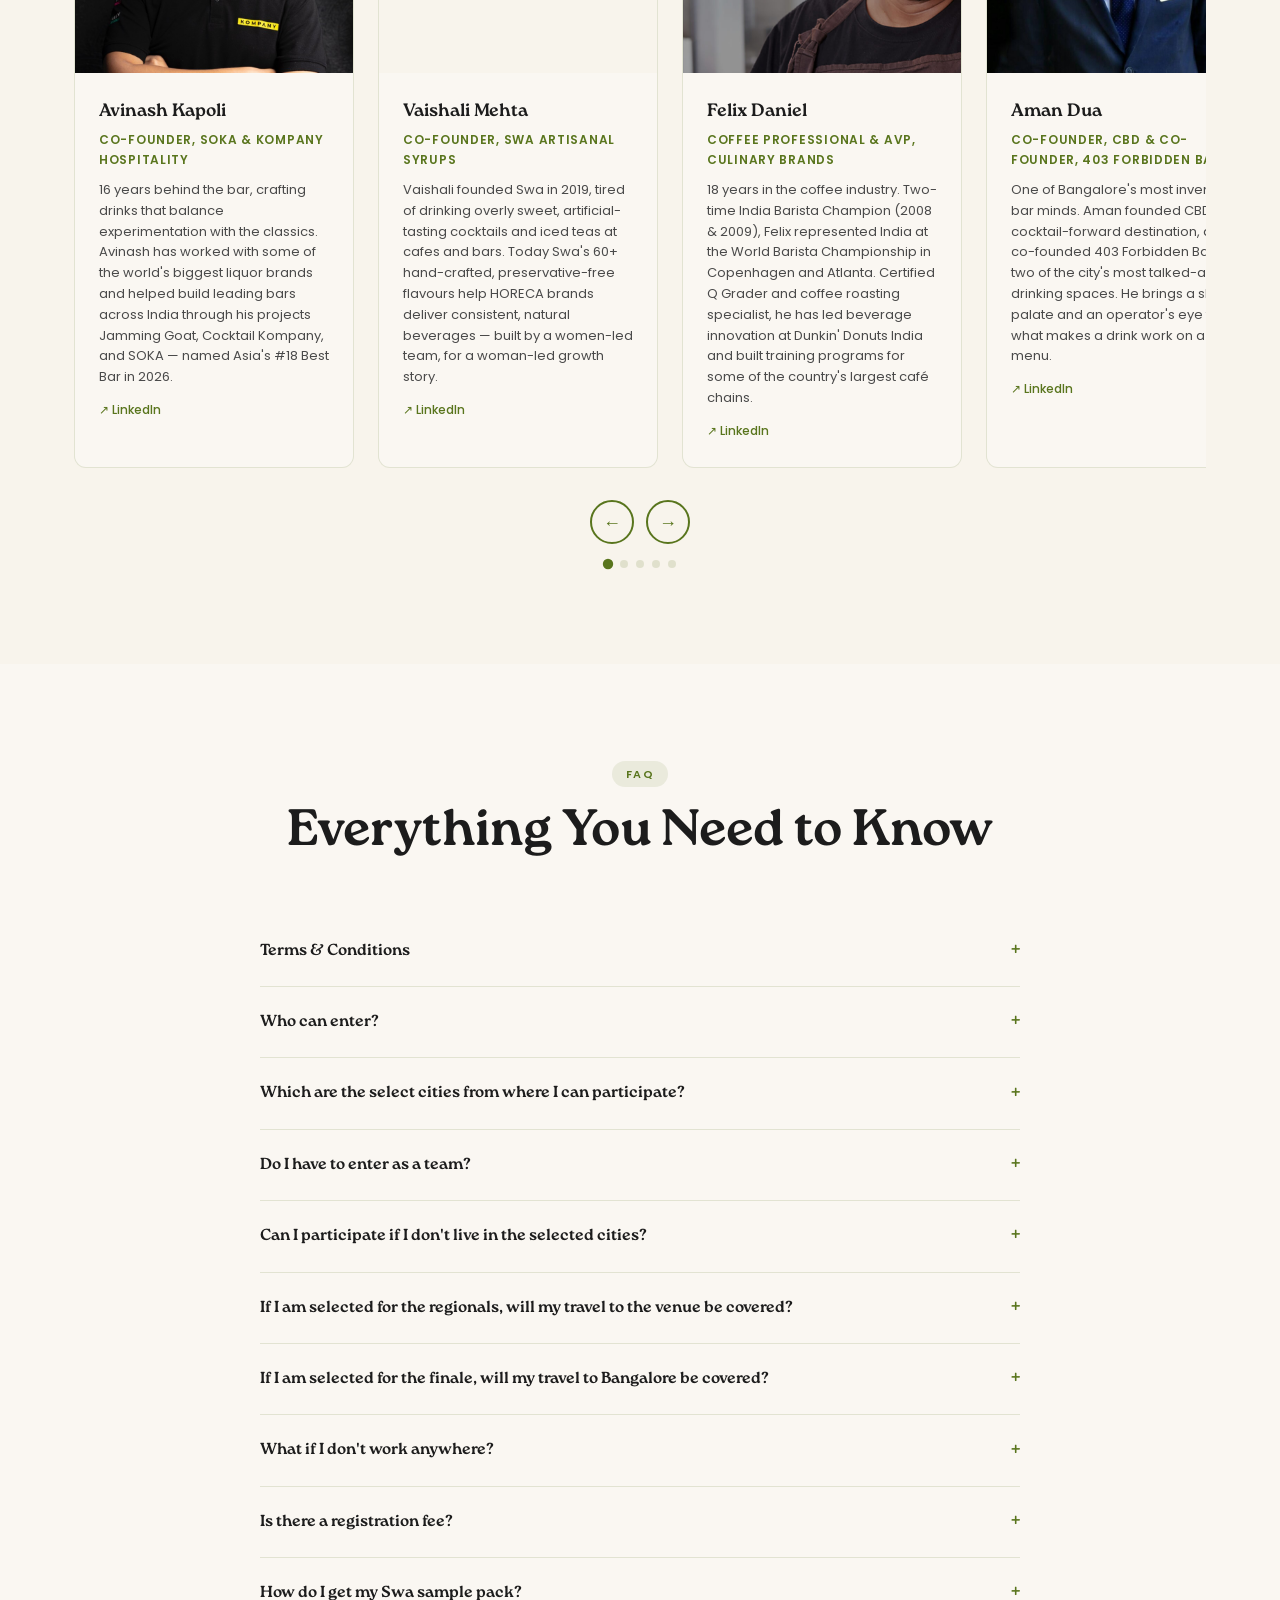
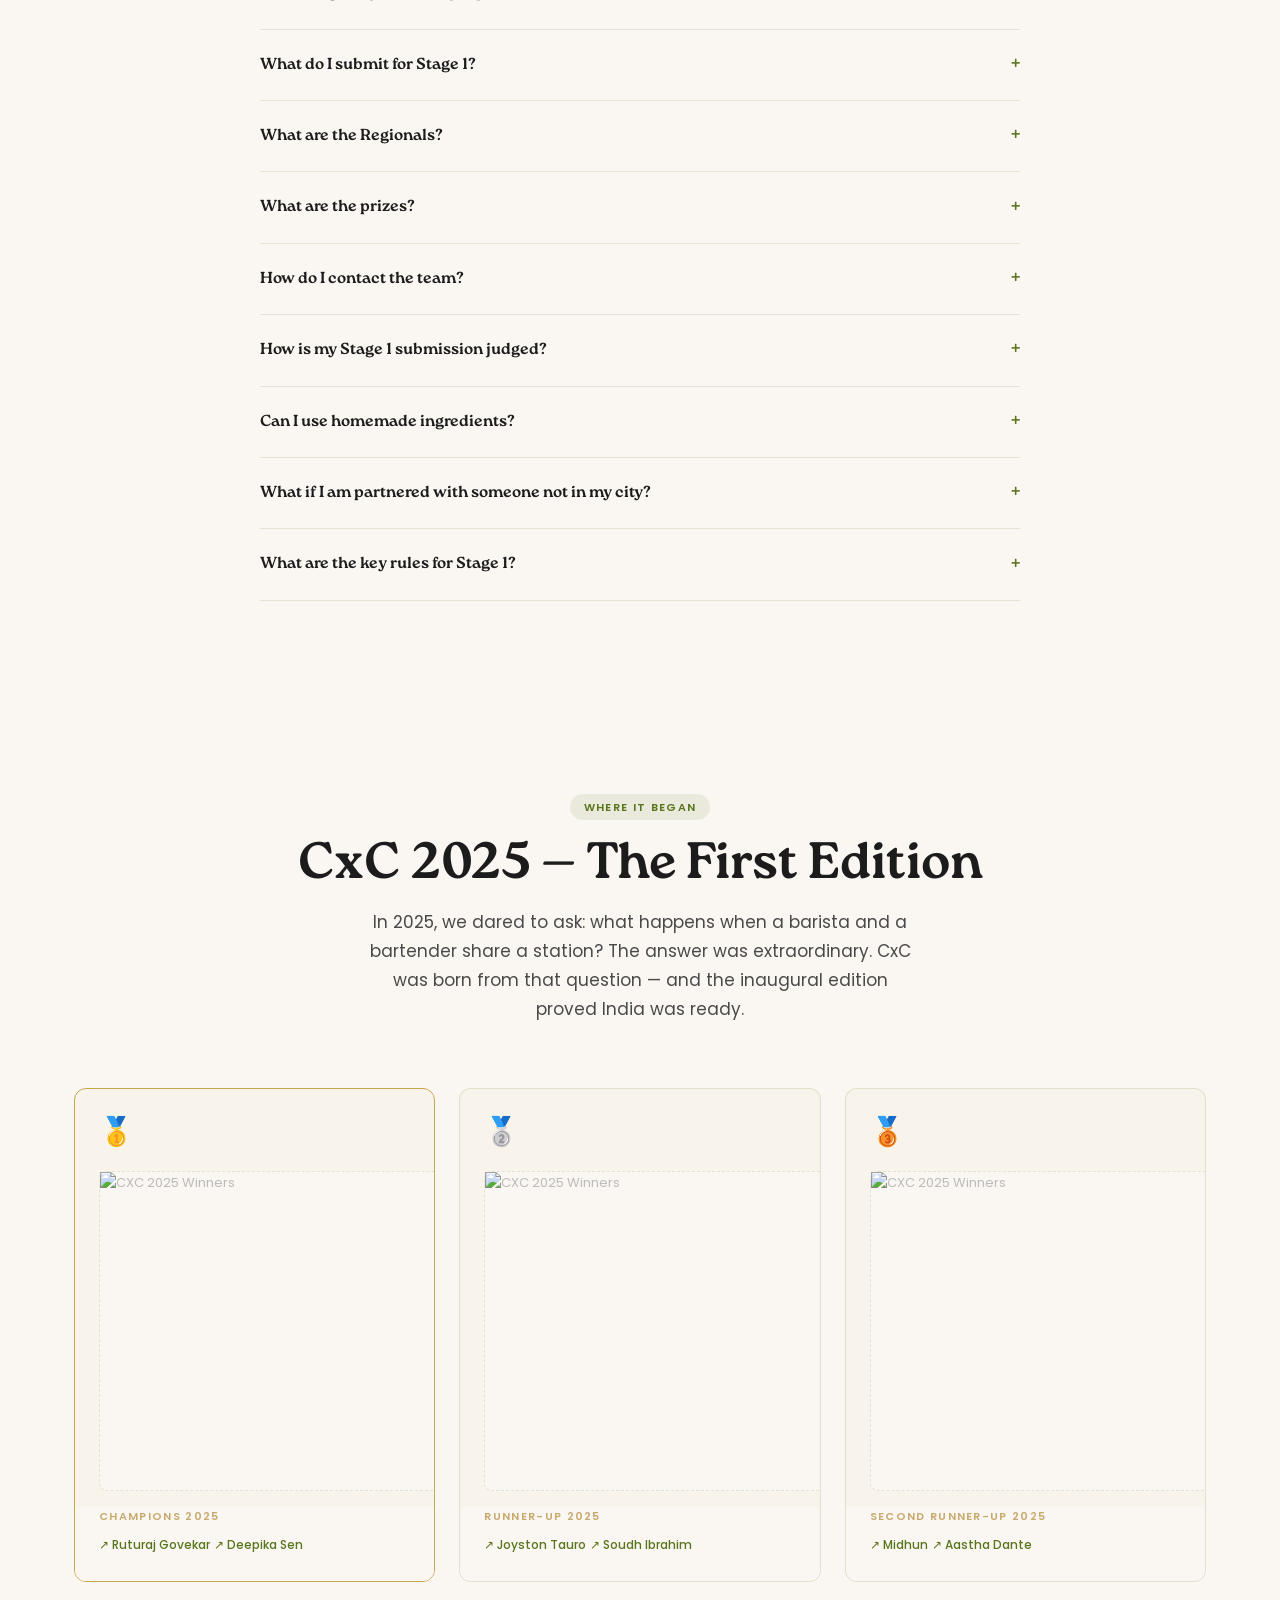
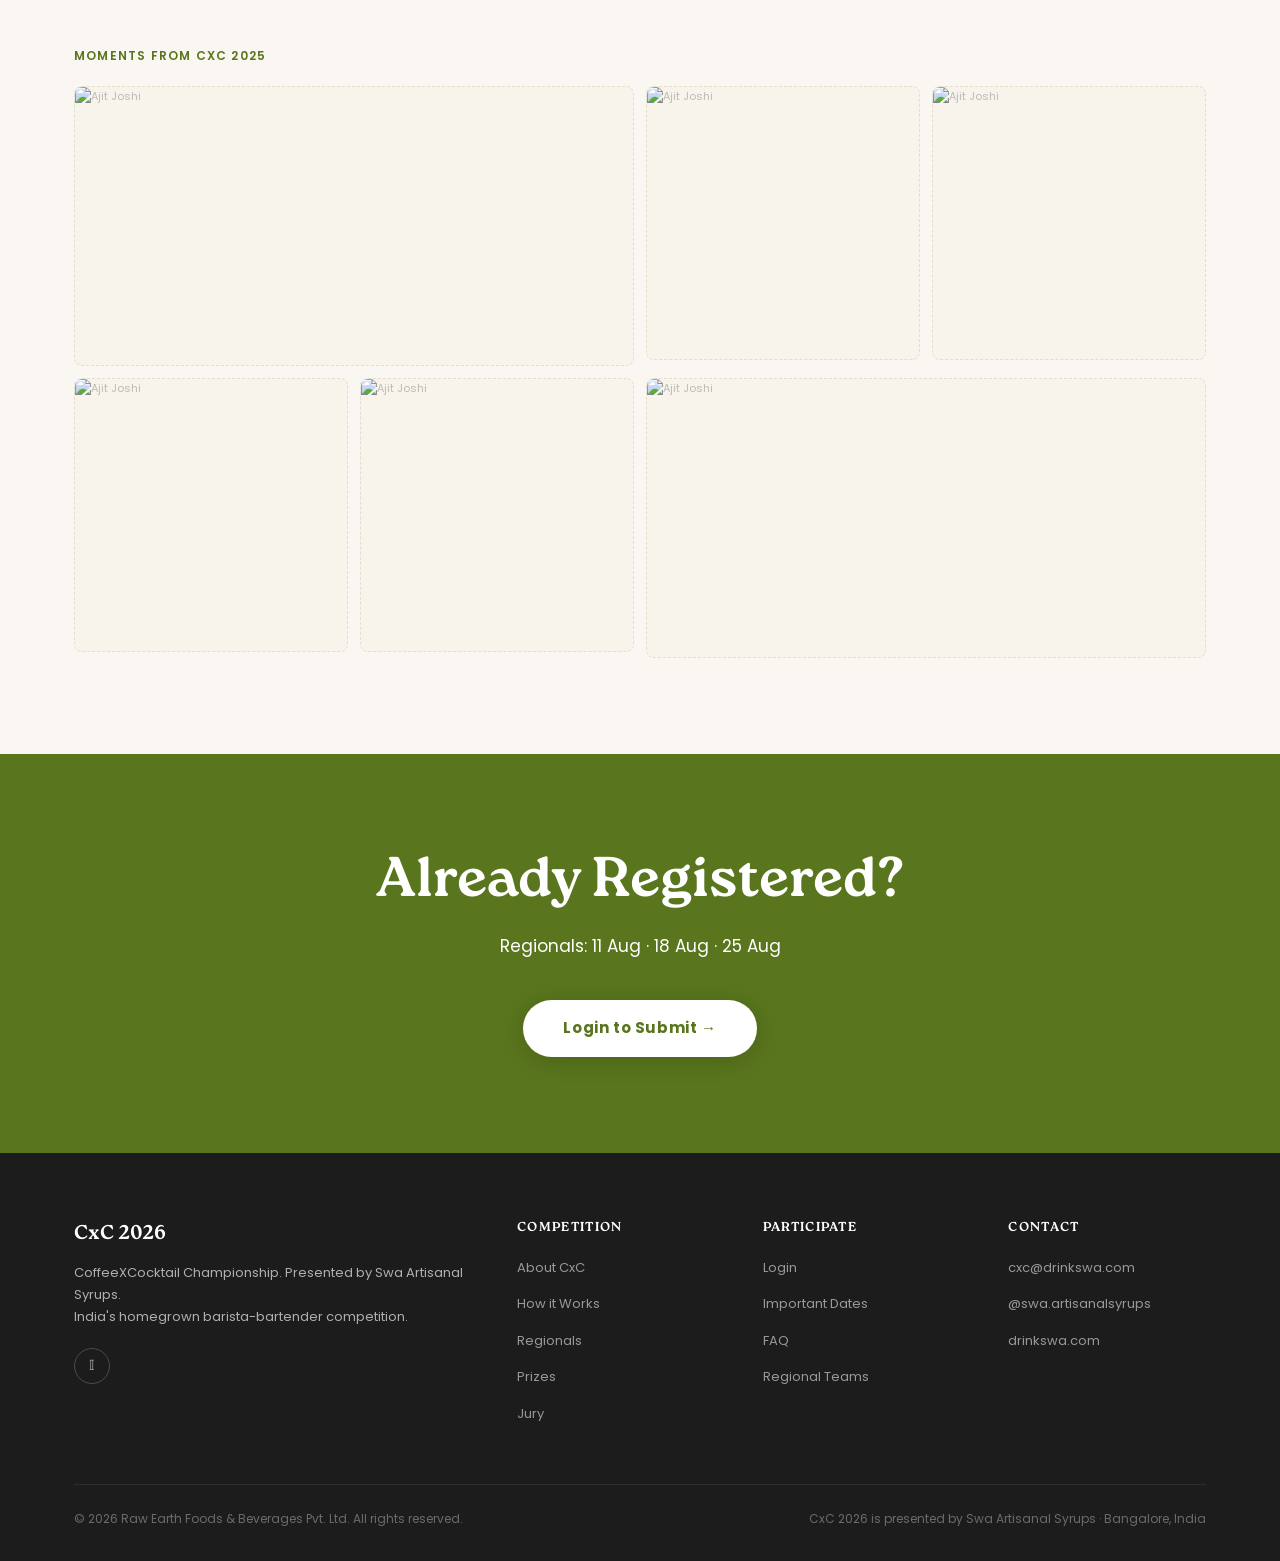
==== commit 5da34833: "changes" ====
--- a/index.html
+++ b/index.html
@@ -131,8 +131,8 @@
       width: 90px !important;
       height: auto !important;
     }
-    .hero-content {
-      margin-top: -60px !important;
+    .hero-title, .hero-sub {
+      text-shadow: 0 2px 16px rgba(0,0,0,0.5), 0 1px 4px rgba(0,0,0,0.4);
     }
   </style>
   <!-- Preload hero image -->
@@ -264,7 +264,7 @@
     </div> -->
 
     <div class="hero-cta-row" style="display:flex;gap:12px;flex-wrap:wrap;align-items:center;justify-content:center;margin-bottom:8px;">
-      <a href="#teams" style="display:inline-block;padding:14px 28px;border-radius:50px;border:1.5px solid #fff;color:#fff;font-family:'Poppins',sans-serif;font-weight:600;font-size:0.95rem;text-decoration:none;letter-spacing:0.3px;">Regional Teams Announced →</a>
+      <a href="#teams" onclick="setTimeout(() => document.querySelector('.region-tab-btn[data-region=&quot;finalists&quot;]')?.click(), 400)" style="display:inline-block;padding:14px 28px;border-radius:50px;border:1.5px solid #fff;color:#fff;font-family:'Poppins',sans-serif;font-weight:600;font-size:0.95rem;text-decoration:none;letter-spacing:0.3px;">Finalists Announced →</a>
     </div>
     <p class="hero-dates">
       Regionals: 11 Aug (North) · 18 Aug (West) · 25 Aug (South)
@@ -315,6 +315,7 @@
         <button class="region-tab-btn active" data-region="north">North</button>
         <button class="region-tab-btn" data-region="west">West</button>
         <button class="region-tab-btn" data-region="south">South</button>
+        <button class="region-tab-btn" data-region="finalists">Finalists</button>
       </div>
 
       <div class="region-panel active" id="panel-north">
@@ -947,6 +948,181 @@
             <div class="member-name">Mohd Khizar</div>
             <div class="member-employer">Kaapi Machines</div>
             <div class="member-city">Goa</div>
+          </div>
+        </div>
+      </div>
+
+    </div>
+  </div>
+      </div>
+
+      <div class="region-panel" id="panel-finalists">
+  <div class="region-block">
+    <div class="region-header">
+      <span class="region-badge" style="background:var(--pink);">Grand Finale</span>
+      <span class="region-title">9 Finalist Teams</span>
+      <span class="region-meta">8 Sep · Hamilton Cocktail Bar · <a href="https://maps.app.goo.gl/2Cx2myWA7b4oSd1m9" target="_blank" style="color:var(--olive)">Map ↗</a></span>
+    </div>
+    <div class="teams-grid">
+
+      <div class="team-card">
+        <div class="team-number">F1 · Regional Team N1</div>
+        <div class="team-members">
+          <div class="member">
+            <div class="member-role bartender">Bartender</div>
+            <div class="member-name">Anmol Singh</div>
+            <div class="member-employer">Olive Bar &amp; Kitchen</div>
+            <div class="member-city">Delhi NCR</div>
+          </div>
+          <div class="member">
+            <div class="member-role barista">Barista</div>
+            <div class="member-name">Rohit Katnoria</div>
+            <div class="member-employer">Roslyn Coffee</div>
+            <div class="member-city">Delhi NCR</div>
+          </div>
+        </div>
+      </div>
+
+      <div class="team-card">
+        <div class="team-number">F2 · Regional Team W2</div>
+        <div class="team-members">
+          <div class="member">
+            <div class="member-role bartender">Bartender</div>
+            <div class="member-name">Croydin Sutari</div>
+            <div class="member-employer">Nayra</div>
+            <div class="member-city">Mumbai</div>
+          </div>
+          <div class="member">
+            <div class="member-role barista">Barista</div>
+            <div class="member-name">Sairaj Phatkare</div>
+            <div class="member-employer">Blue Tokai Coffee Roasters</div>
+            <div class="member-city">Mumbai</div>
+          </div>
+        </div>
+      </div>
+
+      <div class="team-card">
+        <div class="team-number">F3 · Regional Team W8</div>
+        <div class="team-members">
+          <div class="member">
+            <div class="member-role bartender">Bartender</div>
+            <div class="member-name">Adesh Bhowate</div>
+            <div class="member-employer">Brickhaus: Taps n Brews</div>
+            <div class="member-city">Nagpur</div>
+          </div>
+          <div class="member">
+            <div class="member-role barista">Barista</div>
+            <div class="member-name">Saravanamuthu R</div>
+            <div class="member-employer">Corridor Seven Coffee Roasters</div>
+            <div class="member-city">Nagpur</div>
+          </div>
+        </div>
+      </div>
+
+      <div class="team-card">
+        <div class="team-number">F4 · Regional Team W7</div>
+        <div class="team-members">
+          <div class="member">
+            <div class="member-role bartender">Bartender</div>
+            <div class="member-name">Shaurya Rajbhar</div>
+            <div class="member-employer">Fielia Bombay</div>
+            <div class="member-city">Mumbai</div>
+          </div>
+          <div class="member">
+            <div class="member-role barista">Barista</div>
+            <div class="member-name">Rohit Shedjale</div>
+            <div class="member-employer">Caffeine Cartel</div>
+            <div class="member-city">Pune</div>
+          </div>
+        </div>
+      </div>
+
+      <div class="team-card">
+        <div class="team-number">F5 · Regional Team S9</div>
+        <div class="team-members">
+          <div class="member">
+            <div class="member-role bartender">Bartender</div>
+            <div class="member-name">Jabson Babu</div>
+            <div class="member-employer">Radisson Blu</div>
+            <div class="member-city">Kochi</div>
+          </div>
+          <div class="member">
+            <div class="member-role barista">Barista</div>
+            <div class="member-name">Neethu Johnson</div>
+            <div class="member-employer">Kaapiberry Coffee Academy</div>
+            <div class="member-city">Kochi</div>
+          </div>
+        </div>
+      </div>
+
+      <div class="team-card">
+        <div class="team-number">F6 · Regional Team S6</div>
+        <div class="team-members">
+          <div class="member">
+            <div class="member-role bartender">Bartender</div>
+            <div class="member-name">Yengkhom Chanu Romola</div>
+            <div class="member-employer">Oasis Brewery</div>
+            <div class="member-city">Bengaluru</div>
+          </div>
+          <div class="member">
+            <div class="member-role barista">Barista</div>
+            <div class="member-name">Shalini M</div>
+            <div class="member-employer">Benki Coffee</div>
+            <div class="member-city">Bengaluru</div>
+          </div>
+        </div>
+      </div>
+
+      <div class="team-card">
+        <div class="team-number">F7 · Regional Team N7</div>
+        <div class="team-members">
+          <div class="member">
+            <div class="member-role bartender">Bartender</div>
+            <div class="member-name">Abhinay Kumar Sharma</div>
+            <div class="member-employer">Bender's Bar &amp; Cocktails Door</div>
+            <div class="member-city">Delhi NCR</div>
+          </div>
+          <div class="member">
+            <div class="member-role barista">Barista</div>
+            <div class="member-name">Shiv Om</div>
+            <div class="member-employer">The Autumn House</div>
+            <div class="member-city">Delhi NCR</div>
+          </div>
+        </div>
+      </div>
+
+      <div class="team-card">
+        <div class="team-number">F8 · Regional Team S8</div>
+        <div class="team-members">
+          <div class="member">
+            <div class="member-role bartender">Bartender</div>
+            <div class="member-name">Saahitya Trivedi</div>
+            <div class="member-employer">403 Forbidden Bar</div>
+            <div class="member-city">Bengaluru</div>
+          </div>
+          <div class="member">
+            <div class="member-role barista">Barista</div>
+            <div class="member-name">Yadhu Krishnan</div>
+            <div class="member-employer">Nombre - Specialty Coffee</div>
+            <div class="member-city">Bengaluru</div>
+          </div>
+        </div>
+      </div>
+
+      <div class="team-card">
+        <div class="team-number">F9 · Regional Team N9</div>
+        <div class="team-members">
+          <div class="member">
+            <div class="member-role bartender">Bartender</div>
+            <div class="member-name">Sandeep Kumar</div>
+            <div class="member-employer">Taj Mussoorie Foothills, Dehradun</div>
+            <div class="member-city">Ludhiana</div>
+          </div>
+          <div class="member">
+            <div class="member-role barista">Barista</div>
+            <div class="member-name">Anant Baheti</div>
+            <div class="member-employer">Cafe 651</div>
+            <div class="member-city">Jodhpur</div>
           </div>
         </div>
       </div>
@@ -1020,7 +1196,7 @@
       <div class="how-step reveal">
         <div class="step-num">4</div>
         <h3>Grand Finale</h3>
-        <p>6 finalist teams compete at the Grand Finale on 8 September, Bangalore. Winners walk away with the title — and prizes over ₹1L.</p>
+        <p>9 finalist teams compete at the Grand Finale on 8 September, Bangalore. Winners walk away with the title — and prizes over ₹1L.</p>
       </div>
     </div>
   </div>
@@ -1102,7 +1278,7 @@
           <p><strong>Date:</strong> 11 August 2026, Tuesday</p>
           <p><strong>Venue:</strong> Siyah Arthouse, Saket</p>
           <p><strong>Format:</strong> 11 teams competing live</p>
-          <p><strong>Top 2 teams</strong> advance to the Grand Finale</p>
+          <p><strong>Top 3 teams</strong> advance to the Grand Finale</p>
           <a href="https://maps.app.goo.gl/JfTD6HJry2ijc4nG6" target="_blank" style="display:inline-block;margin-top:12px;color:var(--olive);font-weight:600;font-size:0.85rem;">↗ Get Directions</a>
         </div>
       </div>
@@ -1115,7 +1291,7 @@
           <p><strong>Date:</strong> 18 August 2026, Tuesday</p>
           <p><strong>Venue:</strong> House of Paloma, Bandra</p>
           <p><strong>Format:</strong> 11 teams competing live</p>
-          <p><strong>Top 2 teams</strong> advance to the Grand Finale</p>
+          <p><strong>Top 3 teams</strong> advance to the Grand Finale</p>
           <a href="https://maps.app.goo.gl/zGXni7LSxuSB7Ejz9" target="_blank" style="display:inline-block;margin-top:12px;color:var(--olive);font-weight:600;font-size:0.85rem;">↗ Get Directions</a>
         </div>
       </div>
@@ -1128,7 +1304,7 @@
           <p><strong>Date:</strong> 25 August 2026, Tuesday</p>
           <p><strong>Venue:</strong> Hamilton Cocktail Bar</p>
           <p><strong>Format:</strong> 11 teams competing live</p>
-          <p><strong>Top 2 teams</strong> advance to the Grand Finale</p>
+          <p><strong>Top 3 teams</strong> advance to the Grand Finale</p>
           <a href="https://maps.app.goo.gl/2Cx2myWA7b4oSd1m9" target="_blank" style="display:inline-block;margin-top:12px;color:var(--olive);font-weight:600;font-size:0.85rem;">↗ Get Directions</a>
         </div>
       </div>
@@ -1139,7 +1315,7 @@
       <div class="finale-left">
         <div class="card-eyebrow">Grand Finale · Bangalore</div>
         <h3>The CxC 2026 Championship Final</h3>
-        <p>6 finalist teams. One floor. India's best barista-bartender pairing walks away with the title.</p>
+        <p>9 finalist teams. One floor. India's best barista-bartender pairing walks away with the title.</p>
       </div>
       <div class="finale-right">
         <div class="finale-date">8 Sep</div>
--- a/css/styles.css
+++ b/css/styles.css
@@ -277,7 +277,7 @@
   z-index: 2;
   text-align: center;
   color: #fff;
-  padding: 260px 24px 0px;
+  padding: 150px 24px 0px;
   max-width: 860px;
   font-family: Roca;
 
@@ -1324,7 +1324,7 @@
   .nav-links { display: none; margin-top:0px; padding-top:200px !important;}
   .nav-hamburger { display: flex; }
   .cxc-logo-float {width:160px;top:60px}
-  .hero-content {padding-top:180px}
+  .hero-content {padding-top:110px}
   .hero-content h1 {font-size:32px}
   .hero-cta {margin-top:100px}
   .about-grid { grid-template-columns: 1fr; gap: 40px; }
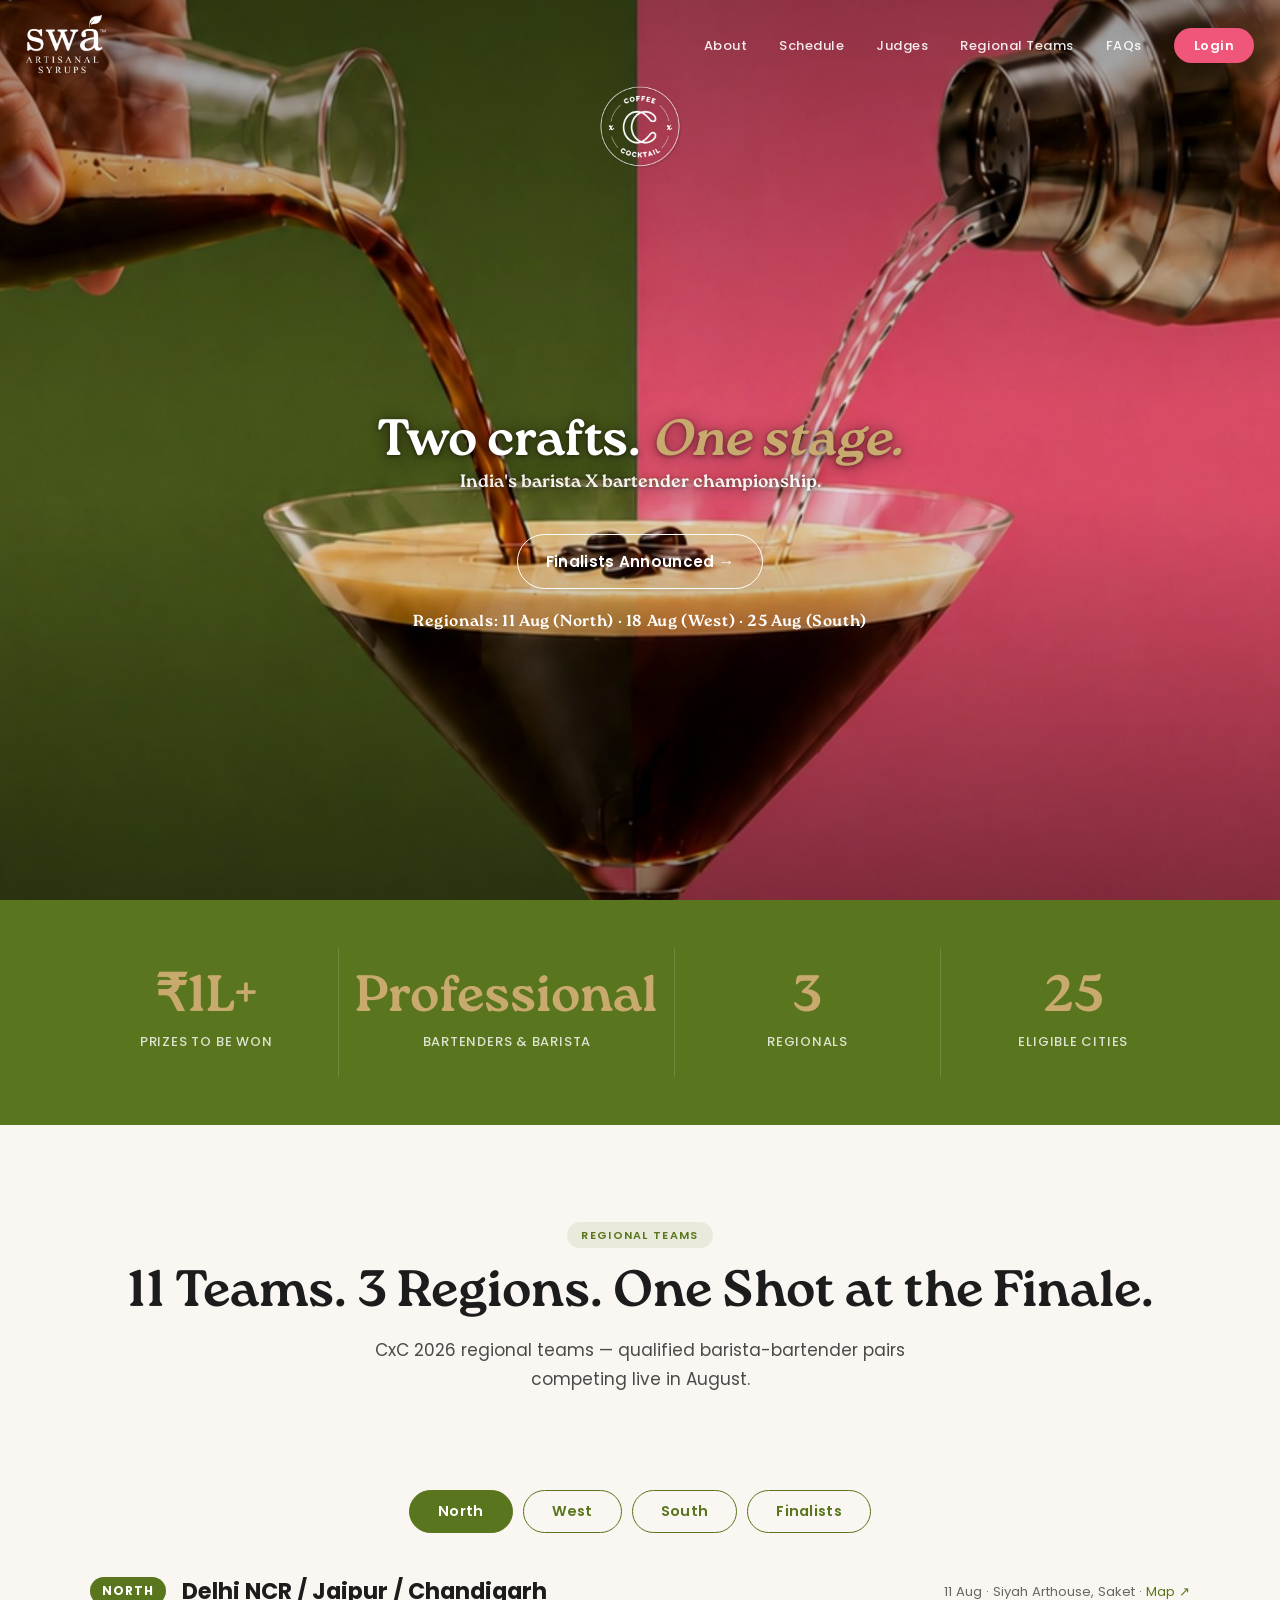
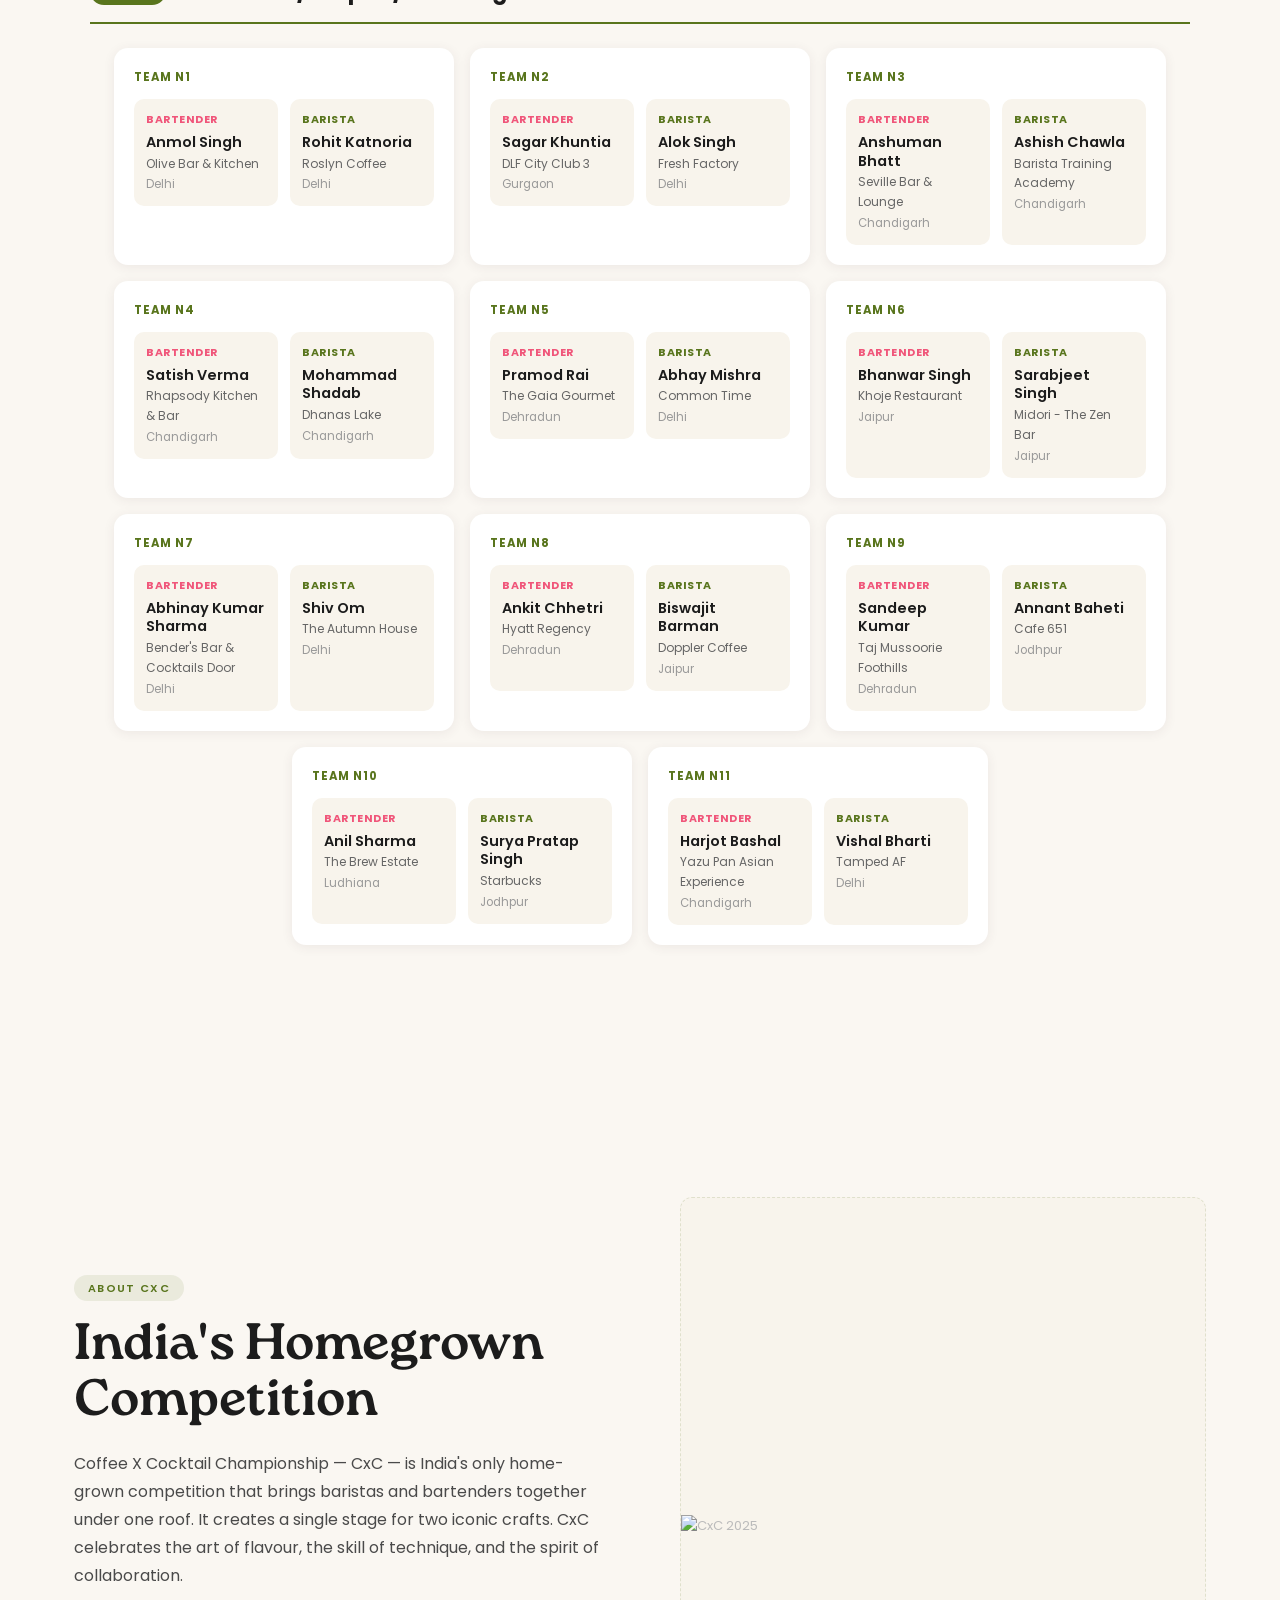
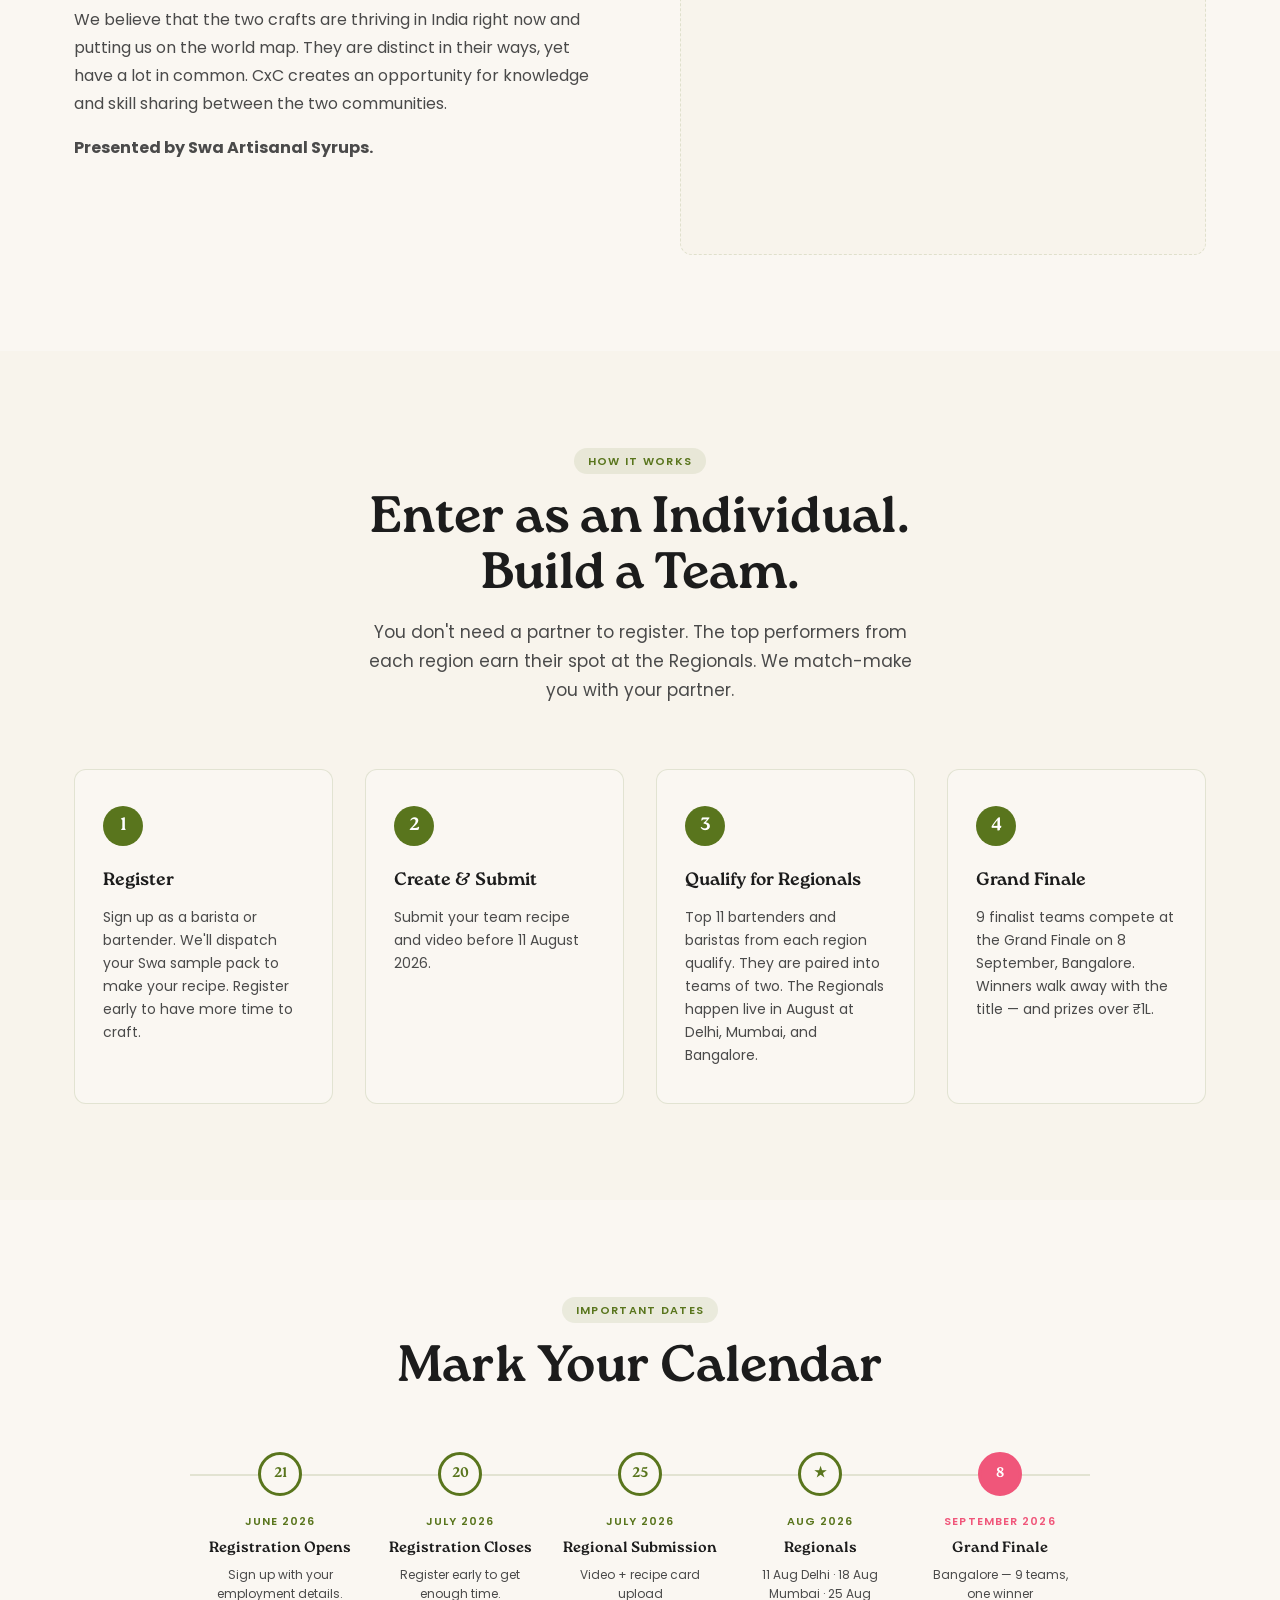
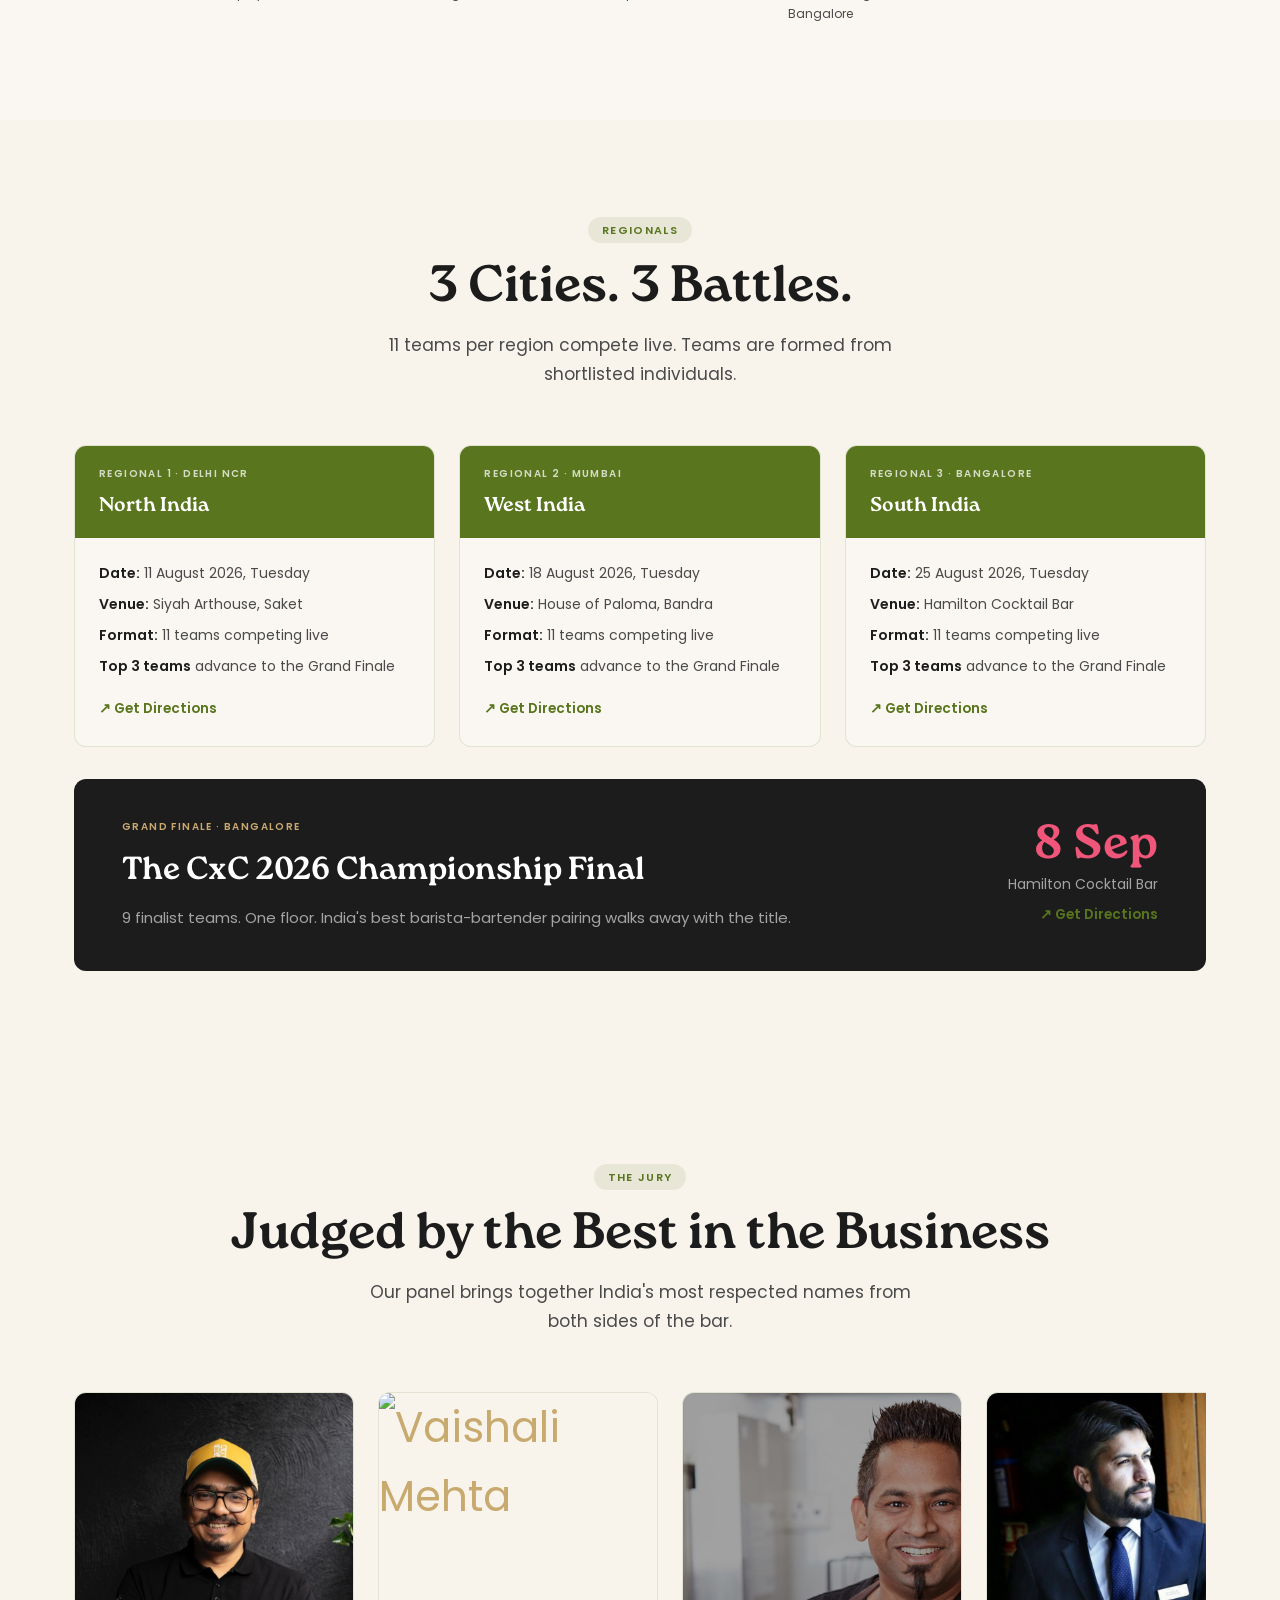
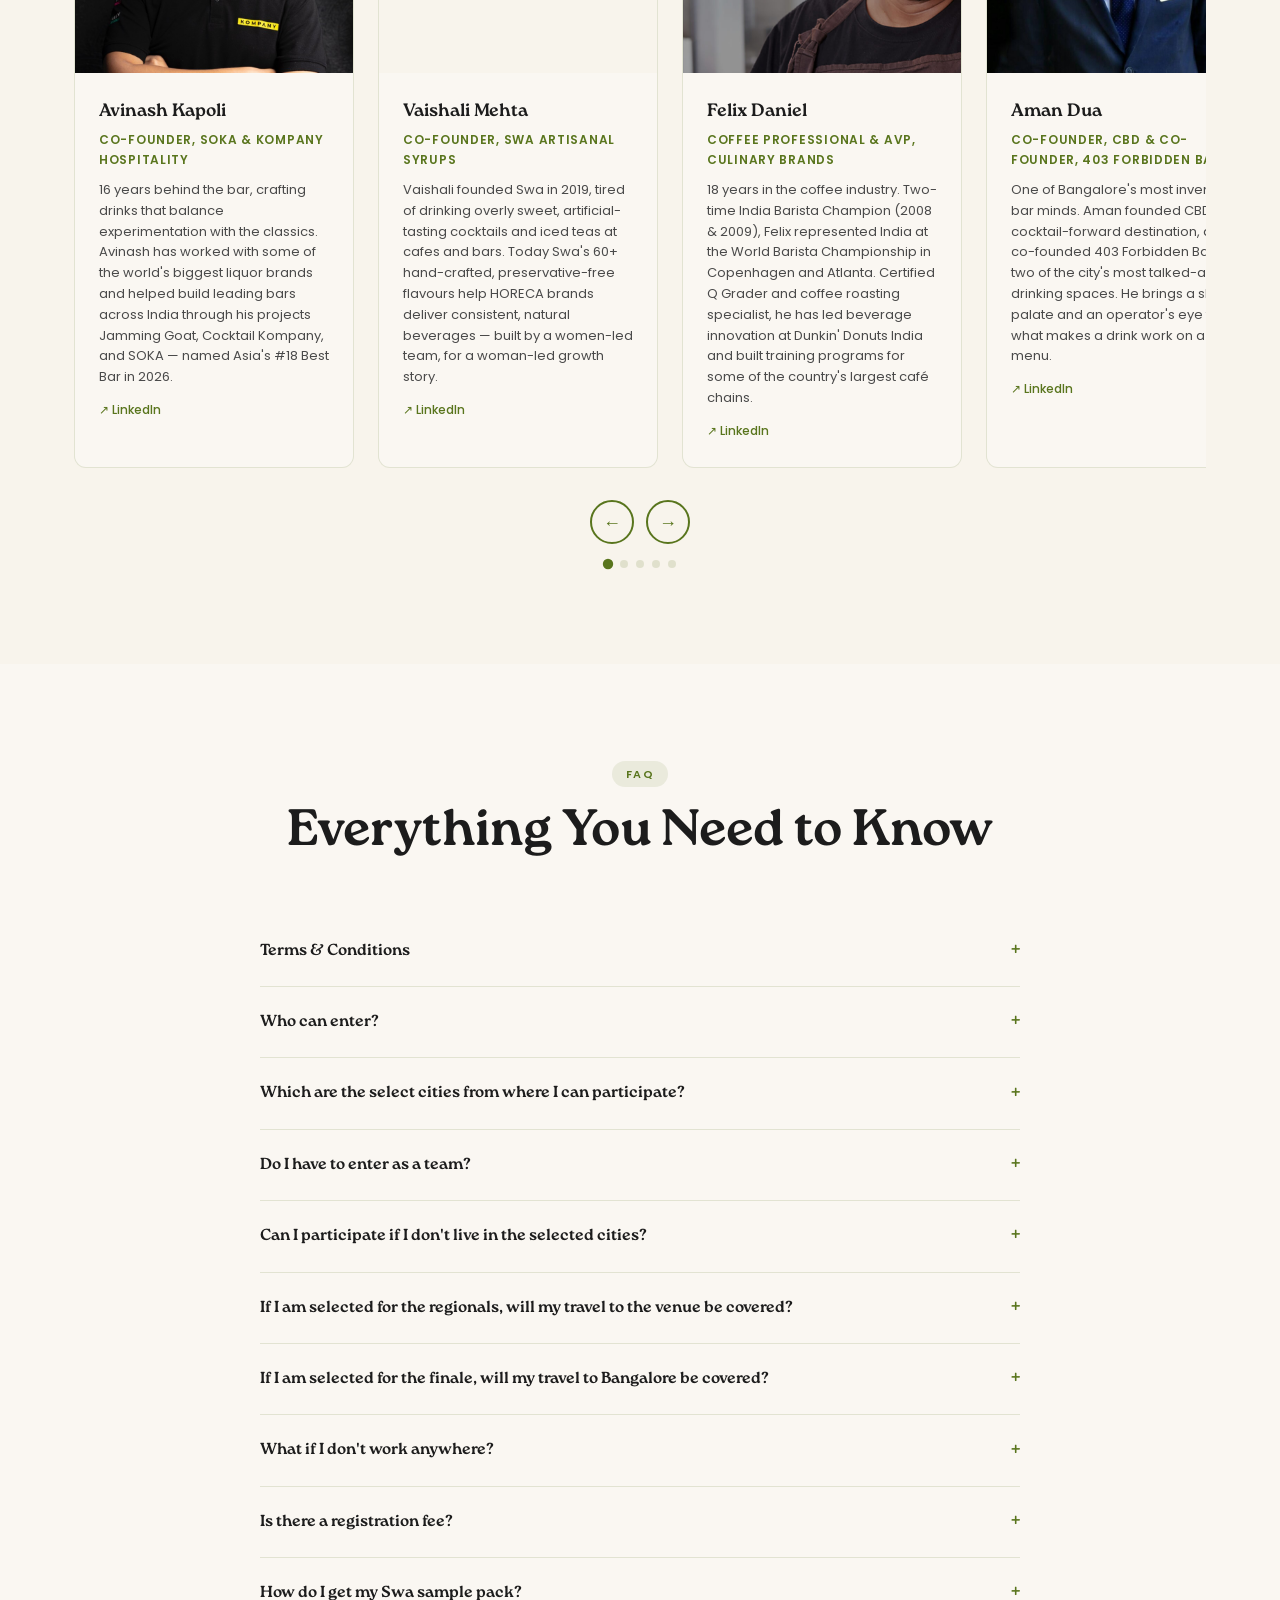
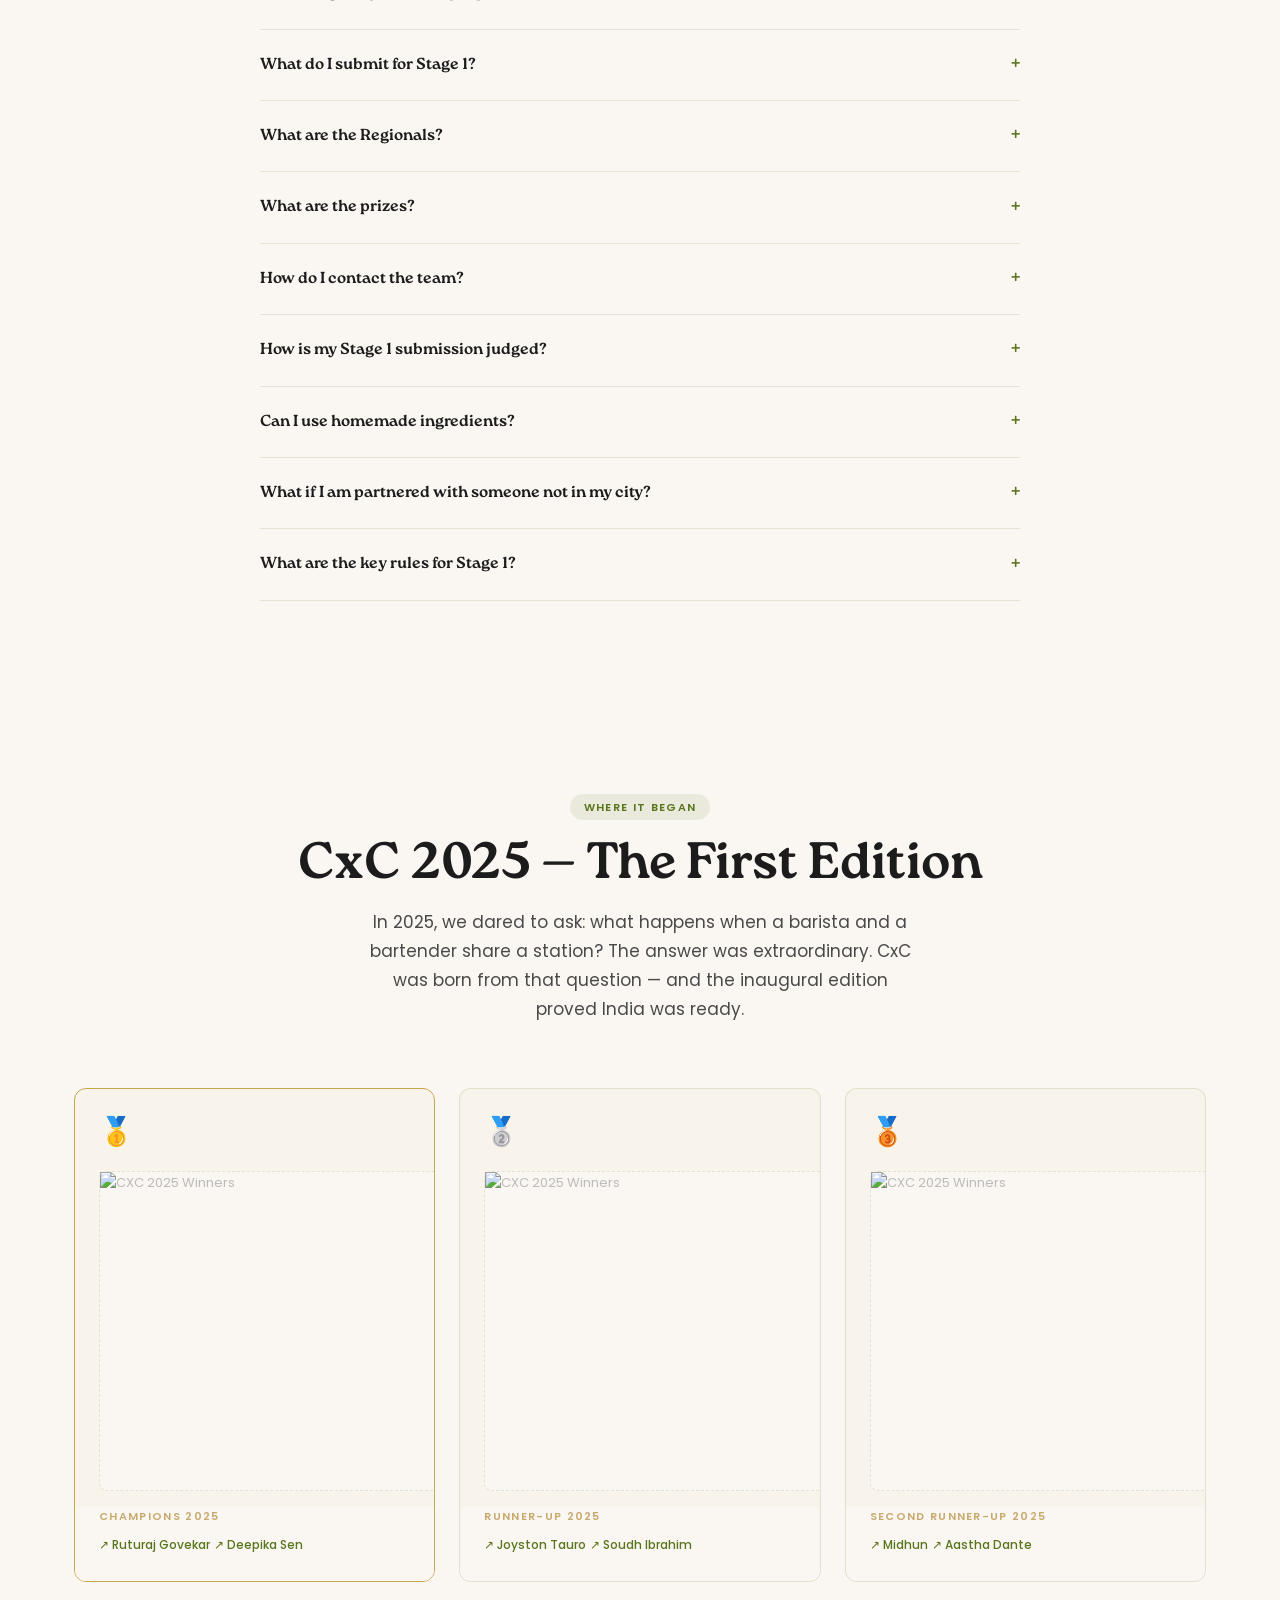
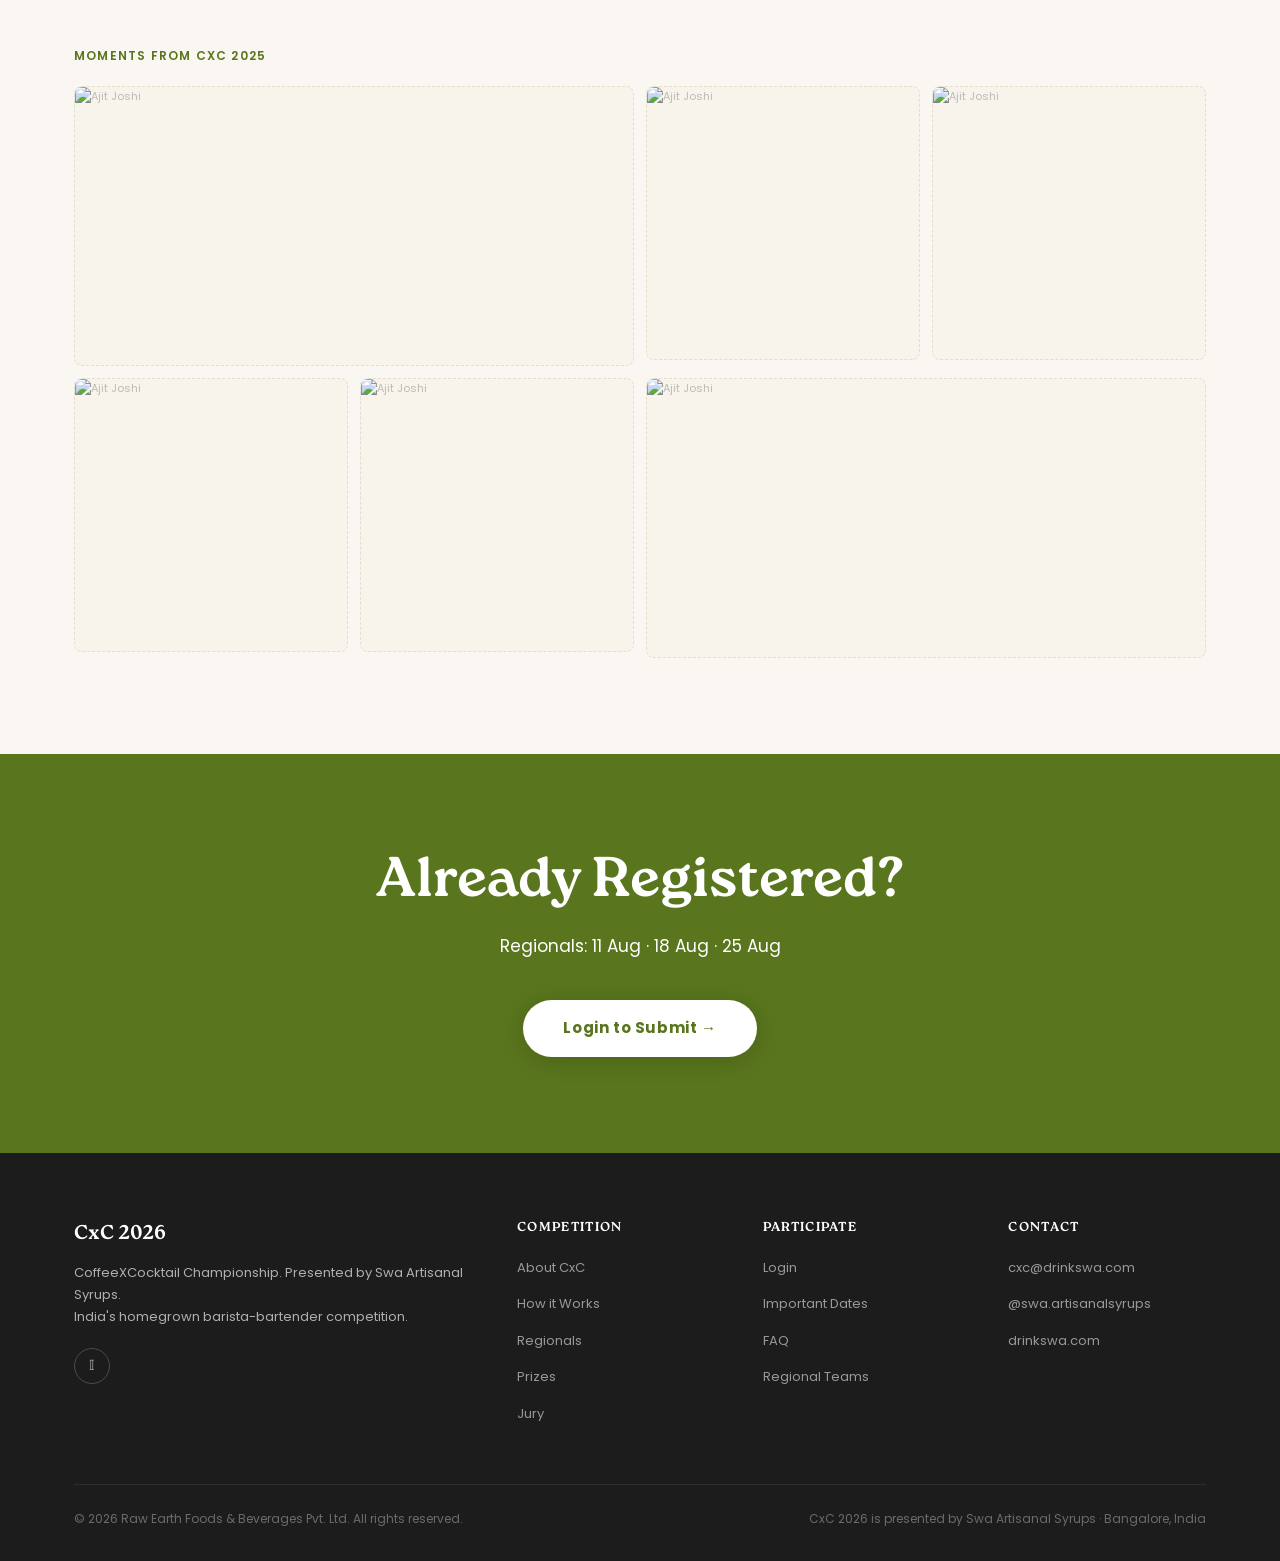
==== commit ad2d4d28: "Update index.html" ====
--- a/index.html
+++ b/index.html
@@ -1249,7 +1249,7 @@
         <div>
           <div class="date-label">September 2026</div>
           <div class="date-name">Grand Finale</div>
-          <div class="date-sub">Bangalore — 6 teams, one winner</div>
+          <div class="date-sub">Bangalore — 9 teams, one winner</div>
         </div>
       </div>
     </div>
